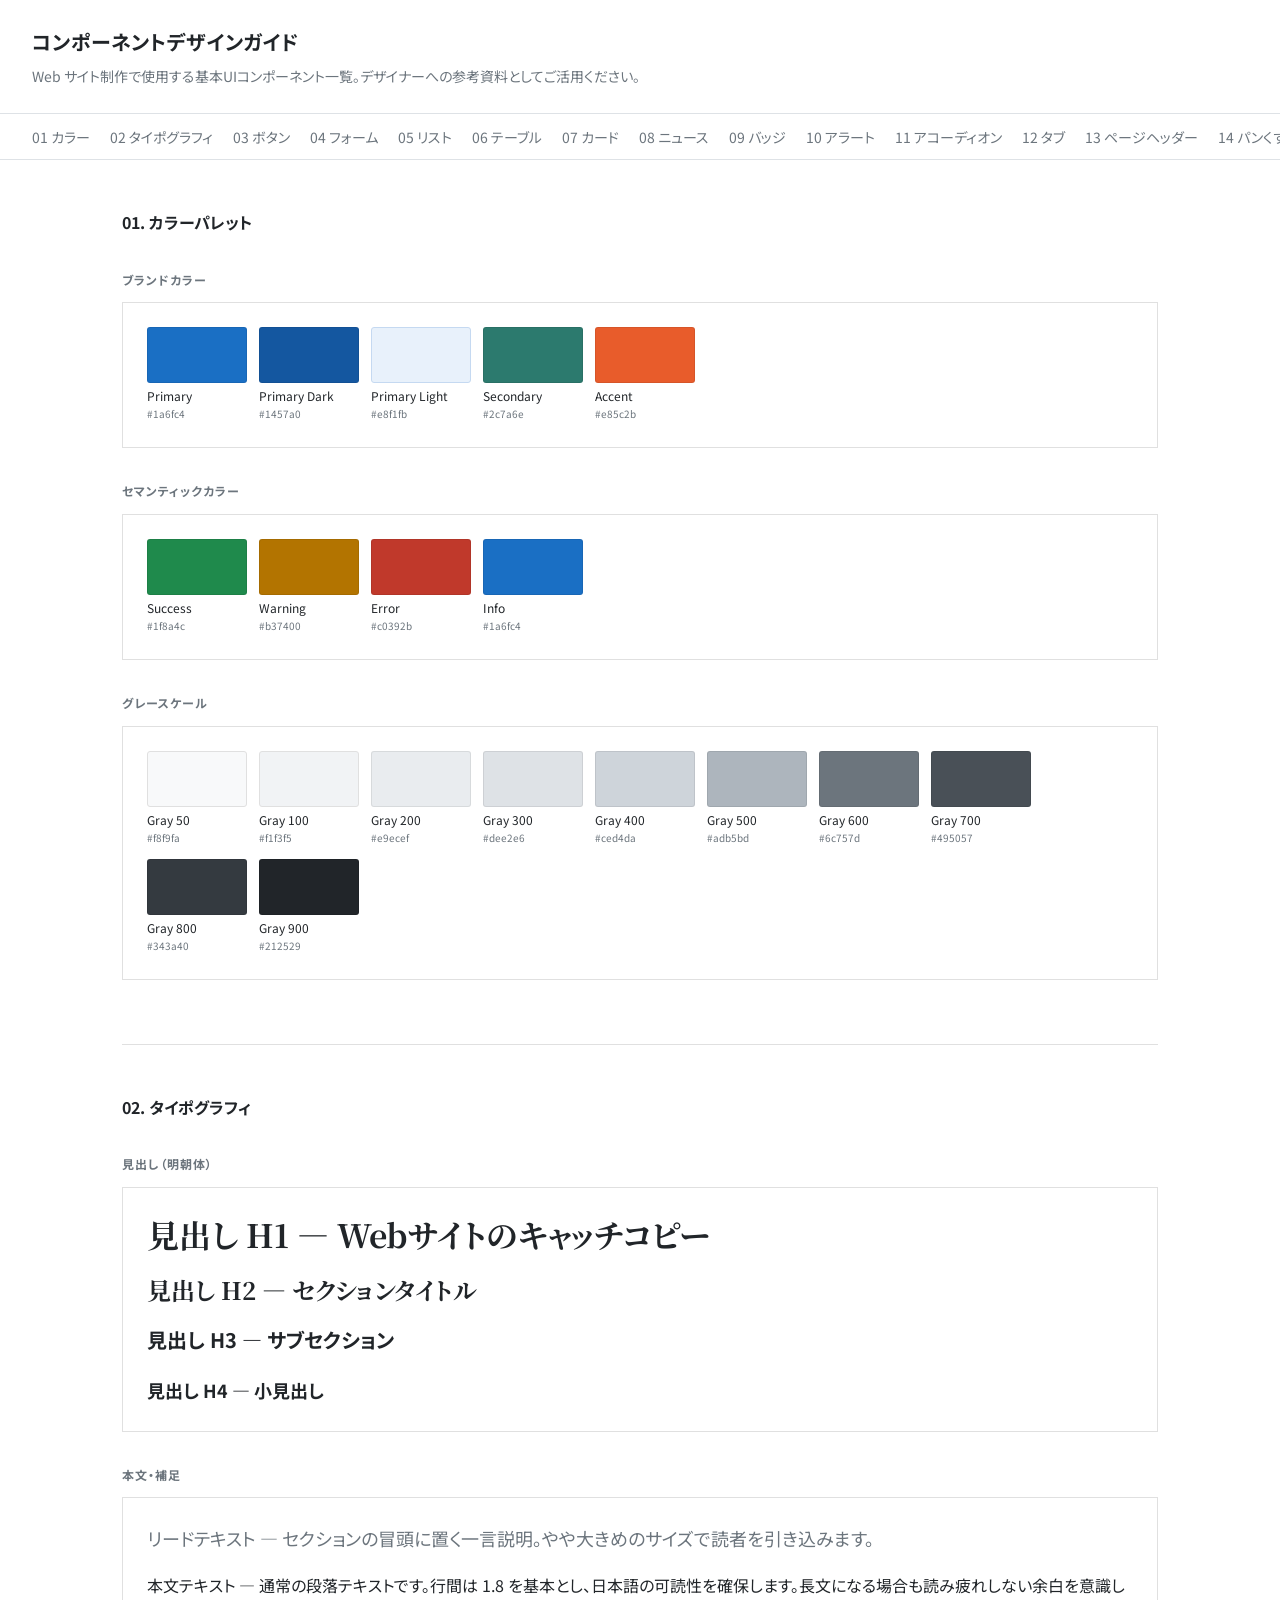
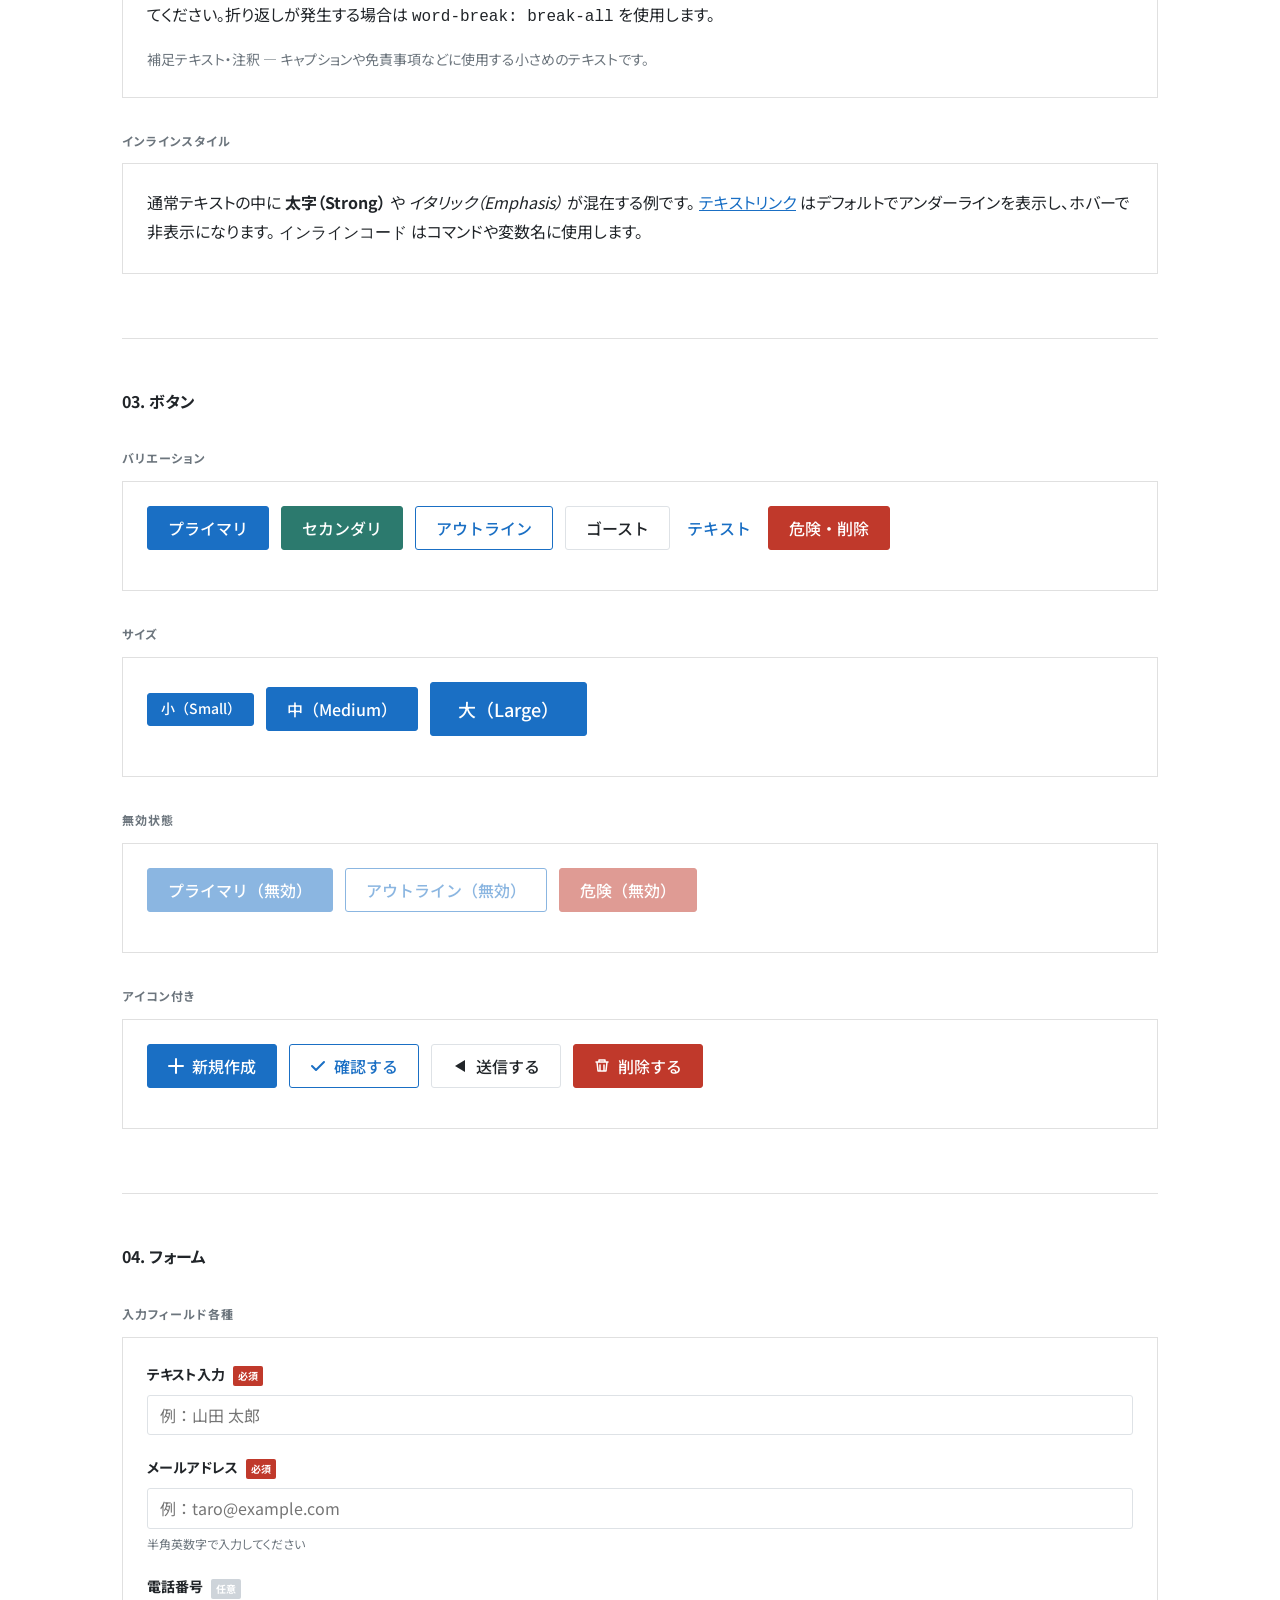
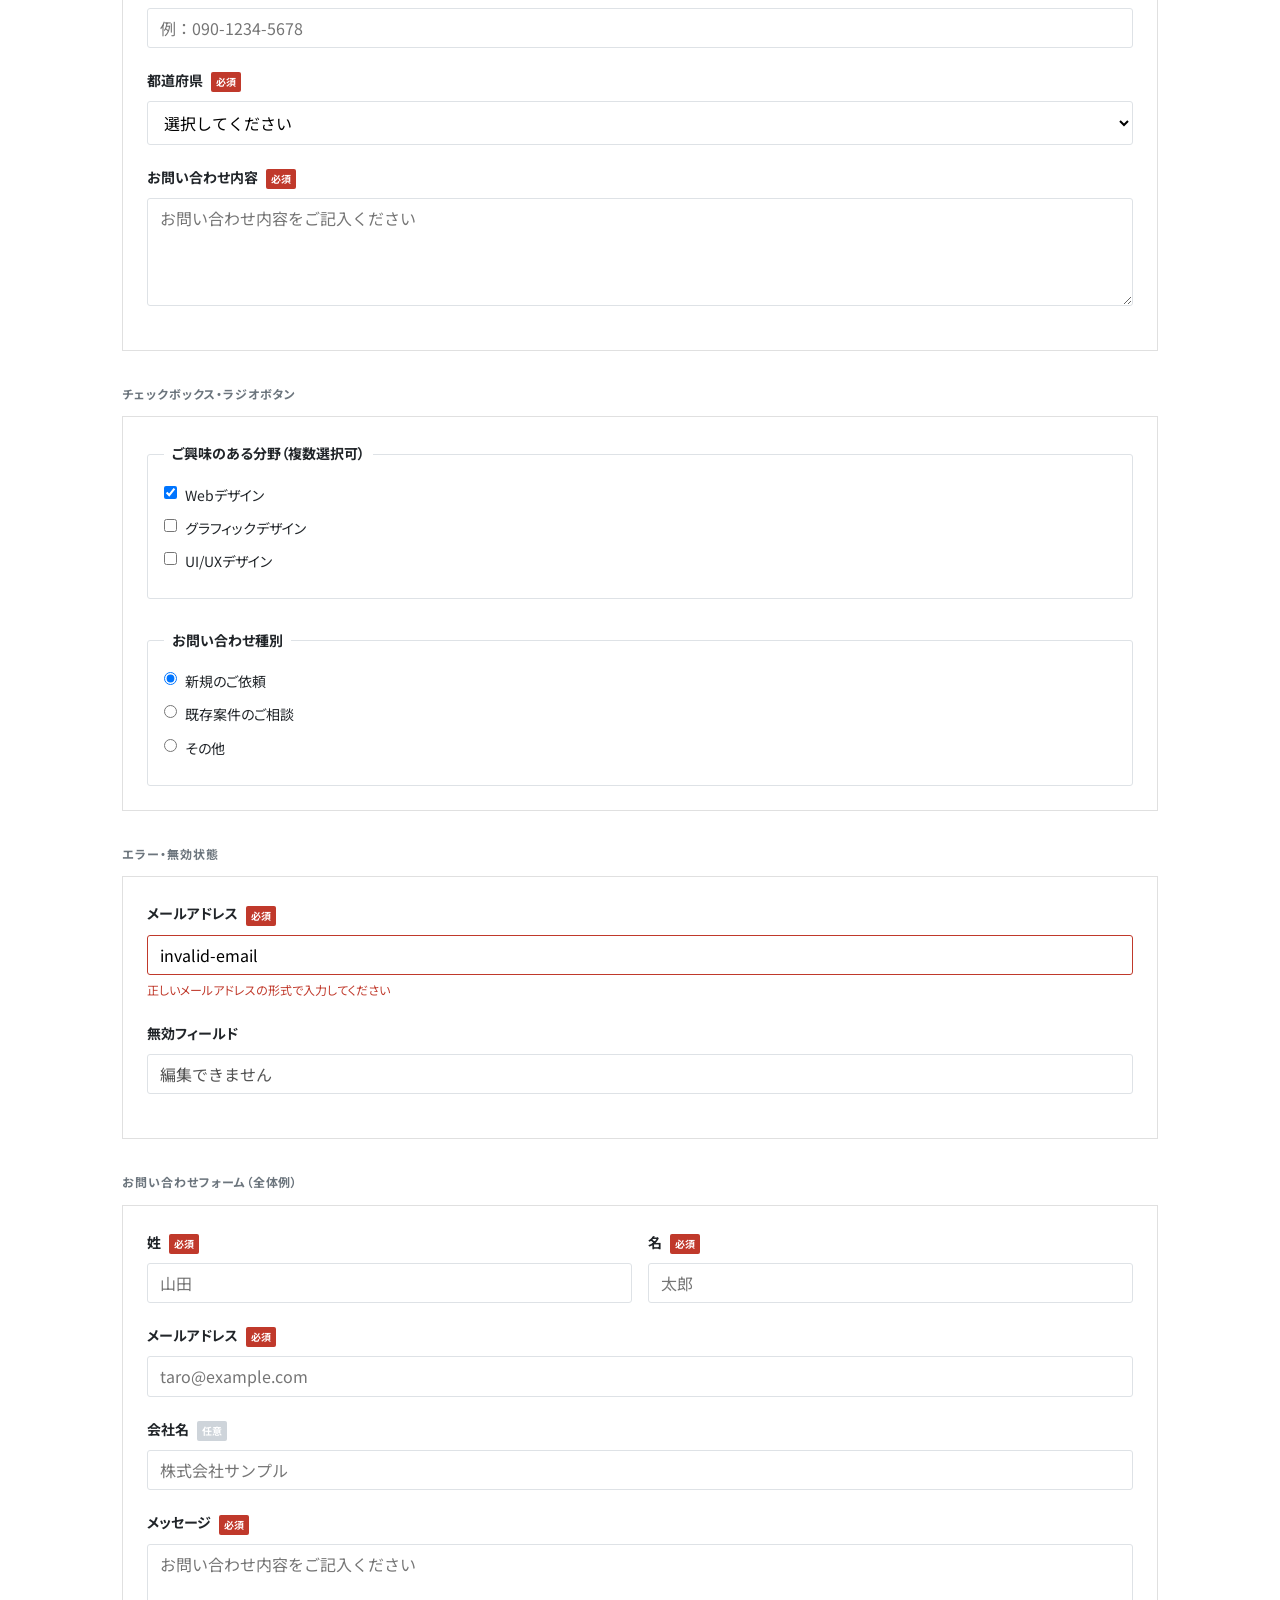
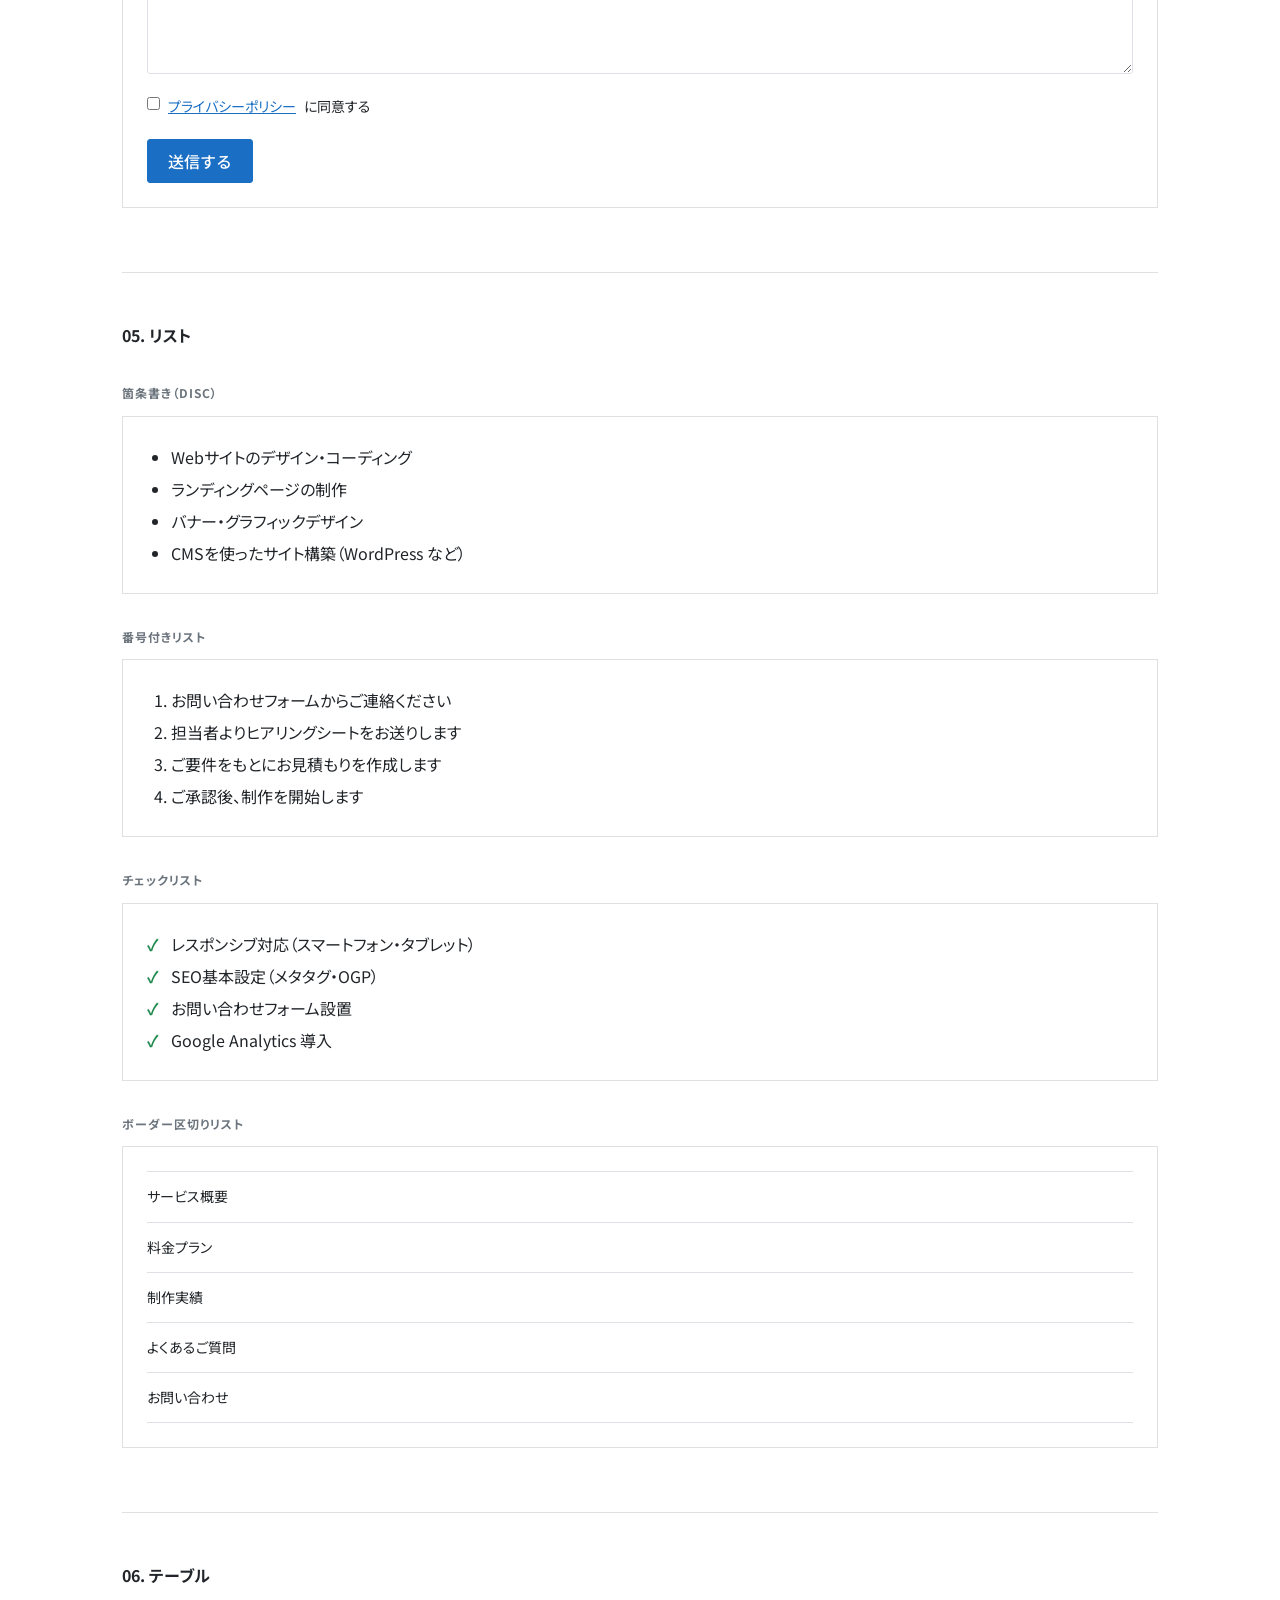
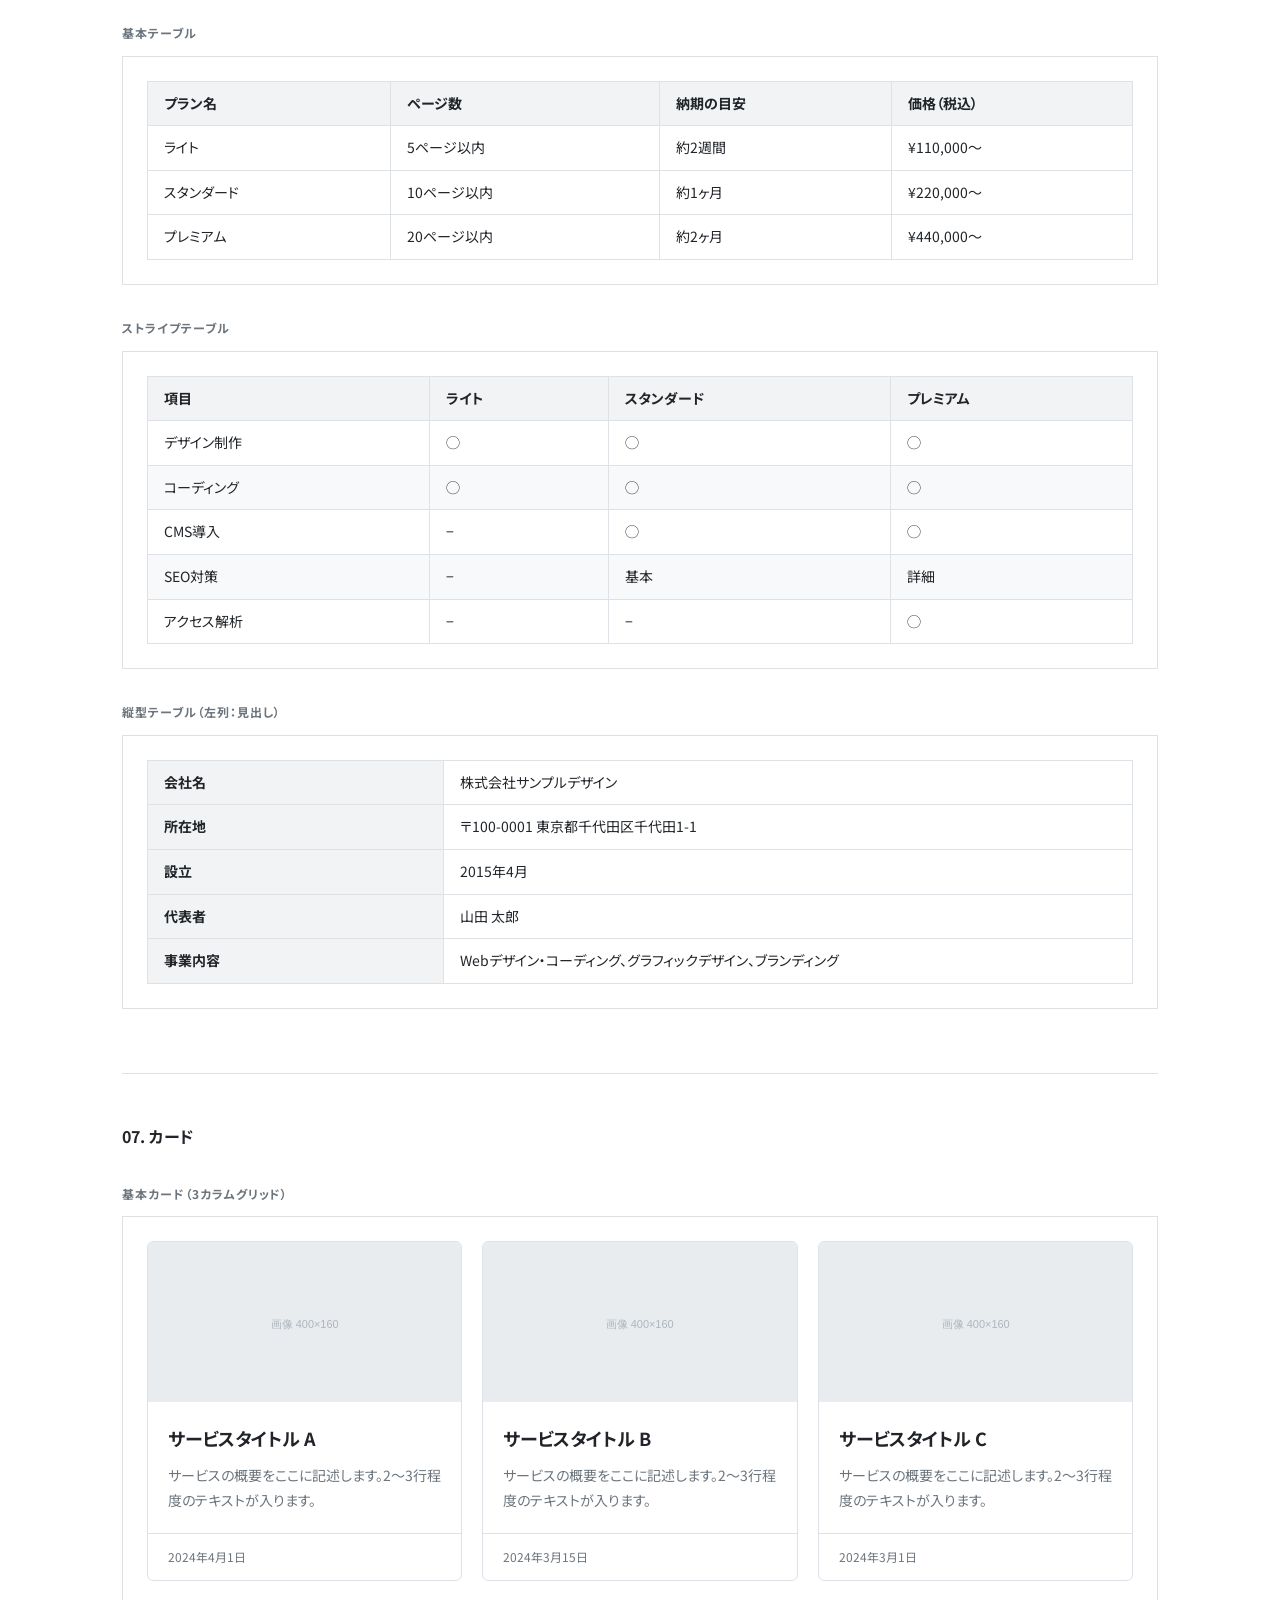
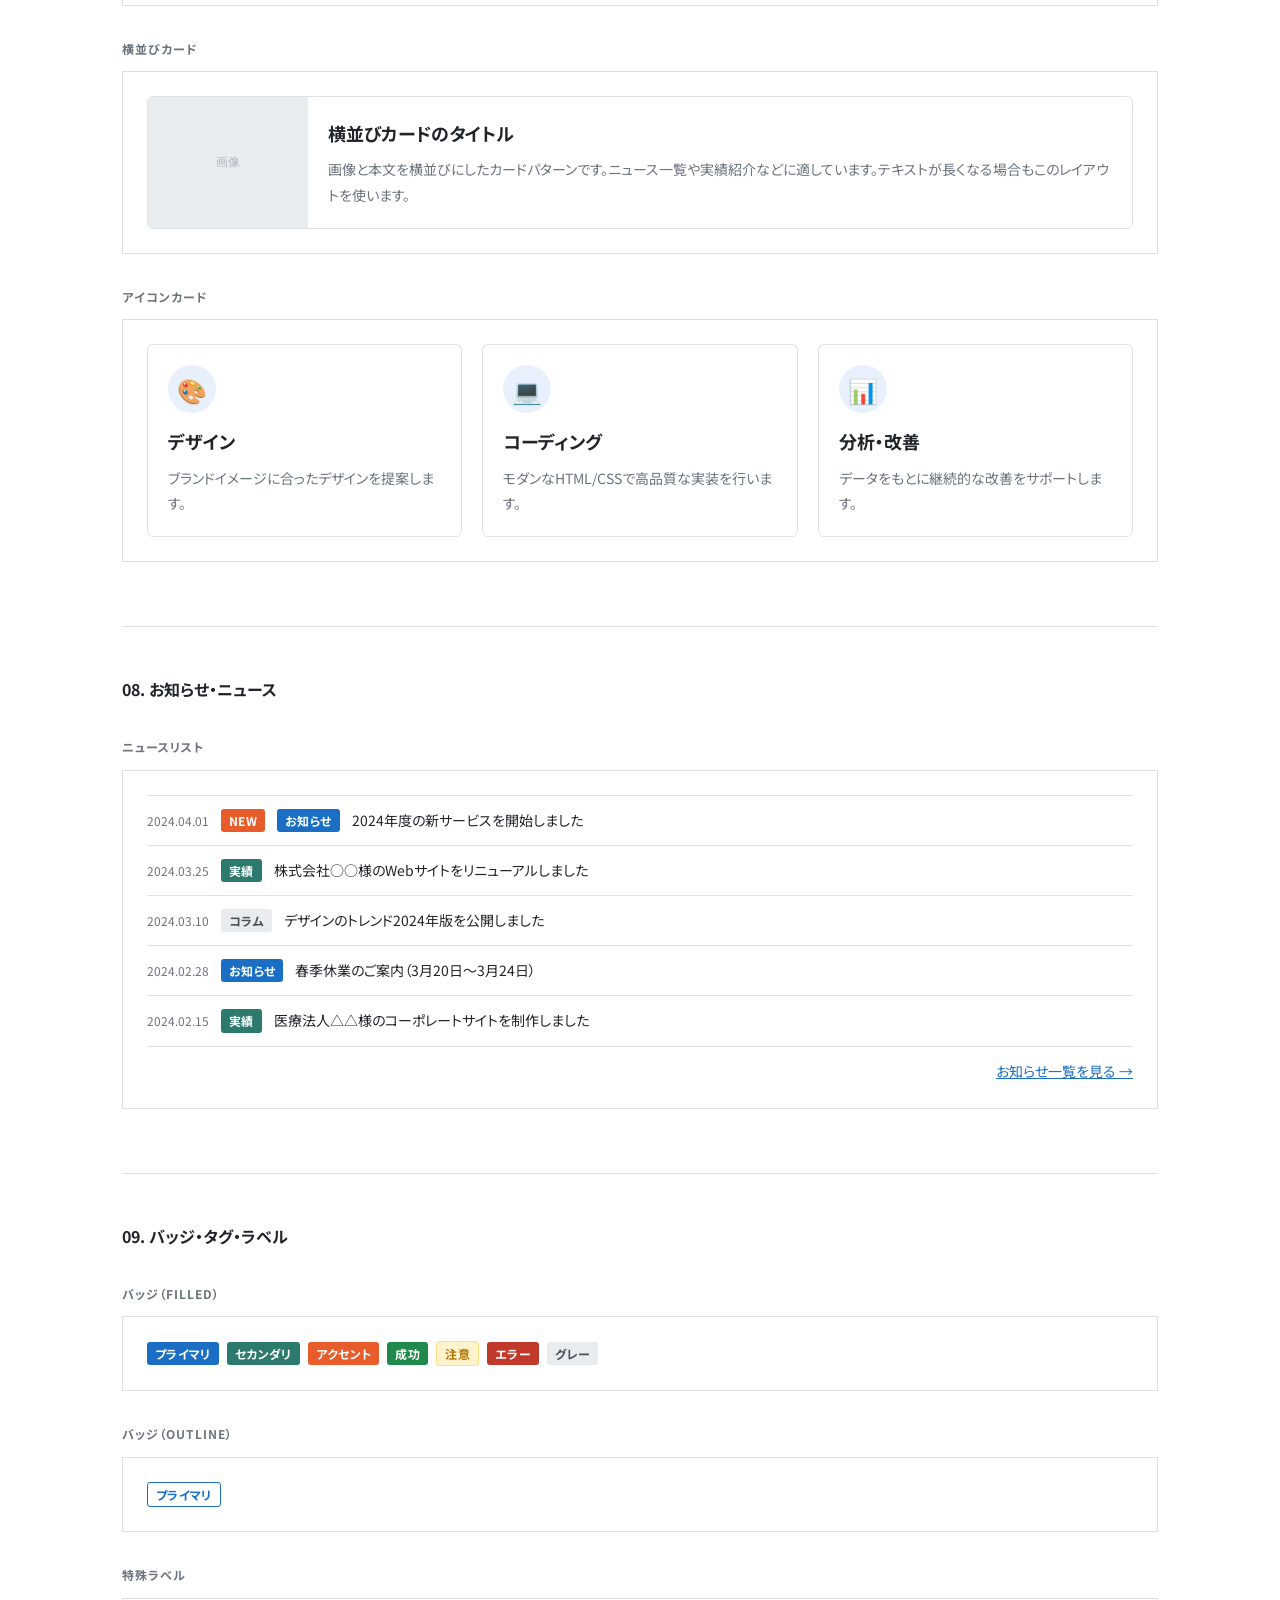
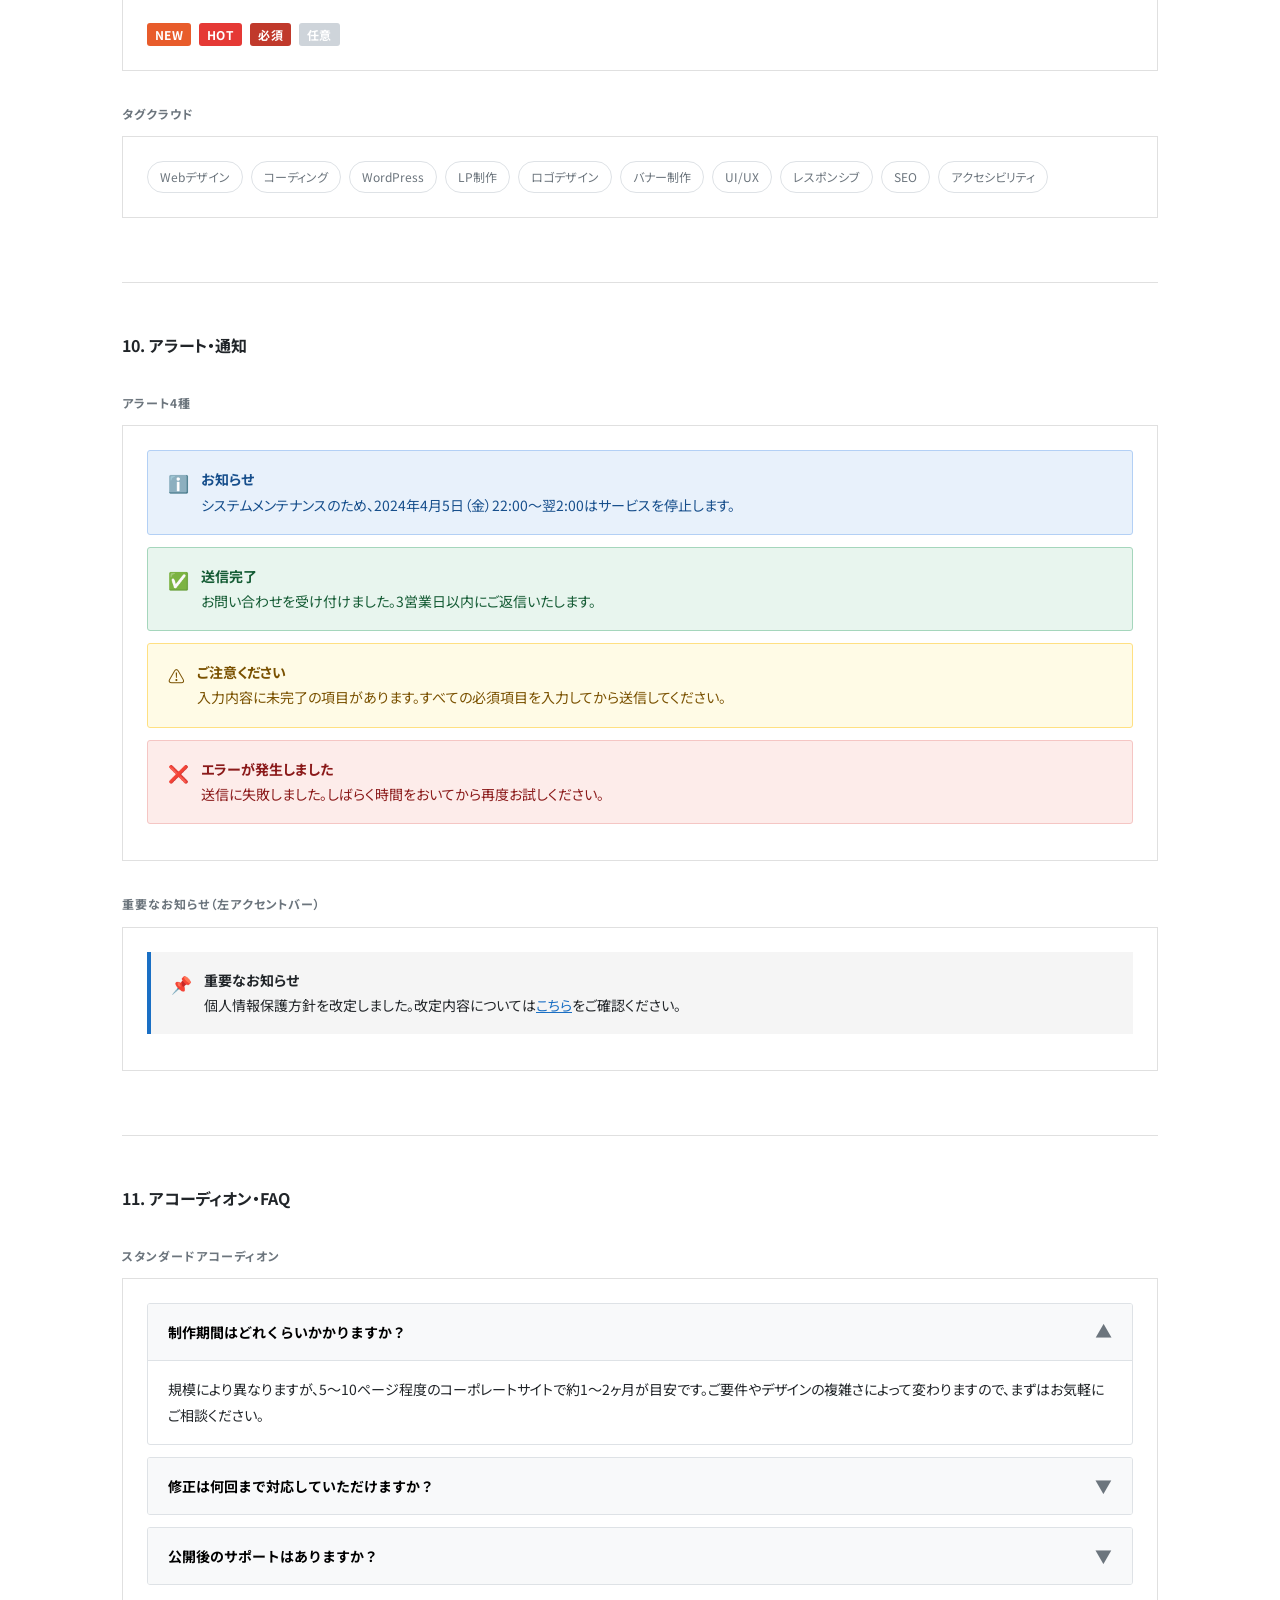
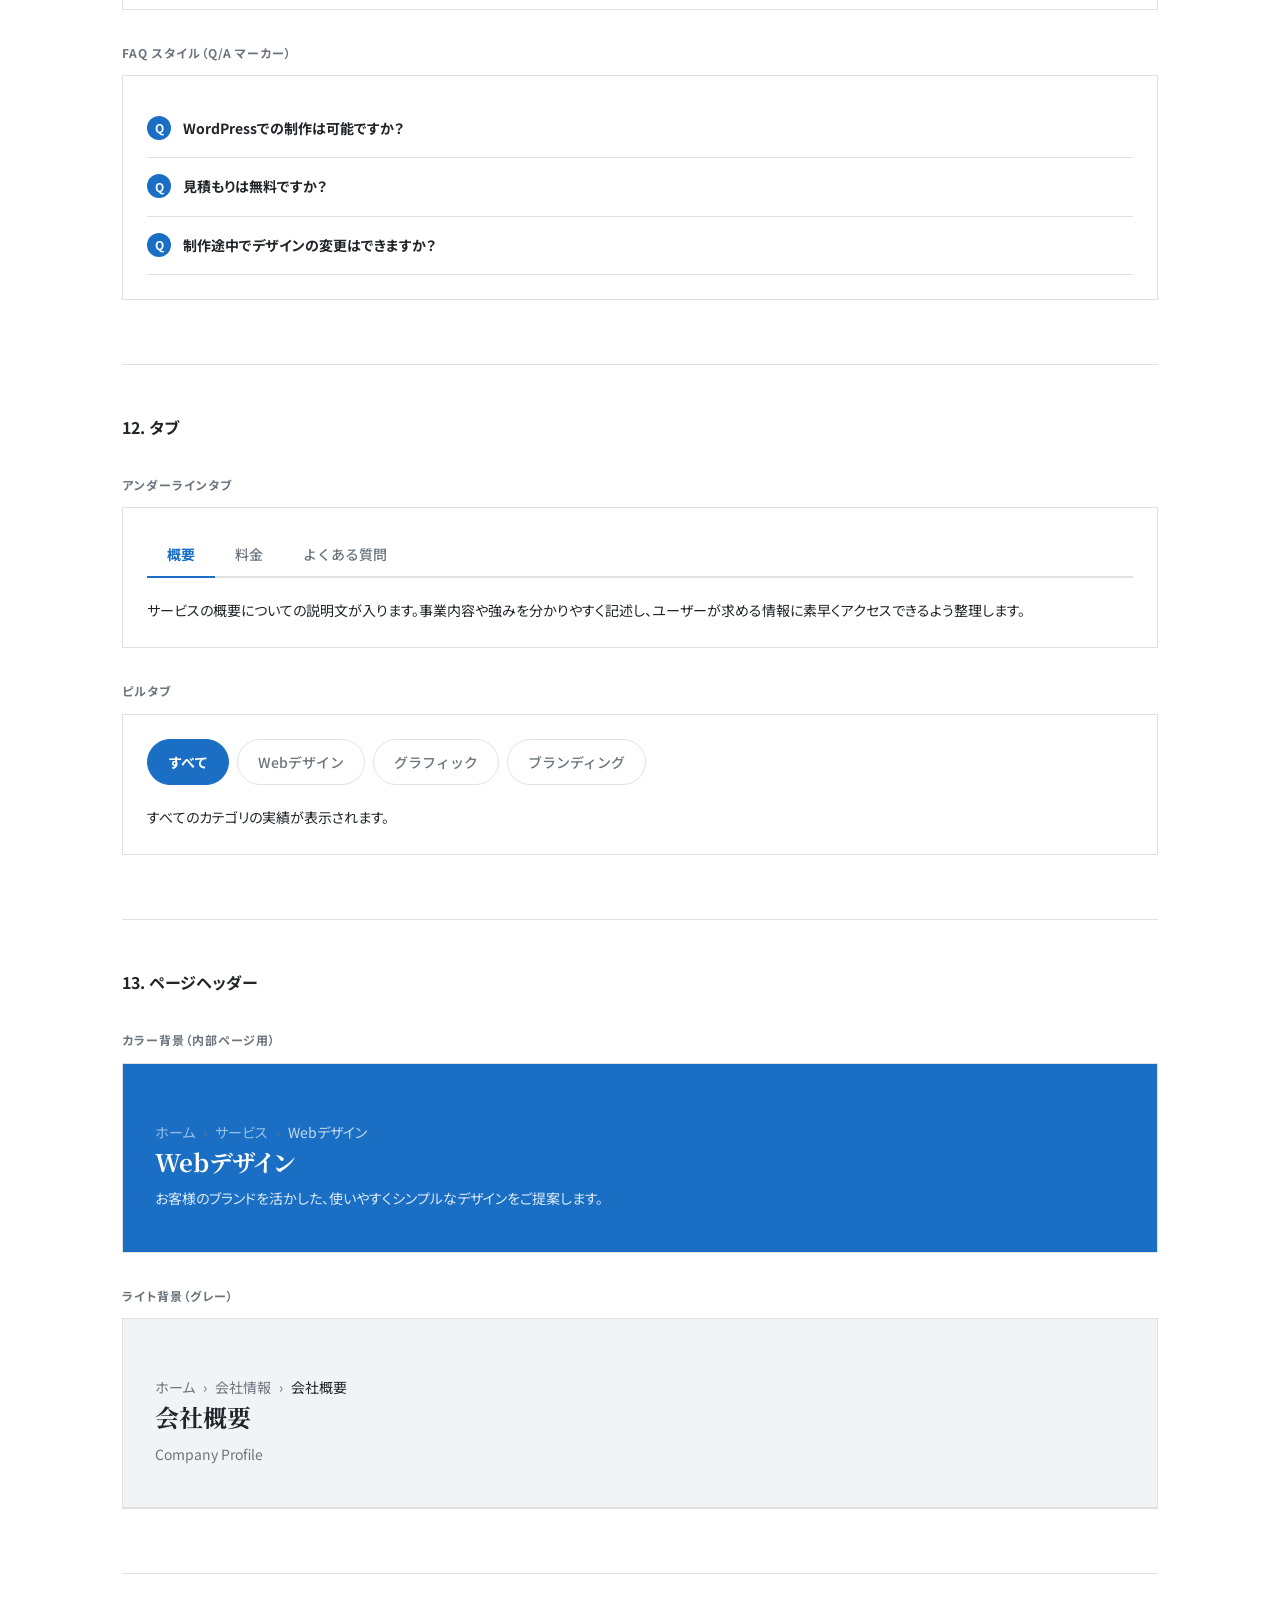
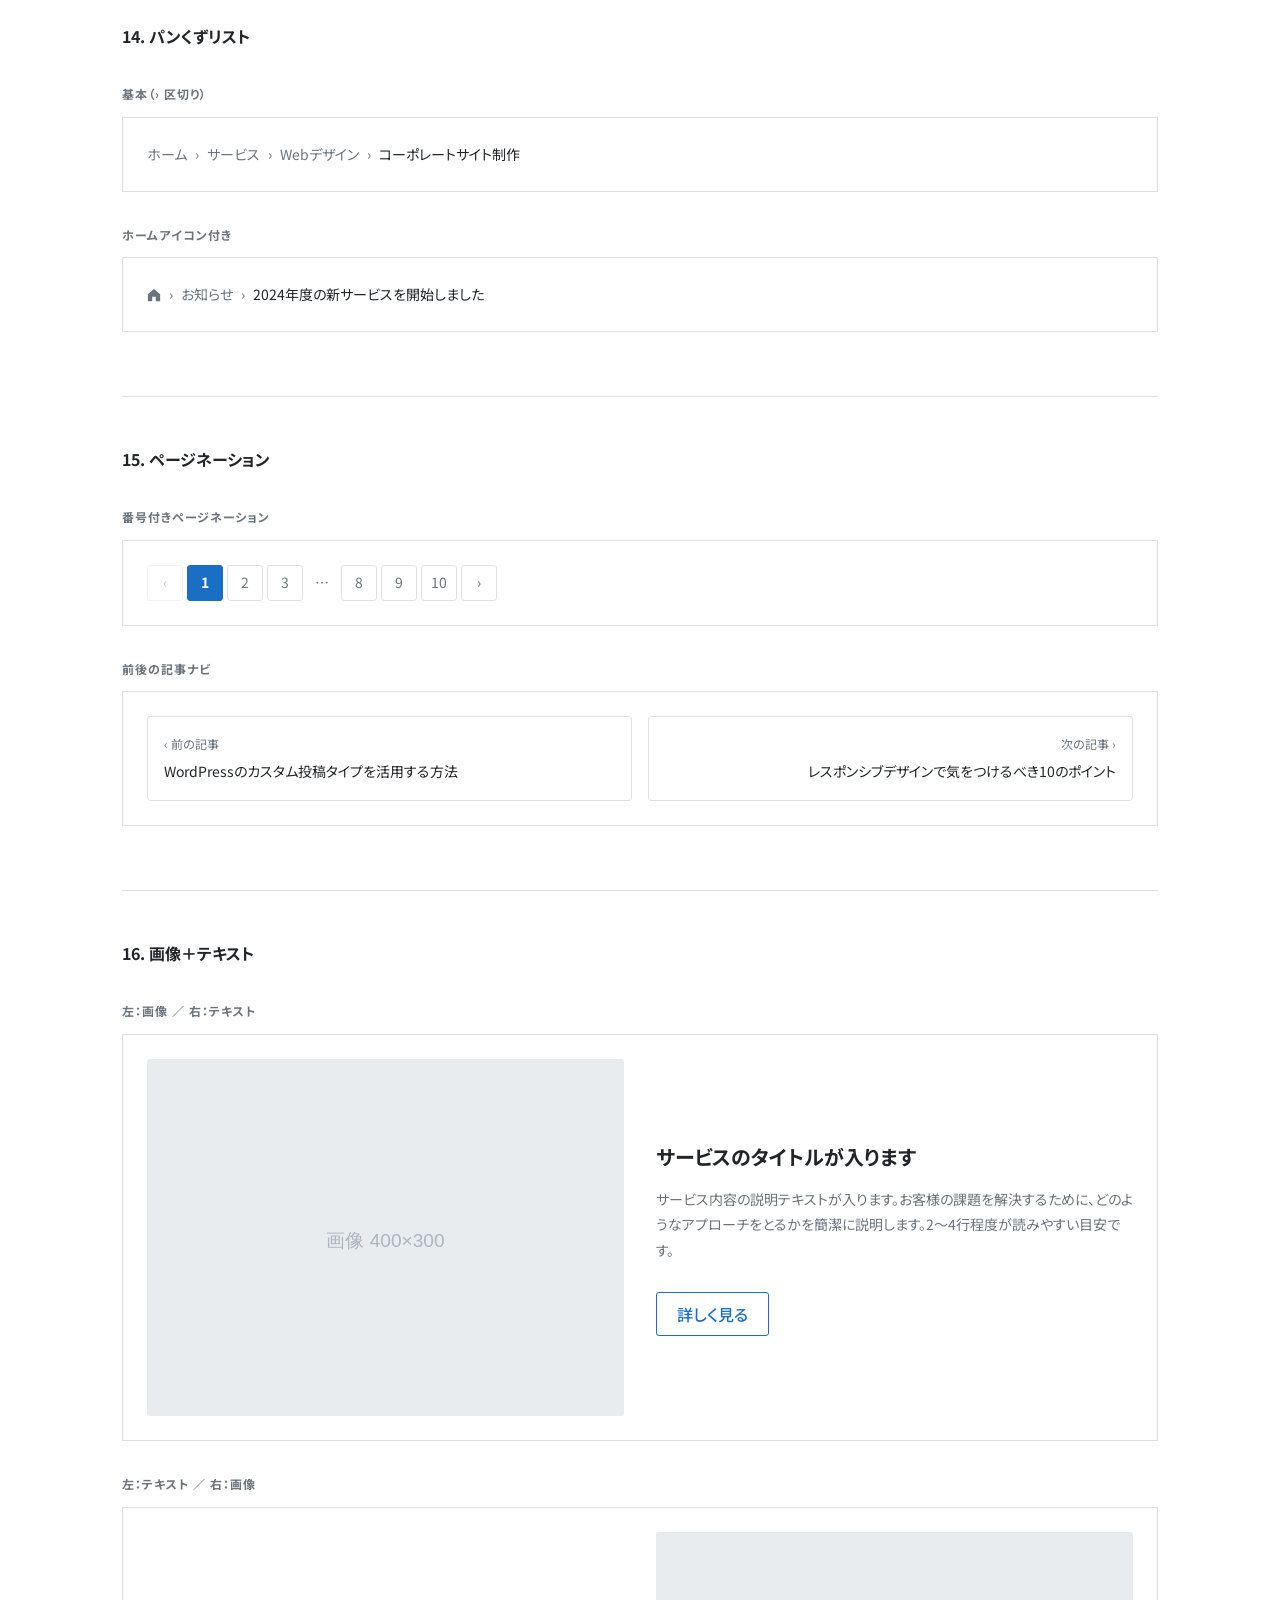
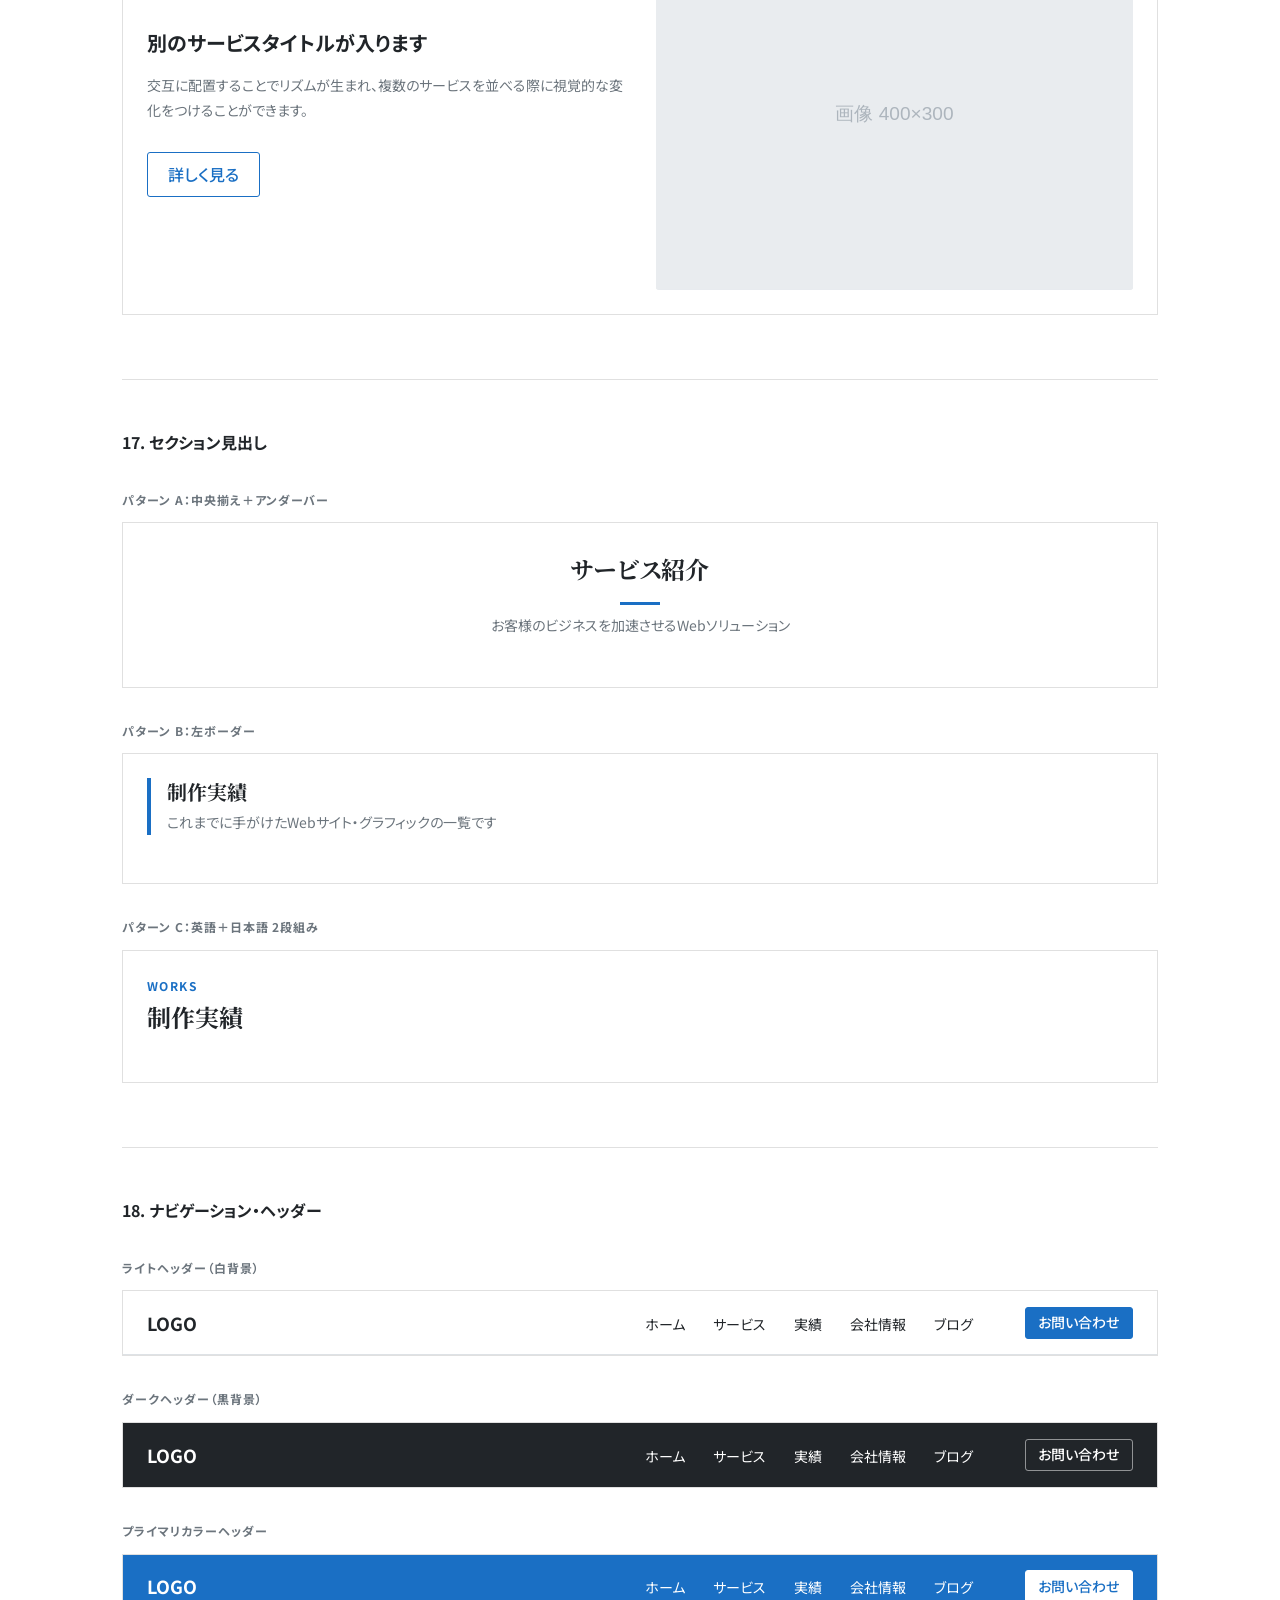
==== index.html @ d47353e1 "Add sections 16-19 and JS: 画像テキスト・見出し・ナビ・フッター Image+text left/right patterns with SVG placeholders. " ====
<!DOCTYPE html>
<html lang="ja">
<head>
  <meta charset="UTF-8">
  <meta name="viewport" content="width=device-width, initial-scale=1.0">
  <title>コンポーネントデザインガイド</title>
  <link rel="preconnect" href="https://fonts.googleapis.com">
  <link rel="preconnect" href="https://fonts.gstatic.com" crossorigin>
  <link href="https://fonts.googleapis.com/css2?family=Noto+Sans+JP:wght@400;500;700&family=Noto+Serif+JP:wght@400;700&display=swap" rel="stylesheet">
  <link rel="stylesheet" href="style.css">
</head>
<body>

<header class="guide-header">
  <h1>コンポーネントデザインガイド</h1>
  <p>Web サイト制作で使用する基本UIコンポーネント一覧。デザイナーへの参考資料としてご活用ください。</p>
</header>

<nav class="guide-toc" aria-label="目次">
  <a href="#colors">01 カラー</a>
  <a href="#typography">02 タイポグラフィ</a>
  <a href="#buttons">03 ボタン</a>
  <a href="#forms">04 フォーム</a>
  <a href="#lists">05 リスト</a>
  <a href="#tables">06 テーブル</a>
  <a href="#cards">07 カード</a>
  <a href="#news">08 ニュース</a>
  <a href="#badges">09 バッジ</a>
  <a href="#alerts">10 アラート</a>
  <a href="#accordion">11 アコーディオン</a>
  <a href="#tabs">12 タブ</a>
  <a href="#hero">13 ページヘッダー</a>
  <a href="#breadcrumbs">14 パンくず</a>
  <a href="#pagination">15 ページネーション</a>
  <a href="#image-text">16 画像＋テキスト</a>
  <a href="#section-headings">17 セクション見出し</a>
  <a href="#navigation">18 ナビゲーション</a>
  <a href="#footer">19 フッター</a>
</nav>

<main class="guide-main">

  <!-- ================================================
       01. カラーパレット
       ================================================ -->
  <section id="colors">
    <h2>01. カラーパレット</h2>

    <p class="demo-label">ブランドカラー</p>
    <div class="demo">
      <div class="color-grid">
        <div class="color-swatch">
          <div class="color-swatch__block" style="background:#1a6fc4;"></div>
          <div class="color-swatch__name">Primary</div>
          <div class="color-swatch__value">#1a6fc4</div>
        </div>
        <div class="color-swatch">
          <div class="color-swatch__block" style="background:#1457a0;"></div>
          <div class="color-swatch__name">Primary Dark</div>
          <div class="color-swatch__value">#1457a0</div>
        </div>
        <div class="color-swatch">
          <div class="color-swatch__block" style="background:#e8f1fb; border:1px solid #c5d9f1;"></div>
          <div class="color-swatch__name">Primary Light</div>
          <div class="color-swatch__value">#e8f1fb</div>
        </div>
        <div class="color-swatch">
          <div class="color-swatch__block" style="background:#2c7a6e;"></div>
          <div class="color-swatch__name">Secondary</div>
          <div class="color-swatch__value">#2c7a6e</div>
        </div>
        <div class="color-swatch">
          <div class="color-swatch__block" style="background:#e85c2b;"></div>
          <div class="color-swatch__name">Accent</div>
          <div class="color-swatch__value">#e85c2b</div>
        </div>
      </div>
    </div>

    <p class="demo-label">セマンティックカラー</p>
    <div class="demo">
      <div class="color-grid">
        <div class="color-swatch">
          <div class="color-swatch__block" style="background:#1f8a4c;"></div>
          <div class="color-swatch__name">Success</div>
          <div class="color-swatch__value">#1f8a4c</div>
        </div>
        <div class="color-swatch">
          <div class="color-swatch__block" style="background:#b37400;"></div>
          <div class="color-swatch__name">Warning</div>
          <div class="color-swatch__value">#b37400</div>
        </div>
        <div class="color-swatch">
          <div class="color-swatch__block" style="background:#c0392b;"></div>
          <div class="color-swatch__name">Error</div>
          <div class="color-swatch__value">#c0392b</div>
        </div>
        <div class="color-swatch">
          <div class="color-swatch__block" style="background:#1a6fc4;"></div>
          <div class="color-swatch__name">Info</div>
          <div class="color-swatch__value">#1a6fc4</div>
        </div>
      </div>
    </div>

    <p class="demo-label">グレースケール</p>
    <div class="demo">
      <div class="color-grid">
        <div class="color-swatch">
          <div class="color-swatch__block" style="background:#f8f9fa; border:1px solid #e0e0e0;"></div>
          <div class="color-swatch__name">Gray 50</div>
          <div class="color-swatch__value">#f8f9fa</div>
        </div>
        <div class="color-swatch">
          <div class="color-swatch__block" style="background:#f1f3f5; border:1px solid #e0e0e0;"></div>
          <div class="color-swatch__name">Gray 100</div>
          <div class="color-swatch__value">#f1f3f5</div>
        </div>
        <div class="color-swatch">
          <div class="color-swatch__block" style="background:#e9ecef;"></div>
          <div class="color-swatch__name">Gray 200</div>
          <div class="color-swatch__value">#e9ecef</div>
        </div>
        <div class="color-swatch">
          <div class="color-swatch__block" style="background:#dee2e6;"></div>
          <div class="color-swatch__name">Gray 300</div>
          <div class="color-swatch__value">#dee2e6</div>
        </div>
        <div class="color-swatch">
          <div class="color-swatch__block" style="background:#ced4da;"></div>
          <div class="color-swatch__name">Gray 400</div>
          <div class="color-swatch__value">#ced4da</div>
        </div>
        <div class="color-swatch">
          <div class="color-swatch__block" style="background:#adb5bd;"></div>
          <div class="color-swatch__name">Gray 500</div>
          <div class="color-swatch__value">#adb5bd</div>
        </div>
        <div class="color-swatch">
          <div class="color-swatch__block" style="background:#6c757d;"></div>
          <div class="color-swatch__name">Gray 600</div>
          <div class="color-swatch__value">#6c757d</div>
        </div>
        <div class="color-swatch">
          <div class="color-swatch__block" style="background:#495057;"></div>
          <div class="color-swatch__name">Gray 700</div>
          <div class="color-swatch__value">#495057</div>
        </div>
        <div class="color-swatch">
          <div class="color-swatch__block" style="background:#343a40;"></div>
          <div class="color-swatch__name">Gray 800</div>
          <div class="color-swatch__value">#343a40</div>
        </div>
        <div class="color-swatch">
          <div class="color-swatch__block" style="background:#212529;"></div>
          <div class="color-swatch__name">Gray 900</div>
          <div class="color-swatch__value">#212529</div>
        </div>
      </div>
    </div>
  </section>

  <!-- ================================================
       02. タイポグラフィ
       ================================================ -->
  <section id="typography">
    <h2>02. タイポグラフィ</h2>

    <p class="demo-label">見出し（明朝体）</p>
    <div class="demo">
      <div class="type-scale">
        <p class="type-h1">見出し H1 — Webサイトのキャッチコピー</p>
        <p class="type-h2">見出し H2 — セクションタイトル</p>
        <p class="type-h3">見出し H3 — サブセクション</p>
        <p class="type-h4">見出し H4 — 小見出し</p>
      </div>
    </div>

    <p class="demo-label">本文・補足</p>
    <div class="demo">
      <div class="type-scale">
        <p class="type-lead">リードテキスト — セクションの冒頭に置く一言説明。やや大きめのサイズで読者を引き込みます。</p>
        <p class="type-body">本文テキスト — 通常の段落テキストです。行間は 1.8 を基本とし、日本語の可読性を確保します。長文になる場合も読み疲れしない余白を意識してください。折り返しが発生する場合は <code>word-break: break-all</code> を使用します。</p>
        <p class="type-small">補足テキスト・注釈 — キャプションや免責事項などに使用する小さめのテキストです。</p>
      </div>
    </div>

    <p class="demo-label">インラインスタイル</p>
    <div class="demo">
      <p class="type-body">
        通常テキストの中に <strong>太字（Strong）</strong> や <em>イタリック（Emphasis）</em> が混在する例です。
        <a href="#">テキストリンク</a> はデフォルトでアンダーラインを表示し、ホバーで非表示になります。
        <code>インラインコード</code> はコマンドや変数名に使用します。
      </p>
    </div>
  </section>

  <!-- ================================================
       03. ボタン
       ================================================ -->
  <section id="buttons">
    <h2>03. ボタン</h2>

    <p class="demo-label">バリエーション</p>
    <div class="demo">
      <div class="btn-row">
        <button class="btn btn--primary btn--md">プライマリ</button>
        <button class="btn btn--secondary btn--md">セカンダリ</button>
        <button class="btn btn--outline btn--md">アウトライン</button>
        <button class="btn btn--ghost btn--md">ゴースト</button>
        <button class="btn btn--text btn--md">テキスト</button>
        <button class="btn btn--danger btn--md">危険・削除</button>
      </div>
    </div>

    <p class="demo-label">サイズ</p>
    <div class="demo">
      <div class="btn-row">
        <button class="btn btn--primary btn--sm">小（Small）</button>
        <button class="btn btn--primary btn--md">中（Medium）</button>
        <button class="btn btn--primary btn--lg">大（Large）</button>
      </div>
    </div>

    <p class="demo-label">無効状態</p>
    <div class="demo">
      <div class="btn-row">
        <button class="btn btn--primary btn--md" disabled>プライマリ（無効）</button>
        <button class="btn btn--outline btn--md" disabled>アウトライン（無効）</button>
        <button class="btn btn--danger btn--md" disabled>危険（無効）</button>
      </div>
    </div>

    <p class="demo-label">アイコン付き</p>
    <div class="demo">
      <div class="btn-row">
        <button class="btn btn--primary btn--md">
          <svg width="16" height="16" viewBox="0 0 16 16" fill="none" aria-hidden="true"><path d="M8 1v14M1 8h14" stroke="currentColor" stroke-width="2" stroke-linecap="round"/></svg>
          新規作成
        </button>
        <button class="btn btn--outline btn--md">
          <svg width="16" height="16" viewBox="0 0 16 16" fill="none" aria-hidden="true"><path d="M2 8l4 4 8-8" stroke="currentColor" stroke-width="2" stroke-linecap="round" stroke-linejoin="round"/></svg>
          確認する
        </button>
        <button class="btn btn--ghost btn--md">
          <svg width="16" height="16" viewBox="0 0 16 16" fill="none" aria-hidden="true"><path d="M13 2L3 8l10 6V2z" fill="currentColor"/></svg>
          送信する
        </button>
        <button class="btn btn--danger btn--md">
          <svg width="16" height="16" viewBox="0 0 16 16" fill="none" aria-hidden="true"><path d="M2 4h12M5 4V2h6v2M6 7v5M10 7v5M3 4l1 9h8l1-9" stroke="currentColor" stroke-width="1.5" stroke-linecap="round" stroke-linejoin="round"/></svg>
          削除する
        </button>
      </div>
    </div>
  </section>

  <!-- ================================================
       04. フォーム
       ================================================ -->
  <section id="forms">
    <h2>04. フォーム</h2>

    <p class="demo-label">入力フィールド各種</p>
    <div class="demo">
      <div class="form-field">
        <label class="form-label" for="f-text">テキスト入力<span class="form-label-required">必須</span></label>
        <input class="form-input" type="text" id="f-text" placeholder="例：山田 太郎">
      </div>
      <div class="form-field">
        <label class="form-label" for="f-email">メールアドレス<span class="form-label-required">必須</span></label>
        <input class="form-input" type="email" id="f-email" placeholder="例：taro@example.com">
        <p class="form-hint">半角英数字で入力してください</p>
      </div>
      <div class="form-field">
        <label class="form-label" for="f-tel">電話番号<span class="form-label-optional">任意</span></label>
        <input class="form-input" type="tel" id="f-tel" placeholder="例：090-1234-5678">
      </div>
      <div class="form-field">
        <label class="form-label" for="f-select">都道府県<span class="form-label-required">必須</span></label>
        <select class="form-select" id="f-select">
          <option value="">選択してください</option>
          <option>東京都</option>
          <option>大阪府</option>
          <option>愛知県</option>
          <option>福岡県</option>
        </select>
      </div>
      <div class="form-field">
        <label class="form-label" for="f-textarea">お問い合わせ内容<span class="form-label-required">必須</span></label>
        <textarea class="form-textarea" id="f-textarea" rows="4" placeholder="お問い合わせ内容をご記入ください"></textarea>
      </div>
    </div>

    <p class="demo-label">チェックボックス・ラジオボタン</p>
    <div class="demo">
      <fieldset class="form-fieldset">
        <legend class="form-legend">ご興味のある分野（複数選択可）</legend>
        <label class="form-check"><input type="checkbox" checked> Webデザイン</label>
        <label class="form-check"><input type="checkbox"> グラフィックデザイン</label>
        <label class="form-check"><input type="checkbox"> UI/UXデザイン</label>
      </fieldset>
      <br>
      <fieldset class="form-fieldset">
        <legend class="form-legend">お問い合わせ種別</legend>
        <label class="form-check"><input type="radio" name="inquiry" checked> 新規のご依頼</label>
        <label class="form-check"><input type="radio" name="inquiry"> 既存案件のご相談</label>
        <label class="form-check"><input type="radio" name="inquiry"> その他</label>
      </fieldset>
    </div>

    <p class="demo-label">エラー・無効状態</p>
    <div class="demo">
      <div class="form-field">
        <label class="form-label" for="f-error">メールアドレス<span class="form-label-required">必須</span></label>
        <input class="form-input form-input--error" type="email" id="f-error" value="invalid-email">
        <p class="form-error-msg">正しいメールアドレスの形式で入力してください</p>
      </div>
      <div class="form-field">
        <label class="form-label" for="f-disabled">無効フィールド</label>
        <input class="form-input" type="text" id="f-disabled" value="編集できません" disabled>
      </div>
    </div>

    <p class="demo-label">お問い合わせフォーム（全体例）</p>
    <div class="demo">
      <form>
        <div class="form-row">
          <div class="form-field">
            <label class="form-label" for="fc-sei">姓<span class="form-label-required">必須</span></label>
            <input class="form-input" type="text" id="fc-sei" placeholder="山田">
          </div>
          <div class="form-field">
            <label class="form-label" for="fc-mei">名<span class="form-label-required">必須</span></label>
            <input class="form-input" type="text" id="fc-mei" placeholder="太郎">
          </div>
        </div>
        <div class="form-field">
          <label class="form-label" for="fc-email">メールアドレス<span class="form-label-required">必須</span></label>
          <input class="form-input" type="email" id="fc-email" placeholder="taro@example.com">
        </div>
        <div class="form-field">
          <label class="form-label" for="fc-company">会社名<span class="form-label-optional">任意</span></label>
          <input class="form-input" type="text" id="fc-company" placeholder="株式会社サンプル">
        </div>
        <div class="form-field">
          <label class="form-label" for="fc-message">メッセージ<span class="form-label-required">必須</span></label>
          <textarea class="form-textarea" id="fc-message" rows="5" placeholder="お問い合わせ内容をご記入ください"></textarea>
        </div>
        <div class="form-field">
          <label class="form-check"><input type="checkbox"> <a href="#">プライバシーポリシー</a>に同意する</label>
        </div>
        <button type="submit" class="btn btn--primary btn--md">送信する</button>
      </form>
    </div>
  </section>

  <!-- ================================================
       05. リスト
       ================================================ -->
  <section id="lists">
    <h2>05. リスト</h2>

    <p class="demo-label">箇条書き（disc）</p>
    <div class="demo">
      <ul class="list-disc">
        <li>Webサイトのデザイン・コーディング</li>
        <li>ランディングページの制作</li>
        <li>バナー・グラフィックデザイン</li>
        <li>CMSを使ったサイト構築（WordPress など）</li>
      </ul>
    </div>

    <p class="demo-label">番号付きリスト</p>
    <div class="demo">
      <ol class="list-ordered">
        <li>お問い合わせフォームからご連絡ください</li>
        <li>担当者よりヒアリングシートをお送りします</li>
        <li>ご要件をもとにお見積もりを作成します</li>
        <li>ご承認後、制作を開始します</li>
      </ol>
    </div>

    <p class="demo-label">チェックリスト</p>
    <div class="demo">
      <ul class="list-check">
        <li>レスポンシブ対応（スマートフォン・タブレット）</li>
        <li>SEO基本設定（メタタグ・OGP）</li>
        <li>お問い合わせフォーム設置</li>
        <li>Google Analytics 導入</li>
      </ul>
    </div>

    <p class="demo-label">ボーダー区切りリスト</p>
    <div class="demo">
      <ul class="list-border">
        <li>サービス概要</li>
        <li>料金プラン</li>
        <li>制作実績</li>
        <li>よくあるご質問</li>
        <li>お問い合わせ</li>
      </ul>
    </div>
  </section>

  <!-- ================================================
       06. テーブル
       ================================================ -->
  <section id="tables">
    <h2>06. テーブル</h2>

    <p class="demo-label">基本テーブル</p>
    <div class="demo">
      <div class="table-wrap">
        <table class="table">
          <thead>
            <tr>
              <th>プラン名</th>
              <th>ページ数</th>
              <th>納期の目安</th>
              <th>価格（税込）</th>
            </tr>
          </thead>
          <tbody>
            <tr>
              <td>ライト</td>
              <td>5ページ以内</td>
              <td>約2週間</td>
              <td>¥110,000〜</td>
            </tr>
            <tr>
              <td>スタンダード</td>
              <td>10ページ以内</td>
              <td>約1ヶ月</td>
              <td>¥220,000〜</td>
            </tr>
            <tr>
              <td>プレミアム</td>
              <td>20ページ以内</td>
              <td>約2ヶ月</td>
              <td>¥440,000〜</td>
            </tr>
          </tbody>
        </table>
      </div>
    </div>

    <p class="demo-label">ストライプテーブル</p>
    <div class="demo">
      <div class="table-wrap">
        <table class="table table--striped">
          <thead>
            <tr>
              <th>項目</th>
              <th>ライト</th>
              <th>スタンダード</th>
              <th>プレミアム</th>
            </tr>
          </thead>
          <tbody>
            <tr><td>デザイン制作</td><td>◯</td><td>◯</td><td>◯</td></tr>
            <tr><td>コーディング</td><td>◯</td><td>◯</td><td>◯</td></tr>
            <tr><td>CMS導入</td><td>−</td><td>◯</td><td>◯</td></tr>
            <tr><td>SEO対策</td><td>−</td><td>基本</td><td>詳細</td></tr>
            <tr><td>アクセス解析</td><td>−</td><td>−</td><td>◯</td></tr>
          </tbody>
        </table>
      </div>
    </div>

    <p class="demo-label">縦型テーブル（左列：見出し）</p>
    <div class="demo">
      <div class="table-wrap">
        <table class="table table--vertical">
          <tbody>
            <tr><th>会社名</th><td>株式会社サンプルデザイン</td></tr>
            <tr><th>所在地</th><td>〒100-0001 東京都千代田区千代田1-1</td></tr>
            <tr><th>設立</th><td>2015年4月</td></tr>
            <tr><th>代表者</th><td>山田 太郎</td></tr>
            <tr><th>事業内容</th><td>Webデザイン・コーディング、グラフィックデザイン、ブランディング</td></tr>
          </tbody>
        </table>
      </div>
    </div>
  </section>

  <!-- ================================================
       07. カード
       ================================================ -->
  <section id="cards">
    <h2>07. カード</h2>

    <p class="demo-label">基本カード（3カラムグリッド）</p>
    <div class="demo">
      <div class="card-grid">
        <div class="card">
          <svg class="card__img" viewBox="0 0 400 160" xmlns="http://www.w3.org/2000/svg"><rect width="400" height="160" fill="#e9ecef"/><text x="200" y="88" text-anchor="middle" fill="#adb5bd" font-size="14" font-family="sans-serif">画像 400×160</text></svg>
          <div class="card__body">
            <p class="card__title">サービスタイトル A</p>
            <p class="card__text">サービスの概要をここに記述します。2〜3行程度のテキストが入ります。</p>
          </div>
          <div class="card__footer">2024年4月1日</div>
        </div>
        <div class="card">
          <svg class="card__img" viewBox="0 0 400 160" xmlns="http://www.w3.org/2000/svg"><rect width="400" height="160" fill="#e9ecef"/><text x="200" y="88" text-anchor="middle" fill="#adb5bd" font-size="14" font-family="sans-serif">画像 400×160</text></svg>
          <div class="card__body">
            <p class="card__title">サービスタイトル B</p>
            <p class="card__text">サービスの概要をここに記述します。2〜3行程度のテキストが入ります。</p>
          </div>
          <div class="card__footer">2024年3月15日</div>
        </div>
        <div class="card">
          <svg class="card__img" viewBox="0 0 400 160" xmlns="http://www.w3.org/2000/svg"><rect width="400" height="160" fill="#e9ecef"/><text x="200" y="88" text-anchor="middle" fill="#adb5bd" font-size="14" font-family="sans-serif">画像 400×160</text></svg>
          <div class="card__body">
            <p class="card__title">サービスタイトル C</p>
            <p class="card__text">サービスの概要をここに記述します。2〜3行程度のテキストが入ります。</p>
          </div>
          <div class="card__footer">2024年3月1日</div>
        </div>
      </div>
    </div>

    <p class="demo-label">横並びカード</p>
    <div class="demo">
      <div class="card card--horizontal">
        <svg class="card__img" viewBox="0 0 160 120" xmlns="http://www.w3.org/2000/svg" style="width:160px;height:auto;flex-shrink:0;"><rect width="160" height="120" fill="#e9ecef"/><text x="80" y="64" text-anchor="middle" fill="#adb5bd" font-size="12" font-family="sans-serif">画像</text></svg>
        <div class="card__body">
          <p class="card__title">横並びカードのタイトル</p>
          <p class="card__text">画像と本文を横並びにしたカードパターンです。ニュース一覧や実績紹介などに適しています。テキストが長くなる場合もこのレイアウトを使います。</p>
        </div>
      </div>
    </div>

    <p class="demo-label">アイコンカード</p>
    <div class="demo">
      <div class="card-grid">
        <div class="card card--icon">
          <div class="card__body">
            <div class="card__icon">🎨</div>
            <p class="card__title">デザイン</p>
            <p class="card__text">ブランドイメージに合ったデザインを提案します。</p>
          </div>
        </div>
        <div class="card card--icon">
          <div class="card__body">
            <div class="card__icon">💻</div>
            <p class="card__title">コーディング</p>
            <p class="card__text">モダンなHTML/CSSで高品質な実装を行います。</p>
          </div>
        </div>
        <div class="card card--icon">
          <div class="card__body">
            <div class="card__icon">📊</div>
            <p class="card__title">分析・改善</p>
            <p class="card__text">データをもとに継続的な改善をサポートします。</p>
          </div>
        </div>
      </div>
    </div>
  </section>

  <!-- ================================================
       08. お知らせ・ニュース
       ================================================ -->
  <section id="news">
    <h2>08. お知らせ・ニュース</h2>

    <p class="demo-label">ニュースリスト</p>
    <div class="demo">
      <ul class="news-list">
        <li class="news-item">
          <span class="news-date">2024.04.01</span>
          <span class="badge badge--new">NEW</span>
          <span class="badge badge--primary">お知らせ</span>
          <span class="news-title"><a href="#">2024年度の新サービスを開始しました</a></span>
        </li>
        <li class="news-item">
          <span class="news-date">2024.03.25</span>
          <span class="badge badge--secondary">実績</span>
          <span class="news-title"><a href="#">株式会社○○様のWebサイトをリニューアルしました</a></span>
        </li>
        <li class="news-item">
          <span class="news-date">2024.03.10</span>
          <span class="badge badge--gray">コラム</span>
          <span class="news-title"><a href="#">デザインのトレンド2024年版を公開しました</a></span>
        </li>
        <li class="news-item">
          <span class="news-date">2024.02.28</span>
          <span class="badge badge--primary">お知らせ</span>
          <span class="news-title"><a href="#">春季休業のご案内（3月20日〜3月24日）</a></span>
        </li>
        <li class="news-item">
          <span class="news-date">2024.02.15</span>
          <span class="badge badge--secondary">実績</span>
          <span class="news-title"><a href="#">医療法人△△様のコーポレートサイトを制作しました</a></span>
        </li>
      </ul>
      <a class="news-more" href="#">お知らせ一覧を見る →</a>
    </div>
  </section>

  <!-- ================================================
       09. バッジ・タグ・ラベル
       ================================================ -->
  <section id="badges">
    <h2>09. バッジ・タグ・ラベル</h2>

    <p class="demo-label">バッジ（filled）</p>
    <div class="demo">
      <div style="display:flex;flex-wrap:wrap;gap:8px;align-items:center;">
        <span class="badge badge--primary">プライマリ</span>
        <span class="badge badge--secondary">セカンダリ</span>
        <span class="badge badge--accent">アクセント</span>
        <span class="badge badge--success">成功</span>
        <span class="badge badge--warning">注意</span>
        <span class="badge badge--error">エラー</span>
        <span class="badge badge--gray">グレー</span>
      </div>
    </div>

    <p class="demo-label">バッジ（outline）</p>
    <div class="demo">
      <div style="display:flex;flex-wrap:wrap;gap:8px;align-items:center;">
        <span class="badge badge--outline-primary">プライマリ</span>
      </div>
    </div>

    <p class="demo-label">特殊ラベル</p>
    <div class="demo">
      <div style="display:flex;flex-wrap:wrap;gap:8px;align-items:center;">
        <span class="badge badge--new">NEW</span>
        <span class="badge badge--hot">HOT</span>
        <span class="badge badge--required">必須</span>
        <span class="badge badge--optional">任意</span>
      </div>
    </div>

    <p class="demo-label">タグクラウド</p>
    <div class="demo">
      <div class="tag-cloud">
        <a href="#" class="tag">Webデザイン</a>
        <a href="#" class="tag">コーディング</a>
        <a href="#" class="tag">WordPress</a>
        <a href="#" class="tag">LP制作</a>
        <a href="#" class="tag">ロゴデザイン</a>
        <a href="#" class="tag">バナー制作</a>
        <a href="#" class="tag">UI/UX</a>
        <a href="#" class="tag">レスポンシブ</a>
        <a href="#" class="tag">SEO</a>
        <a href="#" class="tag">アクセシビリティ</a>
      </div>
    </div>
  </section>

  <!-- ================================================
       10. アラート・通知
       ================================================ -->
  <section id="alerts">
    <h2>10. アラート・通知</h2>

    <p class="demo-label">アラート4種</p>
    <div class="demo">
      <div class="alert alert--info">
        <span class="alert__icon">ℹ️</span>
        <div class="alert__body">
          <strong>お知らせ</strong>
          <p>システムメンテナンスのため、2024年4月5日（金）22:00〜翌2:00はサービスを停止します。</p>
        </div>
      </div>
      <div class="alert alert--success">
        <span class="alert__icon">✅</span>
        <div class="alert__body">
          <strong>送信完了</strong>
          <p>お問い合わせを受け付けました。3営業日以内にご返信いたします。</p>
        </div>
      </div>
      <div class="alert alert--warning">
        <span class="alert__icon">⚠️</span>
        <div class="alert__body">
          <strong>ご注意ください</strong>
          <p>入力内容に未完了の項目があります。すべての必須項目を入力してから送信してください。</p>
        </div>
      </div>
      <div class="alert alert--error">
        <span class="alert__icon">❌</span>
        <div class="alert__body">
          <strong>エラーが発生しました</strong>
          <p>送信に失敗しました。しばらく時間をおいてから再度お試しください。</p>
        </div>
      </div>
    </div>

    <p class="demo-label">重要なお知らせ（左アクセントバー）</p>
    <div class="demo">
      <div class="alert alert--notice">
        <span class="alert__icon">📌</span>
        <div class="alert__body">
          <strong>重要なお知らせ</strong>
          <p>個人情報保護方針を改定しました。改定内容については<a href="#">こちら</a>をご確認ください。</p>
        </div>
      </div>
    </div>
  </section>

  <!-- ================================================
       11. アコーディオン・FAQ
       ================================================ -->
  <section id="accordion">
    <h2>11. アコーディオン・FAQ</h2>

    <p class="demo-label">スタンダードアコーディオン</p>
    <div class="demo">
      <div class="accordion">
        <button class="accordion__trigger" aria-expanded="true" aria-controls="acc-panel-1">
          制作期間はどれくらいかかりますか？
          <span class="accordion__icon" aria-hidden="true">▼</span>
        </button>
        <div class="accordion__panel" id="acc-panel-1">
          規模により異なりますが、5〜10ページ程度のコーポレートサイトで約1〜2ヶ月が目安です。ご要件やデザインの複雑さによって変わりますので、まずはお気軽にご相談ください。
        </div>
      </div>
      <div class="accordion">
        <button class="accordion__trigger" aria-expanded="false" aria-controls="acc-panel-2">
          修正は何回まで対応していただけますか？
          <span class="accordion__icon" aria-hidden="true">▼</span>
        </button>
        <div class="accordion__panel" id="acc-panel-2" hidden>
          プランにより異なりますが、スタンダードプランでは各工程2回まで修正対応しております。それ以上の修正はオプション対応（別途お見積もり）となります。
        </div>
      </div>
      <div class="accordion">
        <button class="accordion__trigger" aria-expanded="false" aria-controls="acc-panel-3">
          公開後のサポートはありますか？
          <span class="accordion__icon" aria-hidden="true">▼</span>
        </button>
        <div class="accordion__panel" id="acc-panel-3" hidden>
          公開後1ヶ月間は無償サポートをご提供しています。その後は月額保守契約をご締結いただくことで、継続的なサポートが可能です。
        </div>
      </div>
    </div>

    <p class="demo-label">FAQ スタイル（Q/A マーカー）</p>
    <div class="demo">
      <div class="faq">
        <details class="faq__item">
          <summary class="faq__q">
            <span class="faq__marker-q">Q</span>
            WordPressでの制作は可能ですか？
          </summary>
          <div class="faq__a">
            <span class="faq__marker-a">A</span>
            <p>はい、WordPressを使ったWebサイト制作に対応しております。オリジナルテーマの開発から、既存テーマのカスタマイズまで幅広く承っております。</p>
          </div>
        </details>
        <details class="faq__item">
          <summary class="faq__q">
            <span class="faq__marker-q">Q</span>
            見積もりは無料ですか？
          </summary>
          <div class="faq__a">
            <span class="faq__marker-a">A</span>
            <p>はい、お見積もりは無料です。お問い合わせフォームよりご要件をお知らせください。通常3営業日以内にご連絡いたします。</p>
          </div>
        </details>
        <details class="faq__item">
          <summary class="faq__q">
            <span class="faq__marker-q">Q</span>
            制作途中でデザインの変更はできますか？
          </summary>
          <div class="faq__a">
            <span class="faq__marker-a">A</span>
            <p>工程によっては対応可能ですが、追加費用が発生する場合があります。変更のご要望はできるだけ早い段階でお申し付けください。</p>
          </div>
        </details>
      </div>
    </div>
  </section>

  <!-- ================================================
       12. タブ
       ================================================ -->
  <section id="tabs">
    <h2>12. タブ</h2>

    <p class="demo-label">アンダーラインタブ</p>
    <div class="demo">
      <div class="tabs" data-tabs>
        <div class="tabs__nav" role="tablist">
          <button class="tabs__btn" role="tab" aria-selected="true" aria-controls="tab1-panel1">概要</button>
          <button class="tabs__btn" role="tab" aria-selected="false" aria-controls="tab1-panel2">料金</button>
          <button class="tabs__btn" role="tab" aria-selected="false" aria-controls="tab1-panel3">よくある質問</button>
        </div>
        <div class="tabs__panel" id="tab1-panel1" role="tabpanel">
          <p>サービスの概要についての説明文が入ります。事業内容や強みを分かりやすく記述し、ユーザーが求める情報に素早くアクセスできるよう整理します。</p>
        </div>
        <div class="tabs__panel" id="tab1-panel2" role="tabpanel" hidden>
          <p>料金プランについての説明文が入ります。各プランの特徴と価格を明確に示し、ユーザーが自分に合ったプランを選びやすくします。</p>
        </div>
        <div class="tabs__panel" id="tab1-panel3" role="tabpanel" hidden>
          <p>よくある質問と回答が入ります。ユーザーが疑問に感じやすい点をまとめ、問い合わせの手間を省きます。</p>
        </div>
      </div>
    </div>

    <p class="demo-label">ピルタブ</p>
    <div class="demo">
      <div class="tabs tabs--pill" data-tabs>
        <div class="tabs__nav" role="tablist">
          <button class="tabs__btn" role="tab" aria-selected="true" aria-controls="tab2-panel1">すべて</button>
          <button class="tabs__btn" role="tab" aria-selected="false" aria-controls="tab2-panel2">Webデザイン</button>
          <button class="tabs__btn" role="tab" aria-selected="false" aria-controls="tab2-panel3">グラフィック</button>
          <button class="tabs__btn" role="tab" aria-selected="false" aria-controls="tab2-panel4">ブランディング</button>
        </div>
        <div class="tabs__panel" id="tab2-panel1" role="tabpanel">
          <p>すべてのカテゴリの実績が表示されます。</p>
        </div>
        <div class="tabs__panel" id="tab2-panel2" role="tabpanel" hidden>
          <p>Webデザインカテゴリの実績が表示されます。</p>
        </div>
        <div class="tabs__panel" id="tab2-panel3" role="tabpanel" hidden>
          <p>グラフィックデザインカテゴリの実績が表示されます。</p>
        </div>
        <div class="tabs__panel" id="tab2-panel4" role="tabpanel" hidden>
          <p>ブランディングカテゴリの実績が表示されます。</p>
        </div>
      </div>
    </div>
  </section>

  <!-- ================================================
       13. ページヘッダー
       ================================================ -->
  <section id="hero">
    <h2>13. ページヘッダー</h2>

    <p class="demo-label">カラー背景（内部ページ用）</p>
    <div class="demo" style="padding:0;overflow:hidden;">
      <div class="page-hero">
        <nav aria-label="パンくずリスト">
          <ol class="breadcrumb page-hero__breadcrumb" style="color:rgba(255,255,255,.75);">
            <li class="breadcrumb__item"><a href="#" style="color:rgba(255,255,255,.75);">ホーム</a></li>
            <li class="breadcrumb__item"><a href="#" style="color:rgba(255,255,255,.75);">サービス</a></li>
            <li class="breadcrumb__item" aria-current="page" style="color:#fff;">Webデザイン</li>
          </ol>
        </nav>
        <h1 class="page-hero__title">Webデザイン</h1>
        <p class="page-hero__sub">お客様のブランドを活かした、使いやすくシンプルなデザインをご提案します。</p>
      </div>
    </div>

    <p class="demo-label">ライト背景（グレー）</p>
    <div class="demo" style="padding:0;overflow:hidden;">
      <div class="page-hero page-hero--light">
        <nav aria-label="パンくずリスト">
          <ol class="breadcrumb page-hero__breadcrumb">
            <li class="breadcrumb__item"><a href="#">ホーム</a></li>
            <li class="breadcrumb__item"><a href="#">会社情報</a></li>
            <li class="breadcrumb__item" aria-current="page">会社概要</li>
          </ol>
        </nav>
        <h1 class="page-hero__title">会社概要</h1>
        <p class="page-hero__sub">Company Profile</p>
      </div>
    </div>
  </section>

  <!-- ================================================
       14. パンくずリスト
       ================================================ -->
  <section id="breadcrumbs">
    <h2>14. パンくずリスト</h2>

    <p class="demo-label">基本（› 区切り）</p>
    <div class="demo">
      <nav aria-label="パンくずリスト">
        <ol class="breadcrumb">
          <li class="breadcrumb__item"><a href="#">ホーム</a></li>
          <li class="breadcrumb__item"><a href="#">サービス</a></li>
          <li class="breadcrumb__item"><a href="#">Webデザイン</a></li>
          <li class="breadcrumb__item" aria-current="page">コーポレートサイト制作</li>
        </ol>
      </nav>
    </div>

    <p class="demo-label">ホームアイコン付き</p>
    <div class="demo">
      <nav aria-label="パンくずリスト">
        <ol class="breadcrumb">
          <li class="breadcrumb__item">
            <a href="#" aria-label="ホーム">
              <svg width="14" height="14" viewBox="0 0 16 16" fill="currentColor" aria-hidden="true" style="vertical-align:-2px"><path d="M8 1L1 7v8h5v-5h4v5h5V7z"/></svg>
            </a>
          </li>
          <li class="breadcrumb__item"><a href="#">お知らせ</a></li>
          <li class="breadcrumb__item" aria-current="page">2024年度の新サービスを開始しました</li>
        </ol>
      </nav>
    </div>
  </section>

  <!-- ================================================
       15. ページネーション
       ================================================ -->
  <section id="pagination">
    <h2>15. ページネーション</h2>

    <p class="demo-label">番号付きページネーション</p>
    <div class="demo">
      <nav aria-label="ページネーション">
        <div class="pagination">
          <a href="#" class="pagination__btn pagination__btn--disabled" aria-disabled="true" aria-label="前のページ">‹</a>
          <a href="#" class="pagination__btn pagination__btn--active" aria-current="page">1</a>
          <a href="#" class="pagination__btn">2</a>
          <a href="#" class="pagination__btn">3</a>
          <span class="pagination__dots">…</span>
          <a href="#" class="pagination__btn">8</a>
          <a href="#" class="pagination__btn">9</a>
          <a href="#" class="pagination__btn">10</a>
          <a href="#" class="pagination__btn" aria-label="次のページ">›</a>
        </div>
      </nav>
    </div>

    <p class="demo-label">前後の記事ナビ</p>
    <div class="demo">
      <nav class="article-pager" aria-label="前後の記事">
        <a href="#" class="article-pager__item article-pager__item--prev">
          <p class="article-pager__label">‹ 前の記事</p>
          <p>WordPressのカスタム投稿タイプを活用する方法</p>
        </a>
        <a href="#" class="article-pager__item article-pager__item--next">
          <p class="article-pager__label">次の記事 ›</p>
          <p>レスポンシブデザインで気をつけるべき10のポイント</p>
        </a>
      </nav>
    </div>
  </section>

  <!-- ================================================
       16. 画像＋テキスト
       ================================================ -->
  <section id="image-text">
    <h2>16. 画像＋テキスト</h2>

    <p class="demo-label">左：画像 ／ 右：テキスト</p>
    <div class="demo">
      <div class="image-text">
        <svg class="image-text__img" viewBox="0 0 400 300" xmlns="http://www.w3.org/2000/svg"><rect width="400" height="300" fill="#e9ecef"/><text x="200" y="158" text-anchor="middle" fill="#adb5bd" font-size="16" font-family="sans-serif">画像 400×300</text></svg>
        <div class="image-text__body">
          <h3>サービスのタイトルが入ります</h3>
          <p>サービス内容の説明テキストが入ります。お客様の課題を解決するために、どのようなアプローチをとるかを簡潔に説明します。2〜4行程度が読みやすい目安です。</p>
          <br>
          <a href="#" class="btn btn--outline btn--md">詳しく見る</a>
        </div>
      </div>
    </div>

    <p class="demo-label">左：テキスト ／ 右：画像</p>
    <div class="demo">
      <div class="image-text image-text--reverse">
        <svg class="image-text__img" viewBox="0 0 400 300" xmlns="http://www.w3.org/2000/svg"><rect width="400" height="300" fill="#e9ecef"/><text x="200" y="158" text-anchor="middle" fill="#adb5bd" font-size="16" font-family="sans-serif">画像 400×300</text></svg>
        <div class="image-text__body">
          <h3>別のサービスタイトルが入ります</h3>
          <p>交互に配置することでリズムが生まれ、複数のサービスを並べる際に視覚的な変化をつけることができます。</p>
          <br>
          <a href="#" class="btn btn--outline btn--md">詳しく見る</a>
        </div>
      </div>
    </div>
  </section>

  <!-- ================================================
       17. セクション見出し
       ================================================ -->
  <section id="section-headings">
    <h2>17. セクション見出し</h2>

    <p class="demo-label">パターン A：中央揃え＋アンダーバー</p>
    <div class="demo">
      <div class="sh-a">
        <h2 class="sh-a__title">サービス紹介</h2>
        <span class="sh-a__bar"></span>
        <p class="sh-a__sub">お客様のビジネスを加速させるWebソリューション</p>
      </div>
    </div>

    <p class="demo-label">パターン B：左ボーダー</p>
    <div class="demo">
      <div class="sh-b">
        <h2 class="sh-b__title">制作実績</h2>
        <p class="sh-b__sub">これまでに手がけたWebサイト・グラフィックの一覧です</p>
      </div>
    </div>

    <p class="demo-label">パターン C：英語＋日本語 2段組み</p>
    <div class="demo">
      <div class="sh-c">
        <span class="sh-c__en">Works</span>
        <h2 class="sh-c__jp">制作実績</h2>
      </div>
    </div>
  </section>

  <!-- ================================================
       18. ナビゲーション・ヘッダー
       ================================================ -->
  <section id="navigation">
    <h2>18. ナビゲーション・ヘッダー</h2>

    <p class="demo-label">ライトヘッダー（白背景）</p>
    <div class="demo" style="padding:0;overflow:hidden;">
      <nav class="site-nav site-nav--light" aria-label="メインナビゲーション">
        <a href="#" class="site-nav__logo">LOGO</a>
        <ul class="site-nav__links">
          <li><a href="#">ホーム</a></li>
          <li><a href="#">サービス</a></li>
          <li><a href="#">実績</a></li>
          <li><a href="#">会社情報</a></li>
          <li><a href="#">ブログ</a></li>
        </ul>
        <a href="#" class="btn btn--primary btn--sm site-nav__cta">お問い合わせ</a>
        <button class="site-nav__hamburger" aria-label="メニューを開く" aria-expanded="false">
          <span></span><span></span><span></span>
        </button>
      </nav>
    </div>

    <p class="demo-label">ダークヘッダー（黒背景）</p>
    <div class="demo" style="padding:0;overflow:hidden;">
      <nav class="site-nav site-nav--dark" aria-label="メインナビゲーション">
        <a href="#" class="site-nav__logo">LOGO</a>
        <ul class="site-nav__links">
          <li><a href="#">ホーム</a></li>
          <li><a href="#">サービス</a></li>
          <li><a href="#">実績</a></li>
          <li><a href="#">会社情報</a></li>
          <li><a href="#">ブログ</a></li>
        </ul>
        <a href="#" class="btn btn--outline btn--sm site-nav__cta" style="border-color:rgba(255,255,255,.5);color:#fff;">お問い合わせ</a>
        <button class="site-nav__hamburger" aria-label="メニューを開く" aria-expanded="false" style="color:#fff;">
          <span></span><span></span><span></span>
        </button>
      </nav>
    </div>

    <p class="demo-label">プライマリカラーヘッダー</p>
    <div class="demo" style="padding:0;overflow:hidden;">
      <nav class="site-nav site-nav--primary" aria-label="メインナビゲーション">
        <a href="#" class="site-nav__logo">LOGO</a>
        <ul class="site-nav__links">
          <li><a href="#">ホーム</a></li>
          <li><a href="#">サービス</a></li>
          <li><a href="#">実績</a></li>
          <li><a href="#">会社情報</a></li>
          <li><a href="#">ブログ</a></li>
        </ul>
        <a href="#" class="btn btn--sm site-nav__cta" style="background:#fff;color:var(--c-primary);border-color:#fff;">お問い合わせ</a>
        <button class="site-nav__hamburger" aria-label="メニューを開く" aria-expanded="false" style="color:#fff;">
          <span></span><span></span><span></span>
        </button>
      </nav>
    </div>
  </section>

  <!-- ================================================
       19. フッター
       ================================================ -->
  <section id="footer">
    <h2>19. フッター</h2>

    <p class="demo-label">フルフッター（3カラム＋著作権）</p>
    <div class="demo" style="padding:0;overflow:hidden;">
      <footer class="site-footer">
        <div class="site-footer__grid">
          <div class="site-footer__brand">
            <a href="#" class="site-footer__logo">LOGO</a>
            <p class="site-footer__tagline">お客様のビジネスを支えるWebデザインスタジオ。<br>東京を拠点に全国対応しています。</p>
          </div>
          <div class="site-footer__col">
            <h4>サービス</h4>
            <ul>
              <li><a href="#">Webデザイン</a></li>
              <li><a href="#">コーディング</a></li>
              <li><a href="#">LP制作</a></li>
              <li><a href="#">WordPress開発</a></li>
            </ul>
          </div>
          <div class="site-footer__col">
            <h4>会社情報</h4>
            <ul>
              <li><a href="#">会社概要</a></li>
              <li><a href="#">制作実績</a></li>
              <li><a href="#">採用情報</a></li>
              <li><a href="#">ブログ</a></li>
            </ul>
          </div>
          <div class="site-footer__col">
            <h4>サポート</h4>
            <ul>
              <li><a href="#">よくある質問</a></li>
              <li><a href="#">お問い合わせ</a></li>
              <li><a href="#">プライバシーポリシー</a></li>
              <li><a href="#">利用規約</a></li>
            </ul>
          </div>
        </div>
        <div class="site-footer__bottom">
          <p class="site-footer__copy">© 2024 Sample Design Studio. All rights reserved.</p>
          <nav class="site-footer__sns" aria-label="SNS">
            <a href="#">X（旧Twitter）</a>
            <a href="#">Instagram</a>
            <a href="#">Facebook</a>
          </nav>
        </div>
      </footer>
    </div>

    <p class="demo-label">シンプルフッター（1行）</p>
    <div class="demo" style="padding:0;overflow:hidden;">
      <footer class="site-footer--simple">
        <small>© 2024 Sample Design Studio.</small>
        <nav>
          <a href="#">プライバシーポリシー</a>
          <a href="#">利用規約</a>
          <a href="#">お問い合わせ</a>
        </nav>
      </footer>
    </div>
  </section>

</main>

<script>
// Accordion
document.querySelectorAll('.accordion__trigger').forEach(btn => {
  btn.addEventListener('click', () => {
    const expanded = btn.getAttribute('aria-expanded') === 'true';
    btn.setAttribute('aria-expanded', String(!expanded));
    const panel = document.getElementById(btn.getAttribute('aria-controls'));
    if (panel) panel.hidden = expanded;
  });
});

// Tabs
document.querySelectorAll('[data-tabs]').forEach(tabs => {
  const btns = tabs.querySelectorAll('.tabs__btn');
  btns.forEach(btn => {
    btn.addEventListener('click', () => {
      btns.forEach(b => {
        b.setAttribute('aria-selected', 'false');
        const p = document.getElementById(b.getAttribute('aria-controls'));
        if (p) p.hidden = true;
      });
      btn.setAttribute('aria-selected', 'true');
      const panel = document.getElementById(btn.getAttribute('aria-controls'));
      if (panel) panel.hidden = false;
    });
  });
});
</script>

</body>
</html>
---- style.css ----
/* ============================================================
   コンポーネントデザインガイド — style.css
   ============================================================ */

/* ------------------------------------------------------------
   1. Reset / Base
   ------------------------------------------------------------ */
*, *::before, *::after { box-sizing: border-box; margin: 0; padding: 0; }
html { font-size: 16px; scroll-behavior: smooth; }
body {
  font-family: var(--font-base);
  font-size: var(--fs-base);
  line-height: var(--lh-base);
  color: var(--c-text);
  background: #fff;
  font-feature-settings: "palt" 1;
  -webkit-text-size-adjust: 100%;
}
img, svg { display: block; max-width: 100%; }
a { color: var(--c-primary); text-decoration: underline; }
a:hover { text-decoration: none; }
button, input, select, textarea {
  font-family: inherit;
  font-size: inherit;
}

/* ------------------------------------------------------------
   2. Design Tokens
   ------------------------------------------------------------ */
:root {
  /* Brand colors */
  --c-primary:       #1a6fc4;
  --c-primary-dark:  #1457a0;
  --c-primary-light: #e8f1fb;
  --c-secondary:     #2c7a6e;
  --c-accent:        #e85c2b;

  /* Semantic */
  --c-success:  #1f8a4c;
  --c-warning:  #b37400;
  --c-error:    #c0392b;
  --c-info:     #1a6fc4;

  /* Grays */
  --c-gray-50:  #f8f9fa;
  --c-gray-100: #f1f3f5;
  --c-gray-200: #e9ecef;
  --c-gray-300: #dee2e6;
  --c-gray-400: #ced4da;
  --c-gray-500: #adb5bd;
  --c-gray-600: #6c757d;
  --c-gray-700: #495057;
  --c-gray-800: #343a40;
  --c-gray-900: #212529;

  /* Semantic aliases */
  --c-text:       var(--c-gray-900);
  --c-text-muted: var(--c-gray-600);
  --c-border:     var(--c-gray-300);
  --c-bg:         #fff;
  --c-bg-alt:     var(--c-gray-50);

  /* Typography */
  --font-base:    'Noto Sans JP', 'Hiragino Sans', 'Yu Gothic UI', sans-serif;
  --font-heading: 'Noto Serif JP', 'Hiragino Mincho ProN', 'Yu Mincho', serif;

  --fs-xs:   0.75rem;   /* 12px */
  --fs-sm:   0.875rem;  /* 14px */
  --fs-base: 1rem;      /* 16px */
  --fs-lg:   1.125rem;  /* 18px */
  --fs-xl:   1.25rem;   /* 20px */
  --fs-2xl:  1.5rem;    /* 24px */
  --fs-3xl:  2rem;      /* 32px */

  --lh-tight: 1.4;
  --lh-base:  1.8;
  --lh-loose: 2.0;

  /* Spacing */
  --sp-1:  0.25rem;
  --sp-2:  0.5rem;
  --sp-3:  0.75rem;
  --sp-4:  1rem;
  --sp-5:  1.25rem;
  --sp-6:  1.5rem;
  --sp-8:  2rem;
  --sp-10: 2.5rem;
  --sp-12: 3rem;
  --sp-16: 4rem;

  /* Radius */
  --r-sm: 3px;
  --r-md: 6px;
  --r-lg: 12px;

  /* Shadow */
  --sh-sm: 0 1px 3px rgba(0,0,0,.1);
  --sh-md: 0 3px 8px rgba(0,0,0,.12);
  --sh-lg: 0 6px 20px rgba(0,0,0,.14);

  /* Layout */
  --w-container: 1100px;
  --w-content:   720px;
}

/* ------------------------------------------------------------
   3. Guide Shell — minimal chrome
   ------------------------------------------------------------ */
.guide-header {
  padding: var(--sp-6) var(--sp-8);
  border-bottom: 1px solid var(--c-border);
}
.guide-header h1 {
  font-family: var(--font-base);
  font-size: var(--fs-xl);
  font-weight: 700;
  letter-spacing: .02em;
}
.guide-header p {
  margin-top: var(--sp-1);
  font-size: var(--fs-sm);
  color: var(--c-text-muted);
}

.guide-toc {
  position: sticky;
  top: 0;
  z-index: 10;
  background: #fff;
  border-bottom: 1px solid var(--c-border);
  padding: var(--sp-2) var(--sp-8);
  overflow-x: auto;
  white-space: nowrap;
}
.guide-toc a {
  display: inline-block;
  margin-right: var(--sp-4);
  font-size: var(--fs-sm);
  color: var(--c-text-muted);
  text-decoration: none;
}
.guide-toc a:hover { color: var(--c-primary); }

.guide-main {
  max-width: var(--w-container);
  margin: 0 auto;
  padding: var(--sp-12) var(--sp-8);
}

/* Section separators */
.guide-main section + section {
  margin-top: var(--sp-16);
  padding-top: var(--sp-12);
  border-top: 1px solid #e0e0e0;
}
.guide-main section > h2 {
  font-family: var(--font-base);
  font-size: var(--fs-base);
  font-weight: 700;
  margin-bottom: var(--sp-6);
  color: var(--c-text);
}

/* Subsection label inside demo areas */
.demo-label {
  font-size: var(--fs-xs);
  font-weight: 700;
  letter-spacing: .08em;
  text-transform: uppercase;
  color: var(--c-text-muted);
  margin: var(--sp-8) 0 var(--sp-3);
}
.demo-label:first-child { margin-top: 0; }

/* Demo wrapper — border + padding only */
.demo {
  border: 1px solid #e0e0e0;
  padding: var(--sp-6);
  margin-bottom: var(--sp-4);
}
.demo + .demo { margin-top: var(--sp-4); }


/* ------------------------------------------------------------
   5. Component Styles
   ------------------------------------------------------------ */

/* ---- 01. Color Palette ---- */
.color-grid {
  display: flex;
  flex-wrap: wrap;
  gap: var(--sp-3);
}
.color-swatch {
  width: 100px;
}
.color-swatch__block {
  height: 56px;
  border-radius: var(--r-sm);
  border: 1px solid rgba(0,0,0,.08);
}
.color-swatch__name {
  margin-top: var(--sp-1);
  font-size: var(--fs-xs);
  line-height: 1.5;
}
.color-swatch__value {
  font-size: 10px;
  color: var(--c-text-muted);
}

/* ---- 02. Typography ---- */
.type-scale > * + * { margin-top: var(--sp-4); }
.type-h1 { font-family: var(--font-heading); font-size: var(--fs-3xl); font-weight: 700; line-height: var(--lh-tight); }
.type-h2 { font-family: var(--font-heading); font-size: var(--fs-2xl); font-weight: 700; line-height: var(--lh-tight); }
.type-h3 { font-family: var(--font-base); font-size: var(--fs-xl); font-weight: 700; }
.type-h4 { font-family: var(--font-base); font-size: var(--fs-lg); font-weight: 700; }
.type-lead { font-size: var(--fs-lg); color: var(--c-text-muted); }
.type-body { font-size: var(--fs-base); line-height: var(--lh-base); }
.type-small { font-size: var(--fs-sm); color: var(--c-text-muted); }

/* ---- 03. Buttons ---- */
.btn-row {
  display: flex;
  flex-wrap: wrap;
  gap: var(--sp-3);
  align-items: center;
  margin-bottom: var(--sp-4);
}
.btn {
  display: inline-flex;
  align-items: center;
  gap: var(--sp-2);
  padding: 0.625em 1.25em;
  border-radius: var(--r-sm);
  font-weight: 500;
  cursor: pointer;
  border: 1px solid transparent;
  line-height: 1.4;
  text-decoration: none;
  transition: background .15s, color .15s, border-color .15s;
}
.btn:disabled, .btn[aria-disabled="true"] { opacity: .5; cursor: not-allowed; }

/* sizes */
.btn--sm  { font-size: var(--fs-sm);  padding: 0.4em 0.9em; }
.btn--md  { font-size: var(--fs-base); }
.btn--lg  { font-size: var(--fs-lg);  padding: 0.75em 1.5em; }

/* variants */
.btn--primary   { background: var(--c-primary);   color: #fff;  border-color: var(--c-primary); }
.btn--primary:hover   { background: var(--c-primary-dark); border-color: var(--c-primary-dark); }
.btn--secondary { background: var(--c-secondary); color: #fff;  border-color: var(--c-secondary); }
.btn--outline   { background: transparent; color: var(--c-primary); border-color: var(--c-primary); }
.btn--outline:hover   { background: var(--c-primary-light); }
.btn--text      { background: transparent; color: var(--c-primary); border-color: transparent; padding-left: .25em; padding-right: .25em; }
.btn--text:hover      { text-decoration: underline; }
.btn--danger    { background: var(--c-error); color: #fff; border-color: var(--c-error); }
.btn--ghost     { background: transparent; color: var(--c-text); border-color: var(--c-border); }
.btn--ghost:hover     { background: var(--c-gray-100); }

/* ---- 04. Forms ---- */
.form-field { margin-bottom: var(--sp-5); }
.form-label {
  display: block;
  font-size: var(--fs-sm);
  font-weight: 700;
  margin-bottom: var(--sp-2);
}
.form-label-required {
  display: inline-block;
  font-size: 10px;
  font-weight: 700;
  background: var(--c-error);
  color: #fff;
  padding: 1px 5px;
  border-radius: 2px;
  margin-left: var(--sp-2);
  vertical-align: middle;
}
.form-label-optional {
  display: inline-block;
  font-size: 10px;
  font-weight: 700;
  background: var(--c-gray-400);
  color: #fff;
  padding: 1px 5px;
  border-radius: 2px;
  margin-left: var(--sp-2);
  vertical-align: middle;
}
.form-input,
.form-select,
.form-textarea {
  display: block;
  width: 100%;
  padding: 0.5em 0.75em;
  border: 1px solid var(--c-border);
  border-radius: var(--r-sm);
  background: #fff;
  line-height: var(--lh-tight);
  transition: border-color .15s;
}
.form-input:focus,
.form-select:focus,
.form-textarea:focus {
  outline: none;
  border-color: var(--c-primary);
  box-shadow: 0 0 0 2px var(--c-primary-light);
}
.form-input--error,
.form-select--error,
.form-textarea--error { border-color: var(--c-error); }
.form-hint { font-size: var(--fs-xs); color: var(--c-text-muted); margin-top: var(--sp-1); }
.form-error-msg { font-size: var(--fs-xs); color: var(--c-error); margin-top: var(--sp-1); }
.form-textarea { resize: vertical; min-height: 100px; }
.form-check {
  display: flex;
  align-items: flex-start;
  gap: var(--sp-2);
  margin-bottom: var(--sp-2);
  cursor: pointer;
  font-size: var(--fs-sm);
}
.form-check input { margin-top: 3px; flex-shrink: 0; }
.form-fieldset { border: 1px solid var(--c-border); padding: var(--sp-4); border-radius: var(--r-sm); }
.form-legend { font-weight: 700; font-size: var(--fs-sm); padding: 0 var(--sp-2); }
.form-row {
  display: grid;
  grid-template-columns: 1fr 1fr;
  gap: var(--sp-4);
}

/* ---- 05. Lists ---- */
.list-disc { list-style: disc; padding-left: 1.5em; line-height: var(--lh-loose); }
.list-ordered { list-style: decimal; padding-left: 1.5em; line-height: var(--lh-loose); }
.list-check { list-style: none; padding-left: 0; }
.list-check li { padding-left: 1.5em; position: relative; line-height: var(--lh-loose); }
.list-check li::before { content: "✓"; position: absolute; left: 0; color: var(--c-success); font-weight: 700; }
.list-border { list-style: none; padding-left: 0; }
.list-border li {
  padding: var(--sp-3) 0;
  border-bottom: 1px solid var(--c-border);
  font-size: var(--fs-sm);
}
.list-border li:first-child { border-top: 1px solid var(--c-border); }

/* ---- 06. Tables ---- */
.table-wrap { overflow-x: auto; }
.table {
  width: 100%;
  border-collapse: collapse;
  font-size: var(--fs-sm);
  line-height: var(--lh-tight);
}
.table th, .table td {
  padding: var(--sp-3) var(--sp-4);
  border: 1px solid var(--c-border);
  text-align: left;
  vertical-align: top;
}
.table thead th {
  background: var(--c-gray-100);
  font-weight: 700;
}
.table--striped tbody tr:nth-child(even) td { background: var(--c-gray-50); }
/* vertical (th in left column) */
.table--vertical th {
  background: var(--c-gray-100);
  font-weight: 700;
  white-space: nowrap;
  width: 30%;
}

/* ---- 07. Cards ---- */
.card {
  border: 1px solid var(--c-border);
  border-radius: var(--r-md);
  overflow: hidden;
  background: #fff;
}
.card__img { width: 100%; height: 160px; object-fit: cover; background: var(--c-gray-200); }
.card__body { padding: var(--sp-5); }
.card__title { font-weight: 700; font-size: var(--fs-lg); margin-bottom: var(--sp-2); }
.card__text { font-size: var(--fs-sm); color: var(--c-text-muted); line-height: var(--lh-base); }
.card__footer {
  padding: var(--sp-3) var(--sp-5);
  border-top: 1px solid var(--c-border);
  font-size: var(--fs-xs);
  color: var(--c-text-muted);
}

.card--horizontal {
  display: flex;
  align-items: stretch;
}
.card--horizontal .card__img {
  width: 160px;
  height: auto;
  flex-shrink: 0;
}

.card-grid {
  display: grid;
  grid-template-columns: repeat(3, 1fr);
  gap: var(--sp-5);
}

.card--icon .card__icon {
  width: 48px; height: 48px;
  border-radius: 50%;
  background: var(--c-primary-light);
  display: flex; align-items: center; justify-content: center;
  font-size: 1.5rem;
  margin-bottom: var(--sp-3);
}

/* ---- 08. News ---- */
.news-list { list-style: none; padding: 0; }
.news-item {
  display: flex;
  align-items: baseline;
  gap: var(--sp-3);
  padding: var(--sp-3) 0;
  border-bottom: 1px solid var(--c-border);
  font-size: var(--fs-sm);
}
.news-item:first-child { border-top: 1px solid var(--c-border); }
.news-date { color: var(--c-text-muted); white-space: nowrap; font-size: var(--fs-xs); }
.news-title a { color: var(--c-text); text-decoration: none; }
.news-title a:hover { color: var(--c-primary); text-decoration: underline; }
.news-more { display: block; text-align: right; font-size: var(--fs-sm); margin-top: var(--sp-3); }

/* ---- 09. Badges ---- */
.badge {
  display: inline-block;
  font-size: var(--fs-xs);
  font-weight: 700;
  padding: 2px 8px;
  border-radius: var(--r-sm);
  letter-spacing: .03em;
  line-height: 1.6;
}
.badge--primary   { background: var(--c-primary);   color: #fff; }
.badge--secondary { background: var(--c-secondary); color: #fff; }
.badge--accent    { background: var(--c-accent);    color: #fff; }
.badge--success   { background: var(--c-success);   color: #fff; }
.badge--warning   { background: #fff3cd; color: var(--c-warning); border: 1px solid #ffe082; }
.badge--error     { background: var(--c-error);     color: #fff; }
.badge--gray      { background: var(--c-gray-200);  color: var(--c-gray-700); }
.badge--outline-primary { background: transparent; color: var(--c-primary); border: 1px solid var(--c-primary); }
.badge--new { background: var(--c-accent); color: #fff; }
.badge--hot { background: #e53935; color: #fff; }
.badge--required { background: var(--c-error); color: #fff; }
.badge--optional  { background: var(--c-gray-400); color: #fff; }

.tag-cloud { display: flex; flex-wrap: wrap; gap: var(--sp-2); }
.tag {
  display: inline-block;
  font-size: var(--fs-xs);
  padding: var(--sp-1) var(--sp-3);
  border: 1px solid var(--c-border);
  border-radius: 100px;
  color: var(--c-text-muted);
  text-decoration: none;
}
.tag:hover { border-color: var(--c-primary); color: var(--c-primary); }

/* ---- 10. Alerts ---- */
.alert {
  display: flex;
  gap: var(--sp-3);
  padding: var(--sp-4) var(--sp-5);
  border-radius: var(--r-sm);
  border: 1px solid transparent;
  font-size: var(--fs-sm);
  line-height: var(--lh-base);
  margin-bottom: var(--sp-3);
}
.alert__icon { font-size: 1.2em; flex-shrink: 0; margin-top: 1px; }
.alert__body p + p { margin-top: var(--sp-2); }
.alert--info    { background: #e8f1fb; border-color: #b3d0f5; color: #174f8c; }
.alert--success { background: #e8f5ee; border-color: #a5d6bc; color: #155c35; }
.alert--warning { background: #fffbe6; border-color: #ffe082; color: #7a5100; }
.alert--error   { background: #fdecea; border-color: #f5c6c4; color: #8b1a1a; }
.alert--notice {
  background: #f5f5f5;
  border: none;
  border-left: 4px solid var(--c-primary);
  border-radius: 0;
  color: var(--c-text);
}

/* ---- 11. Accordion ---- */
.accordion { border: 1px solid var(--c-border); border-radius: var(--r-sm); overflow: hidden; }
.accordion + .accordion { margin-top: var(--sp-3); }
.accordion__trigger {
  width: 100%;
  text-align: left;
  padding: var(--sp-4) var(--sp-5);
  background: var(--c-gray-50);
  border: none;
  cursor: pointer;
  font-size: var(--fs-sm);
  font-weight: 700;
  display: flex;
  justify-content: space-between;
  align-items: center;
  gap: var(--sp-4);
}
.accordion__trigger:hover { background: var(--c-gray-100); }
.accordion__icon {
  flex-shrink: 0;
  font-size: 1.2em;
  transition: transform .2s;
  color: var(--c-text-muted);
}
.accordion__trigger[aria-expanded="true"] .accordion__icon { transform: rotate(180deg); }
.accordion__panel {
  padding: var(--sp-4) var(--sp-5);
  border-top: 1px solid var(--c-border);
  font-size: var(--fs-sm);
  line-height: var(--lh-base);
}
.accordion__panel[hidden] { display: none; }

/* FAQ variant */
.faq { }
.faq__item { border-bottom: 1px solid var(--c-border); }
.faq__q {
  display: flex;
  align-items: flex-start;
  gap: var(--sp-3);
  padding: var(--sp-4) 0;
  cursor: pointer;
  font-size: var(--fs-sm);
  font-weight: 700;
  list-style: none;
  width: 100%;
  text-align: left;
  background: none;
  border: none;
}
.faq__q::marker, .faq__q::-webkit-details-marker { display: none; }
details[open] .faq__q { }
.faq__marker-q {
  display: inline-flex; align-items: center; justify-content: center;
  width: 24px; height: 24px; border-radius: 50%;
  background: var(--c-primary); color: #fff;
  font-size: var(--fs-xs); font-weight: 700; flex-shrink: 0;
}
.faq__marker-a {
  display: inline-flex; align-items: center; justify-content: center;
  width: 24px; height: 24px; border-radius: 50%;
  background: var(--c-accent); color: #fff;
  font-size: var(--fs-xs); font-weight: 700; flex-shrink: 0;
}
.faq__a {
  display: flex;
  align-items: flex-start;
  gap: var(--sp-3);
  padding: 0 0 var(--sp-4);
  font-size: var(--fs-sm);
  line-height: var(--lh-base);
}

/* ---- 12. Tabs ---- */
.tabs { }
.tabs__nav {
  display: flex;
  gap: 0;
  border-bottom: 2px solid var(--c-border);
  margin-bottom: var(--sp-5);
}
.tabs__btn {
  padding: var(--sp-3) var(--sp-5);
  border: none;
  background: none;
  cursor: pointer;
  font-size: var(--fs-sm);
  font-weight: 500;
  color: var(--c-text-muted);
  border-bottom: 2px solid transparent;
  margin-bottom: -2px;
  transition: color .15s, border-color .15s;
}
.tabs__btn:hover { color: var(--c-primary); }
.tabs__btn[aria-selected="true"] {
  color: var(--c-primary);
  border-bottom-color: var(--c-primary);
  font-weight: 700;
}
.tabs__panel { font-size: var(--fs-sm); line-height: var(--lh-base); }
.tabs__panel[hidden] { display: none; }

/* Pill tabs */
.tabs--pill .tabs__nav {
  border-bottom: none;
  gap: var(--sp-2);
  margin-bottom: var(--sp-5);
}
.tabs--pill .tabs__btn {
  border: 1px solid var(--c-border);
  border-radius: 100px;
  margin-bottom: 0;
  background: #fff;
  color: var(--c-text-muted);
}
.tabs--pill .tabs__btn:hover { border-color: var(--c-primary); color: var(--c-primary); }
.tabs--pill .tabs__btn[aria-selected="true"] {
  background: var(--c-primary);
  border-color: var(--c-primary);
  color: #fff;
}

/* ---- 13. Page Header / Hero ---- */
.page-hero {
  background: var(--c-primary);
  color: #fff;
  padding: var(--sp-10) var(--sp-8);
}
.page-hero__title {
  font-size: var(--fs-2xl);
  font-weight: 700;
  line-height: var(--lh-tight);
  font-family: var(--font-heading);
}
.page-hero__sub {
  margin-top: var(--sp-2);
  font-size: var(--fs-sm);
  opacity: .85;
}
.page-hero__breadcrumb {
  margin-top: var(--sp-4);
  font-size: var(--fs-xs);
  opacity: .75;
}

.page-hero--light {
  background: var(--c-gray-100);
  color: var(--c-text);
  border-bottom: 1px solid var(--c-border);
}
.page-hero--light .page-hero__sub,
.page-hero--light .page-hero__breadcrumb { opacity: 1; color: var(--c-text-muted); }

/* ---- 14. Breadcrumbs ---- */
.breadcrumb {
  display: flex;
  flex-wrap: wrap;
  align-items: center;
  gap: 0;
  list-style: none;
  padding: 0;
  font-size: var(--fs-sm);
}
.breadcrumb__item { display: flex; align-items: center; }
.breadcrumb__item + .breadcrumb__item::before {
  content: "›";
  margin: 0 var(--sp-2);
  color: var(--c-text-muted);
}
.breadcrumb__item a { color: var(--c-text-muted); text-decoration: none; }
.breadcrumb__item a:hover { color: var(--c-primary); text-decoration: underline; }
.breadcrumb__item[aria-current="page"] { color: var(--c-text); }

/* ---- 15. Pagination ---- */
.pagination {
  display: flex;
  align-items: center;
  gap: var(--sp-1);
  flex-wrap: wrap;
}
.pagination__btn {
  display: inline-flex;
  align-items: center;
  justify-content: center;
  min-width: 36px;
  height: 36px;
  padding: 0 var(--sp-2);
  border: 1px solid var(--c-border);
  border-radius: var(--r-sm);
  font-size: var(--fs-sm);
  text-decoration: none;
  color: var(--c-text-muted);
  background: #fff;
  cursor: pointer;
  transition: background .15s, color .15s;
}
.pagination__btn:hover { background: var(--c-gray-100); color: var(--c-text); }
.pagination__btn--active {
  background: var(--c-primary);
  border-color: var(--c-primary);
  color: #fff;
  font-weight: 700;
}
.pagination__btn--disabled { opacity: .4; pointer-events: none; }
.pagination__dots { padding: 0 var(--sp-2); color: var(--c-text-muted); font-size: var(--fs-sm); }

/* Article prev/next */
.article-pager {
  display: grid;
  grid-template-columns: 1fr 1fr;
  gap: var(--sp-4);
}
.article-pager__item {
  border: 1px solid var(--c-border);
  border-radius: var(--r-sm);
  padding: var(--sp-4);
  text-decoration: none;
  color: var(--c-text);
  font-size: var(--fs-sm);
  display: block;
}
.article-pager__item:hover { border-color: var(--c-primary); }
.article-pager__label { font-size: var(--fs-xs); color: var(--c-text-muted); margin-bottom: var(--sp-1); }
.article-pager__item--next { text-align: right; }

/* ---- 16. Image + Text ---- */
.image-text {
  display: grid;
  grid-template-columns: 1fr 1fr;
  gap: var(--sp-8);
  align-items: center;
}
.image-text--reverse { direction: rtl; }
.image-text--reverse > * { direction: ltr; }
.image-text__img {
  width: 100%;
  aspect-ratio: 4/3;
  object-fit: cover;
  background: var(--c-gray-200);
  border-radius: var(--r-sm);
  display: flex; align-items: center; justify-content: center;
  color: var(--c-gray-500); font-size: var(--fs-sm);
}
.image-text__body h3 {
  font-size: var(--fs-xl);
  font-weight: 700;
  margin-bottom: var(--sp-3);
}
.image-text__body p {
  font-size: var(--fs-sm);
  line-height: var(--lh-base);
  color: var(--c-text-muted);
}

/* ---- 17. Section Headings ---- */
/* Pattern A: center + bar */
.sh-a {
  text-align: center;
  margin-bottom: var(--sp-6);
}
.sh-a__title {
  font-family: var(--font-heading);
  font-size: var(--fs-2xl);
  font-weight: 700;
}
.sh-a__bar {
  display: block;
  width: 40px;
  height: 3px;
  background: var(--c-primary);
  margin: var(--sp-3) auto 0;
}
.sh-a__sub {
  margin-top: var(--sp-2);
  font-size: var(--fs-sm);
  color: var(--c-text-muted);
}

/* Pattern B: left border */
.sh-b {
  border-left: 4px solid var(--c-primary);
  padding-left: var(--sp-4);
  margin-bottom: var(--sp-6);
}
.sh-b__title {
  font-family: var(--font-heading);
  font-size: var(--fs-xl);
  font-weight: 700;
  line-height: var(--lh-tight);
}
.sh-b__sub { font-size: var(--fs-sm); color: var(--c-text-muted); margin-top: var(--sp-1); }

/* Pattern C: EN/JP bilingual */
.sh-c { margin-bottom: var(--sp-6); }
.sh-c__en {
  display: block;
  font-size: var(--fs-xs);
  letter-spacing: .12em;
  text-transform: uppercase;
  color: var(--c-primary);
  font-weight: 700;
  margin-bottom: var(--sp-1);
}
.sh-c__jp {
  font-family: var(--font-heading);
  font-size: var(--fs-2xl);
  font-weight: 700;
  line-height: var(--lh-tight);
}

/* ---- 18. Navigation / Header ---- */
.site-nav {
  display: flex;
  align-items: center;
  padding: 0 var(--sp-6);
  height: 64px;
  gap: var(--sp-6);
}
.site-nav__logo {
  font-weight: 700;
  font-size: var(--fs-lg);
  text-decoration: none;
  color: inherit;
  flex-shrink: 0;
}
.site-nav__links {
  display: flex;
  align-items: center;
  gap: var(--sp-1);
  margin-left: auto;
  list-style: none;
}
.site-nav__links a {
  padding: var(--sp-2) var(--sp-3);
  font-size: var(--fs-sm);
  text-decoration: none;
  color: inherit;
  border-radius: var(--r-sm);
}
.site-nav__links a:hover { background: rgba(255,255,255,.15); }
.site-nav__cta {
  margin-left: var(--sp-4);
  white-space: nowrap;
}

/* Light header */
.site-nav--light {
  background: #fff;
  border-bottom: 1px solid var(--c-border);
  color: var(--c-text);
}
.site-nav--light .site-nav__links a:hover { background: var(--c-gray-100); }

/* Dark header */
.site-nav--dark {
  background: var(--c-gray-900);
  color: #fff;
}

/* Primary color header */
.site-nav--primary {
  background: var(--c-primary);
  color: #fff;
}

/* Hamburger (static) */
.site-nav__hamburger {
  display: none;
  flex-direction: column;
  gap: 5px;
  cursor: pointer;
  border: none;
  background: none;
  padding: var(--sp-2);
}
.site-nav__hamburger span {
  display: block;
  width: 22px;
  height: 2px;
  background: currentColor;
  border-radius: 2px;
}

/* ---- 19. Footer ---- */
.site-footer {
  background: var(--c-gray-900);
  color: var(--c-gray-300);
  padding: var(--sp-12) var(--sp-8) var(--sp-6);
}
.site-footer__grid {
  max-width: var(--w-container);
  margin: 0 auto;
  display: grid;
  grid-template-columns: 2fr 1fr 1fr 1fr;
  gap: var(--sp-8);
  margin-bottom: var(--sp-10);
}
.site-footer__brand { }
.site-footer__logo {
  font-size: var(--fs-lg);
  font-weight: 700;
  color: #fff;
  text-decoration: none;
  display: block;
  margin-bottom: var(--sp-3);
}
.site-footer__tagline { font-size: var(--fs-sm); line-height: var(--lh-base); }
.site-footer__col h4 {
  font-size: var(--fs-sm);
  font-weight: 700;
  color: #fff;
  margin-bottom: var(--sp-4);
}
.site-footer__col ul { list-style: none; padding: 0; }
.site-footer__col li { margin-bottom: var(--sp-2); }
.site-footer__col a {
  font-size: var(--fs-sm);
  color: var(--c-gray-400);
  text-decoration: none;
}
.site-footer__col a:hover { color: #fff; }
.site-footer__bottom {
  max-width: var(--w-container);
  margin: 0 auto;
  padding-top: var(--sp-6);
  border-top: 1px solid var(--c-gray-700);
  display: flex;
  align-items: center;
  justify-content: space-between;
  flex-wrap: wrap;
  gap: var(--sp-4);
}
.site-footer__copy { font-size: var(--fs-xs); }
.site-footer__sns { display: flex; gap: var(--sp-4); }
.site-footer__sns a {
  font-size: var(--fs-sm);
  color: var(--c-gray-400);
  text-decoration: none;
}
.site-footer__sns a:hover { color: #fff; }

/* Simple footer */
.site-footer--simple {
  background: var(--c-gray-100);
  border-top: 1px solid var(--c-border);
  padding: var(--sp-5) var(--sp-8);
  display: flex;
  align-items: center;
  justify-content: space-between;
  flex-wrap: wrap;
  gap: var(--sp-3);
  color: var(--c-text-muted);
}
.site-footer--simple nav { display: flex; gap: var(--sp-4); }
.site-footer--simple nav a {
  font-size: var(--fs-sm);
  color: var(--c-text-muted);
  text-decoration: none;
}
.site-footer--simple nav a:hover { color: var(--c-primary); }
.site-footer--simple small { font-size: var(--fs-xs); }

/* ============================================================
   6. Responsive
   ============================================================ */
@media (max-width: 768px) {
  .guide-header { padding: var(--sp-4); }
  .guide-toc { padding: var(--sp-2) var(--sp-4); }
  .guide-main { padding: var(--sp-8) var(--sp-4); }

  .card-grid { grid-template-columns: 1fr; }
  .card--horizontal { flex-direction: column; }
  .card--horizontal .card__img { width: 100%; height: 160px; }
  .form-row { grid-template-columns: 1fr; }
  .image-text { grid-template-columns: 1fr; }
  .image-text--reverse { direction: ltr; }
  .article-pager { grid-template-columns: 1fr; }
  .site-footer__grid { grid-template-columns: 1fr 1fr; }
  .site-nav__links { display: none; }
  .site-nav__hamburger { display: flex; margin-left: auto; }
  .site-nav__cta { display: none; }
}

@media (max-width: 480px) {
  .color-grid { gap: var(--sp-2); }
  .color-swatch { width: 80px; }
  .site-footer__grid { grid-template-columns: 1fr; }
  .site-footer__bottom { flex-direction: column; align-items: flex-start; }
}

/* ============================================================
   7. Print
   ============================================================ */
@media print {
  .guide-toc { display: none; }
  .accordion__panel[hidden] { display: block !important; }
  .tabs__panel[hidden]      { display: block !important; }
  .site-nav { break-inside: avoid; }
  .page-hero { background: var(--c-gray-100) !important; color: var(--c-text) !important; }
  .site-footer { background: var(--c-gray-100) !important; color: var(--c-text) !important; }
}
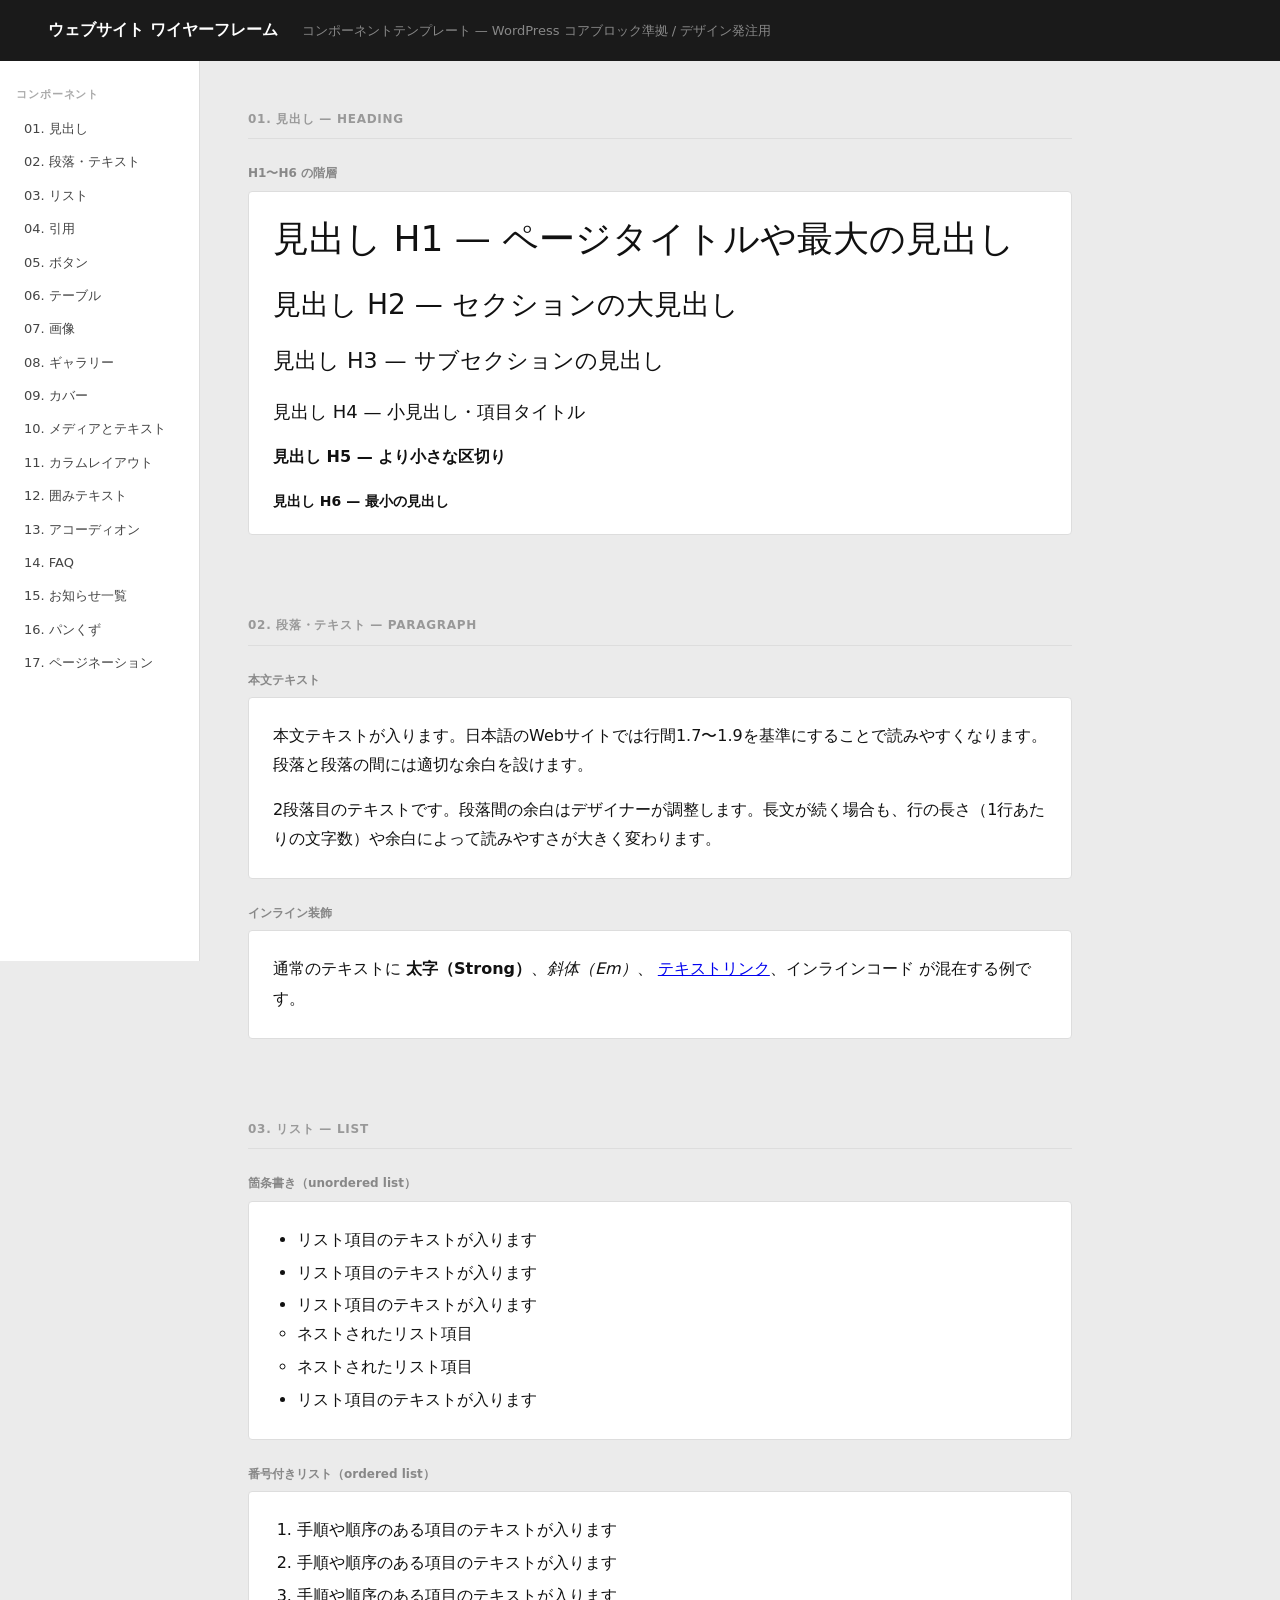
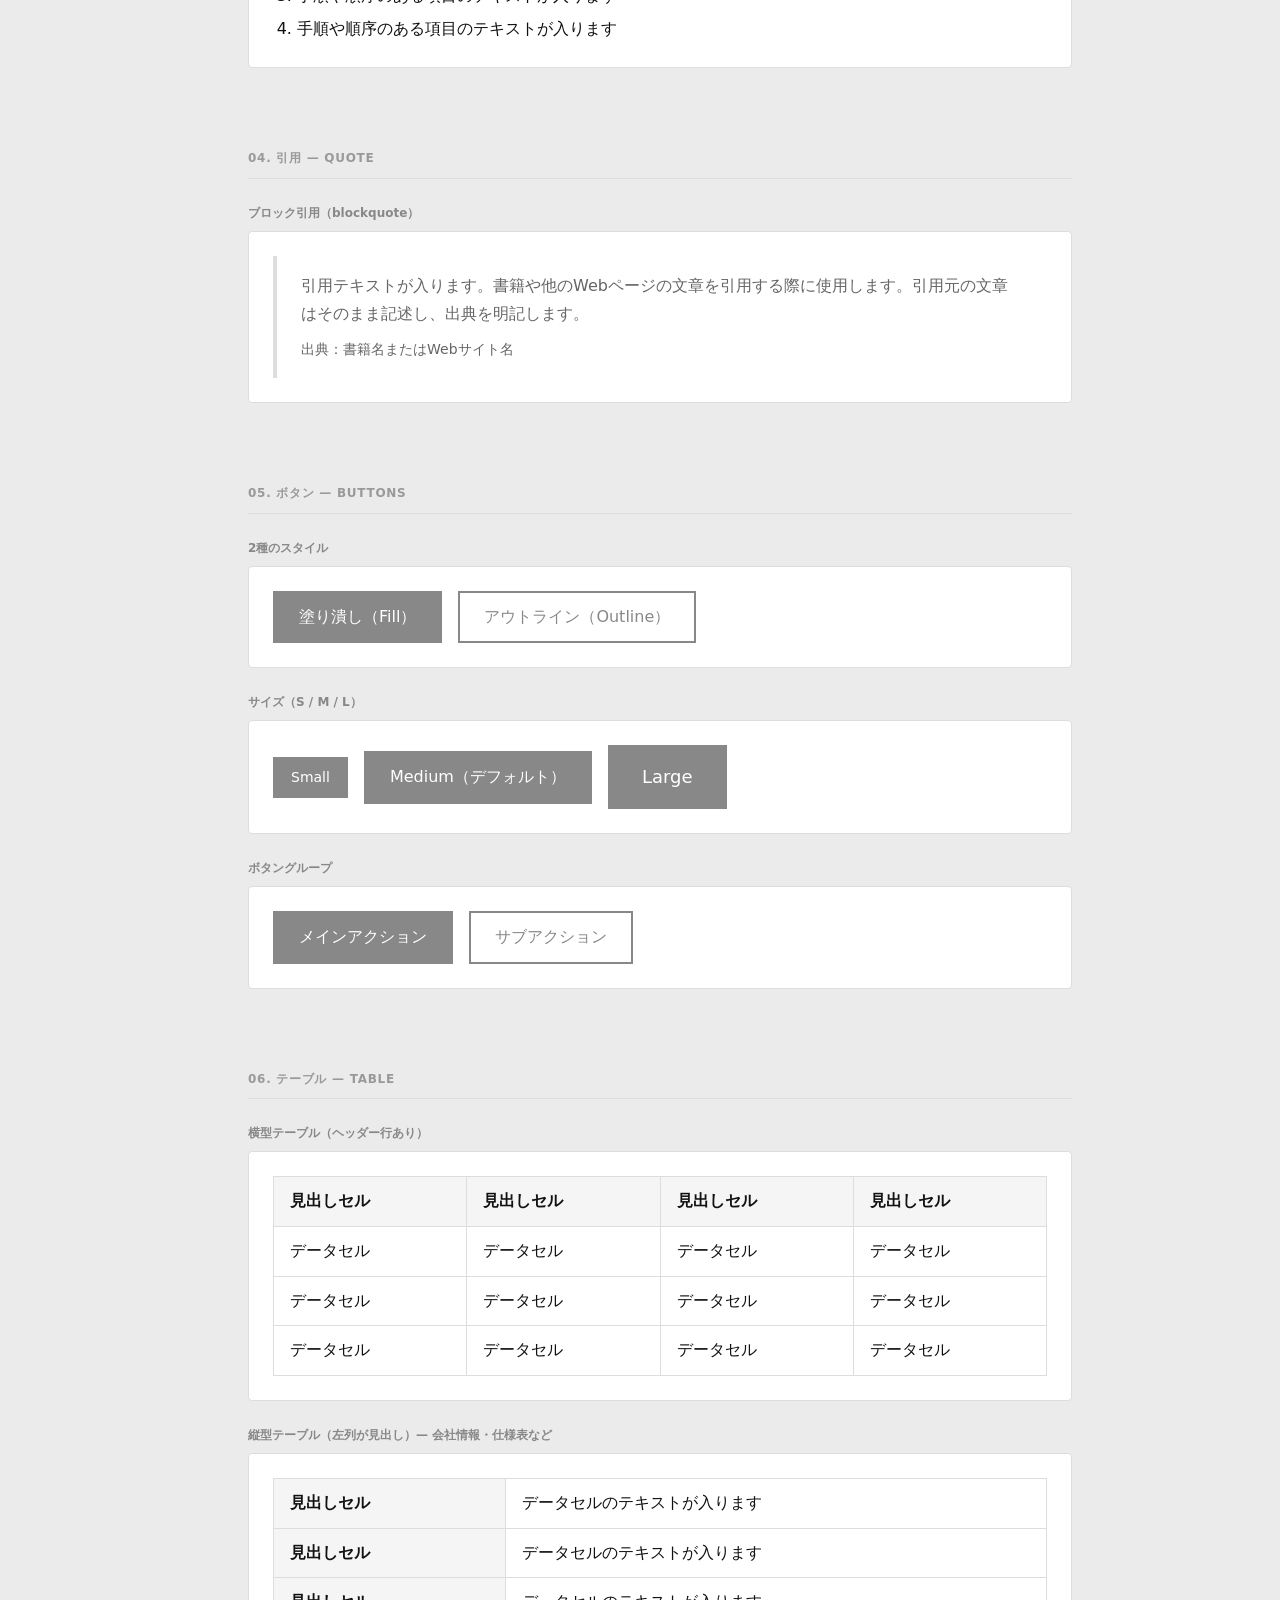
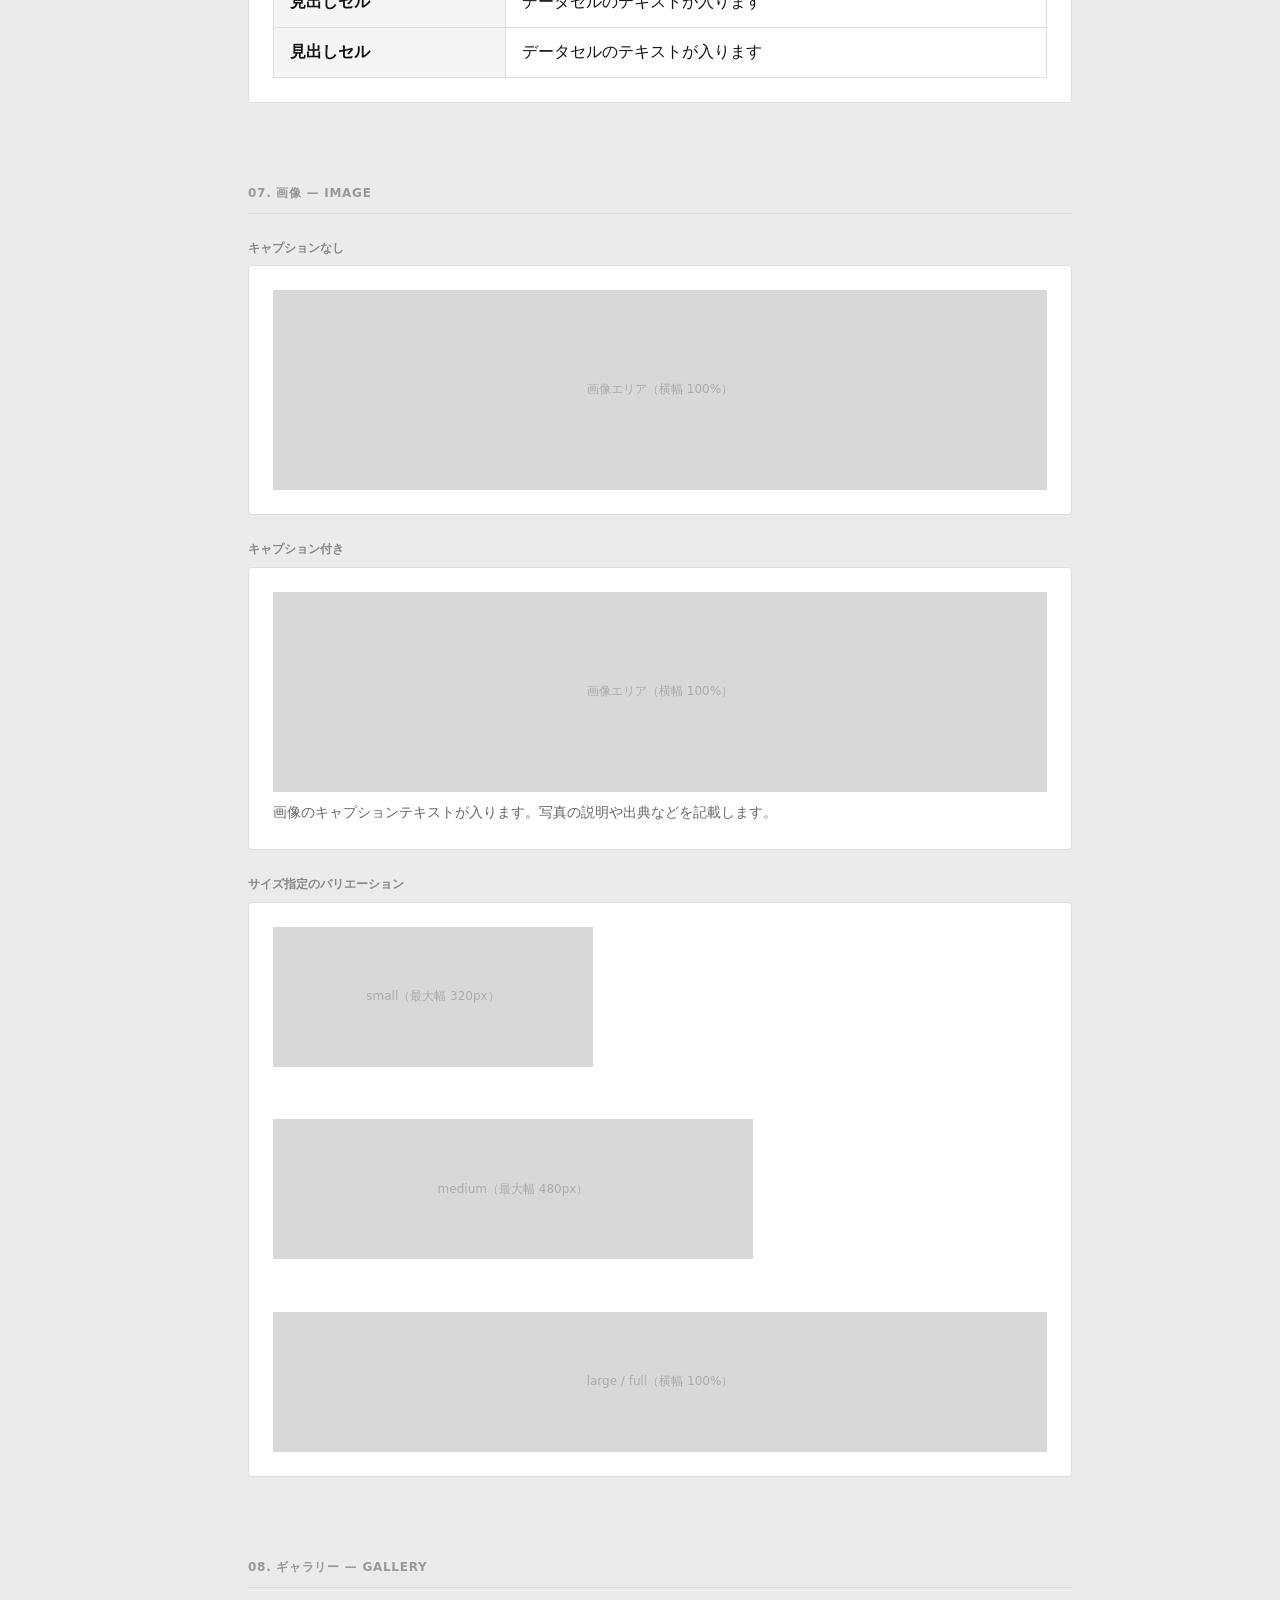
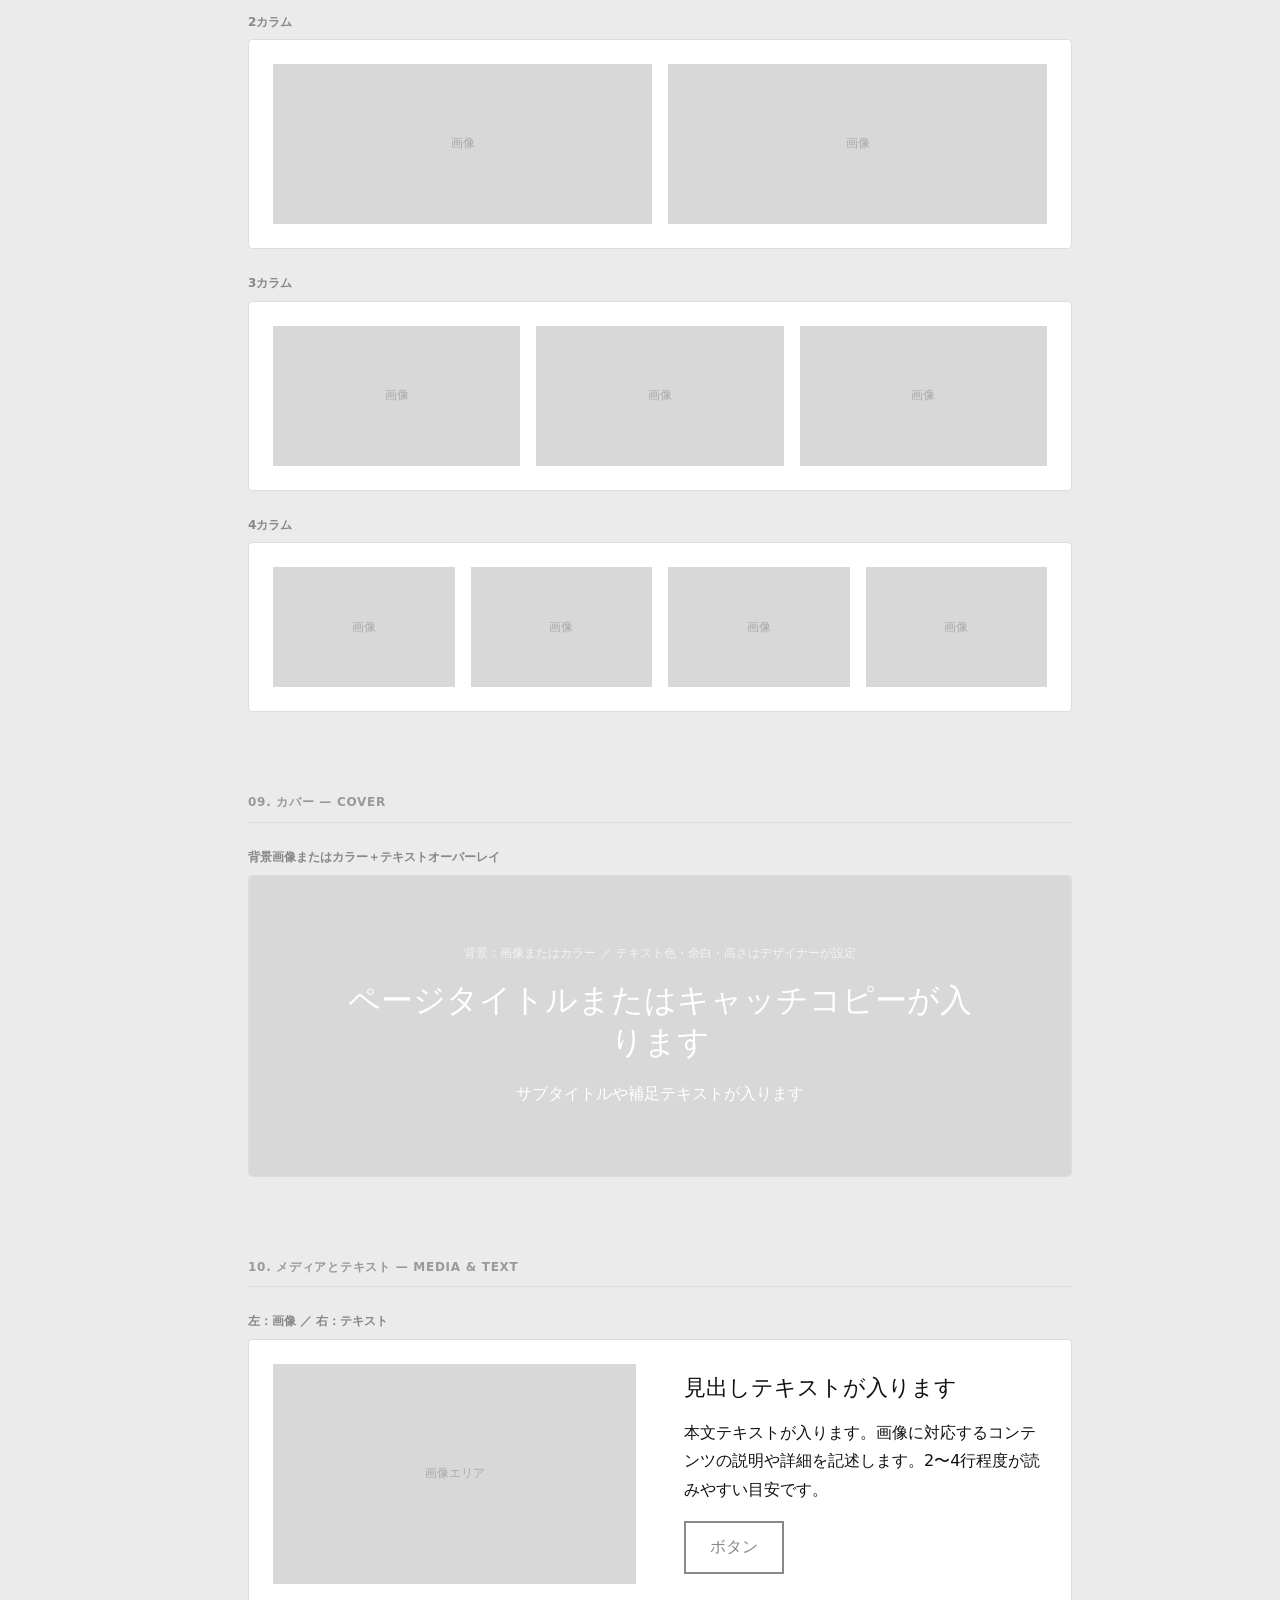
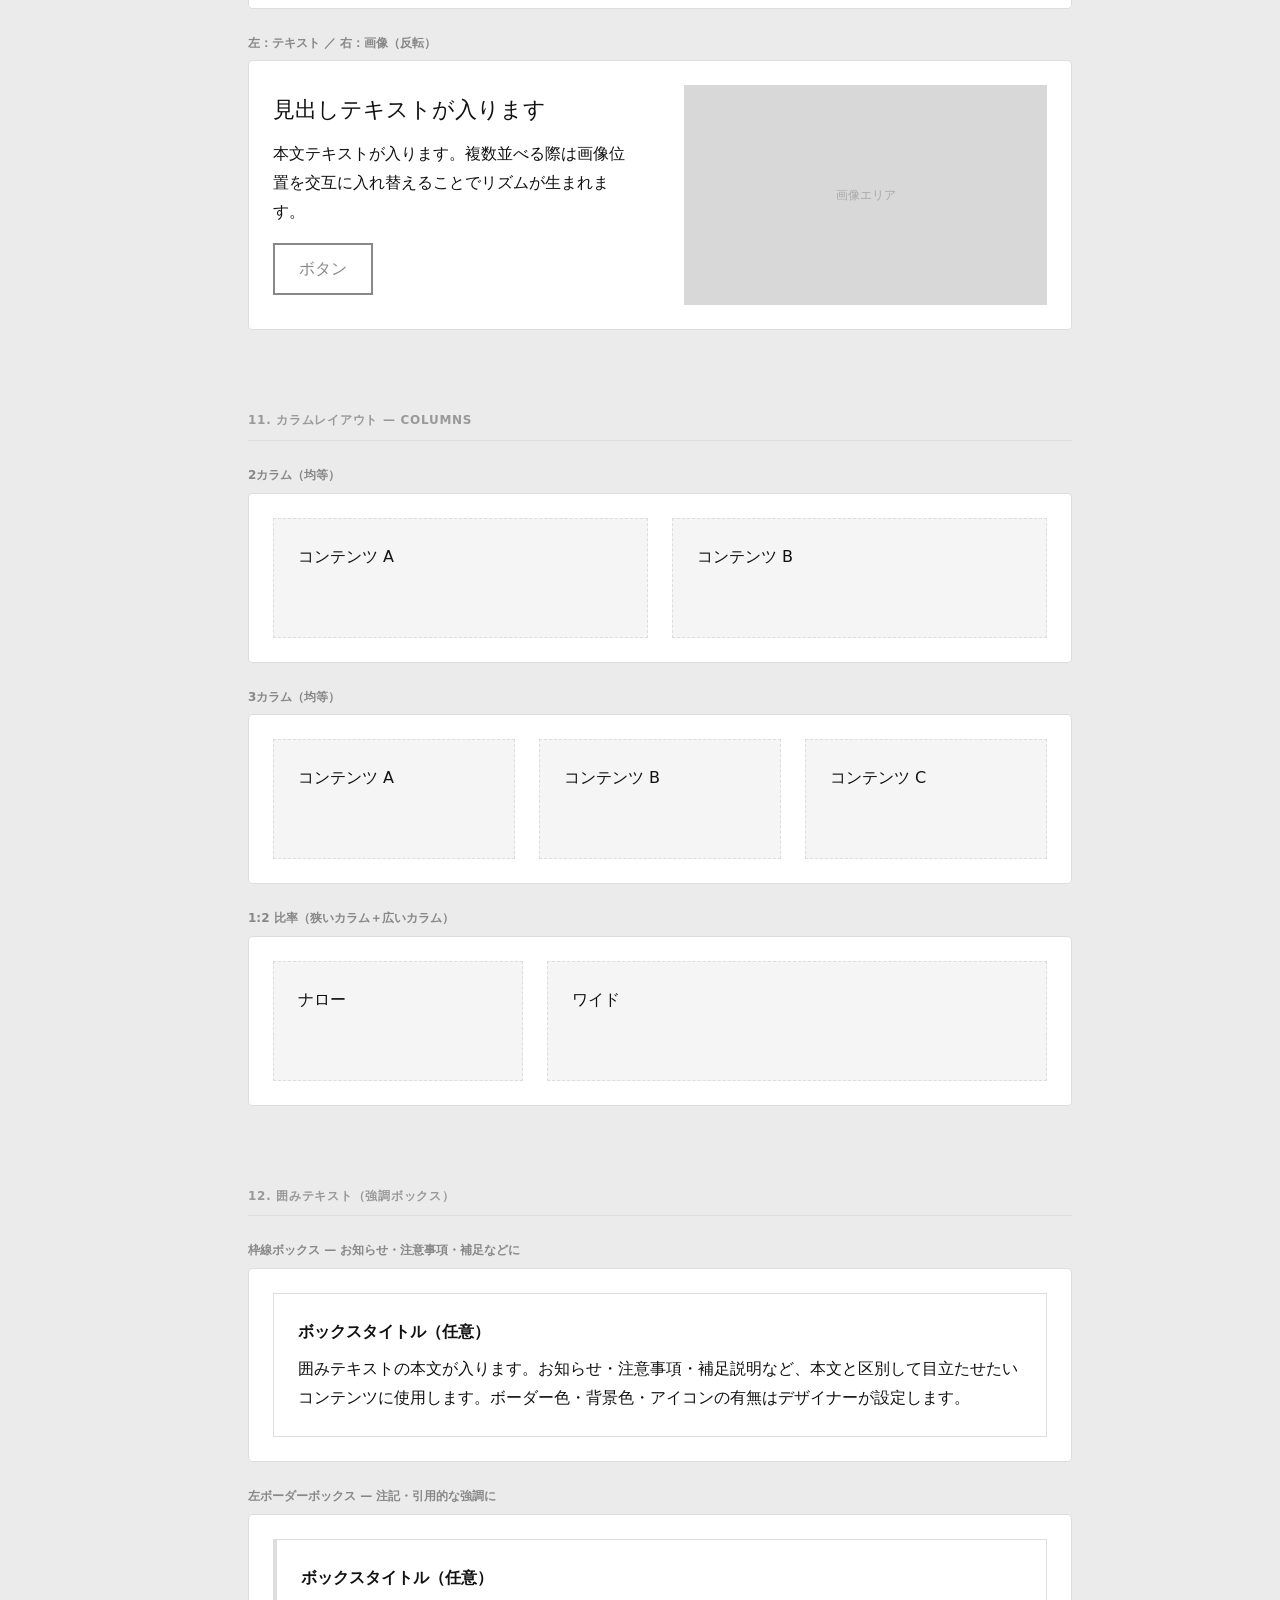
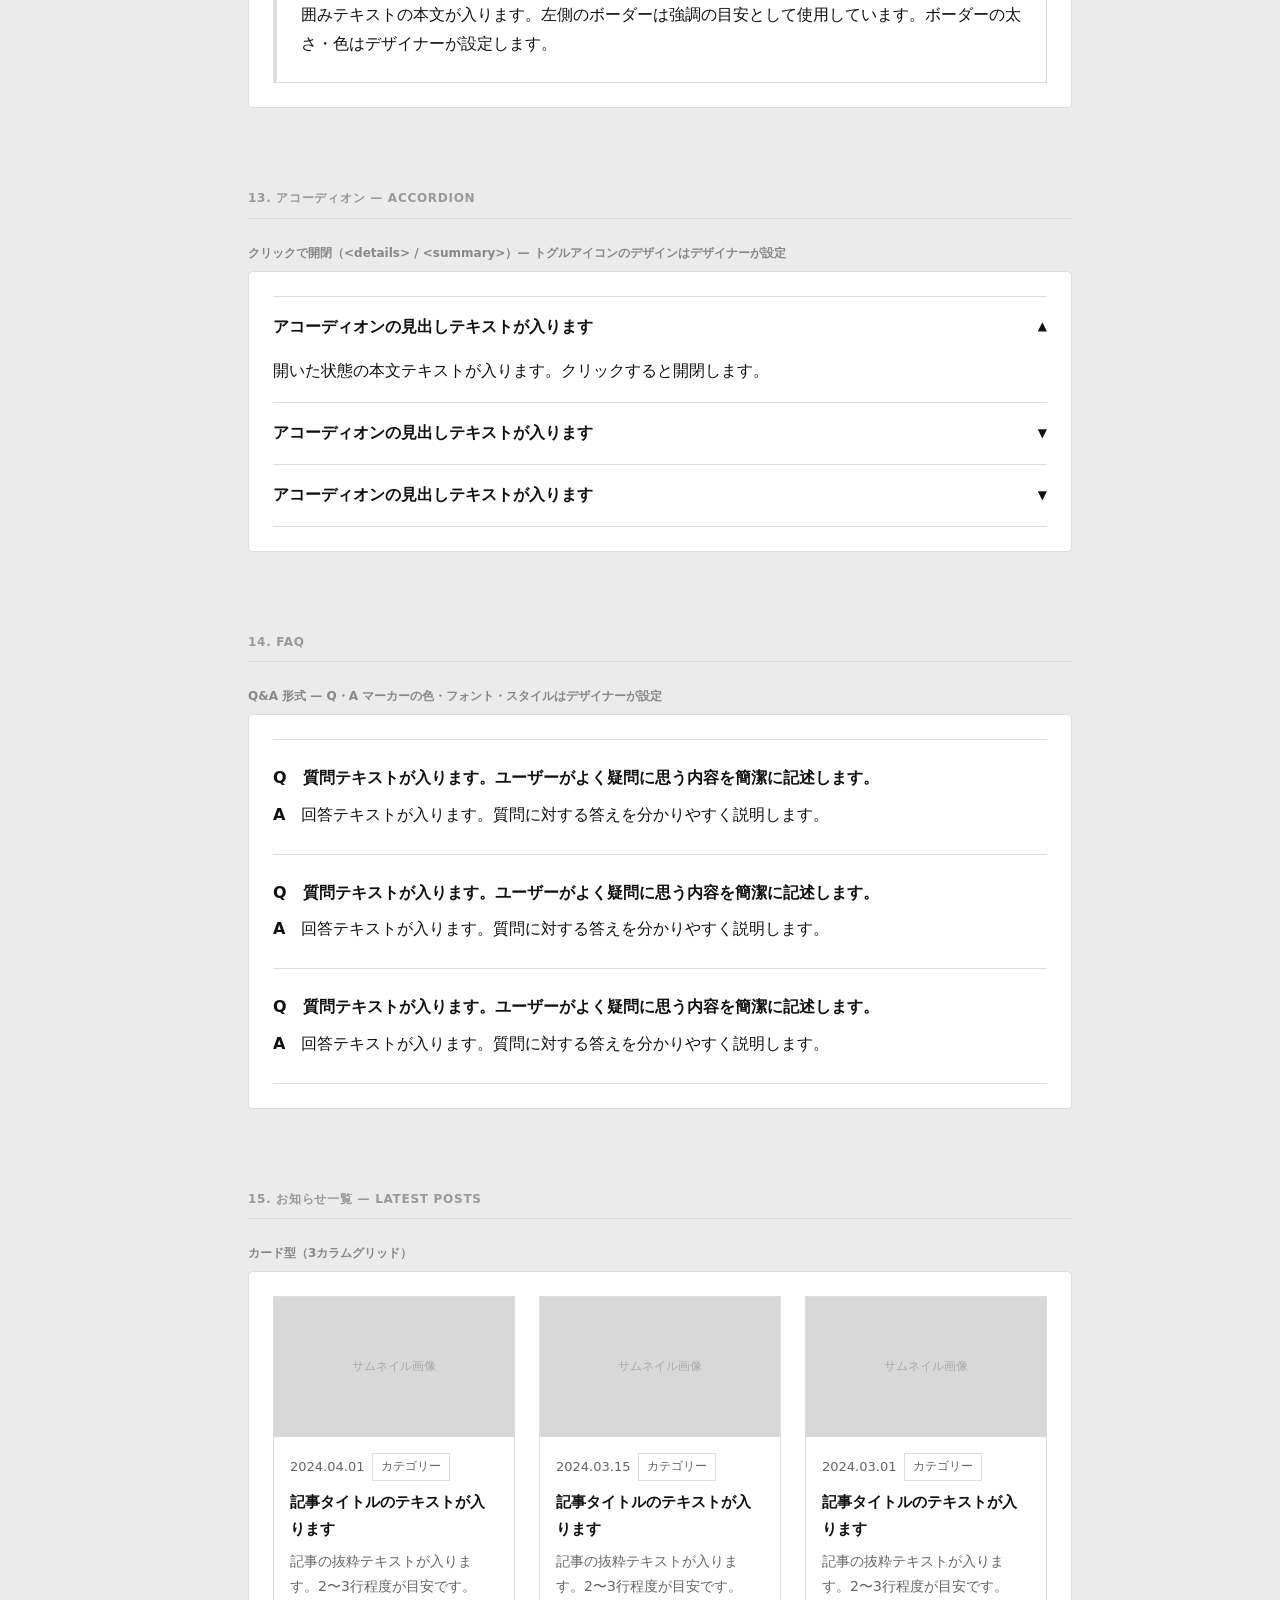
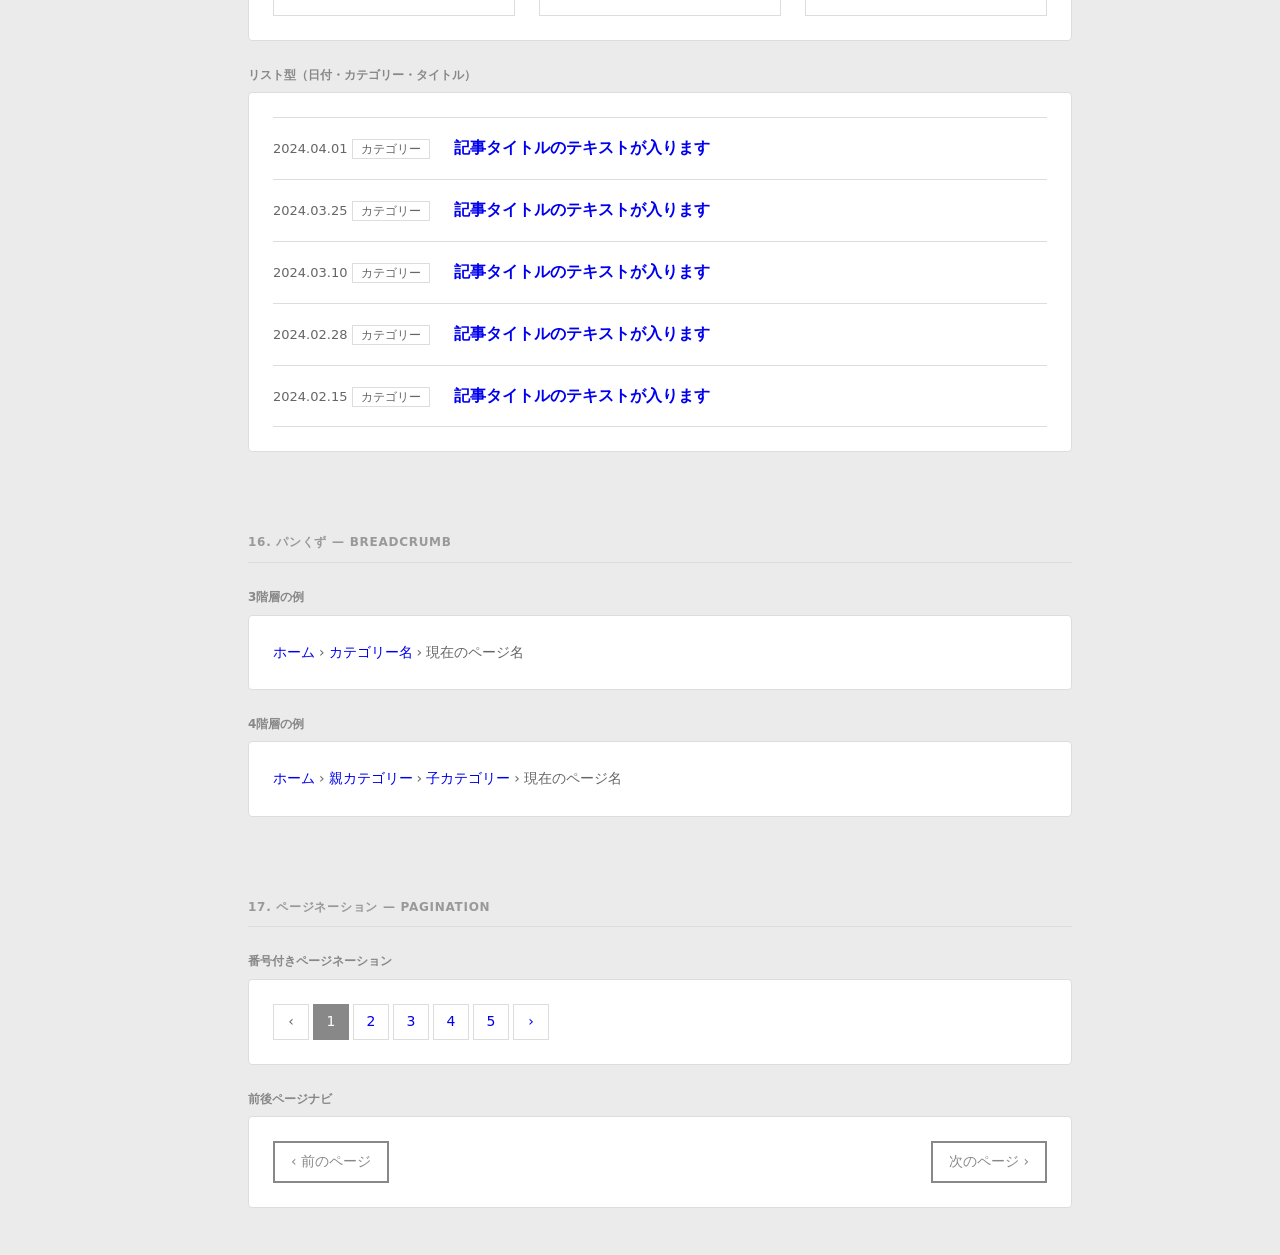
==== commit 783c8885: "Rewrite index.html: ワイヤーフレームとして全面再構成（17セクション） 削除: カラーパレット・フォーム・バッジ/タグ・ヘッダーナビ・フッター       セクション見出しパターン" ====
--- a/index.html
+++ b/index.html
@@ -3,1160 +3,623 @@
 <head>
   <meta charset="UTF-8">
   <meta name="viewport" content="width=device-width, initial-scale=1.0">
-  <title>コンポーネントデザインガイド</title>
-  <link rel="preconnect" href="https://fonts.googleapis.com">
-  <link rel="preconnect" href="https://fonts.gstatic.com" crossorigin>
-  <link href="https://fonts.googleapis.com/css2?family=Noto+Sans+JP:wght@400;500;700&family=Noto+Serif+JP:wght@400;700&display=swap" rel="stylesheet">
+  <title>ウェブサイト ワイヤーフレーム コンポーネントテンプレート</title>
   <link rel="stylesheet" href="style.css">
 </head>
 <body>
 
-<header class="guide-header">
-  <h1>コンポーネントデザインガイド</h1>
-  <p>Web サイト制作で使用する基本UIコンポーネント一覧。デザイナーへの参考資料としてご活用ください。</p>
+<header class="t-header">
+  <h1>ウェブサイト ワイヤーフレーム</h1>
+  <p>コンポーネントテンプレート — WordPress コアブロック準拠 / デザイン発注用</p>
 </header>
 
-<nav class="guide-toc" aria-label="目次">
-  <a href="#colors">01 カラー</a>
-  <a href="#typography">02 タイポグラフィ</a>
-  <a href="#buttons">03 ボタン</a>
-  <a href="#forms">04 フォーム</a>
-  <a href="#lists">05 リスト</a>
-  <a href="#tables">06 テーブル</a>
-  <a href="#cards">07 カード</a>
-  <a href="#news">08 ニュース</a>
-  <a href="#badges">09 バッジ</a>
-  <a href="#alerts">10 アラート</a>
-  <a href="#accordion">11 アコーディオン</a>
-  <a href="#tabs">12 タブ</a>
-  <a href="#hero">13 ページヘッダー</a>
-  <a href="#breadcrumbs">14 パンくず</a>
-  <a href="#pagination">15 ページネーション</a>
-  <a href="#image-text">16 画像＋テキスト</a>
-  <a href="#section-headings">17 セクション見出し</a>
-  <a href="#navigation">18 ナビゲーション</a>
-  <a href="#footer">19 フッター</a>
-</nav>
-
-<main class="guide-main">
-
-  <!-- ================================================
-       01. カラーパレット
-       ================================================ -->
-  <section id="colors">
-    <h2>01. カラーパレット</h2>
-
-    <p class="demo-label">ブランドカラー</p>
-    <div class="demo">
-      <div class="color-grid">
-        <div class="color-swatch">
-          <div class="color-swatch__block" style="background:#1a6fc4;"></div>
-          <div class="color-swatch__name">Primary</div>
-          <div class="color-swatch__value">#1a6fc4</div>
-        </div>
-        <div class="color-swatch">
-          <div class="color-swatch__block" style="background:#1457a0;"></div>
-          <div class="color-swatch__name">Primary Dark</div>
-          <div class="color-swatch__value">#1457a0</div>
-        </div>
-        <div class="color-swatch">
-          <div class="color-swatch__block" style="background:#e8f1fb; border:1px solid #c5d9f1;"></div>
-          <div class="color-swatch__name">Primary Light</div>
-          <div class="color-swatch__value">#e8f1fb</div>
-        </div>
-        <div class="color-swatch">
-          <div class="color-swatch__block" style="background:#2c7a6e;"></div>
-          <div class="color-swatch__name">Secondary</div>
-          <div class="color-swatch__value">#2c7a6e</div>
-        </div>
-        <div class="color-swatch">
-          <div class="color-swatch__block" style="background:#e85c2b;"></div>
-          <div class="color-swatch__name">Accent</div>
-          <div class="color-swatch__value">#e85c2b</div>
-        </div>
-      </div>
-    </div>
-
-    <p class="demo-label">セマンティックカラー</p>
-    <div class="demo">
-      <div class="color-grid">
-        <div class="color-swatch">
-          <div class="color-swatch__block" style="background:#1f8a4c;"></div>
-          <div class="color-swatch__name">Success</div>
-          <div class="color-swatch__value">#1f8a4c</div>
-        </div>
-        <div class="color-swatch">
-          <div class="color-swatch__block" style="background:#b37400;"></div>
-          <div class="color-swatch__name">Warning</div>
-          <div class="color-swatch__value">#b37400</div>
-        </div>
-        <div class="color-swatch">
-          <div class="color-swatch__block" style="background:#c0392b;"></div>
-          <div class="color-swatch__name">Error</div>
-          <div class="color-swatch__value">#c0392b</div>
-        </div>
-        <div class="color-swatch">
-          <div class="color-swatch__block" style="background:#1a6fc4;"></div>
-          <div class="color-swatch__name">Info</div>
-          <div class="color-swatch__value">#1a6fc4</div>
-        </div>
-      </div>
-    </div>
-
-    <p class="demo-label">グレースケール</p>
-    <div class="demo">
-      <div class="color-grid">
-        <div class="color-swatch">
-          <div class="color-swatch__block" style="background:#f8f9fa; border:1px solid #e0e0e0;"></div>
-          <div class="color-swatch__name">Gray 50</div>
-          <div class="color-swatch__value">#f8f9fa</div>
-        </div>
-        <div class="color-swatch">
-          <div class="color-swatch__block" style="background:#f1f3f5; border:1px solid #e0e0e0;"></div>
-          <div class="color-swatch__name">Gray 100</div>
-          <div class="color-swatch__value">#f1f3f5</div>
-        </div>
-        <div class="color-swatch">
-          <div class="color-swatch__block" style="background:#e9ecef;"></div>
-          <div class="color-swatch__name">Gray 200</div>
-          <div class="color-swatch__value">#e9ecef</div>
-        </div>
-        <div class="color-swatch">
-          <div class="color-swatch__block" style="background:#dee2e6;"></div>
-          <div class="color-swatch__name">Gray 300</div>
-          <div class="color-swatch__value">#dee2e6</div>
-        </div>
-        <div class="color-swatch">
-          <div class="color-swatch__block" style="background:#ced4da;"></div>
-          <div class="color-swatch__name">Gray 400</div>
-          <div class="color-swatch__value">#ced4da</div>
-        </div>
-        <div class="color-swatch">
-          <div class="color-swatch__block" style="background:#adb5bd;"></div>
-          <div class="color-swatch__name">Gray 500</div>
-          <div class="color-swatch__value">#adb5bd</div>
-        </div>
-        <div class="color-swatch">
-          <div class="color-swatch__block" style="background:#6c757d;"></div>
-          <div class="color-swatch__name">Gray 600</div>
-          <div class="color-swatch__value">#6c757d</div>
-        </div>
-        <div class="color-swatch">
-          <div class="color-swatch__block" style="background:#495057;"></div>
-          <div class="color-swatch__name">Gray 700</div>
-          <div class="color-swatch__value">#495057</div>
-        </div>
-        <div class="color-swatch">
-          <div class="color-swatch__block" style="background:#343a40;"></div>
-          <div class="color-swatch__name">Gray 800</div>
-          <div class="color-swatch__value">#343a40</div>
-        </div>
-        <div class="color-swatch">
-          <div class="color-swatch__block" style="background:#212529;"></div>
-          <div class="color-swatch__name">Gray 900</div>
-          <div class="color-swatch__value">#212529</div>
-        </div>
-      </div>
-    </div>
-  </section>
-
-  <!-- ================================================
-       02. タイポグラフィ
-       ================================================ -->
-  <section id="typography">
-    <h2>02. タイポグラフィ</h2>
-
-    <p class="demo-label">見出し（明朝体）</p>
-    <div class="demo">
-      <div class="type-scale">
-        <p class="type-h1">見出し H1 — Webサイトのキャッチコピー</p>
-        <p class="type-h2">見出し H2 — セクションタイトル</p>
-        <p class="type-h3">見出し H3 — サブセクション</p>
-        <p class="type-h4">見出し H4 — 小見出し</p>
-      </div>
-    </div>
-
-    <p class="demo-label">本文・補足</p>
-    <div class="demo">
-      <div class="type-scale">
-        <p class="type-lead">リードテキスト — セクションの冒頭に置く一言説明。やや大きめのサイズで読者を引き込みます。</p>
-        <p class="type-body">本文テキスト — 通常の段落テキストです。行間は 1.8 を基本とし、日本語の可読性を確保します。長文になる場合も読み疲れしない余白を意識してください。折り返しが発生する場合は <code>word-break: break-all</code> を使用します。</p>
-        <p class="type-small">補足テキスト・注釈 — キャプションや免責事項などに使用する小さめのテキストです。</p>
-      </div>
-    </div>
-
-    <p class="demo-label">インラインスタイル</p>
-    <div class="demo">
-      <p class="type-body">
-        通常テキストの中に <strong>太字（Strong）</strong> や <em>イタリック（Emphasis）</em> が混在する例です。
-        <a href="#">テキストリンク</a> はデフォルトでアンダーラインを表示し、ホバーで非表示になります。
-        <code>インラインコード</code> はコマンドや変数名に使用します。
-      </p>
-    </div>
-  </section>
-
-  <!-- ================================================
-       03. ボタン
-       ================================================ -->
-  <section id="buttons">
-    <h2>03. ボタン</h2>
-
-    <p class="demo-label">バリエーション</p>
-    <div class="demo">
-      <div class="btn-row">
-        <button class="btn btn--primary btn--md">プライマリ</button>
-        <button class="btn btn--secondary btn--md">セカンダリ</button>
-        <button class="btn btn--outline btn--md">アウトライン</button>
-        <button class="btn btn--ghost btn--md">ゴースト</button>
-        <button class="btn btn--text btn--md">テキスト</button>
-        <button class="btn btn--danger btn--md">危険・削除</button>
-      </div>
-    </div>
-
-    <p class="demo-label">サイズ</p>
-    <div class="demo">
-      <div class="btn-row">
-        <button class="btn btn--primary btn--sm">小（Small）</button>
-        <button class="btn btn--primary btn--md">中（Medium）</button>
-        <button class="btn btn--primary btn--lg">大（Large）</button>
-      </div>
-    </div>
-
-    <p class="demo-label">無効状態</p>
-    <div class="demo">
-      <div class="btn-row">
-        <button class="btn btn--primary btn--md" disabled>プライマリ（無効）</button>
-        <button class="btn btn--outline btn--md" disabled>アウトライン（無効）</button>
-        <button class="btn btn--danger btn--md" disabled>危険（無効）</button>
-      </div>
-    </div>
-
-    <p class="demo-label">アイコン付き</p>
-    <div class="demo">
-      <div class="btn-row">
-        <button class="btn btn--primary btn--md">
-          <svg width="16" height="16" viewBox="0 0 16 16" fill="none" aria-hidden="true"><path d="M8 1v14M1 8h14" stroke="currentColor" stroke-width="2" stroke-linecap="round"/></svg>
-          新規作成
-        </button>
-        <button class="btn btn--outline btn--md">
-          <svg width="16" height="16" viewBox="0 0 16 16" fill="none" aria-hidden="true"><path d="M2 8l4 4 8-8" stroke="currentColor" stroke-width="2" stroke-linecap="round" stroke-linejoin="round"/></svg>
-          確認する
-        </button>
-        <button class="btn btn--ghost btn--md">
-          <svg width="16" height="16" viewBox="0 0 16 16" fill="none" aria-hidden="true"><path d="M13 2L3 8l10 6V2z" fill="currentColor"/></svg>
-          送信する
-        </button>
-        <button class="btn btn--danger btn--md">
-          <svg width="16" height="16" viewBox="0 0 16 16" fill="none" aria-hidden="true"><path d="M2 4h12M5 4V2h6v2M6 7v5M10 7v5M3 4l1 9h8l1-9" stroke="currentColor" stroke-width="1.5" stroke-linecap="round" stroke-linejoin="round"/></svg>
-          削除する
-        </button>
-      </div>
-    </div>
-  </section>
-
-  <!-- ================================================
-       04. フォーム
-       ================================================ -->
-  <section id="forms">
-    <h2>04. フォーム</h2>
-
-    <p class="demo-label">入力フィールド各種</p>
-    <div class="demo">
-      <div class="form-field">
-        <label class="form-label" for="f-text">テキスト入力<span class="form-label-required">必須</span></label>
-        <input class="form-input" type="text" id="f-text" placeholder="例：山田 太郎">
-      </div>
-      <div class="form-field">
-        <label class="form-label" for="f-email">メールアドレス<span class="form-label-required">必須</span></label>
-        <input class="form-input" type="email" id="f-email" placeholder="例：taro@example.com">
-        <p class="form-hint">半角英数字で入力してください</p>
-      </div>
-      <div class="form-field">
-        <label class="form-label" for="f-tel">電話番号<span class="form-label-optional">任意</span></label>
-        <input class="form-input" type="tel" id="f-tel" placeholder="例：090-1234-5678">
-      </div>
-      <div class="form-field">
-        <label class="form-label" for="f-select">都道府県<span class="form-label-required">必須</span></label>
-        <select class="form-select" id="f-select">
-          <option value="">選択してください</option>
-          <option>東京都</option>
-          <option>大阪府</option>
-          <option>愛知県</option>
-          <option>福岡県</option>
-        </select>
-      </div>
-      <div class="form-field">
-        <label class="form-label" for="f-textarea">お問い合わせ内容<span class="form-label-required">必須</span></label>
-        <textarea class="form-textarea" id="f-textarea" rows="4" placeholder="お問い合わせ内容をご記入ください"></textarea>
-      </div>
-    </div>
-
-    <p class="demo-label">チェックボックス・ラジオボタン</p>
-    <div class="demo">
-      <fieldset class="form-fieldset">
-        <legend class="form-legend">ご興味のある分野（複数選択可）</legend>
-        <label class="form-check"><input type="checkbox" checked> Webデザイン</label>
-        <label class="form-check"><input type="checkbox"> グラフィックデザイン</label>
-        <label class="form-check"><input type="checkbox"> UI/UXデザイン</label>
-      </fieldset>
-      <br>
-      <fieldset class="form-fieldset">
-        <legend class="form-legend">お問い合わせ種別</legend>
-        <label class="form-check"><input type="radio" name="inquiry" checked> 新規のご依頼</label>
-        <label class="form-check"><input type="radio" name="inquiry"> 既存案件のご相談</label>
-        <label class="form-check"><input type="radio" name="inquiry"> その他</label>
-      </fieldset>
-    </div>
-
-    <p class="demo-label">エラー・無効状態</p>
-    <div class="demo">
-      <div class="form-field">
-        <label class="form-label" for="f-error">メールアドレス<span class="form-label-required">必須</span></label>
-        <input class="form-input form-input--error" type="email" id="f-error" value="invalid-email">
-        <p class="form-error-msg">正しいメールアドレスの形式で入力してください</p>
-      </div>
-      <div class="form-field">
-        <label class="form-label" for="f-disabled">無効フィールド</label>
-        <input class="form-input" type="text" id="f-disabled" value="編集できません" disabled>
-      </div>
-    </div>
-
-    <p class="demo-label">お問い合わせフォーム（全体例）</p>
-    <div class="demo">
-      <form>
-        <div class="form-row">
-          <div class="form-field">
-            <label class="form-label" for="fc-sei">姓<span class="form-label-required">必須</span></label>
-            <input class="form-input" type="text" id="fc-sei" placeholder="山田">
-          </div>
-          <div class="form-field">
-            <label class="form-label" for="fc-mei">名<span class="form-label-required">必須</span></label>
-            <input class="form-input" type="text" id="fc-mei" placeholder="太郎">
-          </div>
-        </div>
-        <div class="form-field">
-          <label class="form-label" for="fc-email">メールアドレス<span class="form-label-required">必須</span></label>
-          <input class="form-input" type="email" id="fc-email" placeholder="taro@example.com">
-        </div>
-        <div class="form-field">
-          <label class="form-label" for="fc-company">会社名<span class="form-label-optional">任意</span></label>
-          <input class="form-input" type="text" id="fc-company" placeholder="株式会社サンプル">
-        </div>
-        <div class="form-field">
-          <label class="form-label" for="fc-message">メッセージ<span class="form-label-required">必須</span></label>
-          <textarea class="form-textarea" id="fc-message" rows="5" placeholder="お問い合わせ内容をご記入ください"></textarea>
-        </div>
-        <div class="form-field">
-          <label class="form-check"><input type="checkbox"> <a href="#">プライバシーポリシー</a>に同意する</label>
-        </div>
-        <button type="submit" class="btn btn--primary btn--md">送信する</button>
-      </form>
-    </div>
-  </section>
-
-  <!-- ================================================
-       05. リスト
-       ================================================ -->
-  <section id="lists">
-    <h2>05. リスト</h2>
-
-    <p class="demo-label">箇条書き（disc）</p>
-    <div class="demo">
-      <ul class="list-disc">
-        <li>Webサイトのデザイン・コーディング</li>
-        <li>ランディングページの制作</li>
-        <li>バナー・グラフィックデザイン</li>
-        <li>CMSを使ったサイト構築（WordPress など）</li>
-      </ul>
-    </div>
-
-    <p class="demo-label">番号付きリスト</p>
-    <div class="demo">
-      <ol class="list-ordered">
-        <li>お問い合わせフォームからご連絡ください</li>
-        <li>担当者よりヒアリングシートをお送りします</li>
-        <li>ご要件をもとにお見積もりを作成します</li>
-        <li>ご承認後、制作を開始します</li>
-      </ol>
-    </div>
-
-    <p class="demo-label">チェックリスト</p>
-    <div class="demo">
-      <ul class="list-check">
-        <li>レスポンシブ対応（スマートフォン・タブレット）</li>
-        <li>SEO基本設定（メタタグ・OGP）</li>
-        <li>お問い合わせフォーム設置</li>
-        <li>Google Analytics 導入</li>
-      </ul>
-    </div>
-
-    <p class="demo-label">ボーダー区切りリスト</p>
-    <div class="demo">
-      <ul class="list-border">
-        <li>サービス概要</li>
-        <li>料金プラン</li>
-        <li>制作実績</li>
-        <li>よくあるご質問</li>
-        <li>お問い合わせ</li>
-      </ul>
-    </div>
-  </section>
-
-  <!-- ================================================
-       06. テーブル
-       ================================================ -->
-  <section id="tables">
-    <h2>06. テーブル</h2>
-
-    <p class="demo-label">基本テーブル</p>
-    <div class="demo">
-      <div class="table-wrap">
-        <table class="table">
-          <thead>
-            <tr>
-              <th>プラン名</th>
-              <th>ページ数</th>
-              <th>納期の目安</th>
-              <th>価格（税込）</th>
-            </tr>
-          </thead>
-          <tbody>
-            <tr>
-              <td>ライト</td>
-              <td>5ページ以内</td>
-              <td>約2週間</td>
-              <td>¥110,000〜</td>
-            </tr>
-            <tr>
-              <td>スタンダード</td>
-              <td>10ページ以内</td>
-              <td>約1ヶ月</td>
-              <td>¥220,000〜</td>
-            </tr>
-            <tr>
-              <td>プレミアム</td>
-              <td>20ページ以内</td>
-              <td>約2ヶ月</td>
-              <td>¥440,000〜</td>
-            </tr>
-          </tbody>
-        </table>
-      </div>
-    </div>
-
-    <p class="demo-label">ストライプテーブル</p>
-    <div class="demo">
-      <div class="table-wrap">
-        <table class="table table--striped">
-          <thead>
-            <tr>
-              <th>項目</th>
-              <th>ライト</th>
-              <th>スタンダード</th>
-              <th>プレミアム</th>
-            </tr>
-          </thead>
-          <tbody>
-            <tr><td>デザイン制作</td><td>◯</td><td>◯</td><td>◯</td></tr>
-            <tr><td>コーディング</td><td>◯</td><td>◯</td><td>◯</td></tr>
-            <tr><td>CMS導入</td><td>−</td><td>◯</td><td>◯</td></tr>
-            <tr><td>SEO対策</td><td>−</td><td>基本</td><td>詳細</td></tr>
-            <tr><td>アクセス解析</td><td>−</td><td>−</td><td>◯</td></tr>
-          </tbody>
-        </table>
-      </div>
-    </div>
-
-    <p class="demo-label">縦型テーブル（左列：見出し）</p>
-    <div class="demo">
-      <div class="table-wrap">
-        <table class="table table--vertical">
-          <tbody>
-            <tr><th>会社名</th><td>株式会社サンプルデザイン</td></tr>
-            <tr><th>所在地</th><td>〒100-0001 東京都千代田区千代田1-1</td></tr>
-            <tr><th>設立</th><td>2015年4月</td></tr>
-            <tr><th>代表者</th><td>山田 太郎</td></tr>
-            <tr><th>事業内容</th><td>Webデザイン・コーディング、グラフィックデザイン、ブランディング</td></tr>
-          </tbody>
-        </table>
-      </div>
-    </div>
-  </section>
-
-  <!-- ================================================
-       07. カード
-       ================================================ -->
-  <section id="cards">
-    <h2>07. カード</h2>
-
-    <p class="demo-label">基本カード（3カラムグリッド）</p>
-    <div class="demo">
-      <div class="card-grid">
-        <div class="card">
-          <svg class="card__img" viewBox="0 0 400 160" xmlns="http://www.w3.org/2000/svg"><rect width="400" height="160" fill="#e9ecef"/><text x="200" y="88" text-anchor="middle" fill="#adb5bd" font-size="14" font-family="sans-serif">画像 400×160</text></svg>
-          <div class="card__body">
-            <p class="card__title">サービスタイトル A</p>
-            <p class="card__text">サービスの概要をここに記述します。2〜3行程度のテキストが入ります。</p>
-          </div>
-          <div class="card__footer">2024年4月1日</div>
-        </div>
-        <div class="card">
-          <svg class="card__img" viewBox="0 0 400 160" xmlns="http://www.w3.org/2000/svg"><rect width="400" height="160" fill="#e9ecef"/><text x="200" y="88" text-anchor="middle" fill="#adb5bd" font-size="14" font-family="sans-serif">画像 400×160</text></svg>
-          <div class="card__body">
-            <p class="card__title">サービスタイトル B</p>
-            <p class="card__text">サービスの概要をここに記述します。2〜3行程度のテキストが入ります。</p>
-          </div>
-          <div class="card__footer">2024年3月15日</div>
-        </div>
-        <div class="card">
-          <svg class="card__img" viewBox="0 0 400 160" xmlns="http://www.w3.org/2000/svg"><rect width="400" height="160" fill="#e9ecef"/><text x="200" y="88" text-anchor="middle" fill="#adb5bd" font-size="14" font-family="sans-serif">画像 400×160</text></svg>
-          <div class="card__body">
-            <p class="card__title">サービスタイトル C</p>
-            <p class="card__text">サービスの概要をここに記述します。2〜3行程度のテキストが入ります。</p>
-          </div>
-          <div class="card__footer">2024年3月1日</div>
-        </div>
-      </div>
-    </div>
-
-    <p class="demo-label">横並びカード</p>
-    <div class="demo">
-      <div class="card card--horizontal">
-        <svg class="card__img" viewBox="0 0 160 120" xmlns="http://www.w3.org/2000/svg" style="width:160px;height:auto;flex-shrink:0;"><rect width="160" height="120" fill="#e9ecef"/><text x="80" y="64" text-anchor="middle" fill="#adb5bd" font-size="12" font-family="sans-serif">画像</text></svg>
-        <div class="card__body">
-          <p class="card__title">横並びカードのタイトル</p>
-          <p class="card__text">画像と本文を横並びにしたカードパターンです。ニュース一覧や実績紹介などに適しています。テキストが長くなる場合もこのレイアウトを使います。</p>
-        </div>
-      </div>
-    </div>
-
-    <p class="demo-label">アイコンカード</p>
-    <div class="demo">
-      <div class="card-grid">
-        <div class="card card--icon">
-          <div class="card__body">
-            <div class="card__icon">🎨</div>
-            <p class="card__title">デザイン</p>
-            <p class="card__text">ブランドイメージに合ったデザインを提案します。</p>
-          </div>
-        </div>
-        <div class="card card--icon">
-          <div class="card__body">
-            <div class="card__icon">💻</div>
-            <p class="card__title">コーディング</p>
-            <p class="card__text">モダンなHTML/CSSで高品質な実装を行います。</p>
-          </div>
-        </div>
-        <div class="card card--icon">
-          <div class="card__body">
-            <div class="card__icon">📊</div>
-            <p class="card__title">分析・改善</p>
-            <p class="card__text">データをもとに継続的な改善をサポートします。</p>
-          </div>
-        </div>
-      </div>
-    </div>
-  </section>
-
-  <!-- ================================================
-       08. お知らせ・ニュース
-       ================================================ -->
-  <section id="news">
-    <h2>08. お知らせ・ニュース</h2>
-
-    <p class="demo-label">ニュースリスト</p>
-    <div class="demo">
-      <ul class="news-list">
-        <li class="news-item">
-          <span class="news-date">2024.04.01</span>
-          <span class="badge badge--new">NEW</span>
-          <span class="badge badge--primary">お知らせ</span>
-          <span class="news-title"><a href="#">2024年度の新サービスを開始しました</a></span>
-        </li>
-        <li class="news-item">
-          <span class="news-date">2024.03.25</span>
-          <span class="badge badge--secondary">実績</span>
-          <span class="news-title"><a href="#">株式会社○○様のWebサイトをリニューアルしました</a></span>
-        </li>
-        <li class="news-item">
-          <span class="news-date">2024.03.10</span>
-          <span class="badge badge--gray">コラム</span>
-          <span class="news-title"><a href="#">デザインのトレンド2024年版を公開しました</a></span>
-        </li>
-        <li class="news-item">
-          <span class="news-date">2024.02.28</span>
-          <span class="badge badge--primary">お知らせ</span>
-          <span class="news-title"><a href="#">春季休業のご案内（3月20日〜3月24日）</a></span>
-        </li>
-        <li class="news-item">
-          <span class="news-date">2024.02.15</span>
-          <span class="badge badge--secondary">実績</span>
-          <span class="news-title"><a href="#">医療法人△△様のコーポレートサイトを制作しました</a></span>
-        </li>
-      </ul>
-      <a class="news-more" href="#">お知らせ一覧を見る →</a>
-    </div>
-  </section>
-
-  <!-- ================================================
-       09. バッジ・タグ・ラベル
-       ================================================ -->
-  <section id="badges">
-    <h2>09. バッジ・タグ・ラベル</h2>
-
-    <p class="demo-label">バッジ（filled）</p>
-    <div class="demo">
-      <div style="display:flex;flex-wrap:wrap;gap:8px;align-items:center;">
-        <span class="badge badge--primary">プライマリ</span>
-        <span class="badge badge--secondary">セカンダリ</span>
-        <span class="badge badge--accent">アクセント</span>
-        <span class="badge badge--success">成功</span>
-        <span class="badge badge--warning">注意</span>
-        <span class="badge badge--error">エラー</span>
-        <span class="badge badge--gray">グレー</span>
-      </div>
-    </div>
-
-    <p class="demo-label">バッジ（outline）</p>
-    <div class="demo">
-      <div style="display:flex;flex-wrap:wrap;gap:8px;align-items:center;">
-        <span class="badge badge--outline-primary">プライマリ</span>
-      </div>
-    </div>
-
-    <p class="demo-label">特殊ラベル</p>
-    <div class="demo">
-      <div style="display:flex;flex-wrap:wrap;gap:8px;align-items:center;">
-        <span class="badge badge--new">NEW</span>
-        <span class="badge badge--hot">HOT</span>
-        <span class="badge badge--required">必須</span>
-        <span class="badge badge--optional">任意</span>
-      </div>
-    </div>
-
-    <p class="demo-label">タグクラウド</p>
-    <div class="demo">
-      <div class="tag-cloud">
-        <a href="#" class="tag">Webデザイン</a>
-        <a href="#" class="tag">コーディング</a>
-        <a href="#" class="tag">WordPress</a>
-        <a href="#" class="tag">LP制作</a>
-        <a href="#" class="tag">ロゴデザイン</a>
-        <a href="#" class="tag">バナー制作</a>
-        <a href="#" class="tag">UI/UX</a>
-        <a href="#" class="tag">レスポンシブ</a>
-        <a href="#" class="tag">SEO</a>
-        <a href="#" class="tag">アクセシビリティ</a>
-      </div>
-    </div>
-  </section>
-
-  <!-- ================================================
-       10. アラート・通知
-       ================================================ -->
-  <section id="alerts">
-    <h2>10. アラート・通知</h2>
-
-    <p class="demo-label">アラート4種</p>
-    <div class="demo">
-      <div class="alert alert--info">
-        <span class="alert__icon">ℹ️</span>
-        <div class="alert__body">
-          <strong>お知らせ</strong>
-          <p>システムメンテナンスのため、2024年4月5日（金）22:00〜翌2:00はサービスを停止します。</p>
-        </div>
-      </div>
-      <div class="alert alert--success">
-        <span class="alert__icon">✅</span>
-        <div class="alert__body">
-          <strong>送信完了</strong>
-          <p>お問い合わせを受け付けました。3営業日以内にご返信いたします。</p>
-        </div>
-      </div>
-      <div class="alert alert--warning">
-        <span class="alert__icon">⚠️</span>
-        <div class="alert__body">
-          <strong>ご注意ください</strong>
-          <p>入力内容に未完了の項目があります。すべての必須項目を入力してから送信してください。</p>
-        </div>
-      </div>
-      <div class="alert alert--error">
-        <span class="alert__icon">❌</span>
-        <div class="alert__body">
-          <strong>エラーが発生しました</strong>
-          <p>送信に失敗しました。しばらく時間をおいてから再度お試しください。</p>
-        </div>
-      </div>
-    </div>
-
-    <p class="demo-label">重要なお知らせ（左アクセントバー）</p>
-    <div class="demo">
-      <div class="alert alert--notice">
-        <span class="alert__icon">📌</span>
-        <div class="alert__body">
-          <strong>重要なお知らせ</strong>
-          <p>個人情報保護方針を改定しました。改定内容については<a href="#">こちら</a>をご確認ください。</p>
-        </div>
-      </div>
-    </div>
-  </section>
-
-  <!-- ================================================
-       11. アコーディオン・FAQ
-       ================================================ -->
-  <section id="accordion">
-    <h2>11. アコーディオン・FAQ</h2>
-
-    <p class="demo-label">スタンダードアコーディオン</p>
-    <div class="demo">
-      <div class="accordion">
-        <button class="accordion__trigger" aria-expanded="true" aria-controls="acc-panel-1">
-          制作期間はどれくらいかかりますか？
-          <span class="accordion__icon" aria-hidden="true">▼</span>
-        </button>
-        <div class="accordion__panel" id="acc-panel-1">
-          規模により異なりますが、5〜10ページ程度のコーポレートサイトで約1〜2ヶ月が目安です。ご要件やデザインの複雑さによって変わりますので、まずはお気軽にご相談ください。
-        </div>
-      </div>
-      <div class="accordion">
-        <button class="accordion__trigger" aria-expanded="false" aria-controls="acc-panel-2">
-          修正は何回まで対応していただけますか？
-          <span class="accordion__icon" aria-hidden="true">▼</span>
-        </button>
-        <div class="accordion__panel" id="acc-panel-2" hidden>
-          プランにより異なりますが、スタンダードプランでは各工程2回まで修正対応しております。それ以上の修正はオプション対応（別途お見積もり）となります。
-        </div>
-      </div>
-      <div class="accordion">
-        <button class="accordion__trigger" aria-expanded="false" aria-controls="acc-panel-3">
-          公開後のサポートはありますか？
-          <span class="accordion__icon" aria-hidden="true">▼</span>
-        </button>
-        <div class="accordion__panel" id="acc-panel-3" hidden>
-          公開後1ヶ月間は無償サポートをご提供しています。その後は月額保守契約をご締結いただくことで、継続的なサポートが可能です。
-        </div>
-      </div>
-    </div>
-
-    <p class="demo-label">FAQ スタイル（Q/A マーカー）</p>
-    <div class="demo">
-      <div class="faq">
-        <details class="faq__item">
-          <summary class="faq__q">
-            <span class="faq__marker-q">Q</span>
-            WordPressでの制作は可能ですか？
-          </summary>
-          <div class="faq__a">
-            <span class="faq__marker-a">A</span>
-            <p>はい、WordPressを使ったWebサイト制作に対応しております。オリジナルテーマの開発から、既存テーマのカスタマイズまで幅広く承っております。</p>
-          </div>
-        </details>
-        <details class="faq__item">
-          <summary class="faq__q">
-            <span class="faq__marker-q">Q</span>
-            見積もりは無料ですか？
-          </summary>
-          <div class="faq__a">
-            <span class="faq__marker-a">A</span>
-            <p>はい、お見積もりは無料です。お問い合わせフォームよりご要件をお知らせください。通常3営業日以内にご連絡いたします。</p>
-          </div>
-        </details>
-        <details class="faq__item">
-          <summary class="faq__q">
-            <span class="faq__marker-q">Q</span>
-            制作途中でデザインの変更はできますか？
-          </summary>
-          <div class="faq__a">
-            <span class="faq__marker-a">A</span>
-            <p>工程によっては対応可能ですが、追加費用が発生する場合があります。変更のご要望はできるだけ早い段階でお申し付けください。</p>
-          </div>
-        </details>
-      </div>
-    </div>
-  </section>
-
-  <!-- ================================================
-       12. タブ
-       ================================================ -->
-  <section id="tabs">
-    <h2>12. タブ</h2>
-
-    <p class="demo-label">アンダーラインタブ</p>
-    <div class="demo">
-      <div class="tabs" data-tabs>
-        <div class="tabs__nav" role="tablist">
-          <button class="tabs__btn" role="tab" aria-selected="true" aria-controls="tab1-panel1">概要</button>
-          <button class="tabs__btn" role="tab" aria-selected="false" aria-controls="tab1-panel2">料金</button>
-          <button class="tabs__btn" role="tab" aria-selected="false" aria-controls="tab1-panel3">よくある質問</button>
-        </div>
-        <div class="tabs__panel" id="tab1-panel1" role="tabpanel">
-          <p>サービスの概要についての説明文が入ります。事業内容や強みを分かりやすく記述し、ユーザーが求める情報に素早くアクセスできるよう整理します。</p>
-        </div>
-        <div class="tabs__panel" id="tab1-panel2" role="tabpanel" hidden>
-          <p>料金プランについての説明文が入ります。各プランの特徴と価格を明確に示し、ユーザーが自分に合ったプランを選びやすくします。</p>
-        </div>
-        <div class="tabs__panel" id="tab1-panel3" role="tabpanel" hidden>
-          <p>よくある質問と回答が入ります。ユーザーが疑問に感じやすい点をまとめ、問い合わせの手間を省きます。</p>
-        </div>
-      </div>
-    </div>
-
-    <p class="demo-label">ピルタブ</p>
-    <div class="demo">
-      <div class="tabs tabs--pill" data-tabs>
-        <div class="tabs__nav" role="tablist">
-          <button class="tabs__btn" role="tab" aria-selected="true" aria-controls="tab2-panel1">すべて</button>
-          <button class="tabs__btn" role="tab" aria-selected="false" aria-controls="tab2-panel2">Webデザイン</button>
-          <button class="tabs__btn" role="tab" aria-selected="false" aria-controls="tab2-panel3">グラフィック</button>
-          <button class="tabs__btn" role="tab" aria-selected="false" aria-controls="tab2-panel4">ブランディング</button>
-        </div>
-        <div class="tabs__panel" id="tab2-panel1" role="tabpanel">
-          <p>すべてのカテゴリの実績が表示されます。</p>
-        </div>
-        <div class="tabs__panel" id="tab2-panel2" role="tabpanel" hidden>
-          <p>Webデザインカテゴリの実績が表示されます。</p>
-        </div>
-        <div class="tabs__panel" id="tab2-panel3" role="tabpanel" hidden>
-          <p>グラフィックデザインカテゴリの実績が表示されます。</p>
-        </div>
-        <div class="tabs__panel" id="tab2-panel4" role="tabpanel" hidden>
-          <p>ブランディングカテゴリの実績が表示されます。</p>
-        </div>
-      </div>
-    </div>
-  </section>
-
-  <!-- ================================================
-       13. ページヘッダー
-       ================================================ -->
-  <section id="hero">
-    <h2>13. ページヘッダー</h2>
-
-    <p class="demo-label">カラー背景（内部ページ用）</p>
-    <div class="demo" style="padding:0;overflow:hidden;">
-      <div class="page-hero">
+<div class="t-wrap">
+
+  <nav class="t-nav" aria-label="目次">
+    <p class="t-nav__label">コンポーネント</p>
+    <ol>
+      <li><a href="#heading">01. 見出し</a></li>
+      <li><a href="#paragraph">02. 段落・テキスト</a></li>
+      <li><a href="#list">03. リスト</a></li>
+      <li><a href="#quote">04. 引用</a></li>
+      <li><a href="#buttons">05. ボタン</a></li>
+      <li><a href="#table">06. テーブル</a></li>
+      <li><a href="#image">07. 画像</a></li>
+      <li><a href="#gallery">08. ギャラリー</a></li>
+      <li><a href="#cover">09. カバー</a></li>
+      <li><a href="#media-text">10. メディアとテキスト</a></li>
+      <li><a href="#columns">11. カラムレイアウト</a></li>
+      <li><a href="#box">12. 囲みテキスト</a></li>
+      <li><a href="#accordion">13. アコーディオン</a></li>
+      <li><a href="#faq">14. FAQ</a></li>
+      <li><a href="#posts">15. お知らせ一覧</a></li>
+      <li><a href="#breadcrumb">16. パンくず</a></li>
+      <li><a href="#pagination">17. ページネーション</a></li>
+    </ol>
+  </nav>
+
+  <main class="t-main">
+
+    <!-- ================================================
+         01. 見出し（Heading ブロック）
+         ================================================ -->
+    <section id="heading">
+      <p class="s-heading">01. 見出し — Heading</p>
+
+      <p class="demo-label">H1〜H6 の階層</p>
+      <div class="demo">
+        <p class="wf-h1">見出し H1 — ページタイトルや最大の見出し</p>
+        <p class="wf-h2">見出し H2 — セクションの大見出し</p>
+        <p class="wf-h3">見出し H3 — サブセクションの見出し</p>
+        <p class="wf-h4">見出し H4 — 小見出し・項目タイトル</p>
+        <p class="wf-h5">見出し H5 — より小さな区切り</p>
+        <p class="wf-h6">見出し H6 — 最小の見出し</p>
+      </div>
+    </section>
+
+    <!-- ================================================
+         02. 段落・テキスト（Paragraph ブロック）
+         ================================================ -->
+    <section id="paragraph">
+      <p class="s-heading">02. 段落・テキスト — Paragraph</p>
+
+      <p class="demo-label">本文テキスト</p>
+      <div class="demo">
+        <p class="wf-p">本文テキストが入ります。日本語のWebサイトでは行間1.7〜1.9を基準にすることで読みやすくなります。段落と段落の間には適切な余白を設けます。</p>
+        <p class="wf-p">2段落目のテキストです。段落間の余白はデザイナーが調整します。長文が続く場合も、行の長さ（1行あたりの文字数）や余白によって読みやすさが大きく変わります。</p>
+      </div>
+
+      <p class="demo-label">インライン装飾</p>
+      <div class="demo">
+        <p class="wf-p">
+          通常のテキストに <strong>太字（Strong）</strong>、<em>斜体（Em）</em>、
+          <a href="#">テキストリンク</a>、<code>インラインコード</code> が混在する例です。
+        </p>
+      </div>
+    </section>
+
+    <!-- ================================================
+         03. リスト（List ブロック）
+         ================================================ -->
+    <section id="list">
+      <p class="s-heading">03. リスト — List</p>
+
+      <p class="demo-label">箇条書き（unordered list）</p>
+      <div class="demo">
+        <ul class="wf-ul">
+          <li>リスト項目のテキストが入ります</li>
+          <li>リスト項目のテキストが入ります</li>
+          <li>リスト項目のテキストが入ります
+            <ul>
+              <li>ネストされたリスト項目</li>
+              <li>ネストされたリスト項目</li>
+            </ul>
+          </li>
+          <li>リスト項目のテキストが入ります</li>
+        </ul>
+      </div>
+
+      <p class="demo-label">番号付きリスト（ordered list）</p>
+      <div class="demo">
+        <ol class="wf-ol">
+          <li>手順や順序のある項目のテキストが入ります</li>
+          <li>手順や順序のある項目のテキストが入ります</li>
+          <li>手順や順序のある項目のテキストが入ります</li>
+          <li>手順や順序のある項目のテキストが入ります</li>
+        </ol>
+      </div>
+    </section>
+
+    <!-- ================================================
+         04. 引用（Quote ブロック）
+         ================================================ -->
+    <section id="quote">
+      <p class="s-heading">04. 引用 — Quote</p>
+
+      <p class="demo-label">ブロック引用（blockquote）</p>
+      <div class="demo">
+        <blockquote class="wf-blockquote">
+          <p>引用テキストが入ります。書籍や他のWebページの文章を引用する際に使用します。引用元の文章はそのまま記述し、出典を明記します。</p>
+          <cite>出典：書籍名またはWebサイト名</cite>
+        </blockquote>
+      </div>
+    </section>
+
+    <!-- ================================================
+         05. ボタン（Buttons ブロック）
+         ================================================ -->
+    <section id="buttons">
+      <p class="s-heading">05. ボタン — Buttons</p>
+
+      <p class="demo-label">2種のスタイル</p>
+      <div class="demo">
+        <div class="btn-group">
+          <a href="#" class="wf-btn wf-btn--fill">塗り潰し（Fill）</a>
+          <a href="#" class="wf-btn wf-btn--outline">アウトライン（Outline）</a>
+        </div>
+      </div>
+
+      <p class="demo-label">サイズ（S / M / L）</p>
+      <div class="demo">
+        <div class="btn-group">
+          <a href="#" class="wf-btn wf-btn--fill wf-btn--sm">Small</a>
+          <a href="#" class="wf-btn wf-btn--fill">Medium（デフォルト）</a>
+          <a href="#" class="wf-btn wf-btn--fill wf-btn--lg">Large</a>
+        </div>
+      </div>
+
+      <p class="demo-label">ボタングループ</p>
+      <div class="demo">
+        <div class="btn-group">
+          <a href="#" class="wf-btn wf-btn--fill">メインアクション</a>
+          <a href="#" class="wf-btn wf-btn--outline">サブアクション</a>
+        </div>
+      </div>
+    </section>
+
+    <!-- ================================================
+         06. テーブル（Table ブロック）
+         ================================================ -->
+    <section id="table">
+      <p class="s-heading">06. テーブル — Table</p>
+
+      <p class="demo-label">横型テーブル（ヘッダー行あり）</p>
+      <div class="demo">
+        <div class="table-scroll">
+          <table class="wf-table">
+            <thead>
+              <tr>
+                <th>見出しセル</th>
+                <th>見出しセル</th>
+                <th>見出しセル</th>
+                <th>見出しセル</th>
+              </tr>
+            </thead>
+            <tbody>
+              <tr>
+                <td>データセル</td>
+                <td>データセル</td>
+                <td>データセル</td>
+                <td>データセル</td>
+              </tr>
+              <tr>
+                <td>データセル</td>
+                <td>データセル</td>
+                <td>データセル</td>
+                <td>データセル</td>
+              </tr>
+              <tr>
+                <td>データセル</td>
+                <td>データセル</td>
+                <td>データセル</td>
+                <td>データセル</td>
+              </tr>
+            </tbody>
+          </table>
+        </div>
+      </div>
+
+      <p class="demo-label">縦型テーブル（左列が見出し）— 会社情報・仕様表など</p>
+      <div class="demo">
+        <div class="table-scroll">
+          <table class="wf-table wf-table--vertical">
+            <tbody>
+              <tr>
+                <th>見出しセル</th>
+                <td>データセルのテキストが入ります</td>
+              </tr>
+              <tr>
+                <th>見出しセル</th>
+                <td>データセルのテキストが入ります</td>
+              </tr>
+              <tr>
+                <th>見出しセル</th>
+                <td>データセルのテキストが入ります</td>
+              </tr>
+              <tr>
+                <th>見出しセル</th>
+                <td>データセルのテキストが入ります</td>
+              </tr>
+            </tbody>
+          </table>
+        </div>
+      </div>
+    </section>
+
+    <!-- ================================================
+         07. 画像（Image ブロック）
+         ================================================ -->
+    <section id="image">
+      <p class="s-heading">07. 画像 — Image</p>
+
+      <p class="demo-label">キャプションなし</p>
+      <div class="demo">
+        <div class="ph" style="height:200px;">画像エリア（横幅 100%）</div>
+      </div>
+
+      <p class="demo-label">キャプション付き</p>
+      <div class="demo">
+        <figure class="wf-figure">
+          <div class="ph" style="height:200px;">画像エリア（横幅 100%）</div>
+          <figcaption>画像のキャプションテキストが入ります。写真の説明や出典などを記載します。</figcaption>
+        </figure>
+      </div>
+
+      <p class="demo-label">サイズ指定のバリエーション</p>
+      <div class="demo">
+        <div class="ph" style="height:140px; max-width:320px;">small（最大幅 320px）</div>
+        <br>
+        <div class="ph" style="height:140px; max-width:480px;">medium（最大幅 480px）</div>
+        <br>
+        <div class="ph" style="height:140px;">large / full（横幅 100%）</div>
+      </div>
+    </section>
+
+    <!-- ================================================
+         08. ギャラリー（Gallery ブロック）
+         ================================================ -->
+    <section id="gallery">
+      <p class="s-heading">08. ギャラリー — Gallery</p>
+
+      <p class="demo-label">2カラム</p>
+      <div class="demo">
+        <div class="wf-gallery wf-gallery--2">
+          <div class="ph" style="height:160px;">画像</div>
+          <div class="ph" style="height:160px;">画像</div>
+        </div>
+      </div>
+
+      <p class="demo-label">3カラム</p>
+      <div class="demo">
+        <div class="wf-gallery wf-gallery--3">
+          <div class="ph" style="height:140px;">画像</div>
+          <div class="ph" style="height:140px;">画像</div>
+          <div class="ph" style="height:140px;">画像</div>
+        </div>
+      </div>
+
+      <p class="demo-label">4カラム</p>
+      <div class="demo">
+        <div class="wf-gallery wf-gallery--4">
+          <div class="ph" style="height:120px;">画像</div>
+          <div class="ph" style="height:120px;">画像</div>
+          <div class="ph" style="height:120px;">画像</div>
+          <div class="ph" style="height:120px;">画像</div>
+        </div>
+      </div>
+    </section>
+
+    <!-- ================================================
+         09. カバー（Cover ブロック）
+         ================================================ -->
+    <section id="cover">
+      <p class="s-heading">09. カバー — Cover</p>
+
+      <p class="demo-label">背景画像またはカラー＋テキストオーバーレイ</p>
+      <div class="demo" style="padding:0; overflow:hidden;">
+        <div class="wf-cover">
+          <div class="wf-cover__inner">
+            <p class="wf-cover__note">背景：画像またはカラー ／ テキスト色・余白・高さはデザイナーが設定</p>
+            <p class="wf-cover__title">ページタイトルまたはキャッチコピーが入ります</p>
+            <p class="wf-cover__sub">サブタイトルや補足テキストが入ります</p>
+          </div>
+        </div>
+      </div>
+    </section>
+
+    <!-- ================================================
+         10. メディアとテキスト（Media & Text ブロック）
+         ================================================ -->
+    <section id="media-text">
+      <p class="s-heading">10. メディアとテキスト — Media &amp; Text</p>
+
+      <p class="demo-label">左：画像 ／ 右：テキスト</p>
+      <div class="demo">
+        <div class="wf-media-text">
+          <div class="wf-media-text__media">
+            <div class="ph" style="height:220px;">画像エリア</div>
+          </div>
+          <div class="wf-media-text__body">
+            <p class="wf-h3">見出しテキストが入ります</p>
+            <p class="wf-p">本文テキストが入ります。画像に対応するコンテンツの説明や詳細を記述します。2〜4行程度が読みやすい目安です。</p>
+            <a href="#" class="wf-btn wf-btn--outline" style="margin-top:1rem; display:inline-flex;">ボタン</a>
+          </div>
+        </div>
+      </div>
+
+      <p class="demo-label">左：テキスト ／ 右：画像（反転）</p>
+      <div class="demo">
+        <div class="wf-media-text wf-media-text--reverse">
+          <div class="wf-media-text__media">
+            <div class="ph" style="height:220px;">画像エリア</div>
+          </div>
+          <div class="wf-media-text__body">
+            <p class="wf-h3">見出しテキストが入ります</p>
+            <p class="wf-p">本文テキストが入ります。複数並べる際は画像位置を交互に入れ替えることでリズムが生まれます。</p>
+            <a href="#" class="wf-btn wf-btn--outline" style="margin-top:1rem; display:inline-flex;">ボタン</a>
+          </div>
+        </div>
+      </div>
+    </section>
+
+    <!-- ================================================
+         11. カラムレイアウト（Columns ブロック）
+         ================================================ -->
+    <section id="columns">
+      <p class="s-heading">11. カラムレイアウト — Columns</p>
+
+      <p class="demo-label">2カラム（均等）</p>
+      <div class="demo">
+        <div class="wf-columns wf-columns--2">
+          <div class="wf-col">コンテンツ A</div>
+          <div class="wf-col">コンテンツ B</div>
+        </div>
+      </div>
+
+      <p class="demo-label">3カラム（均等）</p>
+      <div class="demo">
+        <div class="wf-columns wf-columns--3">
+          <div class="wf-col">コンテンツ A</div>
+          <div class="wf-col">コンテンツ B</div>
+          <div class="wf-col">コンテンツ C</div>
+        </div>
+      </div>
+
+      <p class="demo-label">1:2 比率（狭いカラム＋広いカラム）</p>
+      <div class="demo">
+        <div class="wf-columns wf-columns--1-2">
+          <div class="wf-col">ナロー</div>
+          <div class="wf-col">ワイド</div>
+        </div>
+      </div>
+    </section>
+
+    <!-- ================================================
+         12. 囲みテキスト（強調ボックス）
+         ================================================ -->
+    <section id="box">
+      <p class="s-heading">12. 囲みテキスト（強調ボックス）</p>
+
+      <p class="demo-label">枠線ボックス — お知らせ・注意事項・補足などに</p>
+      <div class="demo">
+        <div class="wf-box">
+          <p class="wf-box__title">ボックスタイトル（任意）</p>
+          <p>囲みテキストの本文が入ります。お知らせ・注意事項・補足説明など、本文と区別して目立たせたいコンテンツに使用します。ボーダー色・背景色・アイコンの有無はデザイナーが設定します。</p>
+        </div>
+      </div>
+
+      <p class="demo-label">左ボーダーボックス — 注記・引用的な強調に</p>
+      <div class="demo">
+        <div class="wf-box wf-box--note">
+          <p class="wf-box__title">ボックスタイトル（任意）</p>
+          <p>囲みテキストの本文が入ります。左側のボーダーは強調の目安として使用しています。ボーダーの太さ・色はデザイナーが設定します。</p>
+        </div>
+      </div>
+    </section>
+
+    <!-- ================================================
+         13. アコーディオン（Accordion ブロック）
+         ================================================ -->
+    <section id="accordion">
+      <p class="s-heading">13. アコーディオン — Accordion</p>
+
+      <p class="demo-label">クリックで開閉（&lt;details&gt; / &lt;summary&gt;）— トグルアイコンのデザインはデザイナーが設定</p>
+      <div class="demo">
+        <div class="wf-accordion-wrap">
+          <details class="wf-accordion" open>
+            <summary>アコーディオンの見出しテキストが入ります <span class="wf-accordion__icon">▲</span></summary>
+            <div class="wf-accordion__body">
+              <p>開いた状態の本文テキストが入ります。クリックすると開閉します。</p>
+            </div>
+          </details>
+          <details class="wf-accordion">
+            <summary>アコーディオンの見出しテキストが入ります <span class="wf-accordion__icon">▼</span></summary>
+            <div class="wf-accordion__body">
+              <p>開いた状態の本文テキストが入ります。</p>
+            </div>
+          </details>
+          <details class="wf-accordion">
+            <summary>アコーディオンの見出しテキストが入ります <span class="wf-accordion__icon">▼</span></summary>
+            <div class="wf-accordion__body">
+              <p>開いた状態の本文テキストが入ります。</p>
+            </div>
+          </details>
+        </div>
+      </div>
+    </section>
+
+    <!-- ================================================
+         14. FAQ
+         ================================================ -->
+    <section id="faq">
+      <p class="s-heading">14. FAQ</p>
+
+      <p class="demo-label">Q&amp;A 形式 — Q・A マーカーの色・フォント・スタイルはデザイナーが設定</p>
+      <div class="demo">
+        <div class="wf-faq">
+          <div class="wf-faq__item">
+            <div class="wf-faq__q">
+              <span class="wf-faq__q-mark">Q</span>
+              <span>質問テキストが入ります。ユーザーがよく疑問に思う内容を簡潔に記述します。</span>
+            </div>
+            <div class="wf-faq__a">
+              <span class="wf-faq__a-mark">A</span>
+              <span>回答テキストが入ります。質問に対する答えを分かりやすく説明します。</span>
+            </div>
+          </div>
+          <div class="wf-faq__item">
+            <div class="wf-faq__q">
+              <span class="wf-faq__q-mark">Q</span>
+              <span>質問テキストが入ります。ユーザーがよく疑問に思う内容を簡潔に記述します。</span>
+            </div>
+            <div class="wf-faq__a">
+              <span class="wf-faq__a-mark">A</span>
+              <span>回答テキストが入ります。質問に対する答えを分かりやすく説明します。</span>
+            </div>
+          </div>
+          <div class="wf-faq__item">
+            <div class="wf-faq__q">
+              <span class="wf-faq__q-mark">Q</span>
+              <span>質問テキストが入ります。ユーザーがよく疑問に思う内容を簡潔に記述します。</span>
+            </div>
+            <div class="wf-faq__a">
+              <span class="wf-faq__a-mark">A</span>
+              <span>回答テキストが入ります。質問に対する答えを分かりやすく説明します。</span>
+            </div>
+          </div>
+        </div>
+      </div>
+    </section>
+
+    <!-- ================================================
+         15. お知らせ一覧（Latest Posts ブロック）
+         ================================================ -->
+    <section id="posts">
+      <p class="s-heading">15. お知らせ一覧 — Latest Posts</p>
+
+      <p class="demo-label">カード型（3カラムグリッド）</p>
+      <div class="demo">
+        <div class="wf-posts-grid">
+          <div class="wf-card">
+            <div class="ph" style="height:140px;">サムネイル画像</div>
+            <div class="wf-card__body">
+              <div class="wf-card__meta">
+                <span>2024.04.01</span>
+                <span class="wf-card__cat">カテゴリー</span>
+              </div>
+              <p class="wf-card__title">記事タイトルのテキストが入ります</p>
+              <p class="wf-card__excerpt">記事の抜粋テキストが入ります。2〜3行程度が目安です。</p>
+            </div>
+          </div>
+          <div class="wf-card">
+            <div class="ph" style="height:140px;">サムネイル画像</div>
+            <div class="wf-card__body">
+              <div class="wf-card__meta">
+                <span>2024.03.15</span>
+                <span class="wf-card__cat">カテゴリー</span>
+              </div>
+              <p class="wf-card__title">記事タイトルのテキストが入ります</p>
+              <p class="wf-card__excerpt">記事の抜粋テキストが入ります。2〜3行程度が目安です。</p>
+            </div>
+          </div>
+          <div class="wf-card">
+            <div class="ph" style="height:140px;">サムネイル画像</div>
+            <div class="wf-card__body">
+              <div class="wf-card__meta">
+                <span>2024.03.01</span>
+                <span class="wf-card__cat">カテゴリー</span>
+              </div>
+              <p class="wf-card__title">記事タイトルのテキストが入ります</p>
+              <p class="wf-card__excerpt">記事の抜粋テキストが入ります。2〜3行程度が目安です。</p>
+            </div>
+          </div>
+        </div>
+      </div>
+
+      <p class="demo-label">リスト型（日付・カテゴリー・タイトル）</p>
+      <div class="demo">
+        <ul class="wf-posts-list" style="list-style:none;">
+          <li class="wf-post-item">
+            <div class="wf-post-item__meta">
+              <span>2024.04.01</span>
+              <span class="wf-post-item__cat">カテゴリー</span>
+            </div>
+            <p class="wf-post-item__title"><a href="#">記事タイトルのテキストが入ります</a></p>
+          </li>
+          <li class="wf-post-item">
+            <div class="wf-post-item__meta">
+              <span>2024.03.25</span>
+              <span class="wf-post-item__cat">カテゴリー</span>
+            </div>
+            <p class="wf-post-item__title"><a href="#">記事タイトルのテキストが入ります</a></p>
+          </li>
+          <li class="wf-post-item">
+            <div class="wf-post-item__meta">
+              <span>2024.03.10</span>
+              <span class="wf-post-item__cat">カテゴリー</span>
+            </div>
+            <p class="wf-post-item__title"><a href="#">記事タイトルのテキストが入ります</a></p>
+          </li>
+          <li class="wf-post-item">
+            <div class="wf-post-item__meta">
+              <span>2024.02.28</span>
+              <span class="wf-post-item__cat">カテゴリー</span>
+            </div>
+            <p class="wf-post-item__title"><a href="#">記事タイトルのテキストが入ります</a></p>
+          </li>
+          <li class="wf-post-item">
+            <div class="wf-post-item__meta">
+              <span>2024.02.15</span>
+              <span class="wf-post-item__cat">カテゴリー</span>
+            </div>
+            <p class="wf-post-item__title"><a href="#">記事タイトルのテキストが入ります</a></p>
+          </li>
+        </ul>
+      </div>
+    </section>
+
+    <!-- ================================================
+         16. パンくず
+         ================================================ -->
+    <section id="breadcrumb">
+      <p class="s-heading">16. パンくず — Breadcrumb</p>
+
+      <p class="demo-label">3階層の例</p>
+      <div class="demo">
         <nav aria-label="パンくずリスト">
-          <ol class="breadcrumb page-hero__breadcrumb" style="color:rgba(255,255,255,.75);">
-            <li class="breadcrumb__item"><a href="#" style="color:rgba(255,255,255,.75);">ホーム</a></li>
-            <li class="breadcrumb__item"><a href="#" style="color:rgba(255,255,255,.75);">サービス</a></li>
-            <li class="breadcrumb__item" aria-current="page" style="color:#fff;">Webデザイン</li>
+          <ol class="wf-breadcrumb">
+            <li class="wf-breadcrumb__item"><a href="#">ホーム</a></li>
+            <li class="wf-breadcrumb__item"><a href="#">カテゴリー名</a></li>
+            <li class="wf-breadcrumb__item" aria-current="page">現在のページ名</li>
           </ol>
         </nav>
-        <h1 class="page-hero__title">Webデザイン</h1>
-        <p class="page-hero__sub">お客様のブランドを活かした、使いやすくシンプルなデザインをご提案します。</p>
-      </div>
-    </div>
-
-    <p class="demo-label">ライト背景（グレー）</p>
-    <div class="demo" style="padding:0;overflow:hidden;">
-      <div class="page-hero page-hero--light">
+      </div>
+
+      <p class="demo-label">4階層の例</p>
+      <div class="demo">
         <nav aria-label="パンくずリスト">
-          <ol class="breadcrumb page-hero__breadcrumb">
-            <li class="breadcrumb__item"><a href="#">ホーム</a></li>
-            <li class="breadcrumb__item"><a href="#">会社情報</a></li>
-            <li class="breadcrumb__item" aria-current="page">会社概要</li>
+          <ol class="wf-breadcrumb">
+            <li class="wf-breadcrumb__item"><a href="#">ホーム</a></li>
+            <li class="wf-breadcrumb__item"><a href="#">親カテゴリー</a></li>
+            <li class="wf-breadcrumb__item"><a href="#">子カテゴリー</a></li>
+            <li class="wf-breadcrumb__item" aria-current="page">現在のページ名</li>
           </ol>
         </nav>
-        <h1 class="page-hero__title">会社概要</h1>
-        <p class="page-hero__sub">Company Profile</p>
-      </div>
-    </div>
-  </section>
-
-  <!-- ================================================
-       14. パンくずリスト
-       ================================================ -->
-  <section id="breadcrumbs">
-    <h2>14. パンくずリスト</h2>
-
-    <p class="demo-label">基本（› 区切り）</p>
-    <div class="demo">
-      <nav aria-label="パンくずリスト">
-        <ol class="breadcrumb">
-          <li class="breadcrumb__item"><a href="#">ホーム</a></li>
-          <li class="breadcrumb__item"><a href="#">サービス</a></li>
-          <li class="breadcrumb__item"><a href="#">Webデザイン</a></li>
-          <li class="breadcrumb__item" aria-current="page">コーポレートサイト制作</li>
-        </ol>
-      </nav>
-    </div>
-
-    <p class="demo-label">ホームアイコン付き</p>
-    <div class="demo">
-      <nav aria-label="パンくずリスト">
-        <ol class="breadcrumb">
-          <li class="breadcrumb__item">
-            <a href="#" aria-label="ホーム">
-              <svg width="14" height="14" viewBox="0 0 16 16" fill="currentColor" aria-hidden="true" style="vertical-align:-2px"><path d="M8 1L1 7v8h5v-5h4v5h5V7z"/></svg>
-            </a>
-          </li>
-          <li class="breadcrumb__item"><a href="#">お知らせ</a></li>
-          <li class="breadcrumb__item" aria-current="page">2024年度の新サービスを開始しました</li>
-        </ol>
-      </nav>
-    </div>
-  </section>
-
-  <!-- ================================================
-       15. ページネーション
-       ================================================ -->
-  <section id="pagination">
-    <h2>15. ページネーション</h2>
-
-    <p class="demo-label">番号付きページネーション</p>
-    <div class="demo">
-      <nav aria-label="ページネーション">
-        <div class="pagination">
-          <a href="#" class="pagination__btn pagination__btn--disabled" aria-disabled="true" aria-label="前のページ">‹</a>
-          <a href="#" class="pagination__btn pagination__btn--active" aria-current="page">1</a>
-          <a href="#" class="pagination__btn">2</a>
-          <a href="#" class="pagination__btn">3</a>
-          <span class="pagination__dots">…</span>
-          <a href="#" class="pagination__btn">8</a>
-          <a href="#" class="pagination__btn">9</a>
-          <a href="#" class="pagination__btn">10</a>
-          <a href="#" class="pagination__btn" aria-label="次のページ">›</a>
-        </div>
-      </nav>
-    </div>
-
-    <p class="demo-label">前後の記事ナビ</p>
-    <div class="demo">
-      <nav class="article-pager" aria-label="前後の記事">
-        <a href="#" class="article-pager__item article-pager__item--prev">
-          <p class="article-pager__label">‹ 前の記事</p>
-          <p>WordPressのカスタム投稿タイプを活用する方法</p>
-        </a>
-        <a href="#" class="article-pager__item article-pager__item--next">
-          <p class="article-pager__label">次の記事 ›</p>
-          <p>レスポンシブデザインで気をつけるべき10のポイント</p>
-        </a>
-      </nav>
-    </div>
-  </section>
-
-  <!-- ================================================
-       16. 画像＋テキスト
-       ================================================ -->
-  <section id="image-text">
-    <h2>16. 画像＋テキスト</h2>
-
-    <p class="demo-label">左：画像 ／ 右：テキスト</p>
-    <div class="demo">
-      <div class="image-text">
-        <svg class="image-text__img" viewBox="0 0 400 300" xmlns="http://www.w3.org/2000/svg"><rect width="400" height="300" fill="#e9ecef"/><text x="200" y="158" text-anchor="middle" fill="#adb5bd" font-size="16" font-family="sans-serif">画像 400×300</text></svg>
-        <div class="image-text__body">
-          <h3>サービスのタイトルが入ります</h3>
-          <p>サービス内容の説明テキストが入ります。お客様の課題を解決するために、どのようなアプローチをとるかを簡潔に説明します。2〜4行程度が読みやすい目安です。</p>
-          <br>
-          <a href="#" class="btn btn--outline btn--md">詳しく見る</a>
-        </div>
-      </div>
-    </div>
-
-    <p class="demo-label">左：テキスト ／ 右：画像</p>
-    <div class="demo">
-      <div class="image-text image-text--reverse">
-        <svg class="image-text__img" viewBox="0 0 400 300" xmlns="http://www.w3.org/2000/svg"><rect width="400" height="300" fill="#e9ecef"/><text x="200" y="158" text-anchor="middle" fill="#adb5bd" font-size="16" font-family="sans-serif">画像 400×300</text></svg>
-        <div class="image-text__body">
-          <h3>別のサービスタイトルが入ります</h3>
-          <p>交互に配置することでリズムが生まれ、複数のサービスを並べる際に視覚的な変化をつけることができます。</p>
-          <br>
-          <a href="#" class="btn btn--outline btn--md">詳しく見る</a>
-        </div>
-      </div>
-    </div>
-  </section>
-
-  <!-- ================================================
-       17. セクション見出し
-       ================================================ -->
-  <section id="section-headings">
-    <h2>17. セクション見出し</h2>
-
-    <p class="demo-label">パターン A：中央揃え＋アンダーバー</p>
-    <div class="demo">
-      <div class="sh-a">
-        <h2 class="sh-a__title">サービス紹介</h2>
-        <span class="sh-a__bar"></span>
-        <p class="sh-a__sub">お客様のビジネスを加速させるWebソリューション</p>
-      </div>
-    </div>
-
-    <p class="demo-label">パターン B：左ボーダー</p>
-    <div class="demo">
-      <div class="sh-b">
-        <h2 class="sh-b__title">制作実績</h2>
-        <p class="sh-b__sub">これまでに手がけたWebサイト・グラフィックの一覧です</p>
-      </div>
-    </div>
-
-    <p class="demo-label">パターン C：英語＋日本語 2段組み</p>
-    <div class="demo">
-      <div class="sh-c">
-        <span class="sh-c__en">Works</span>
-        <h2 class="sh-c__jp">制作実績</h2>
-      </div>
-    </div>
-  </section>
-
-  <!-- ================================================
-       18. ナビゲーション・ヘッダー
-       ================================================ -->
-  <section id="navigation">
-    <h2>18. ナビゲーション・ヘッダー</h2>
-
-    <p class="demo-label">ライトヘッダー（白背景）</p>
-    <div class="demo" style="padding:0;overflow:hidden;">
-      <nav class="site-nav site-nav--light" aria-label="メインナビゲーション">
-        <a href="#" class="site-nav__logo">LOGO</a>
-        <ul class="site-nav__links">
-          <li><a href="#">ホーム</a></li>
-          <li><a href="#">サービス</a></li>
-          <li><a href="#">実績</a></li>
-          <li><a href="#">会社情報</a></li>
-          <li><a href="#">ブログ</a></li>
-        </ul>
-        <a href="#" class="btn btn--primary btn--sm site-nav__cta">お問い合わせ</a>
-        <button class="site-nav__hamburger" aria-label="メニューを開く" aria-expanded="false">
-          <span></span><span></span><span></span>
-        </button>
-      </nav>
-    </div>
-
-    <p class="demo-label">ダークヘッダー（黒背景）</p>
-    <div class="demo" style="padding:0;overflow:hidden;">
-      <nav class="site-nav site-nav--dark" aria-label="メインナビゲーション">
-        <a href="#" class="site-nav__logo">LOGO</a>
-        <ul class="site-nav__links">
-          <li><a href="#">ホーム</a></li>
-          <li><a href="#">サービス</a></li>
-          <li><a href="#">実績</a></li>
-          <li><a href="#">会社情報</a></li>
-          <li><a href="#">ブログ</a></li>
-        </ul>
-        <a href="#" class="btn btn--outline btn--sm site-nav__cta" style="border-color:rgba(255,255,255,.5);color:#fff;">お問い合わせ</a>
-        <button class="site-nav__hamburger" aria-label="メニューを開く" aria-expanded="false" style="color:#fff;">
-          <span></span><span></span><span></span>
-        </button>
-      </nav>
-    </div>
-
-    <p class="demo-label">プライマリカラーヘッダー</p>
-    <div class="demo" style="padding:0;overflow:hidden;">
-      <nav class="site-nav site-nav--primary" aria-label="メインナビゲーション">
-        <a href="#" class="site-nav__logo">LOGO</a>
-        <ul class="site-nav__links">
-          <li><a href="#">ホーム</a></li>
-          <li><a href="#">サービス</a></li>
-          <li><a href="#">実績</a></li>
-          <li><a href="#">会社情報</a></li>
-          <li><a href="#">ブログ</a></li>
-        </ul>
-        <a href="#" class="btn btn--sm site-nav__cta" style="background:#fff;color:var(--c-primary);border-color:#fff;">お問い合わせ</a>
-        <button class="site-nav__hamburger" aria-label="メニューを開く" aria-expanded="false" style="color:#fff;">
-          <span></span><span></span><span></span>
-        </button>
-      </nav>
-    </div>
-  </section>
-
-  <!-- ================================================
-       19. フッター
-       ================================================ -->
-  <section id="footer">
-    <h2>19. フッター</h2>
-
-    <p class="demo-label">フルフッター（3カラム＋著作権）</p>
-    <div class="demo" style="padding:0;overflow:hidden;">
-      <footer class="site-footer">
-        <div class="site-footer__grid">
-          <div class="site-footer__brand">
-            <a href="#" class="site-footer__logo">LOGO</a>
-            <p class="site-footer__tagline">お客様のビジネスを支えるWebデザインスタジオ。<br>東京を拠点に全国対応しています。</p>
-          </div>
-          <div class="site-footer__col">
-            <h4>サービス</h4>
-            <ul>
-              <li><a href="#">Webデザイン</a></li>
-              <li><a href="#">コーディング</a></li>
-              <li><a href="#">LP制作</a></li>
-              <li><a href="#">WordPress開発</a></li>
-            </ul>
-          </div>
-          <div class="site-footer__col">
-            <h4>会社情報</h4>
-            <ul>
-              <li><a href="#">会社概要</a></li>
-              <li><a href="#">制作実績</a></li>
-              <li><a href="#">採用情報</a></li>
-              <li><a href="#">ブログ</a></li>
-            </ul>
-          </div>
-          <div class="site-footer__col">
-            <h4>サポート</h4>
-            <ul>
-              <li><a href="#">よくある質問</a></li>
-              <li><a href="#">お問い合わせ</a></li>
-              <li><a href="#">プライバシーポリシー</a></li>
-              <li><a href="#">利用規約</a></li>
-            </ul>
-          </div>
-        </div>
-        <div class="site-footer__bottom">
-          <p class="site-footer__copy">© 2024 Sample Design Studio. All rights reserved.</p>
-          <nav class="site-footer__sns" aria-label="SNS">
-            <a href="#">X（旧Twitter）</a>
-            <a href="#">Instagram</a>
-            <a href="#">Facebook</a>
-          </nav>
-        </div>
-      </footer>
-    </div>
-
-    <p class="demo-label">シンプルフッター（1行）</p>
-    <div class="demo" style="padding:0;overflow:hidden;">
-      <footer class="site-footer--simple">
-        <small>© 2024 Sample Design Studio.</small>
-        <nav>
-          <a href="#">プライバシーポリシー</a>
-          <a href="#">利用規約</a>
-          <a href="#">お問い合わせ</a>
+      </div>
+    </section>
+
+    <!-- ================================================
+         17. ページネーション
+         ================================================ -->
+    <section id="pagination">
+      <p class="s-heading">17. ページネーション — Pagination</p>
+
+      <p class="demo-label">番号付きページネーション</p>
+      <div class="demo">
+        <nav aria-label="ページネーション">
+          <ul class="wf-pagination">
+            <li class="wf-pagination__item wf-pagination__item--disabled"><span>‹</span></li>
+            <li class="wf-pagination__item wf-pagination__item--current"><span>1</span></li>
+            <li class="wf-pagination__item"><a href="#">2</a></li>
+            <li class="wf-pagination__item"><a href="#">3</a></li>
+            <li class="wf-pagination__item"><a href="#">4</a></li>
+            <li class="wf-pagination__item"><a href="#">5</a></li>
+            <li class="wf-pagination__item"><a href="#">›</a></li>
+          </ul>
         </nav>
-      </footer>
-    </div>
-  </section>
-
-</main>
-
-<script>
-// Accordion
-document.querySelectorAll('.accordion__trigger').forEach(btn => {
-  btn.addEventListener('click', () => {
-    const expanded = btn.getAttribute('aria-expanded') === 'true';
-    btn.setAttribute('aria-expanded', String(!expanded));
-    const panel = document.getElementById(btn.getAttribute('aria-controls'));
-    if (panel) panel.hidden = expanded;
-  });
-});
-
-// Tabs
-document.querySelectorAll('[data-tabs]').forEach(tabs => {
-  const btns = tabs.querySelectorAll('.tabs__btn');
-  btns.forEach(btn => {
-    btn.addEventListener('click', () => {
-      btns.forEach(b => {
-        b.setAttribute('aria-selected', 'false');
-        const p = document.getElementById(b.getAttribute('aria-controls'));
-        if (p) p.hidden = true;
-      });
-      btn.setAttribute('aria-selected', 'true');
-      const panel = document.getElementById(btn.getAttribute('aria-controls'));
-      if (panel) panel.hidden = false;
-    });
-  });
-});
-</script>
+      </div>
+
+      <p class="demo-label">前後ページナビ</p>
+      <div class="demo">
+        <nav aria-label="ページナビ" style="display:flex; justify-content:space-between;">
+          <a href="#" class="wf-btn wf-btn--outline wf-btn--sm">‹ 前のページ</a>
+          <a href="#" class="wf-btn wf-btn--outline wf-btn--sm">次のページ ›</a>
+        </nav>
+      </div>
+    </section>
+
+  </main>
+</div>
 
 </body>
 </html>
--- a/style.css
+++ b/style.css
@@ -1,994 +1,435 @@
 /* ============================================================
-   コンポーネントデザインガイド — style.css
-   ============================================================ */
-
-/* ------------------------------------------------------------
-   1. Reset / Base
-   ------------------------------------------------------------ */
+   ウェブサイト ワイヤーフレーム コンポーネントテンプレート
+   WordPress コアブロック準拠 / デザイン発注用
+
+   ★ のついたプロパティはデザイン確定後にデザイナーが更新してください。
+   ============================================================ */
+
+/* ── CSS カスタムプロパティ ── */
+:root {
+  /* カラー ★ */
+  --color-primary:      #888888;   /* ★ ブランドカラー（メイン） */
+  --color-primary-text: #ffffff;   /* ★ ブランドカラー上のテキスト色 */
+  --color-text:         #111111;
+  --color-text-sub:     #666666;
+  --color-bg:           #ffffff;
+  --color-bg-sub:       #f5f5f5;
+  --color-border:       #dddddd;
+
+  /* タイポグラフィ ★ */
+  --font-base:    system-ui, -apple-system, sans-serif;  /* ★ 本文フォント */
+  --font-heading: system-ui, -apple-system, sans-serif;  /* ★ 見出しフォント */
+  --leading-base:  1.8;
+  --leading-tight: 1.3;
+
+  /* 形状 ★ */
+  --radius: 0px;   /* ★ ボーダー半径（例: 4px, 8px） */
+  --shadow: none;  /* ★ ボックスシャドウ */
+
+  /* スペーシング */
+  --sp-xs: 0.5rem;
+  --sp-sm: 1rem;
+  --sp-md: 1.5rem;
+  --sp-lg: 3rem;
+  --sp-xl: 5rem;
+
+  /* ── ワイヤーフレーム専用（デザイン制作後に不要） ── */
+  --wf-ph-bg:   #d8d8d8;   /* 画像プレースホルダー背景 */
+  --wf-ph-text: #aaaaaa;   /* 画像プレースホルダーテキスト */
+}
+
+/* ── リセット ── */
 *, *::before, *::after { box-sizing: border-box; margin: 0; padding: 0; }
-html { font-size: 16px; scroll-behavior: smooth; }
+
 body {
   font-family: var(--font-base);
-  font-size: var(--fs-base);
-  line-height: var(--lh-base);
-  color: var(--c-text);
+  font-size: 1rem;
+  line-height: var(--leading-base);
+  color: var(--color-text);
+  background: #ebebeb;
+}
+
+img { max-width: 100%; height: auto; display: block; }
+
+/* ============================================================
+   テンプレートページ レイアウト（このデモ画面専用）
+   ============================================================ */
+.t-header {
+  background: #1a1a1a;
+  color: #fff;
+  padding: var(--sp-sm) var(--sp-lg);
+  display: flex;
+  align-items: baseline;
+  gap: var(--sp-md);
+}
+.t-header h1 { font-size: 1rem; font-weight: 700; }
+.t-header p  { font-size: .8125rem; color: #888; }
+
+.t-wrap { display: flex; min-height: 100vh; }
+
+.t-nav {
+  width: 200px;
+  flex-shrink: 0;
   background: #fff;
-  font-feature-settings: "palt" 1;
-  -webkit-text-size-adjust: 100%;
-}
-img, svg { display: block; max-width: 100%; }
-a { color: var(--c-primary); text-decoration: underline; }
-a:hover { text-decoration: none; }
-button, input, select, textarea {
-  font-family: inherit;
-  font-size: inherit;
-}
-
-/* ------------------------------------------------------------
-   2. Design Tokens
-   ------------------------------------------------------------ */
-:root {
-  /* Brand colors */
-  --c-primary:       #1a6fc4;
-  --c-primary-dark:  #1457a0;
-  --c-primary-light: #e8f1fb;
-  --c-secondary:     #2c7a6e;
-  --c-accent:        #e85c2b;
-
-  /* Semantic */
-  --c-success:  #1f8a4c;
-  --c-warning:  #b37400;
-  --c-error:    #c0392b;
-  --c-info:     #1a6fc4;
-
-  /* Grays */
-  --c-gray-50:  #f8f9fa;
-  --c-gray-100: #f1f3f5;
-  --c-gray-200: #e9ecef;
-  --c-gray-300: #dee2e6;
-  --c-gray-400: #ced4da;
-  --c-gray-500: #adb5bd;
-  --c-gray-600: #6c757d;
-  --c-gray-700: #495057;
-  --c-gray-800: #343a40;
-  --c-gray-900: #212529;
-
-  /* Semantic aliases */
-  --c-text:       var(--c-gray-900);
-  --c-text-muted: var(--c-gray-600);
-  --c-border:     var(--c-gray-300);
-  --c-bg:         #fff;
-  --c-bg-alt:     var(--c-gray-50);
-
-  /* Typography */
-  --font-base:    'Noto Sans JP', 'Hiragino Sans', 'Yu Gothic UI', sans-serif;
-  --font-heading: 'Noto Serif JP', 'Hiragino Mincho ProN', 'Yu Mincho', serif;
-
-  --fs-xs:   0.75rem;   /* 12px */
-  --fs-sm:   0.875rem;  /* 14px */
-  --fs-base: 1rem;      /* 16px */
-  --fs-lg:   1.125rem;  /* 18px */
-  --fs-xl:   1.25rem;   /* 20px */
-  --fs-2xl:  1.5rem;    /* 24px */
-  --fs-3xl:  2rem;      /* 32px */
-
-  --lh-tight: 1.4;
-  --lh-base:  1.8;
-  --lh-loose: 2.0;
-
-  /* Spacing */
-  --sp-1:  0.25rem;
-  --sp-2:  0.5rem;
-  --sp-3:  0.75rem;
-  --sp-4:  1rem;
-  --sp-5:  1.25rem;
-  --sp-6:  1.5rem;
-  --sp-8:  2rem;
-  --sp-10: 2.5rem;
-  --sp-12: 3rem;
-  --sp-16: 4rem;
-
-  /* Radius */
-  --r-sm: 3px;
-  --r-md: 6px;
-  --r-lg: 12px;
-
-  /* Shadow */
-  --sh-sm: 0 1px 3px rgba(0,0,0,.1);
-  --sh-md: 0 3px 8px rgba(0,0,0,.12);
-  --sh-lg: 0 6px 20px rgba(0,0,0,.14);
-
-  /* Layout */
-  --w-container: 1100px;
-  --w-content:   720px;
-}
-
-/* ------------------------------------------------------------
-   3. Guide Shell — minimal chrome
-   ------------------------------------------------------------ */
-.guide-header {
-  padding: var(--sp-6) var(--sp-8);
-  border-bottom: 1px solid var(--c-border);
-}
-.guide-header h1 {
-  font-family: var(--font-base);
-  font-size: var(--fs-xl);
-  font-weight: 700;
-  letter-spacing: .02em;
-}
-.guide-header p {
-  margin-top: var(--sp-1);
-  font-size: var(--fs-sm);
-  color: var(--c-text-muted);
-}
-
-.guide-toc {
+  border-right: 1px solid #ddd;
+  padding: var(--sp-md) var(--sp-sm);
   position: sticky;
   top: 0;
-  z-index: 10;
+  height: 100vh;
+  overflow-y: auto;
+}
+.t-nav__label {
+  font-size: .6875rem;
+  font-weight: 700;
+  text-transform: uppercase;
+  letter-spacing: .08em;
+  color: #aaa;
+  margin-bottom: .5rem;
+}
+.t-nav ol { list-style: none; }
+.t-nav li + li { margin-top: 2px; }
+.t-nav a {
+  display: block;
+  font-size: .8125rem;
+  color: #444;
+  text-decoration: none;
+  padding: .25rem .5rem;
+  border-radius: 3px;
+}
+.t-nav a:hover { background: #f0f0f0; }
+
+.t-main { flex: 1; padding: var(--sp-lg); max-width: 920px; }
+
+/* セクション */
+section + section { margin-top: var(--sp-xl); }
+
+.s-heading {
+  font-size: .75rem;
+  font-weight: 700;
+  letter-spacing: .06em;
+  text-transform: uppercase;
+  color: #999;
+  padding-bottom: .5rem;
+  border-bottom: 1px solid #ddd;
+  margin-bottom: var(--sp-md);
+}
+
+.demo-label {
+  font-size: .75rem;
+  color: #888;
+  font-weight: 600;
+  margin-top: var(--sp-md);
+  margin-bottom: .375rem;
+}
+.demo-label:first-of-type { margin-top: 0; }
+
+.demo {
   background: #fff;
-  border-bottom: 1px solid var(--c-border);
-  padding: var(--sp-2) var(--sp-8);
-  overflow-x: auto;
-  white-space: nowrap;
-}
-.guide-toc a {
-  display: inline-block;
-  margin-right: var(--sp-4);
-  font-size: var(--fs-sm);
-  color: var(--c-text-muted);
+  border: 1px solid #ddd;
+  border-radius: 4px;
+  padding: var(--sp-md);
+}
+.demo > * + * { margin-top: var(--sp-md); }
+
+/* 画像プレースホルダー */
+.ph {
+  background: var(--wf-ph-bg);
+  display: flex;
+  align-items: center;
+  justify-content: center;
+  color: var(--wf-ph-text);
+  font-size: .75rem;
+}
+
+/* ============================================================
+   01. 見出し（Heading ブロック）
+   ============================================================ */
+.wf-h1 { font-family: var(--font-heading); font-size: 2.25rem;  line-height: var(--leading-tight); }
+.wf-h2 { font-family: var(--font-heading); font-size: 1.75rem;  line-height: var(--leading-tight); }
+.wf-h3 { font-family: var(--font-heading); font-size: 1.375rem; line-height: var(--leading-tight); }
+.wf-h4 { font-family: var(--font-heading); font-size: 1.125rem; line-height: var(--leading-tight); }
+.wf-h5 { font-family: var(--font-heading); font-size: 1rem;     line-height: var(--leading-tight); font-weight: 700; }
+.wf-h6 { font-family: var(--font-heading); font-size: .875rem;  line-height: var(--leading-tight); font-weight: 700; }
+
+/* ============================================================
+   02. 段落・テキスト（Paragraph ブロック）
+   ============================================================ */
+.wf-p { line-height: var(--leading-base); }
+.wf-p + .wf-p { margin-top: var(--sp-sm); }
+
+/* ============================================================
+   03. リスト（List ブロック）
+   ============================================================ */
+.wf-ul,
+.wf-ol {
+  padding-left: 1.5rem;
+  line-height: var(--leading-base);
+}
+.wf-ul li + li,
+.wf-ol li + li { margin-top: .25rem; }
+
+/* ============================================================
+   04. 引用（Quote ブロック）
+   ============================================================ */
+.wf-blockquote {
+  border-left: 4px solid var(--color-border);
+  padding: var(--sp-sm) var(--sp-md);
+  color: var(--color-text-sub);
+}
+.wf-blockquote cite {
+  display: block;
+  font-size: .875rem;
+  font-style: normal;
+  margin-top: .5rem;
+}
+
+/* ============================================================
+   05. ボタン（Buttons ブロック）
+   ============================================================ */
+.wf-btn {
+  display: inline-flex;
+  align-items: center;
+  gap: .5rem;
+  padding: .625rem 1.5rem;
+  font-size: 1rem;
+  font-family: var(--font-base);
+  border-radius: var(--radius);
+  cursor: pointer;
   text-decoration: none;
-}
-.guide-toc a:hover { color: var(--c-primary); }
-
-.guide-main {
-  max-width: var(--w-container);
-  margin: 0 auto;
-  padding: var(--sp-12) var(--sp-8);
-}
-
-/* Section separators */
-.guide-main section + section {
-  margin-top: var(--sp-16);
-  padding-top: var(--sp-12);
-  border-top: 1px solid #e0e0e0;
-}
-.guide-main section > h2 {
-  font-family: var(--font-base);
-  font-size: var(--fs-base);
-  font-weight: 700;
-  margin-bottom: var(--sp-6);
-  color: var(--c-text);
-}
-
-/* Subsection label inside demo areas */
-.demo-label {
-  font-size: var(--fs-xs);
-  font-weight: 700;
-  letter-spacing: .08em;
-  text-transform: uppercase;
-  color: var(--c-text-muted);
-  margin: var(--sp-8) 0 var(--sp-3);
-}
-.demo-label:first-child { margin-top: 0; }
-
-/* Demo wrapper — border + padding only */
-.demo {
-  border: 1px solid #e0e0e0;
-  padding: var(--sp-6);
-  margin-bottom: var(--sp-4);
-}
-.demo + .demo { margin-top: var(--sp-4); }
-
-
-/* ------------------------------------------------------------
-   5. Component Styles
-   ------------------------------------------------------------ */
-
-/* ---- 01. Color Palette ---- */
-.color-grid {
-  display: flex;
-  flex-wrap: wrap;
-  gap: var(--sp-3);
-}
-.color-swatch {
-  width: 100px;
-}
-.color-swatch__block {
-  height: 56px;
-  border-radius: var(--r-sm);
-  border: 1px solid rgba(0,0,0,.08);
-}
-.color-swatch__name {
-  margin-top: var(--sp-1);
-  font-size: var(--fs-xs);
-  line-height: 1.5;
-}
-.color-swatch__value {
-  font-size: 10px;
-  color: var(--c-text-muted);
-}
-
-/* ---- 02. Typography ---- */
-.type-scale > * + * { margin-top: var(--sp-4); }
-.type-h1 { font-family: var(--font-heading); font-size: var(--fs-3xl); font-weight: 700; line-height: var(--lh-tight); }
-.type-h2 { font-family: var(--font-heading); font-size: var(--fs-2xl); font-weight: 700; line-height: var(--lh-tight); }
-.type-h3 { font-family: var(--font-base); font-size: var(--fs-xl); font-weight: 700; }
-.type-h4 { font-family: var(--font-base); font-size: var(--fs-lg); font-weight: 700; }
-.type-lead { font-size: var(--fs-lg); color: var(--c-text-muted); }
-.type-body { font-size: var(--fs-base); line-height: var(--lh-base); }
-.type-small { font-size: var(--fs-sm); color: var(--c-text-muted); }
-
-/* ---- 03. Buttons ---- */
-.btn-row {
-  display: flex;
-  flex-wrap: wrap;
-  gap: var(--sp-3);
-  align-items: center;
-  margin-bottom: var(--sp-4);
-}
-.btn {
-  display: inline-flex;
-  align-items: center;
-  gap: var(--sp-2);
-  padding: 0.625em 1.25em;
-  border-radius: var(--r-sm);
-  font-weight: 500;
-  cursor: pointer;
-  border: 1px solid transparent;
-  line-height: 1.4;
-  text-decoration: none;
-  transition: background .15s, color .15s, border-color .15s;
-}
-.btn:disabled, .btn[aria-disabled="true"] { opacity: .5; cursor: not-allowed; }
-
-/* sizes */
-.btn--sm  { font-size: var(--fs-sm);  padding: 0.4em 0.9em; }
-.btn--md  { font-size: var(--fs-base); }
-.btn--lg  { font-size: var(--fs-lg);  padding: 0.75em 1.5em; }
-
-/* variants */
-.btn--primary   { background: var(--c-primary);   color: #fff;  border-color: var(--c-primary); }
-.btn--primary:hover   { background: var(--c-primary-dark); border-color: var(--c-primary-dark); }
-.btn--secondary { background: var(--c-secondary); color: #fff;  border-color: var(--c-secondary); }
-.btn--outline   { background: transparent; color: var(--c-primary); border-color: var(--c-primary); }
-.btn--outline:hover   { background: var(--c-primary-light); }
-.btn--text      { background: transparent; color: var(--c-primary); border-color: transparent; padding-left: .25em; padding-right: .25em; }
-.btn--text:hover      { text-decoration: underline; }
-.btn--danger    { background: var(--c-error); color: #fff; border-color: var(--c-error); }
-.btn--ghost     { background: transparent; color: var(--c-text); border-color: var(--c-border); }
-.btn--ghost:hover     { background: var(--c-gray-100); }
-
-/* ---- 04. Forms ---- */
-.form-field { margin-bottom: var(--sp-5); }
-.form-label {
-  display: block;
-  font-size: var(--fs-sm);
-  font-weight: 700;
-  margin-bottom: var(--sp-2);
-}
-.form-label-required {
-  display: inline-block;
-  font-size: 10px;
-  font-weight: 700;
-  background: var(--c-error);
+  box-shadow: var(--shadow);
+}
+.wf-btn--fill {
+  background: var(--color-primary);
+  color: var(--color-primary-text);
+  border: 2px solid var(--color-primary);
+}
+.wf-btn--outline {
+  background: transparent;
+  color: var(--color-primary);
+  border: 2px solid var(--color-primary);
+}
+.wf-btn--sm { padding: .375rem 1rem; font-size: .875rem; }
+.wf-btn--lg { padding: .875rem 2rem; font-size: 1.125rem; }
+
+.btn-group { display: flex; flex-wrap: wrap; gap: var(--sp-sm); align-items: center; }
+
+/* ============================================================
+   06. テーブル（Table ブロック）
+   ============================================================ */
+.table-scroll { overflow-x: auto; }
+.wf-table { width: 100%; border-collapse: collapse; }
+.wf-table th,
+.wf-table td {
+  border: 1px solid var(--color-border);
+  padding: .625rem 1rem;
+  text-align: left;
+  vertical-align: top;
+}
+.wf-table thead th { background: var(--color-bg-sub); font-weight: 700; }
+.wf-table--vertical th { width: 30%; background: var(--color-bg-sub); font-weight: 700; }
+
+/* ============================================================
+   07. 画像（Image ブロック）
+   ============================================================ */
+.wf-figure { }
+.wf-figure figcaption {
+  font-size: .875rem;
+  color: var(--color-text-sub);
+  margin-top: .5rem;
+}
+
+/* ============================================================
+   08. ギャラリー（Gallery ブロック）
+   ============================================================ */
+.wf-gallery { display: grid; gap: var(--sp-sm); }
+.wf-gallery--2 { grid-template-columns: repeat(2, 1fr); }
+.wf-gallery--3 { grid-template-columns: repeat(3, 1fr); }
+.wf-gallery--4 { grid-template-columns: repeat(4, 1fr); }
+
+/* ============================================================
+   09. カバー（Cover ブロック）
+   ============================================================ */
+.wf-cover {
+  position: relative;
+  min-height: 300px;
+  display: flex;
+  flex-direction: column;
+  align-items: center;
+  justify-content: center;
+  text-align: center;
+  padding: var(--sp-lg);
+  background: var(--wf-ph-bg);
   color: #fff;
-  padding: 1px 5px;
-  border-radius: 2px;
-  margin-left: var(--sp-2);
-  vertical-align: middle;
-}
-.form-label-optional {
-  display: inline-block;
-  font-size: 10px;
-  font-weight: 700;
-  background: var(--c-gray-400);
-  color: #fff;
-  padding: 1px 5px;
-  border-radius: 2px;
-  margin-left: var(--sp-2);
-  vertical-align: middle;
-}
-.form-input,
-.form-select,
-.form-textarea {
-  display: block;
-  width: 100%;
-  padding: 0.5em 0.75em;
-  border: 1px solid var(--c-border);
-  border-radius: var(--r-sm);
-  background: #fff;
-  line-height: var(--lh-tight);
-  transition: border-color .15s;
-}
-.form-input:focus,
-.form-select:focus,
-.form-textarea:focus {
-  outline: none;
-  border-color: var(--c-primary);
-  box-shadow: 0 0 0 2px var(--c-primary-light);
-}
-.form-input--error,
-.form-select--error,
-.form-textarea--error { border-color: var(--c-error); }
-.form-hint { font-size: var(--fs-xs); color: var(--c-text-muted); margin-top: var(--sp-1); }
-.form-error-msg { font-size: var(--fs-xs); color: var(--c-error); margin-top: var(--sp-1); }
-.form-textarea { resize: vertical; min-height: 100px; }
-.form-check {
-  display: flex;
-  align-items: flex-start;
-  gap: var(--sp-2);
-  margin-bottom: var(--sp-2);
-  cursor: pointer;
-  font-size: var(--fs-sm);
-}
-.form-check input { margin-top: 3px; flex-shrink: 0; }
-.form-fieldset { border: 1px solid var(--c-border); padding: var(--sp-4); border-radius: var(--r-sm); }
-.form-legend { font-weight: 700; font-size: var(--fs-sm); padding: 0 var(--sp-2); }
-.form-row {
+}
+.wf-cover__inner { max-width: 640px; }
+.wf-cover__note {
+  font-size: .75rem;
+  color: rgba(255,255,255,.7);
+  margin-bottom: var(--sp-sm);
+}
+.wf-cover__title { font-family: var(--font-heading); font-size: 2rem; line-height: var(--leading-tight); }
+.wf-cover__sub { margin-top: var(--sp-sm); }
+
+/* ============================================================
+   10. メディアとテキスト（Media & Text ブロック）
+   ============================================================ */
+.wf-media-text {
   display: grid;
   grid-template-columns: 1fr 1fr;
-  gap: var(--sp-4);
-}
-
-/* ---- 05. Lists ---- */
-.list-disc { list-style: disc; padding-left: 1.5em; line-height: var(--lh-loose); }
-.list-ordered { list-style: decimal; padding-left: 1.5em; line-height: var(--lh-loose); }
-.list-check { list-style: none; padding-left: 0; }
-.list-check li { padding-left: 1.5em; position: relative; line-height: var(--lh-loose); }
-.list-check li::before { content: "✓"; position: absolute; left: 0; color: var(--c-success); font-weight: 700; }
-.list-border { list-style: none; padding-left: 0; }
-.list-border li {
-  padding: var(--sp-3) 0;
-  border-bottom: 1px solid var(--c-border);
-  font-size: var(--fs-sm);
-}
-.list-border li:first-child { border-top: 1px solid var(--c-border); }
-
-/* ---- 06. Tables ---- */
-.table-wrap { overflow-x: auto; }
-.table {
-  width: 100%;
-  border-collapse: collapse;
-  font-size: var(--fs-sm);
-  line-height: var(--lh-tight);
-}
-.table th, .table td {
-  padding: var(--sp-3) var(--sp-4);
-  border: 1px solid var(--c-border);
-  text-align: left;
-  vertical-align: top;
-}
-.table thead th {
-  background: var(--c-gray-100);
+  gap: var(--sp-lg);
+  align-items: center;
+}
+.wf-media-text--reverse .wf-media-text__media { order: 2; }
+.wf-media-text--reverse .wf-media-text__body  { order: 1; }
+.wf-media-text__body > * + * { margin-top: var(--sp-sm); }
+
+/* ============================================================
+   11. カラムレイアウト（Columns ブロック）
+   ============================================================ */
+.wf-columns { display: grid; gap: var(--sp-md); }
+.wf-columns--2   { grid-template-columns: repeat(2, 1fr); }
+.wf-columns--3   { grid-template-columns: repeat(3, 1fr); }
+.wf-columns--1-2 { grid-template-columns: 1fr 2fr; }
+
+.wf-col {
+  background: var(--color-bg-sub);
+  border: 1px dashed var(--color-border);
+  padding: var(--sp-md);
+  min-height: 120px;
+}
+
+/* ============================================================
+   12. 囲みテキスト（強調ボックス）
+   ============================================================ */
+.wf-box {
+  border: 1px solid var(--color-border);
+  padding: var(--sp-md);
+  border-radius: var(--radius);
+}
+.wf-box__title {
   font-weight: 700;
-}
-.table--striped tbody tr:nth-child(even) td { background: var(--c-gray-50); }
-/* vertical (th in left column) */
-.table--vertical th {
-  background: var(--c-gray-100);
+  margin-bottom: .5rem;
+}
+.wf-box--note { border-left: 4px solid var(--color-border); }
+
+/* ============================================================
+   13. アコーディオン（Accordion ブロック）
+   ============================================================ */
+.wf-accordion-wrap { border-top: 1px solid var(--color-border); }
+.wf-accordion {
+  border-bottom: 1px solid var(--color-border);
+}
+.wf-accordion summary {
+  padding: var(--sp-sm) 0;
+  cursor: pointer;
+  font-weight: 600;
+  list-style: none;
+  display: flex;
+  justify-content: space-between;
+  align-items: center;
+  user-select: none;
+}
+.wf-accordion summary::-webkit-details-marker { display: none; }
+.wf-accordion__icon { font-size: .75rem; flex-shrink: 0; margin-left: var(--sp-sm); }
+.wf-accordion__body { padding: 0 0 var(--sp-sm); }
+
+/* ============================================================
+   14. FAQ
+   ============================================================ */
+.wf-faq { }
+.wf-faq__item {
+  padding: var(--sp-md) 0;
+  border-bottom: 1px solid var(--color-border);
+}
+.wf-faq__item:first-child { border-top: 1px solid var(--color-border); }
+.wf-faq__q {
+  display: flex;
+  gap: var(--sp-sm);
   font-weight: 700;
-  white-space: nowrap;
-  width: 30%;
-}
-
-/* ---- 07. Cards ---- */
-.card {
-  border: 1px solid var(--c-border);
-  border-radius: var(--r-md);
-  overflow: hidden;
-  background: #fff;
-}
-.card__img { width: 100%; height: 160px; object-fit: cover; background: var(--c-gray-200); }
-.card__body { padding: var(--sp-5); }
-.card__title { font-weight: 700; font-size: var(--fs-lg); margin-bottom: var(--sp-2); }
-.card__text { font-size: var(--fs-sm); color: var(--c-text-muted); line-height: var(--lh-base); }
-.card__footer {
-  padding: var(--sp-3) var(--sp-5);
-  border-top: 1px solid var(--c-border);
-  font-size: var(--fs-xs);
-  color: var(--c-text-muted);
-}
-
-.card--horizontal {
-  display: flex;
-  align-items: stretch;
-}
-.card--horizontal .card__img {
-  width: 160px;
-  height: auto;
+  margin-bottom: .5rem;
+  align-items: baseline;
+}
+.wf-faq__a {
+  display: flex;
+  gap: var(--sp-sm);
+  align-items: baseline;
+}
+.wf-faq__q-mark,
+.wf-faq__a-mark {
   flex-shrink: 0;
-}
-
-.card-grid {
-  display: grid;
-  grid-template-columns: repeat(3, 1fr);
-  gap: var(--sp-5);
-}
-
-.card--icon .card__icon {
-  width: 48px; height: 48px;
-  border-radius: 50%;
-  background: var(--c-primary-light);
-  display: flex; align-items: center; justify-content: center;
-  font-size: 1.5rem;
-  margin-bottom: var(--sp-3);
-}
-
-/* ---- 08. News ---- */
-.news-list { list-style: none; padding: 0; }
-.news-item {
-  display: flex;
+  font-weight: 700;
+  /* ★ 色・フォント・サイズはデザイナーが設定 */
+}
+
+/* ============================================================
+   15. お知らせ一覧（Latest Posts ブロック）
+   ============================================================ */
+
+/* カード型 */
+.wf-posts-grid { display: grid; grid-template-columns: repeat(3, 1fr); gap: var(--sp-md); }
+.wf-card { border: 1px solid var(--color-border); border-radius: var(--radius); overflow: hidden; }
+.wf-card__body { padding: var(--sp-sm); }
+.wf-card__meta { display: flex; align-items: center; gap: .5rem; font-size: .8125rem; color: var(--color-text-sub); margin-bottom: .5rem; }
+.wf-card__cat { border: 1px solid var(--color-border); padding: .125rem .5rem; font-size: .75rem; }
+.wf-card__title { font-weight: 700; font-size: .9375rem; }
+.wf-card__excerpt { font-size: .875rem; color: var(--color-text-sub); margin-top: .375rem; }
+
+/* リスト型 */
+.wf-posts-list { }
+.wf-post-item {
+  display: flex;
+  gap: var(--sp-md);
   align-items: baseline;
-  gap: var(--sp-3);
-  padding: var(--sp-3) 0;
-  border-bottom: 1px solid var(--c-border);
-  font-size: var(--fs-sm);
-}
-.news-item:first-child { border-top: 1px solid var(--c-border); }
-.news-date { color: var(--c-text-muted); white-space: nowrap; font-size: var(--fs-xs); }
-.news-title a { color: var(--c-text); text-decoration: none; }
-.news-title a:hover { color: var(--c-primary); text-decoration: underline; }
-.news-more { display: block; text-align: right; font-size: var(--fs-sm); margin-top: var(--sp-3); }
-
-/* ---- 09. Badges ---- */
-.badge {
-  display: inline-block;
-  font-size: var(--fs-xs);
-  font-weight: 700;
-  padding: 2px 8px;
-  border-radius: var(--r-sm);
-  letter-spacing: .03em;
-  line-height: 1.6;
-}
-.badge--primary   { background: var(--c-primary);   color: #fff; }
-.badge--secondary { background: var(--c-secondary); color: #fff; }
-.badge--accent    { background: var(--c-accent);    color: #fff; }
-.badge--success   { background: var(--c-success);   color: #fff; }
-.badge--warning   { background: #fff3cd; color: var(--c-warning); border: 1px solid #ffe082; }
-.badge--error     { background: var(--c-error);     color: #fff; }
-.badge--gray      { background: var(--c-gray-200);  color: var(--c-gray-700); }
-.badge--outline-primary { background: transparent; color: var(--c-primary); border: 1px solid var(--c-primary); }
-.badge--new { background: var(--c-accent); color: #fff; }
-.badge--hot { background: #e53935; color: #fff; }
-.badge--required { background: var(--c-error); color: #fff; }
-.badge--optional  { background: var(--c-gray-400); color: #fff; }
-
-.tag-cloud { display: flex; flex-wrap: wrap; gap: var(--sp-2); }
-.tag {
-  display: inline-block;
-  font-size: var(--fs-xs);
-  padding: var(--sp-1) var(--sp-3);
-  border: 1px solid var(--c-border);
-  border-radius: 100px;
-  color: var(--c-text-muted);
+  padding: var(--sp-sm) 0;
+  border-bottom: 1px solid var(--color-border);
+}
+.wf-post-item:first-child { border-top: 1px solid var(--color-border); }
+.wf-post-item__meta { flex-shrink: 0; font-size: .8125rem; color: var(--color-text-sub); }
+.wf-post-item__cat { border: 1px solid var(--color-border); padding: .125rem .5rem; font-size: .75rem; }
+.wf-post-item__title { font-weight: 600; }
+.wf-post-item__title a { text-decoration: none; }
+.wf-post-item__title a:hover { text-decoration: underline; }
+
+/* ============================================================
+   16. パンくず
+   ============================================================ */
+.wf-breadcrumb {
+  display: flex;
+  flex-wrap: wrap;
+  gap: .25rem;
+  align-items: center;
+  font-size: .875rem;
+  list-style: none;
+}
+.wf-breadcrumb__item + .wf-breadcrumb__item::before {
+  content: "›";
+  margin-right: .25rem;
+  color: var(--color-text-sub);
+}
+.wf-breadcrumb__item a { text-decoration: none; }
+.wf-breadcrumb__item a:hover { text-decoration: underline; }
+.wf-breadcrumb__item[aria-current="page"] { color: var(--color-text-sub); }
+
+/* ============================================================
+   17. ページネーション
+   ============================================================ */
+.wf-pagination { display: flex; flex-wrap: wrap; gap: .25rem; list-style: none; }
+.wf-pagination__item a,
+.wf-pagination__item span {
+  display: flex;
+  align-items: center;
+  justify-content: center;
+  min-width: 2.25rem;
+  height: 2.25rem;
+  padding: 0 .5rem;
+  border: 1px solid var(--color-border);
   text-decoration: none;
-}
-.tag:hover { border-color: var(--c-primary); color: var(--c-primary); }
-
-/* ---- 10. Alerts ---- */
-.alert {
-  display: flex;
-  gap: var(--sp-3);
-  padding: var(--sp-4) var(--sp-5);
-  border-radius: var(--r-sm);
-  border: 1px solid transparent;
-  font-size: var(--fs-sm);
-  line-height: var(--lh-base);
-  margin-bottom: var(--sp-3);
-}
-.alert__icon { font-size: 1.2em; flex-shrink: 0; margin-top: 1px; }
-.alert__body p + p { margin-top: var(--sp-2); }
-.alert--info    { background: #e8f1fb; border-color: #b3d0f5; color: #174f8c; }
-.alert--success { background: #e8f5ee; border-color: #a5d6bc; color: #155c35; }
-.alert--warning { background: #fffbe6; border-color: #ffe082; color: #7a5100; }
-.alert--error   { background: #fdecea; border-color: #f5c6c4; color: #8b1a1a; }
-.alert--notice {
-  background: #f5f5f5;
-  border: none;
-  border-left: 4px solid var(--c-primary);
-  border-radius: 0;
-  color: var(--c-text);
-}
-
-/* ---- 11. Accordion ---- */
-.accordion { border: 1px solid var(--c-border); border-radius: var(--r-sm); overflow: hidden; }
-.accordion + .accordion { margin-top: var(--sp-3); }
-.accordion__trigger {
-  width: 100%;
-  text-align: left;
-  padding: var(--sp-4) var(--sp-5);
-  background: var(--c-gray-50);
-  border: none;
-  cursor: pointer;
-  font-size: var(--fs-sm);
-  font-weight: 700;
-  display: flex;
-  justify-content: space-between;
-  align-items: center;
-  gap: var(--sp-4);
-}
-.accordion__trigger:hover { background: var(--c-gray-100); }
-.accordion__icon {
-  flex-shrink: 0;
-  font-size: 1.2em;
-  transition: transform .2s;
-  color: var(--c-text-muted);
-}
-.accordion__trigger[aria-expanded="true"] .accordion__icon { transform: rotate(180deg); }
-.accordion__panel {
-  padding: var(--sp-4) var(--sp-5);
-  border-top: 1px solid var(--c-border);
-  font-size: var(--fs-sm);
-  line-height: var(--lh-base);
-}
-.accordion__panel[hidden] { display: none; }
-
-/* FAQ variant */
-.faq { }
-.faq__item { border-bottom: 1px solid var(--c-border); }
-.faq__q {
-  display: flex;
-  align-items: flex-start;
-  gap: var(--sp-3);
-  padding: var(--sp-4) 0;
-  cursor: pointer;
-  font-size: var(--fs-sm);
-  font-weight: 700;
-  list-style: none;
-  width: 100%;
-  text-align: left;
-  background: none;
-  border: none;
-}
-.faq__q::marker, .faq__q::-webkit-details-marker { display: none; }
-details[open] .faq__q { }
-.faq__marker-q {
-  display: inline-flex; align-items: center; justify-content: center;
-  width: 24px; height: 24px; border-radius: 50%;
-  background: var(--c-primary); color: #fff;
-  font-size: var(--fs-xs); font-weight: 700; flex-shrink: 0;
-}
-.faq__marker-a {
-  display: inline-flex; align-items: center; justify-content: center;
-  width: 24px; height: 24px; border-radius: 50%;
-  background: var(--c-accent); color: #fff;
-  font-size: var(--fs-xs); font-weight: 700; flex-shrink: 0;
-}
-.faq__a {
-  display: flex;
-  align-items: flex-start;
-  gap: var(--sp-3);
-  padding: 0 0 var(--sp-4);
-  font-size: var(--fs-sm);
-  line-height: var(--lh-base);
-}
-
-/* ---- 12. Tabs ---- */
-.tabs { }
-.tabs__nav {
-  display: flex;
-  gap: 0;
-  border-bottom: 2px solid var(--c-border);
-  margin-bottom: var(--sp-5);
-}
-.tabs__btn {
-  padding: var(--sp-3) var(--sp-5);
-  border: none;
-  background: none;
-  cursor: pointer;
-  font-size: var(--fs-sm);
-  font-weight: 500;
-  color: var(--c-text-muted);
-  border-bottom: 2px solid transparent;
-  margin-bottom: -2px;
-  transition: color .15s, border-color .15s;
-}
-.tabs__btn:hover { color: var(--c-primary); }
-.tabs__btn[aria-selected="true"] {
-  color: var(--c-primary);
-  border-bottom-color: var(--c-primary);
-  font-weight: 700;
-}
-.tabs__panel { font-size: var(--fs-sm); line-height: var(--lh-base); }
-.tabs__panel[hidden] { display: none; }
-
-/* Pill tabs */
-.tabs--pill .tabs__nav {
-  border-bottom: none;
-  gap: var(--sp-2);
-  margin-bottom: var(--sp-5);
-}
-.tabs--pill .tabs__btn {
-  border: 1px solid var(--c-border);
-  border-radius: 100px;
-  margin-bottom: 0;
-  background: #fff;
-  color: var(--c-text-muted);
-}
-.tabs--pill .tabs__btn:hover { border-color: var(--c-primary); color: var(--c-primary); }
-.tabs--pill .tabs__btn[aria-selected="true"] {
-  background: var(--c-primary);
-  border-color: var(--c-primary);
-  color: #fff;
-}
-
-/* ---- 13. Page Header / Hero ---- */
-.page-hero {
-  background: var(--c-primary);
-  color: #fff;
-  padding: var(--sp-10) var(--sp-8);
-}
-.page-hero__title {
-  font-size: var(--fs-2xl);
-  font-weight: 700;
-  line-height: var(--lh-tight);
-  font-family: var(--font-heading);
-}
-.page-hero__sub {
-  margin-top: var(--sp-2);
-  font-size: var(--fs-sm);
-  opacity: .85;
-}
-.page-hero__breadcrumb {
-  margin-top: var(--sp-4);
-  font-size: var(--fs-xs);
-  opacity: .75;
-}
-
-.page-hero--light {
-  background: var(--c-gray-100);
-  color: var(--c-text);
-  border-bottom: 1px solid var(--c-border);
-}
-.page-hero--light .page-hero__sub,
-.page-hero--light .page-hero__breadcrumb { opacity: 1; color: var(--c-text-muted); }
-
-/* ---- 14. Breadcrumbs ---- */
-.breadcrumb {
-  display: flex;
-  flex-wrap: wrap;
-  align-items: center;
-  gap: 0;
-  list-style: none;
-  padding: 0;
-  font-size: var(--fs-sm);
-}
-.breadcrumb__item { display: flex; align-items: center; }
-.breadcrumb__item + .breadcrumb__item::before {
-  content: "›";
-  margin: 0 var(--sp-2);
-  color: var(--c-text-muted);
-}
-.breadcrumb__item a { color: var(--c-text-muted); text-decoration: none; }
-.breadcrumb__item a:hover { color: var(--c-primary); text-decoration: underline; }
-.breadcrumb__item[aria-current="page"] { color: var(--c-text); }
-
-/* ---- 15. Pagination ---- */
-.pagination {
-  display: flex;
-  align-items: center;
-  gap: var(--sp-1);
-  flex-wrap: wrap;
-}
-.pagination__btn {
-  display: inline-flex;
-  align-items: center;
-  justify-content: center;
-  min-width: 36px;
-  height: 36px;
-  padding: 0 var(--sp-2);
-  border: 1px solid var(--c-border);
-  border-radius: var(--r-sm);
-  font-size: var(--fs-sm);
-  text-decoration: none;
-  color: var(--c-text-muted);
-  background: #fff;
-  cursor: pointer;
-  transition: background .15s, color .15s;
-}
-.pagination__btn:hover { background: var(--c-gray-100); color: var(--c-text); }
-.pagination__btn--active {
-  background: var(--c-primary);
-  border-color: var(--c-primary);
-  color: #fff;
-  font-weight: 700;
-}
-.pagination__btn--disabled { opacity: .4; pointer-events: none; }
-.pagination__dots { padding: 0 var(--sp-2); color: var(--c-text-muted); font-size: var(--fs-sm); }
-
-/* Article prev/next */
-.article-pager {
-  display: grid;
-  grid-template-columns: 1fr 1fr;
-  gap: var(--sp-4);
-}
-.article-pager__item {
-  border: 1px solid var(--c-border);
-  border-radius: var(--r-sm);
-  padding: var(--sp-4);
-  text-decoration: none;
-  color: var(--c-text);
-  font-size: var(--fs-sm);
-  display: block;
-}
-.article-pager__item:hover { border-color: var(--c-primary); }
-.article-pager__label { font-size: var(--fs-xs); color: var(--c-text-muted); margin-bottom: var(--sp-1); }
-.article-pager__item--next { text-align: right; }
-
-/* ---- 16. Image + Text ---- */
-.image-text {
-  display: grid;
-  grid-template-columns: 1fr 1fr;
-  gap: var(--sp-8);
-  align-items: center;
-}
-.image-text--reverse { direction: rtl; }
-.image-text--reverse > * { direction: ltr; }
-.image-text__img {
-  width: 100%;
-  aspect-ratio: 4/3;
-  object-fit: cover;
-  background: var(--c-gray-200);
-  border-radius: var(--r-sm);
-  display: flex; align-items: center; justify-content: center;
-  color: var(--c-gray-500); font-size: var(--fs-sm);
-}
-.image-text__body h3 {
-  font-size: var(--fs-xl);
-  font-weight: 700;
-  margin-bottom: var(--sp-3);
-}
-.image-text__body p {
-  font-size: var(--fs-sm);
-  line-height: var(--lh-base);
-  color: var(--c-text-muted);
-}
-
-/* ---- 17. Section Headings ---- */
-/* Pattern A: center + bar */
-.sh-a {
-  text-align: center;
-  margin-bottom: var(--sp-6);
-}
-.sh-a__title {
-  font-family: var(--font-heading);
-  font-size: var(--fs-2xl);
-  font-weight: 700;
-}
-.sh-a__bar {
-  display: block;
-  width: 40px;
-  height: 3px;
-  background: var(--c-primary);
-  margin: var(--sp-3) auto 0;
-}
-.sh-a__sub {
-  margin-top: var(--sp-2);
-  font-size: var(--fs-sm);
-  color: var(--c-text-muted);
-}
-
-/* Pattern B: left border */
-.sh-b {
-  border-left: 4px solid var(--c-primary);
-  padding-left: var(--sp-4);
-  margin-bottom: var(--sp-6);
-}
-.sh-b__title {
-  font-family: var(--font-heading);
-  font-size: var(--fs-xl);
-  font-weight: 700;
-  line-height: var(--lh-tight);
-}
-.sh-b__sub { font-size: var(--fs-sm); color: var(--c-text-muted); margin-top: var(--sp-1); }
-
-/* Pattern C: EN/JP bilingual */
-.sh-c { margin-bottom: var(--sp-6); }
-.sh-c__en {
-  display: block;
-  font-size: var(--fs-xs);
-  letter-spacing: .12em;
-  text-transform: uppercase;
-  color: var(--c-primary);
-  font-weight: 700;
-  margin-bottom: var(--sp-1);
-}
-.sh-c__jp {
-  font-family: var(--font-heading);
-  font-size: var(--fs-2xl);
-  font-weight: 700;
-  line-height: var(--lh-tight);
-}
-
-/* ---- 18. Navigation / Header ---- */
-.site-nav {
-  display: flex;
-  align-items: center;
-  padding: 0 var(--sp-6);
-  height: 64px;
-  gap: var(--sp-6);
-}
-.site-nav__logo {
-  font-weight: 700;
-  font-size: var(--fs-lg);
-  text-decoration: none;
-  color: inherit;
-  flex-shrink: 0;
-}
-.site-nav__links {
-  display: flex;
-  align-items: center;
-  gap: var(--sp-1);
-  margin-left: auto;
-  list-style: none;
-}
-.site-nav__links a {
-  padding: var(--sp-2) var(--sp-3);
-  font-size: var(--fs-sm);
-  text-decoration: none;
-  color: inherit;
-  border-radius: var(--r-sm);
-}
-.site-nav__links a:hover { background: rgba(255,255,255,.15); }
-.site-nav__cta {
-  margin-left: var(--sp-4);
-  white-space: nowrap;
-}
-
-/* Light header */
-.site-nav--light {
-  background: #fff;
-  border-bottom: 1px solid var(--c-border);
-  color: var(--c-text);
-}
-.site-nav--light .site-nav__links a:hover { background: var(--c-gray-100); }
-
-/* Dark header */
-.site-nav--dark {
-  background: var(--c-gray-900);
-  color: #fff;
-}
-
-/* Primary color header */
-.site-nav--primary {
-  background: var(--c-primary);
-  color: #fff;
-}
-
-/* Hamburger (static) */
-.site-nav__hamburger {
-  display: none;
-  flex-direction: column;
-  gap: 5px;
-  cursor: pointer;
-  border: none;
-  background: none;
-  padding: var(--sp-2);
-}
-.site-nav__hamburger span {
-  display: block;
-  width: 22px;
-  height: 2px;
-  background: currentColor;
-  border-radius: 2px;
-}
-
-/* ---- 19. Footer ---- */
-.site-footer {
-  background: var(--c-gray-900);
-  color: var(--c-gray-300);
-  padding: var(--sp-12) var(--sp-8) var(--sp-6);
-}
-.site-footer__grid {
-  max-width: var(--w-container);
-  margin: 0 auto;
-  display: grid;
-  grid-template-columns: 2fr 1fr 1fr 1fr;
-  gap: var(--sp-8);
-  margin-bottom: var(--sp-10);
-}
-.site-footer__brand { }
-.site-footer__logo {
-  font-size: var(--fs-lg);
-  font-weight: 700;
-  color: #fff;
-  text-decoration: none;
-  display: block;
-  margin-bottom: var(--sp-3);
-}
-.site-footer__tagline { font-size: var(--fs-sm); line-height: var(--lh-base); }
-.site-footer__col h4 {
-  font-size: var(--fs-sm);
-  font-weight: 700;
-  color: #fff;
-  margin-bottom: var(--sp-4);
-}
-.site-footer__col ul { list-style: none; padding: 0; }
-.site-footer__col li { margin-bottom: var(--sp-2); }
-.site-footer__col a {
-  font-size: var(--fs-sm);
-  color: var(--c-gray-400);
-  text-decoration: none;
-}
-.site-footer__col a:hover { color: #fff; }
-.site-footer__bottom {
-  max-width: var(--w-container);
-  margin: 0 auto;
-  padding-top: var(--sp-6);
-  border-top: 1px solid var(--c-gray-700);
-  display: flex;
-  align-items: center;
-  justify-content: space-between;
-  flex-wrap: wrap;
-  gap: var(--sp-4);
-}
-.site-footer__copy { font-size: var(--fs-xs); }
-.site-footer__sns { display: flex; gap: var(--sp-4); }
-.site-footer__sns a {
-  font-size: var(--fs-sm);
-  color: var(--c-gray-400);
-  text-decoration: none;
-}
-.site-footer__sns a:hover { color: #fff; }
-
-/* Simple footer */
-.site-footer--simple {
-  background: var(--c-gray-100);
-  border-top: 1px solid var(--c-border);
-  padding: var(--sp-5) var(--sp-8);
-  display: flex;
-  align-items: center;
-  justify-content: space-between;
-  flex-wrap: wrap;
-  gap: var(--sp-3);
-  color: var(--c-text-muted);
-}
-.site-footer--simple nav { display: flex; gap: var(--sp-4); }
-.site-footer--simple nav a {
-  font-size: var(--fs-sm);
-  color: var(--c-text-muted);
-  text-decoration: none;
-}
-.site-footer--simple nav a:hover { color: var(--c-primary); }
-.site-footer--simple small { font-size: var(--fs-xs); }
-
-/* ============================================================
-   6. Responsive
-   ============================================================ */
-@media (max-width: 768px) {
-  .guide-header { padding: var(--sp-4); }
-  .guide-toc { padding: var(--sp-2) var(--sp-4); }
-  .guide-main { padding: var(--sp-8) var(--sp-4); }
-
-  .card-grid { grid-template-columns: 1fr; }
-  .card--horizontal { flex-direction: column; }
-  .card--horizontal .card__img { width: 100%; height: 160px; }
-  .form-row { grid-template-columns: 1fr; }
-  .image-text { grid-template-columns: 1fr; }
-  .image-text--reverse { direction: ltr; }
-  .article-pager { grid-template-columns: 1fr; }
-  .site-footer__grid { grid-template-columns: 1fr 1fr; }
-  .site-nav__links { display: none; }
-  .site-nav__hamburger { display: flex; margin-left: auto; }
-  .site-nav__cta { display: none; }
-}
-
-@media (max-width: 480px) {
-  .color-grid { gap: var(--sp-2); }
-  .color-swatch { width: 80px; }
-  .site-footer__grid { grid-template-columns: 1fr; }
-  .site-footer__bottom { flex-direction: column; align-items: flex-start; }
-}
-
-/* ============================================================
-   7. Print
-   ============================================================ */
-@media print {
-  .guide-toc { display: none; }
-  .accordion__panel[hidden] { display: block !important; }
-  .tabs__panel[hidden]      { display: block !important; }
-  .site-nav { break-inside: avoid; }
-  .page-hero { background: var(--c-gray-100) !important; color: var(--c-text) !important; }
-  .site-footer { background: var(--c-gray-100) !important; color: var(--c-text) !important; }
-}
+  font-size: .875rem;
+  border-radius: var(--radius);
+}
+.wf-pagination__item--current span {
+  background: var(--color-primary);
+  color: var(--color-primary-text);
+  border-color: var(--color-primary);
+}
+.wf-pagination__item--disabled span { color: var(--color-text-sub); }
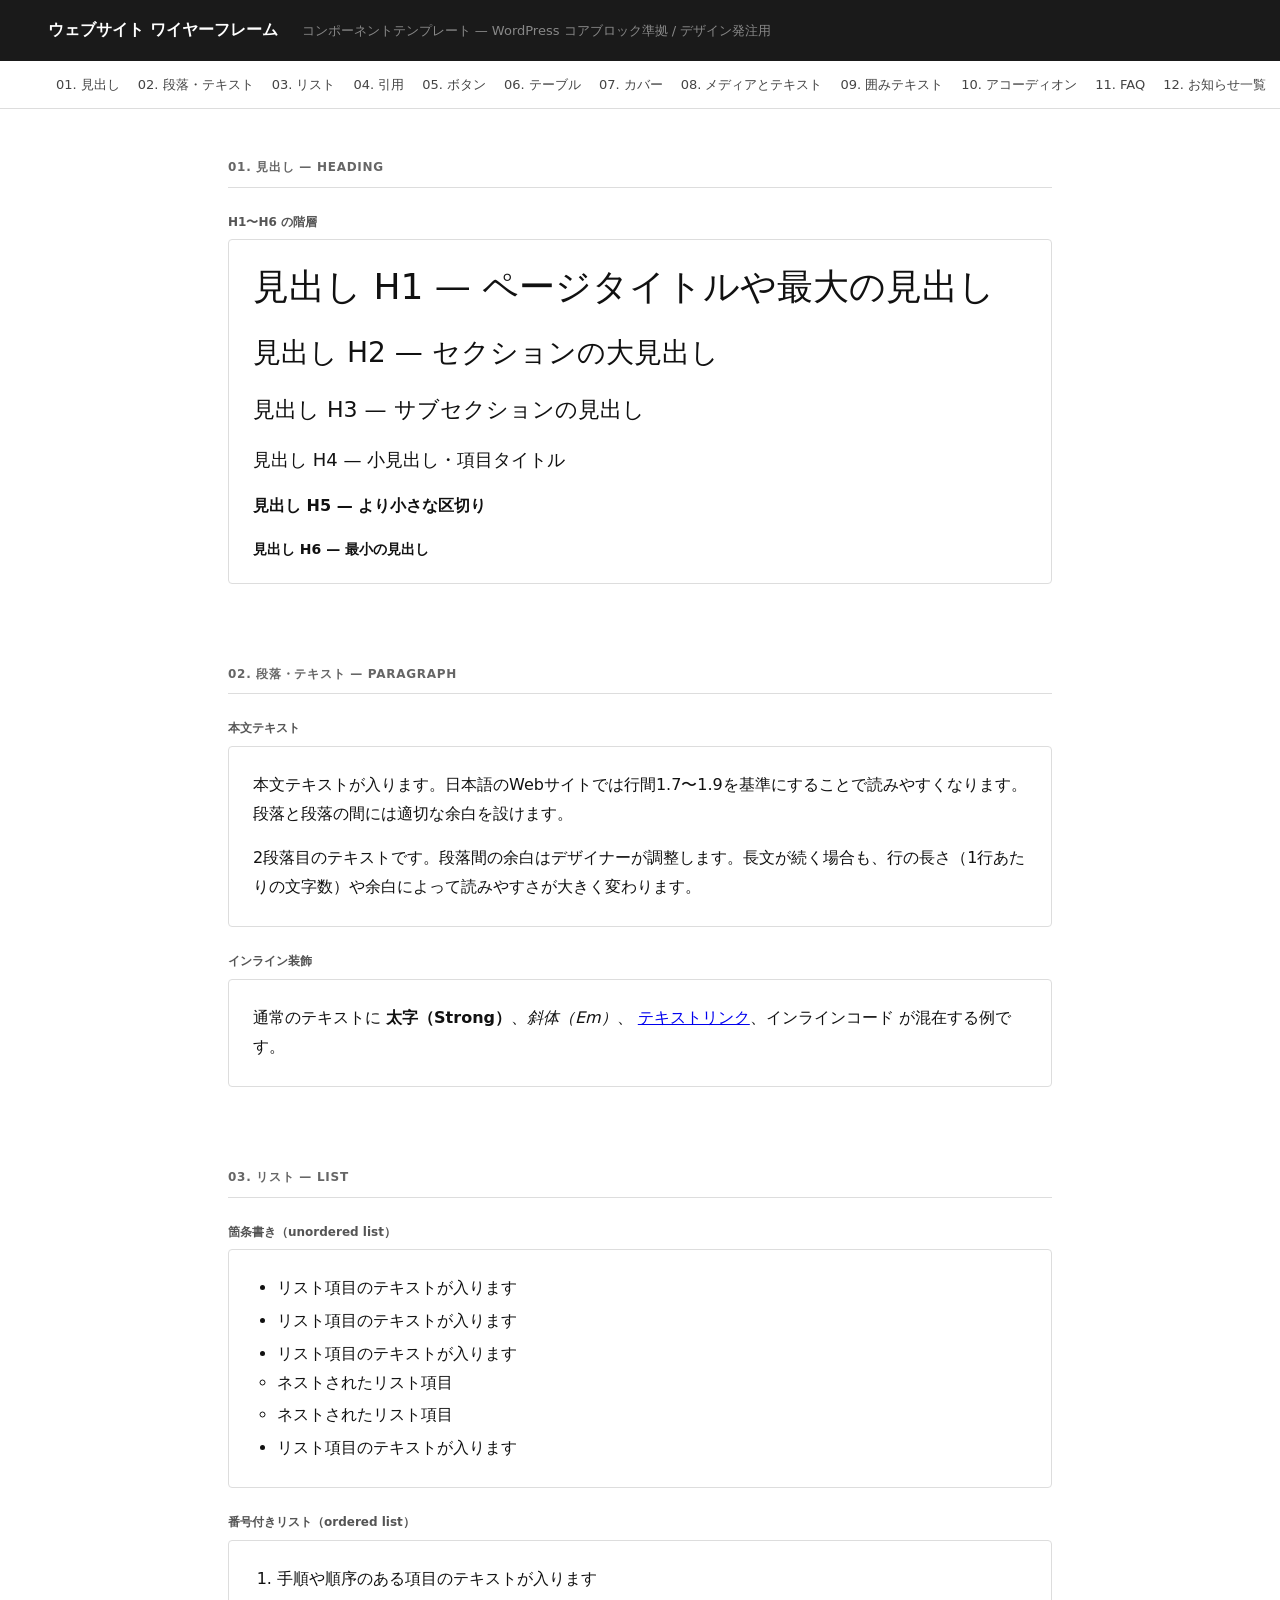
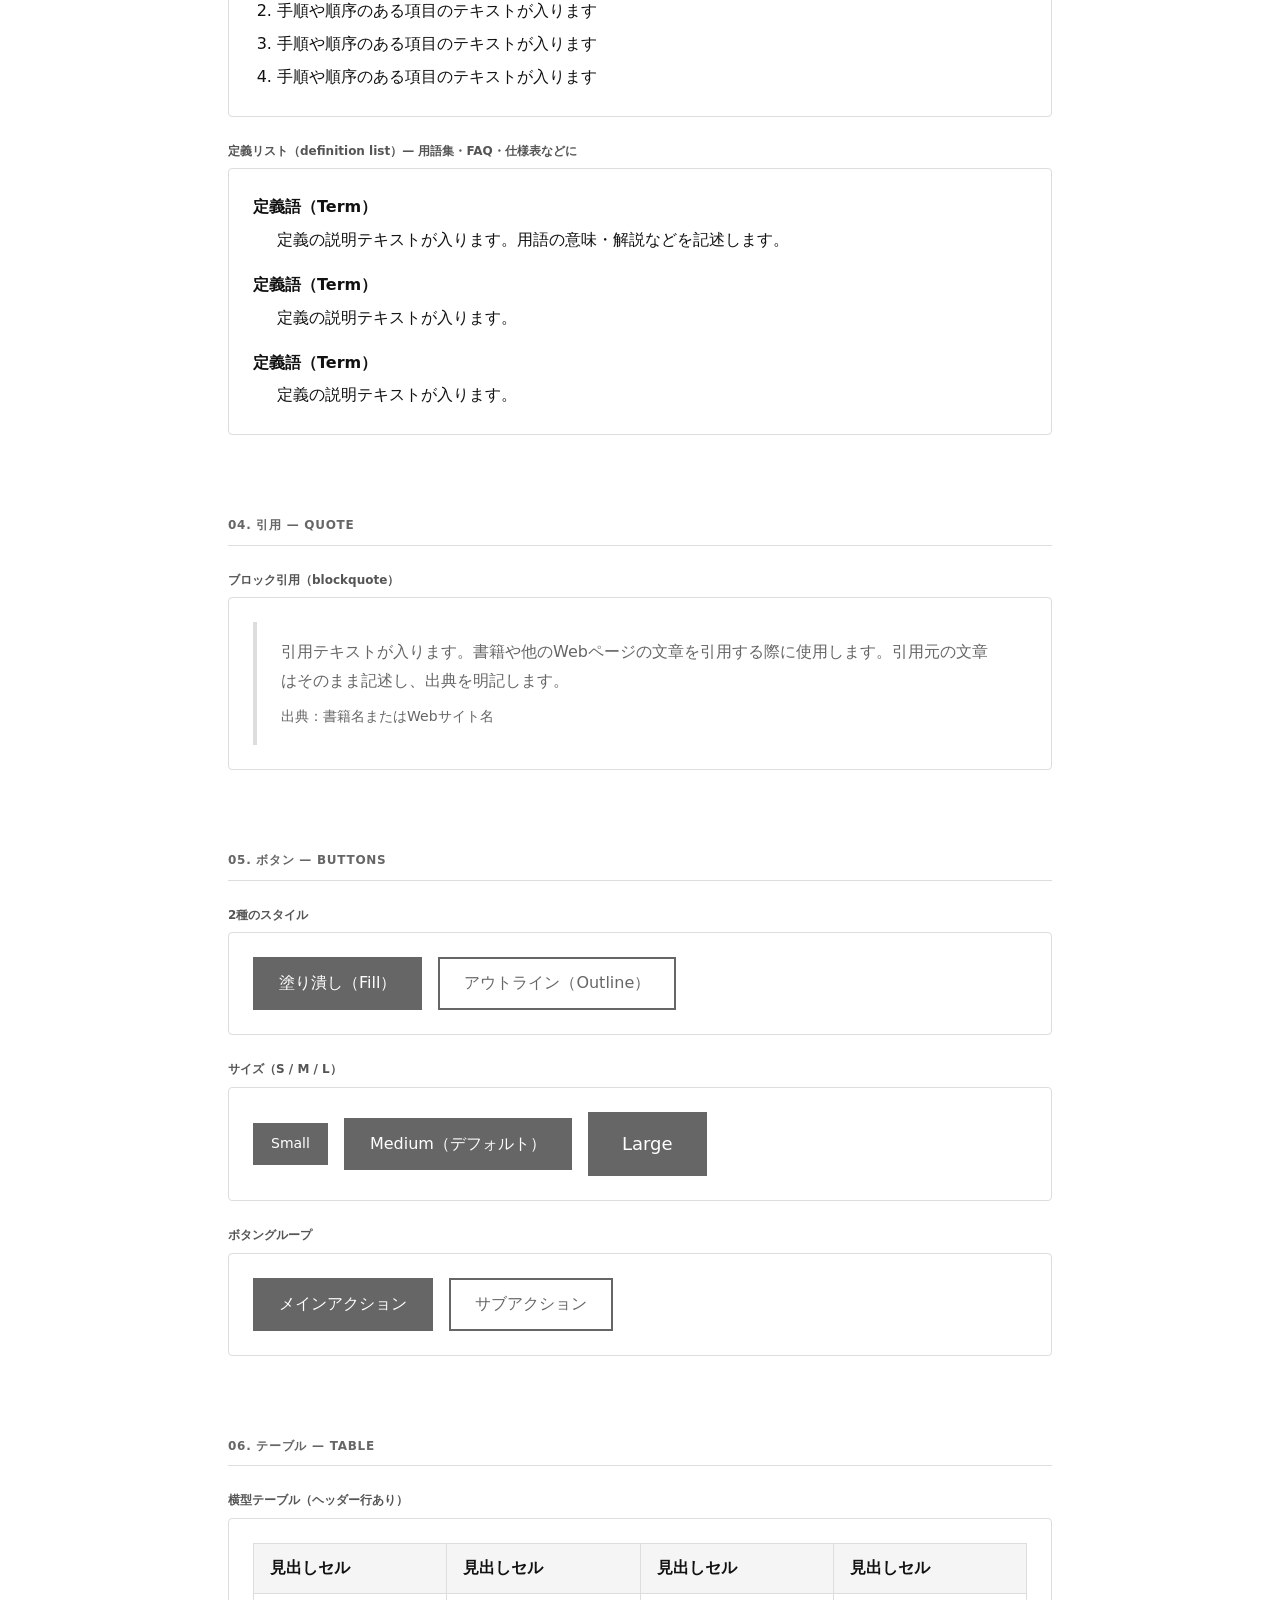
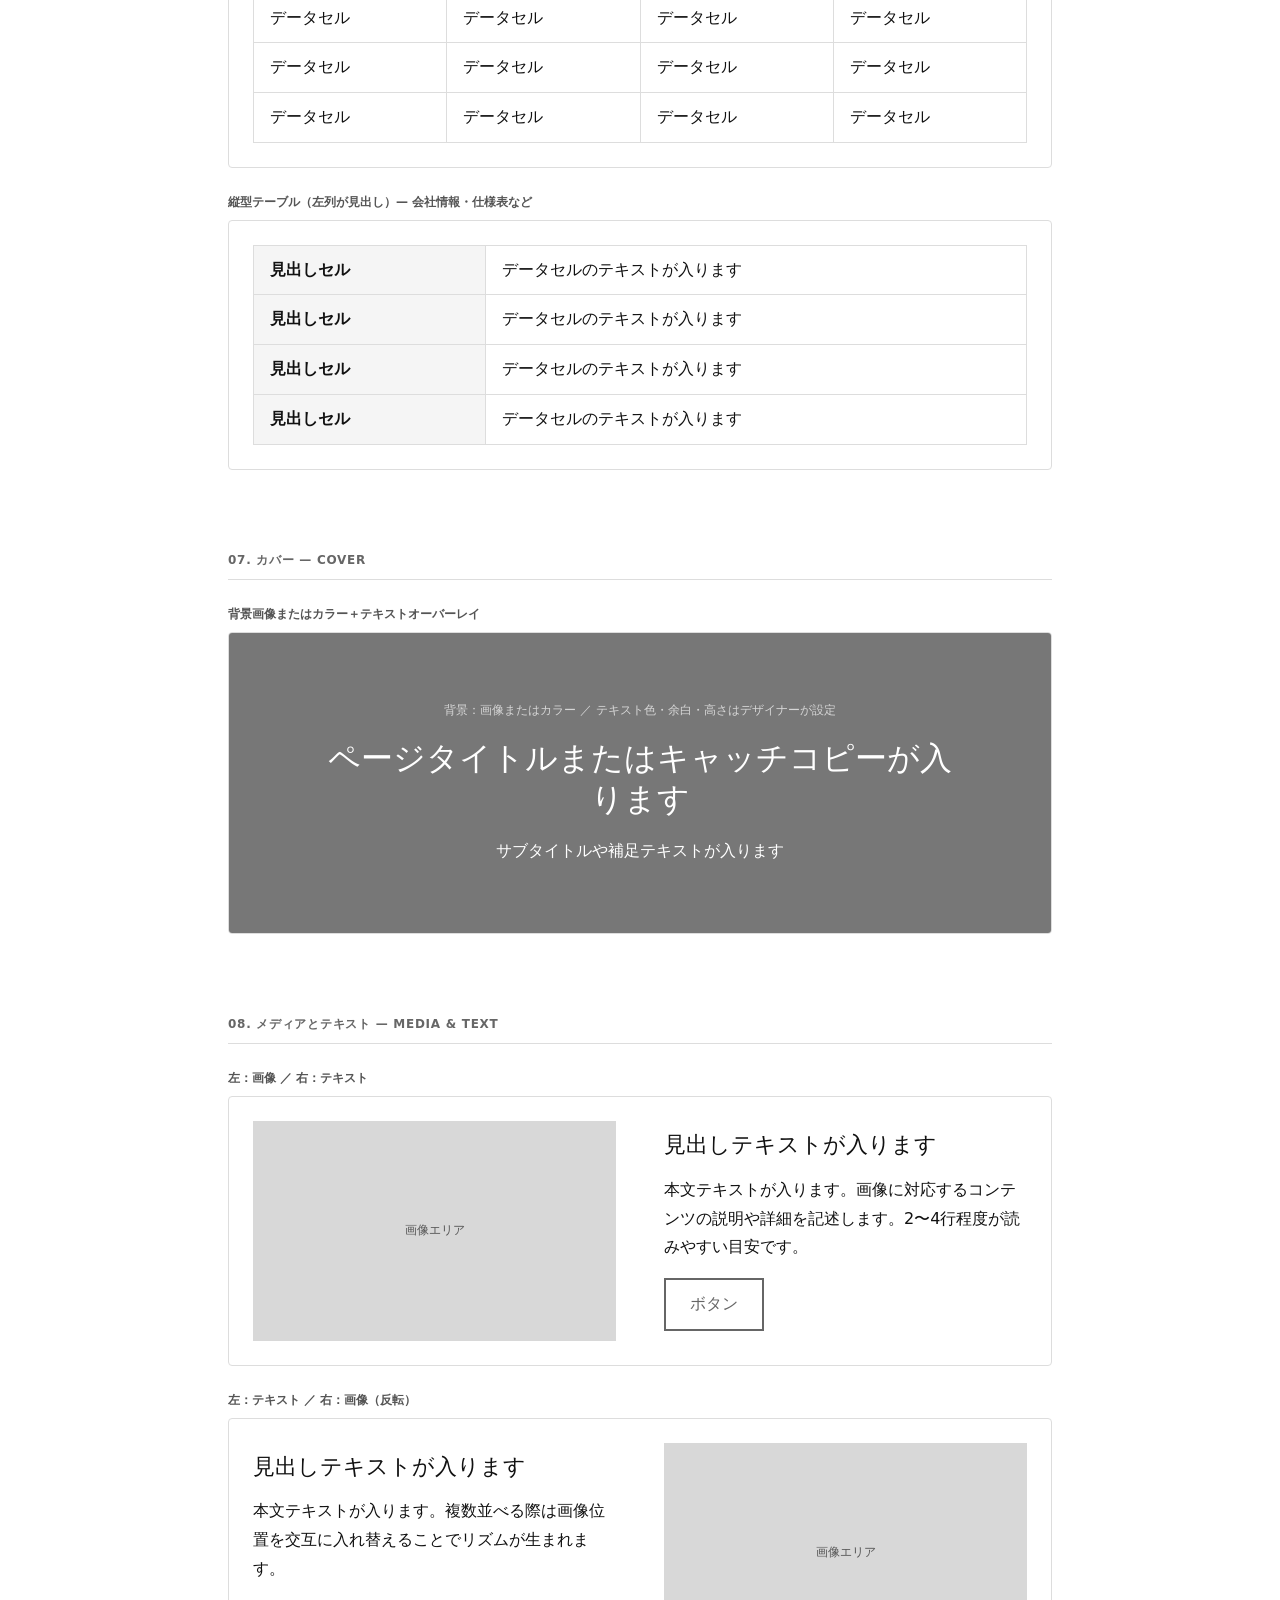
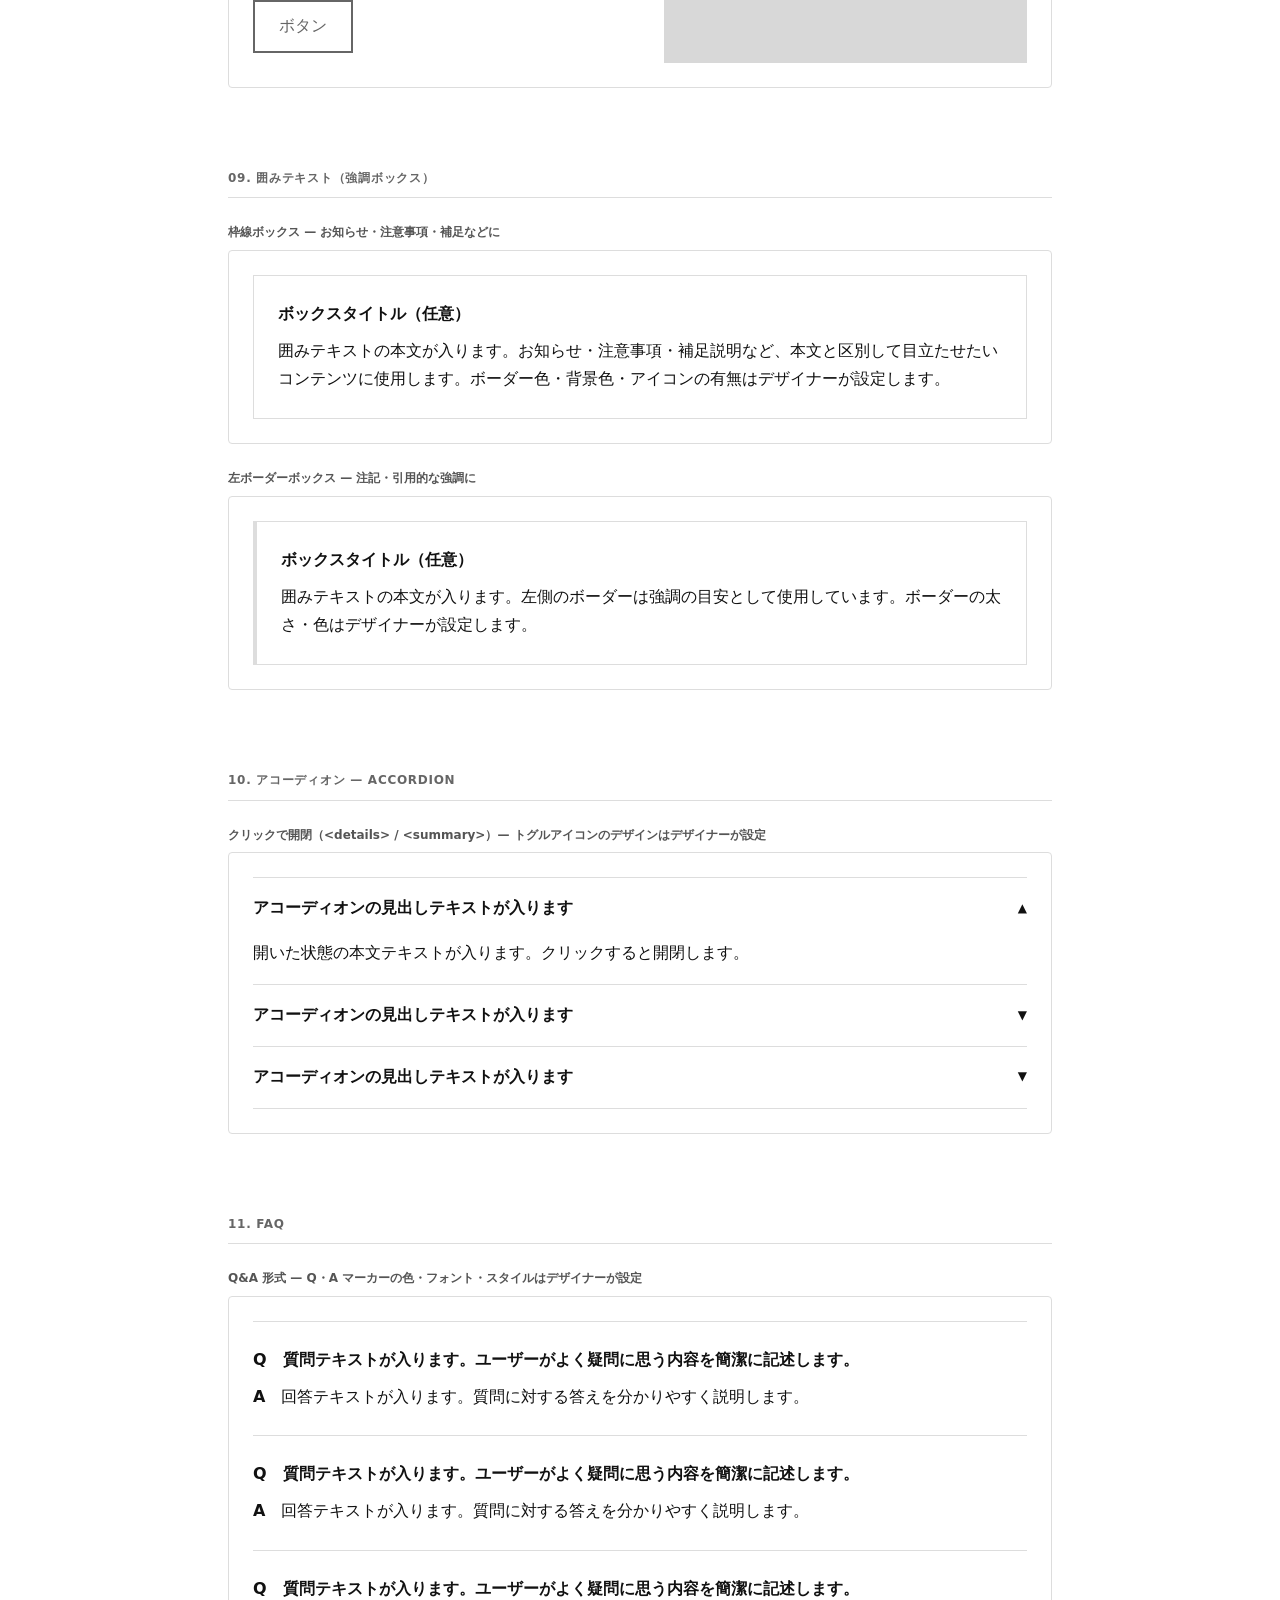
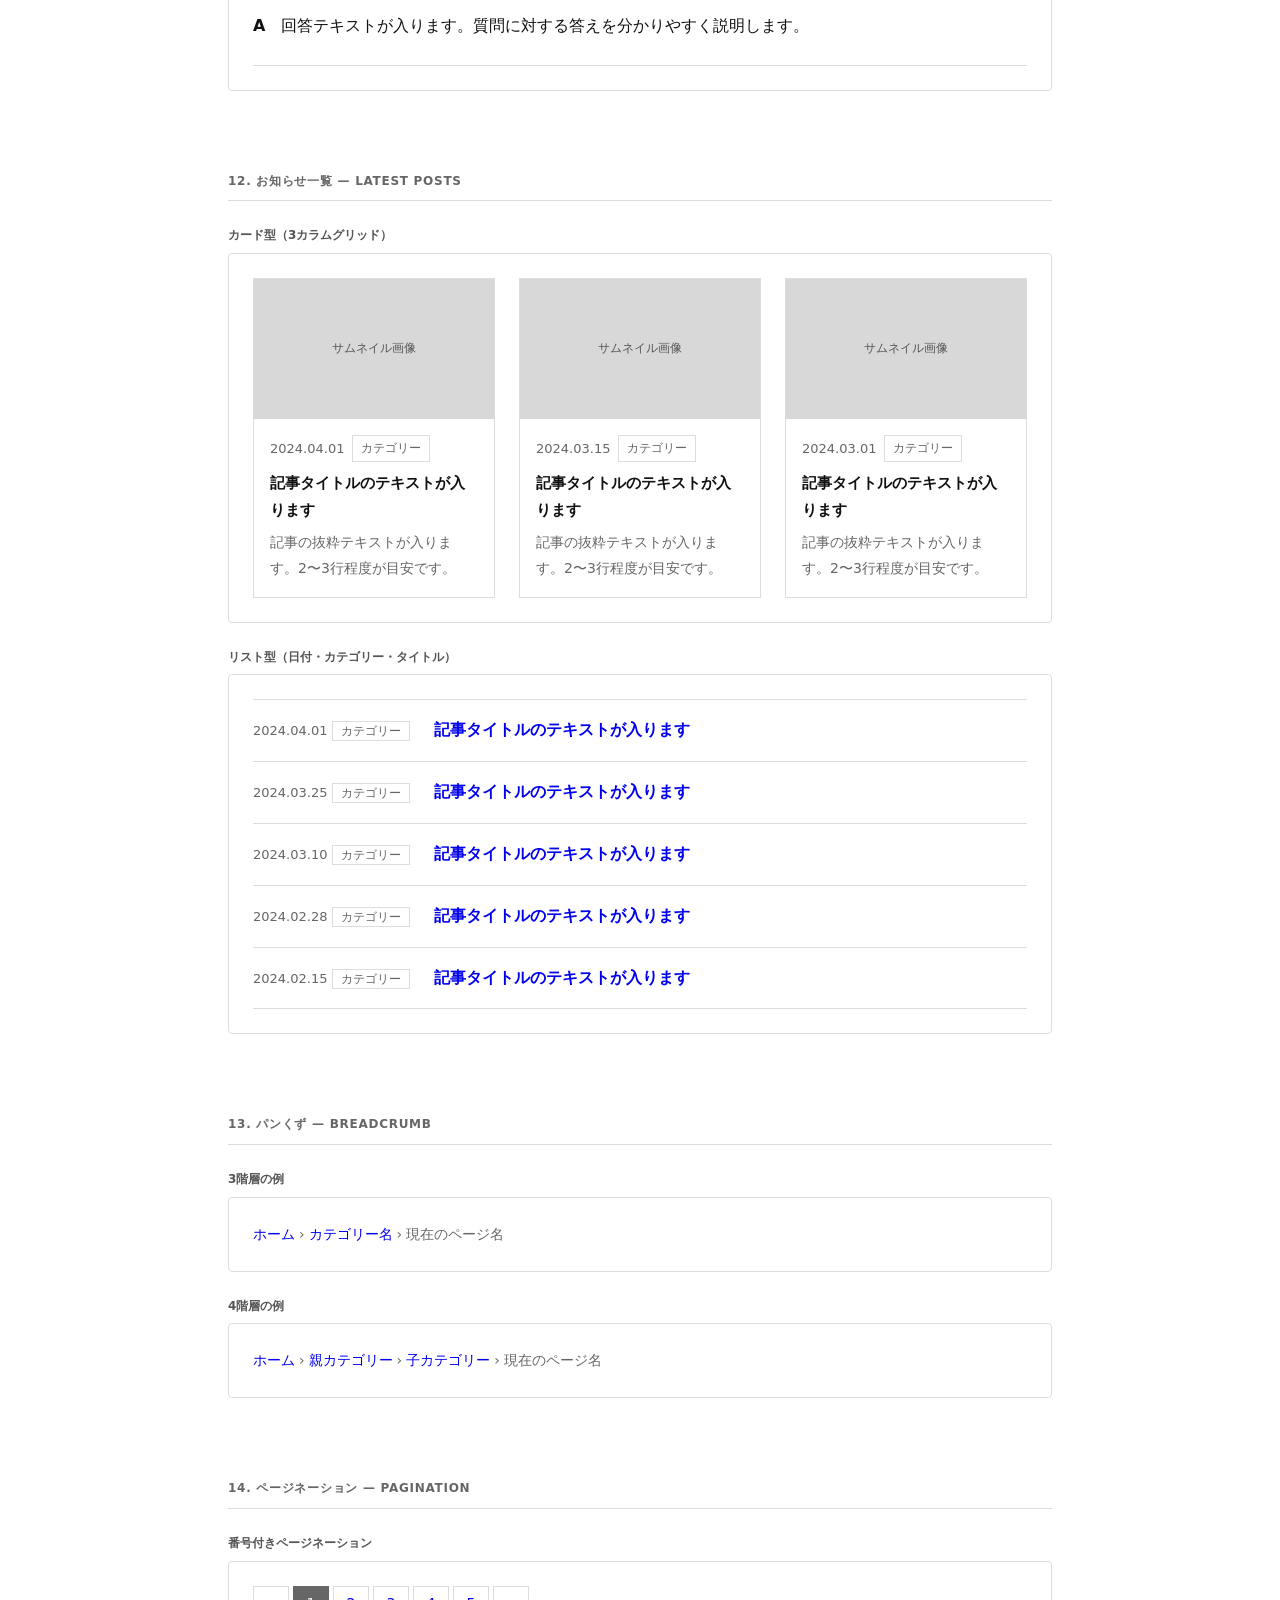
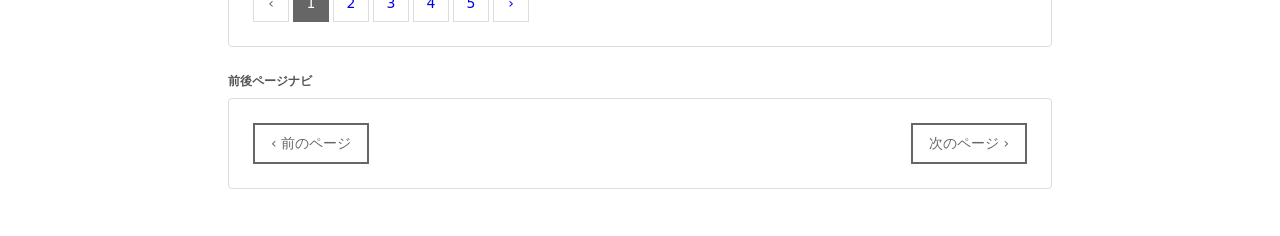
==== commit 31b3bfbd: "ワイヤーフレームレイアウト改善 - サイドバーナビをヘッダー直下の水平トップナビに変更（PC・モバイル共通） - ページ背景色を白（#fff）に変更してデザイナーの誤認を防止 - カラーコントラスト改" ====
--- a/index.html
+++ b/index.html
@@ -13,30 +13,26 @@
   <p>コンポーネントテンプレート — WordPress コアブロック準拠 / デザイン発注用</p>
 </header>
 
+<nav class="t-nav" aria-label="目次">
+  <ol>
+    <li><a href="#heading">01. 見出し</a></li>
+    <li><a href="#paragraph">02. 段落・テキスト</a></li>
+    <li><a href="#list">03. リスト</a></li>
+    <li><a href="#quote">04. 引用</a></li>
+    <li><a href="#buttons">05. ボタン</a></li>
+    <li><a href="#table">06. テーブル</a></li>
+    <li><a href="#cover">07. カバー</a></li>
+    <li><a href="#media-text">08. メディアとテキスト</a></li>
+    <li><a href="#box">09. 囲みテキスト</a></li>
+    <li><a href="#accordion">10. アコーディオン</a></li>
+    <li><a href="#faq">11. FAQ</a></li>
+    <li><a href="#posts">12. お知らせ一覧</a></li>
+    <li><a href="#breadcrumb">13. パンくず</a></li>
+    <li><a href="#pagination">14. ページネーション</a></li>
+  </ol>
+</nav>
+
 <div class="t-wrap">
-
-  <nav class="t-nav" aria-label="目次">
-    <p class="t-nav__label">コンポーネント</p>
-    <ol>
-      <li><a href="#heading">01. 見出し</a></li>
-      <li><a href="#paragraph">02. 段落・テキスト</a></li>
-      <li><a href="#list">03. リスト</a></li>
-      <li><a href="#quote">04. 引用</a></li>
-      <li><a href="#buttons">05. ボタン</a></li>
-      <li><a href="#table">06. テーブル</a></li>
-      <li><a href="#image">07. 画像</a></li>
-      <li><a href="#gallery">08. ギャラリー</a></li>
-      <li><a href="#cover">09. カバー</a></li>
-      <li><a href="#media-text">10. メディアとテキスト</a></li>
-      <li><a href="#columns">11. カラムレイアウト</a></li>
-      <li><a href="#box">12. 囲みテキスト</a></li>
-      <li><a href="#accordion">13. アコーディオン</a></li>
-      <li><a href="#faq">14. FAQ</a></li>
-      <li><a href="#posts">15. お知らせ一覧</a></li>
-      <li><a href="#breadcrumb">16. パンくず</a></li>
-      <li><a href="#pagination">17. ページネーション</a></li>
-    </ol>
-  </nav>
 
   <main class="t-main">
 
@@ -108,6 +104,18 @@
           <li>手順や順序のある項目のテキストが入ります</li>
         </ol>
       </div>
+
+      <p class="demo-label">定義リスト（definition list）— 用語集・FAQ・仕様表などに</p>
+      <div class="demo">
+        <dl class="wf-dl">
+          <dt>定義語（Term）</dt>
+          <dd>定義の説明テキストが入ります。用語の意味・解説などを記述します。</dd>
+          <dt>定義語（Term）</dt>
+          <dd>定義の説明テキストが入ります。</dd>
+          <dt>定義語（Term）</dt>
+          <dd>定義の説明テキストが入ります。</dd>
+        </dl>
+      </div>
     </section>
 
     <!-- ================================================
@@ -227,73 +235,10 @@
     </section>
 
     <!-- ================================================
-         07. 画像（Image ブロック）
-         ================================================ -->
-    <section id="image">
-      <p class="s-heading">07. 画像 — Image</p>
-
-      <p class="demo-label">キャプションなし</p>
-      <div class="demo">
-        <div class="ph" style="height:200px;">画像エリア（横幅 100%）</div>
-      </div>
-
-      <p class="demo-label">キャプション付き</p>
-      <div class="demo">
-        <figure class="wf-figure">
-          <div class="ph" style="height:200px;">画像エリア（横幅 100%）</div>
-          <figcaption>画像のキャプションテキストが入ります。写真の説明や出典などを記載します。</figcaption>
-        </figure>
-      </div>
-
-      <p class="demo-label">サイズ指定のバリエーション</p>
-      <div class="demo">
-        <div class="ph" style="height:140px; max-width:320px;">small（最大幅 320px）</div>
-        <br>
-        <div class="ph" style="height:140px; max-width:480px;">medium（最大幅 480px）</div>
-        <br>
-        <div class="ph" style="height:140px;">large / full（横幅 100%）</div>
-      </div>
-    </section>
-
-    <!-- ================================================
-         08. ギャラリー（Gallery ブロック）
-         ================================================ -->
-    <section id="gallery">
-      <p class="s-heading">08. ギャラリー — Gallery</p>
-
-      <p class="demo-label">2カラム</p>
-      <div class="demo">
-        <div class="wf-gallery wf-gallery--2">
-          <div class="ph" style="height:160px;">画像</div>
-          <div class="ph" style="height:160px;">画像</div>
-        </div>
-      </div>
-
-      <p class="demo-label">3カラム</p>
-      <div class="demo">
-        <div class="wf-gallery wf-gallery--3">
-          <div class="ph" style="height:140px;">画像</div>
-          <div class="ph" style="height:140px;">画像</div>
-          <div class="ph" style="height:140px;">画像</div>
-        </div>
-      </div>
-
-      <p class="demo-label">4カラム</p>
-      <div class="demo">
-        <div class="wf-gallery wf-gallery--4">
-          <div class="ph" style="height:120px;">画像</div>
-          <div class="ph" style="height:120px;">画像</div>
-          <div class="ph" style="height:120px;">画像</div>
-          <div class="ph" style="height:120px;">画像</div>
-        </div>
-      </div>
-    </section>
-
-    <!-- ================================================
-         09. カバー（Cover ブロック）
+         07. カバー（Cover ブロック）
          ================================================ -->
     <section id="cover">
-      <p class="s-heading">09. カバー — Cover</p>
+      <p class="s-heading">07. カバー — Cover</p>
 
       <p class="demo-label">背景画像またはカラー＋テキストオーバーレイ</p>
       <div class="demo" style="padding:0; overflow:hidden;">
@@ -308,10 +253,10 @@
     </section>
 
     <!-- ================================================
-         10. メディアとテキスト（Media & Text ブロック）
+         08. メディアとテキスト（Media & Text ブロック）
          ================================================ -->
     <section id="media-text">
-      <p class="s-heading">10. メディアとテキスト — Media &amp; Text</p>
+      <p class="s-heading">08. メディアとテキスト — Media &amp; Text</p>
 
       <p class="demo-label">左：画像 ／ 右：テキスト</p>
       <div class="demo">
@@ -343,42 +288,10 @@
     </section>
 
     <!-- ================================================
-         11. カラムレイアウト（Columns ブロック）
-         ================================================ -->
-    <section id="columns">
-      <p class="s-heading">11. カラムレイアウト — Columns</p>
-
-      <p class="demo-label">2カラム（均等）</p>
-      <div class="demo">
-        <div class="wf-columns wf-columns--2">
-          <div class="wf-col">コンテンツ A</div>
-          <div class="wf-col">コンテンツ B</div>
-        </div>
-      </div>
-
-      <p class="demo-label">3カラム（均等）</p>
-      <div class="demo">
-        <div class="wf-columns wf-columns--3">
-          <div class="wf-col">コンテンツ A</div>
-          <div class="wf-col">コンテンツ B</div>
-          <div class="wf-col">コンテンツ C</div>
-        </div>
-      </div>
-
-      <p class="demo-label">1:2 比率（狭いカラム＋広いカラム）</p>
-      <div class="demo">
-        <div class="wf-columns wf-columns--1-2">
-          <div class="wf-col">ナロー</div>
-          <div class="wf-col">ワイド</div>
-        </div>
-      </div>
-    </section>
-
-    <!-- ================================================
-         12. 囲みテキスト（強調ボックス）
+         09. 囲みテキスト（強調ボックス）
          ================================================ -->
     <section id="box">
-      <p class="s-heading">12. 囲みテキスト（強調ボックス）</p>
+      <p class="s-heading">09. 囲みテキスト（強調ボックス）</p>
 
       <p class="demo-label">枠線ボックス — お知らせ・注意事項・補足などに</p>
       <div class="demo">
@@ -398,10 +311,10 @@
     </section>
 
     <!-- ================================================
-         13. アコーディオン（Accordion ブロック）
+         10. アコーディオン（Accordion ブロック）
          ================================================ -->
     <section id="accordion">
-      <p class="s-heading">13. アコーディオン — Accordion</p>
+      <p class="s-heading">10. アコーディオン — Accordion</p>
 
       <p class="demo-label">クリックで開閉（&lt;details&gt; / &lt;summary&gt;）— トグルアイコンのデザインはデザイナーが設定</p>
       <div class="demo">
@@ -429,10 +342,10 @@
     </section>
 
     <!-- ================================================
-         14. FAQ
+         11. FAQ
          ================================================ -->
     <section id="faq">
-      <p class="s-heading">14. FAQ</p>
+      <p class="s-heading">11. FAQ</p>
 
       <p class="demo-label">Q&amp;A 形式 — Q・A マーカーの色・フォント・スタイルはデザイナーが設定</p>
       <div class="demo">
@@ -472,10 +385,10 @@
     </section>
 
     <!-- ================================================
-         15. お知らせ一覧（Latest Posts ブロック）
+         12. お知らせ一覧（Latest Posts ブロック）
          ================================================ -->
     <section id="posts">
-      <p class="s-heading">15. お知らせ一覧 — Latest Posts</p>
+      <p class="s-heading">12. お知らせ一覧 — Latest Posts</p>
 
       <p class="demo-label">カード型（3カラムグリッド）</p>
       <div class="demo">
@@ -559,10 +472,10 @@
     </section>
 
     <!-- ================================================
-         16. パンくず
+         13. パンくず
          ================================================ -->
     <section id="breadcrumb">
-      <p class="s-heading">16. パンくず — Breadcrumb</p>
+      <p class="s-heading">13. パンくず — Breadcrumb</p>
 
       <p class="demo-label">3階層の例</p>
       <div class="demo">
@@ -589,10 +502,10 @@
     </section>
 
     <!-- ================================================
-         17. ページネーション
+         14. ページネーション
          ================================================ -->
     <section id="pagination">
-      <p class="s-heading">17. ページネーション — Pagination</p>
+      <p class="s-heading">14. ページネーション — Pagination</p>
 
       <p class="demo-label">番号付きページネーション</p>
       <div class="demo">
--- a/style.css
+++ b/style.css
@@ -8,7 +8,7 @@
 /* ── CSS カスタムプロパティ ── */
 :root {
   /* カラー ★ */
-  --color-primary:      #888888;   /* ★ ブランドカラー（メイン） */
+  --color-primary:      #666666;   /* ★ ブランドカラー（メイン） */
   --color-primary-text: #ffffff;   /* ★ ブランドカラー上のテキスト色 */
   --color-text:         #111111;
   --color-text-sub:     #666666;
@@ -35,7 +35,7 @@
 
   /* ── ワイヤーフレーム専用（デザイン制作後に不要） ── */
   --wf-ph-bg:   #d8d8d8;   /* 画像プレースホルダー背景 */
-  --wf-ph-text: #aaaaaa;   /* 画像プレースホルダーテキスト */
+  --wf-ph-text: #555555;   /* 画像プレースホルダーテキスト */
 }
 
 /* ── リセット ── */
@@ -46,7 +46,7 @@
   font-size: 1rem;
   line-height: var(--leading-base);
   color: var(--color-text);
-  background: #ebebeb;
+  background: #ffffff;
 }
 
 img { max-width: 100%; height: auto; display: block; }
@@ -65,29 +65,22 @@
 .t-header h1 { font-size: 1rem; font-weight: 700; }
 .t-header p  { font-size: .8125rem; color: #888; }
 
-.t-wrap { display: flex; min-height: 100vh; }
-
 .t-nav {
-  width: 200px;
-  flex-shrink: 0;
   background: #fff;
-  border-right: 1px solid #ddd;
-  padding: var(--sp-md) var(--sp-sm);
+  border-bottom: 1px solid #ddd;
+  padding: var(--sp-xs) var(--sp-lg);
   position: sticky;
   top: 0;
-  height: 100vh;
-  overflow-y: auto;
-}
-.t-nav__label {
-  font-size: .6875rem;
-  font-weight: 700;
-  text-transform: uppercase;
-  letter-spacing: .08em;
-  color: #aaa;
-  margin-bottom: .5rem;
-}
-.t-nav ol { list-style: none; }
-.t-nav li + li { margin-top: 2px; }
+  z-index: 100;
+  overflow-x: auto;
+}
+.t-nav ol {
+  display: flex;
+  flex-wrap: nowrap;
+  gap: 2px;
+  list-style: none;
+  white-space: nowrap;
+}
 .t-nav a {
   display: block;
   font-size: .8125rem;
@@ -98,7 +91,9 @@
 }
 .t-nav a:hover { background: #f0f0f0; }
 
-.t-main { flex: 1; padding: var(--sp-lg); max-width: 920px; }
+.t-wrap { }
+
+.t-main { padding: var(--sp-lg); max-width: 920px; margin: 0 auto; }
 
 /* セクション */
 section + section { margin-top: var(--sp-xl); }
@@ -108,7 +103,7 @@
   font-weight: 700;
   letter-spacing: .06em;
   text-transform: uppercase;
-  color: #999;
+  color: #666;
   padding-bottom: .5rem;
   border-bottom: 1px solid #ddd;
   margin-bottom: var(--sp-md);
@@ -116,7 +111,7 @@
 
 .demo-label {
   font-size: .75rem;
-  color: #888;
+  color: #555;
   font-weight: 600;
   margin-top: var(--sp-md);
   margin-bottom: .375rem;
@@ -167,6 +162,10 @@
 }
 .wf-ul li + li,
 .wf-ol li + li { margin-top: .25rem; }
+
+.wf-dl dt { font-weight: 700; margin-top: var(--sp-sm); }
+.wf-dl dt:first-child { margin-top: 0; }
+.wf-dl dd { padding-left: 1.5rem; margin-top: .25rem; }
 
 /* ============================================================
    04. 引用（Quote ブロック）
@@ -229,25 +228,7 @@
 .wf-table--vertical th { width: 30%; background: var(--color-bg-sub); font-weight: 700; }
 
 /* ============================================================
-   07. 画像（Image ブロック）
-   ============================================================ */
-.wf-figure { }
-.wf-figure figcaption {
-  font-size: .875rem;
-  color: var(--color-text-sub);
-  margin-top: .5rem;
-}
-
-/* ============================================================
-   08. ギャラリー（Gallery ブロック）
-   ============================================================ */
-.wf-gallery { display: grid; gap: var(--sp-sm); }
-.wf-gallery--2 { grid-template-columns: repeat(2, 1fr); }
-.wf-gallery--3 { grid-template-columns: repeat(3, 1fr); }
-.wf-gallery--4 { grid-template-columns: repeat(4, 1fr); }
-
-/* ============================================================
-   09. カバー（Cover ブロック）
+   07. カバー（Cover ブロック）
    ============================================================ */
 .wf-cover {
   position: relative;
@@ -258,7 +239,7 @@
   justify-content: center;
   text-align: center;
   padding: var(--sp-lg);
-  background: var(--wf-ph-bg);
+  background: #777777;
   color: #fff;
 }
 .wf-cover__inner { max-width: 640px; }
@@ -271,7 +252,7 @@
 .wf-cover__sub { margin-top: var(--sp-sm); }
 
 /* ============================================================
-   10. メディアとテキスト（Media & Text ブロック）
+   08. メディアとテキスト（Media & Text ブロック）
    ============================================================ */
 .wf-media-text {
   display: grid;
@@ -284,22 +265,7 @@
 .wf-media-text__body > * + * { margin-top: var(--sp-sm); }
 
 /* ============================================================
-   11. カラムレイアウト（Columns ブロック）
-   ============================================================ */
-.wf-columns { display: grid; gap: var(--sp-md); }
-.wf-columns--2   { grid-template-columns: repeat(2, 1fr); }
-.wf-columns--3   { grid-template-columns: repeat(3, 1fr); }
-.wf-columns--1-2 { grid-template-columns: 1fr 2fr; }
-
-.wf-col {
-  background: var(--color-bg-sub);
-  border: 1px dashed var(--color-border);
-  padding: var(--sp-md);
-  min-height: 120px;
-}
-
-/* ============================================================
-   12. 囲みテキスト（強調ボックス）
+   09. 囲みテキスト（強調ボックス）
    ============================================================ */
 .wf-box {
   border: 1px solid var(--color-border);
@@ -313,7 +279,7 @@
 .wf-box--note { border-left: 4px solid var(--color-border); }
 
 /* ============================================================
-   13. アコーディオン（Accordion ブロック）
+   10. アコーディオン（Accordion ブロック）
    ============================================================ */
 .wf-accordion-wrap { border-top: 1px solid var(--color-border); }
 .wf-accordion {
@@ -334,7 +300,7 @@
 .wf-accordion__body { padding: 0 0 var(--sp-sm); }
 
 /* ============================================================
-   14. FAQ
+   11. FAQ
    ============================================================ */
 .wf-faq { }
 .wf-faq__item {
@@ -362,7 +328,7 @@
 }
 
 /* ============================================================
-   15. お知らせ一覧（Latest Posts ブロック）
+   12. お知らせ一覧（Latest Posts ブロック）
    ============================================================ */
 
 /* カード型 */
@@ -391,7 +357,7 @@
 .wf-post-item__title a:hover { text-decoration: underline; }
 
 /* ============================================================
-   16. パンくず
+   13. パンくず
    ============================================================ */
 .wf-breadcrumb {
   display: flex;
@@ -411,7 +377,7 @@
 .wf-breadcrumb__item[aria-current="page"] { color: var(--color-text-sub); }
 
 /* ============================================================
-   17. ページネーション
+   14. ページネーション
    ============================================================ */
 .wf-pagination { display: flex; flex-wrap: wrap; gap: .25rem; list-style: none; }
 .wf-pagination__item a,
@@ -433,3 +399,19 @@
   border-color: var(--color-primary);
 }
 .wf-pagination__item--disabled span { color: var(--color-text-sub); }
+
+/* ============================================================
+   レスポンシブ（モバイル対応）
+   ============================================================ */
+@media (max-width: 640px) {
+  .t-nav { padding: var(--sp-xs) var(--sp-sm); }
+  .t-main { padding: var(--sp-md); }
+
+  .wf-media-text {
+    grid-template-columns: 1fr;
+  }
+  .wf-media-text--reverse .wf-media-text__media { order: unset; }
+  .wf-media-text--reverse .wf-media-text__body  { order: unset; }
+
+  .wf-posts-grid { grid-template-columns: 1fr; }
+}
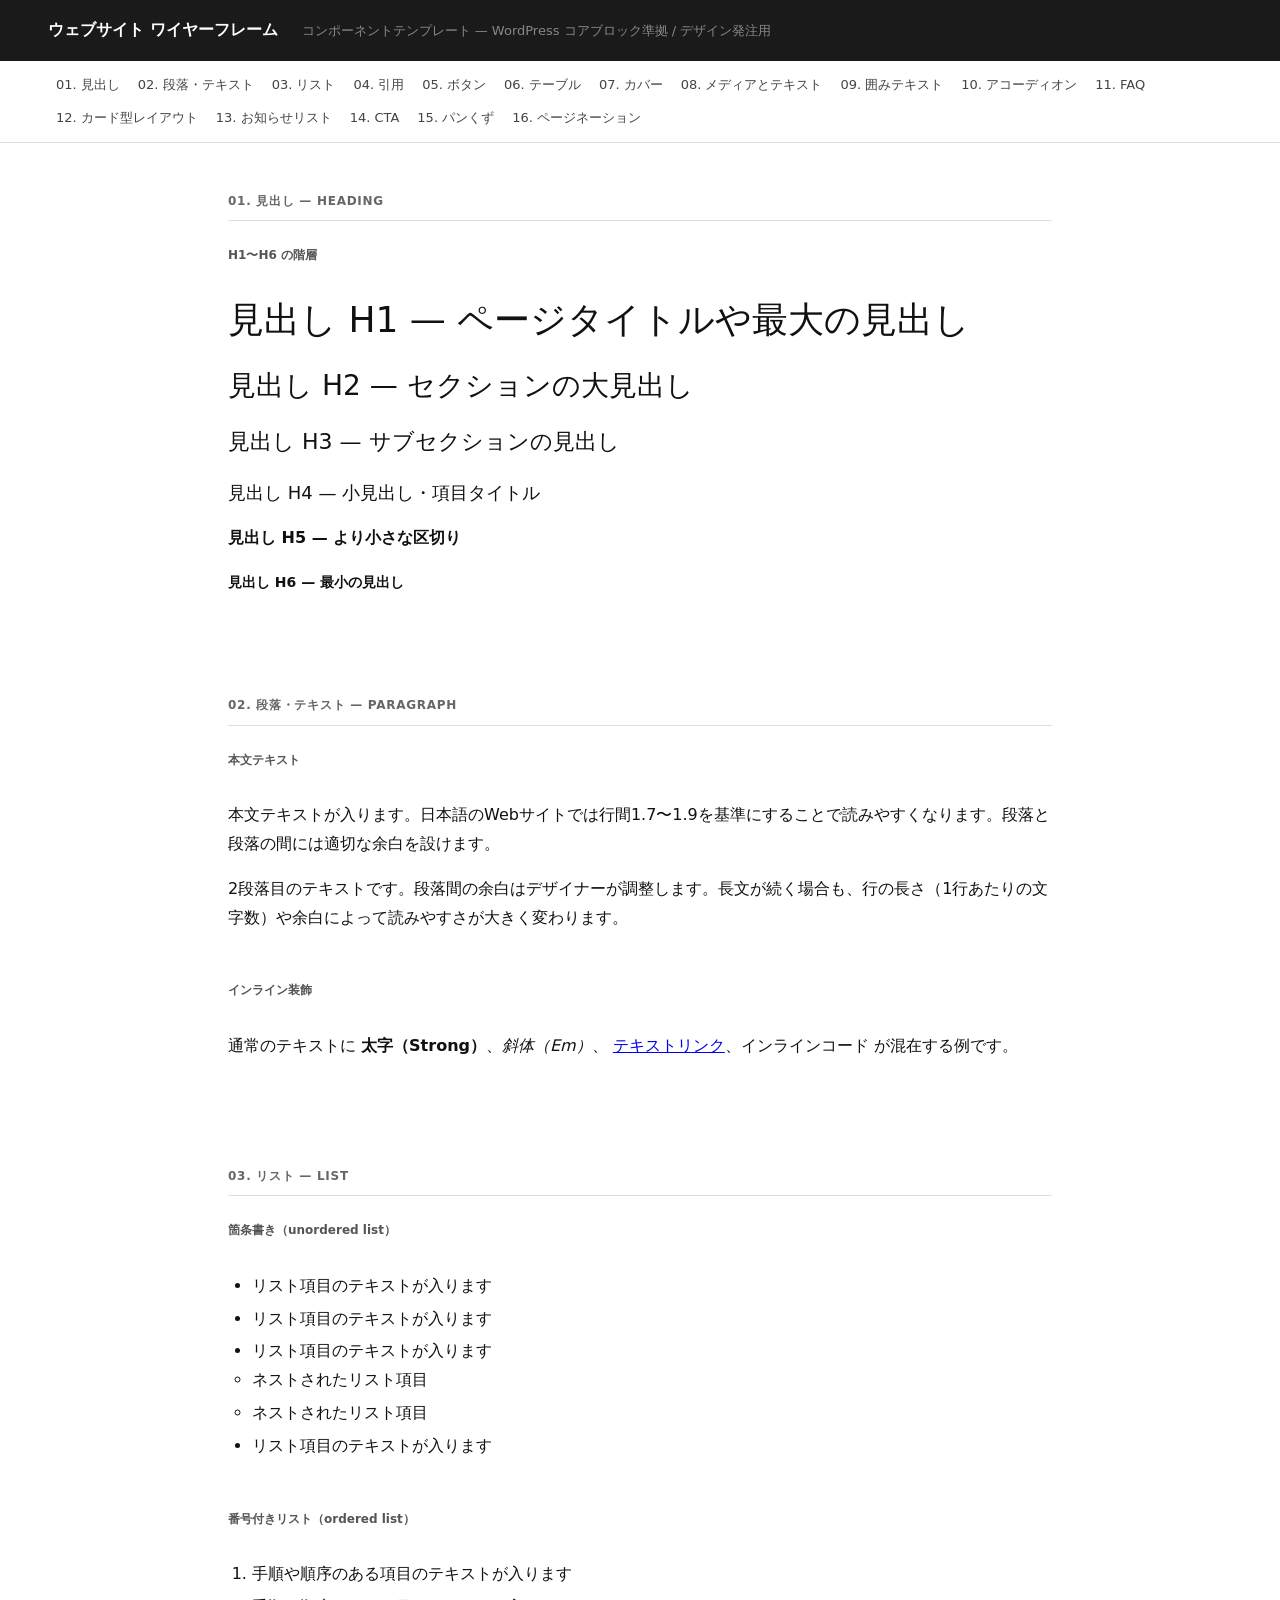
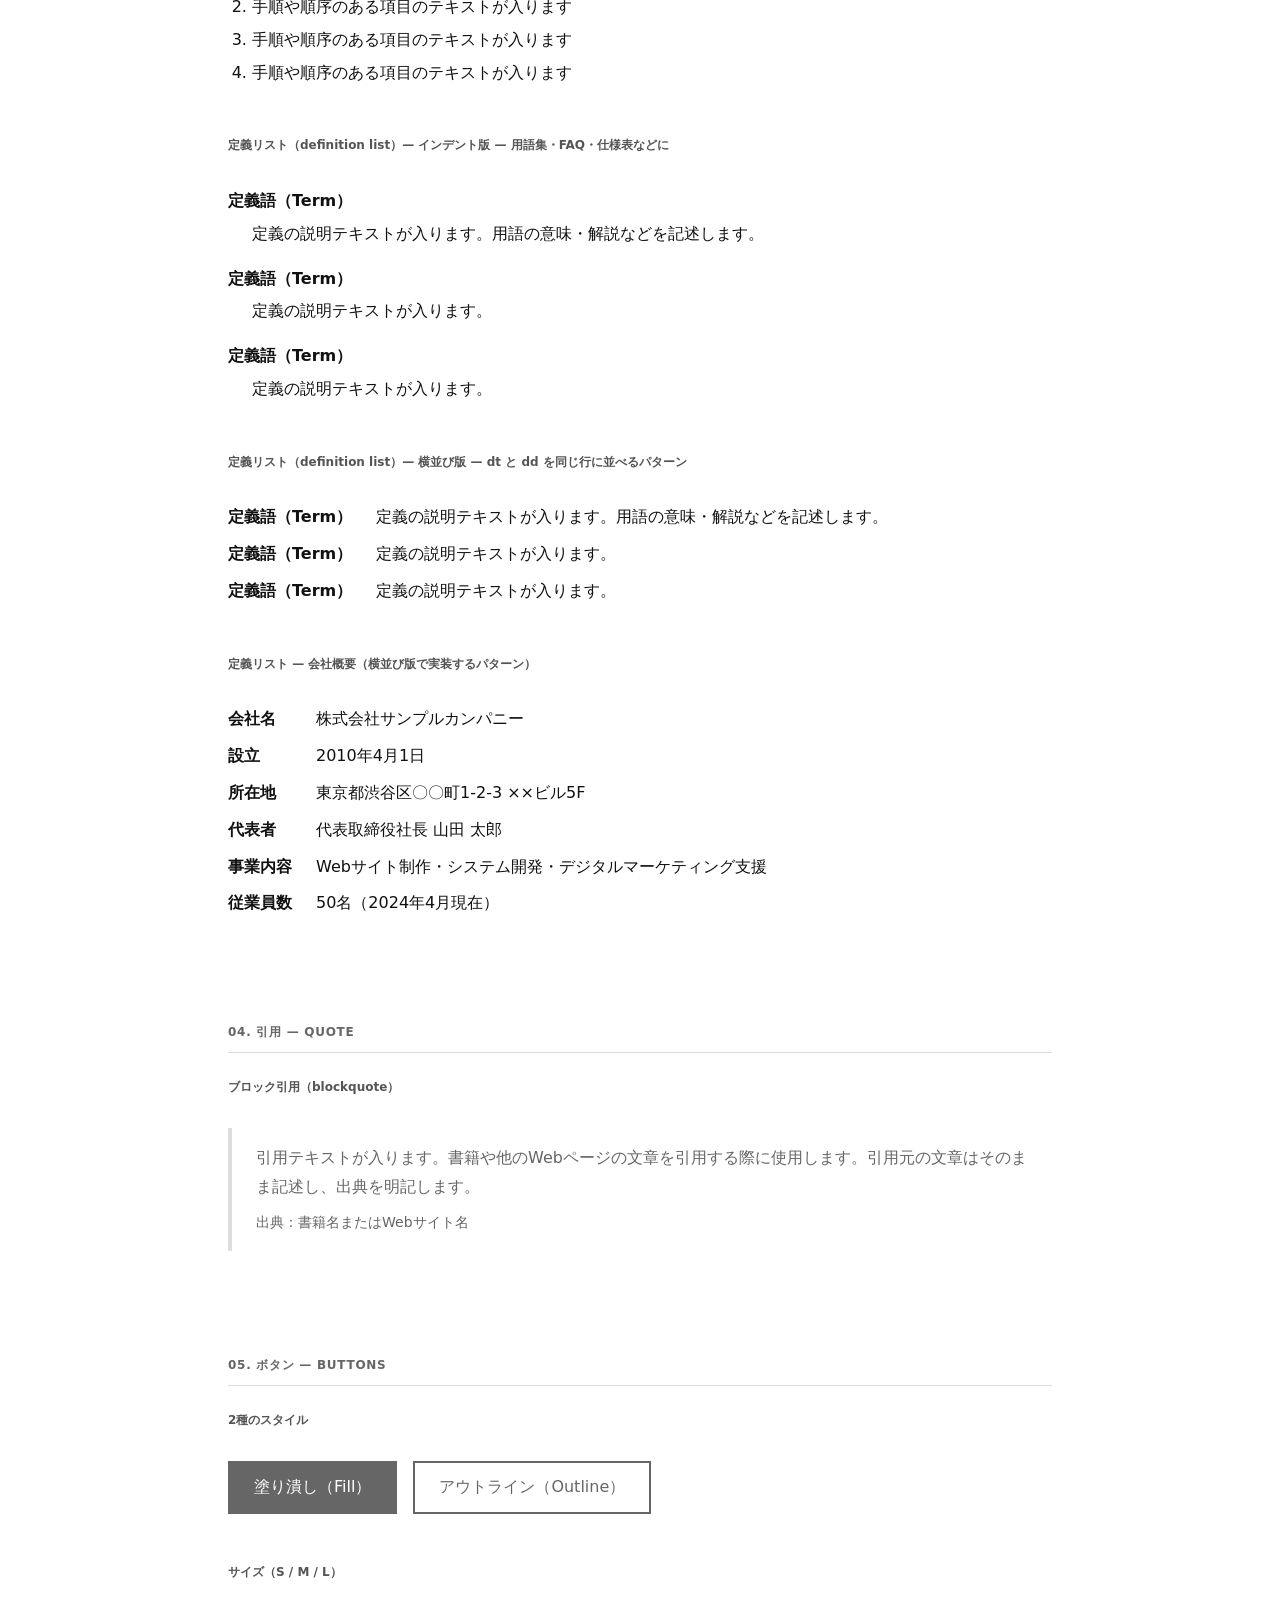
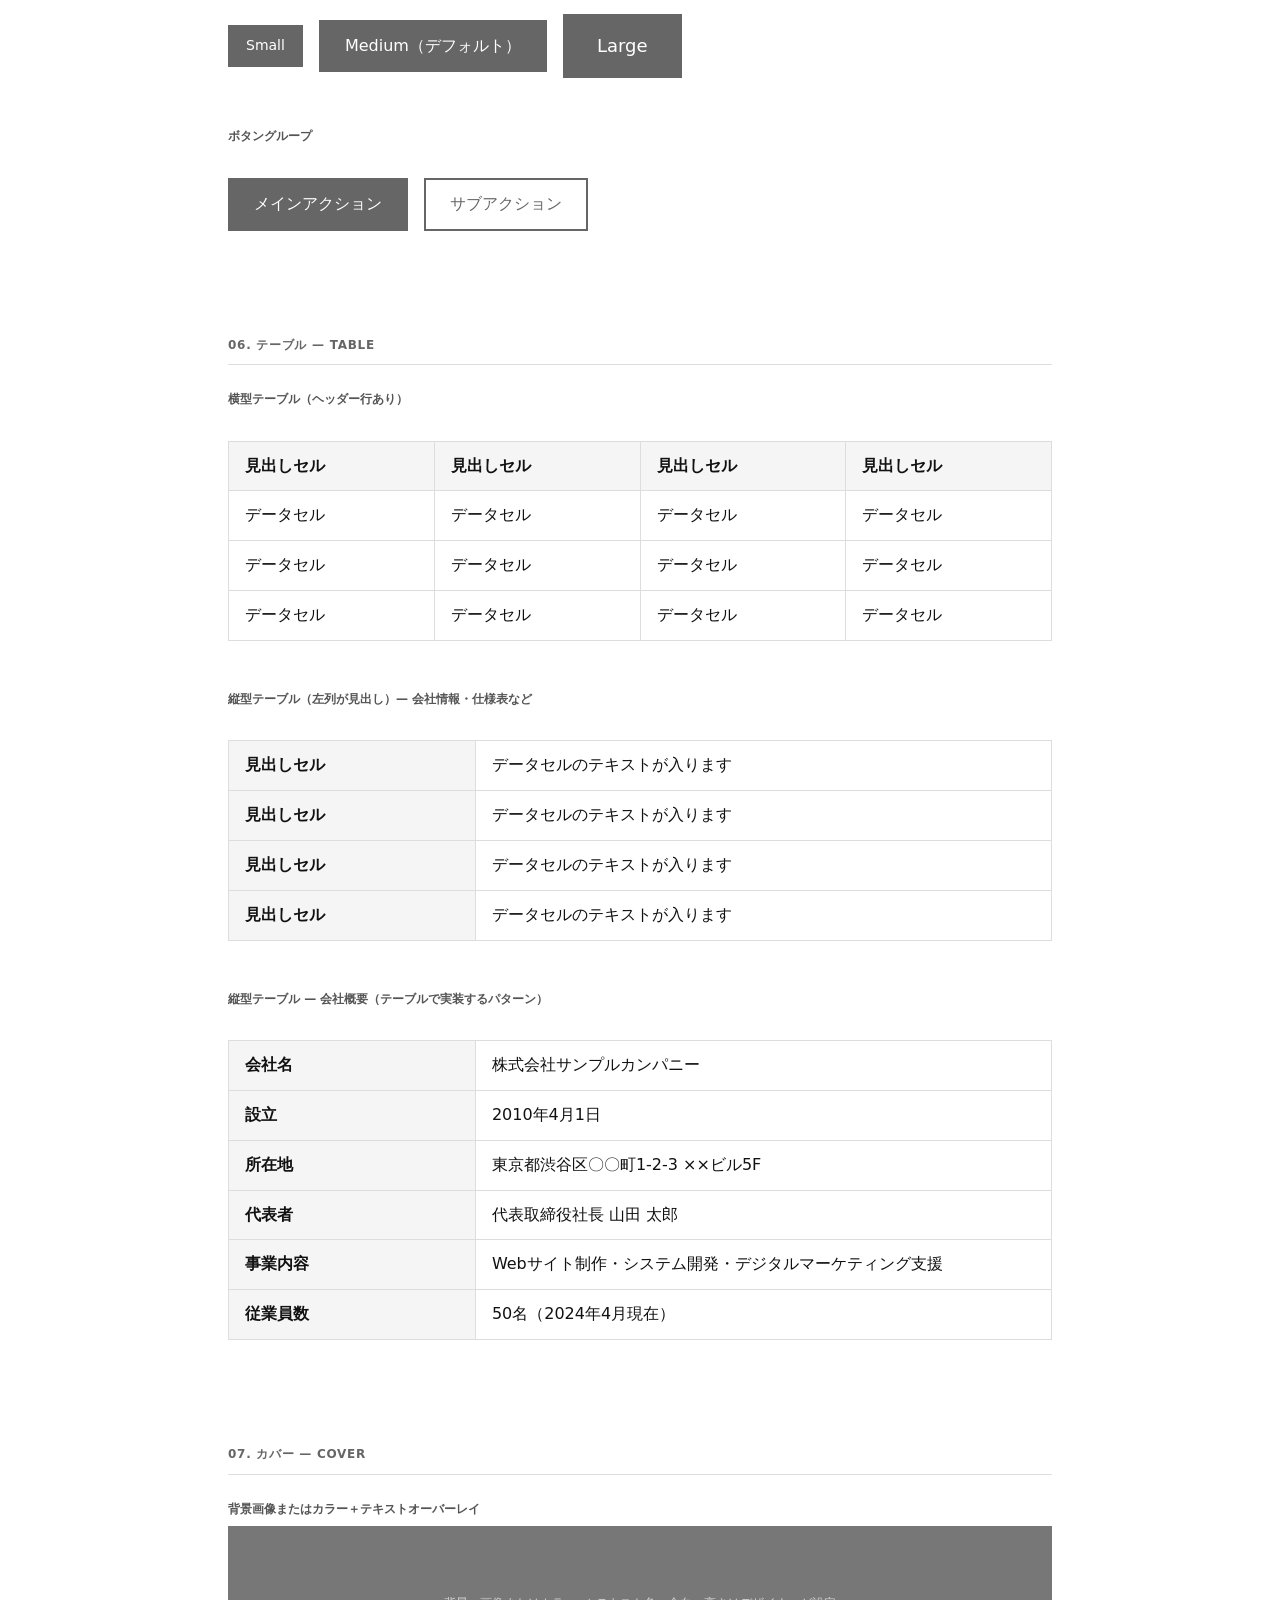
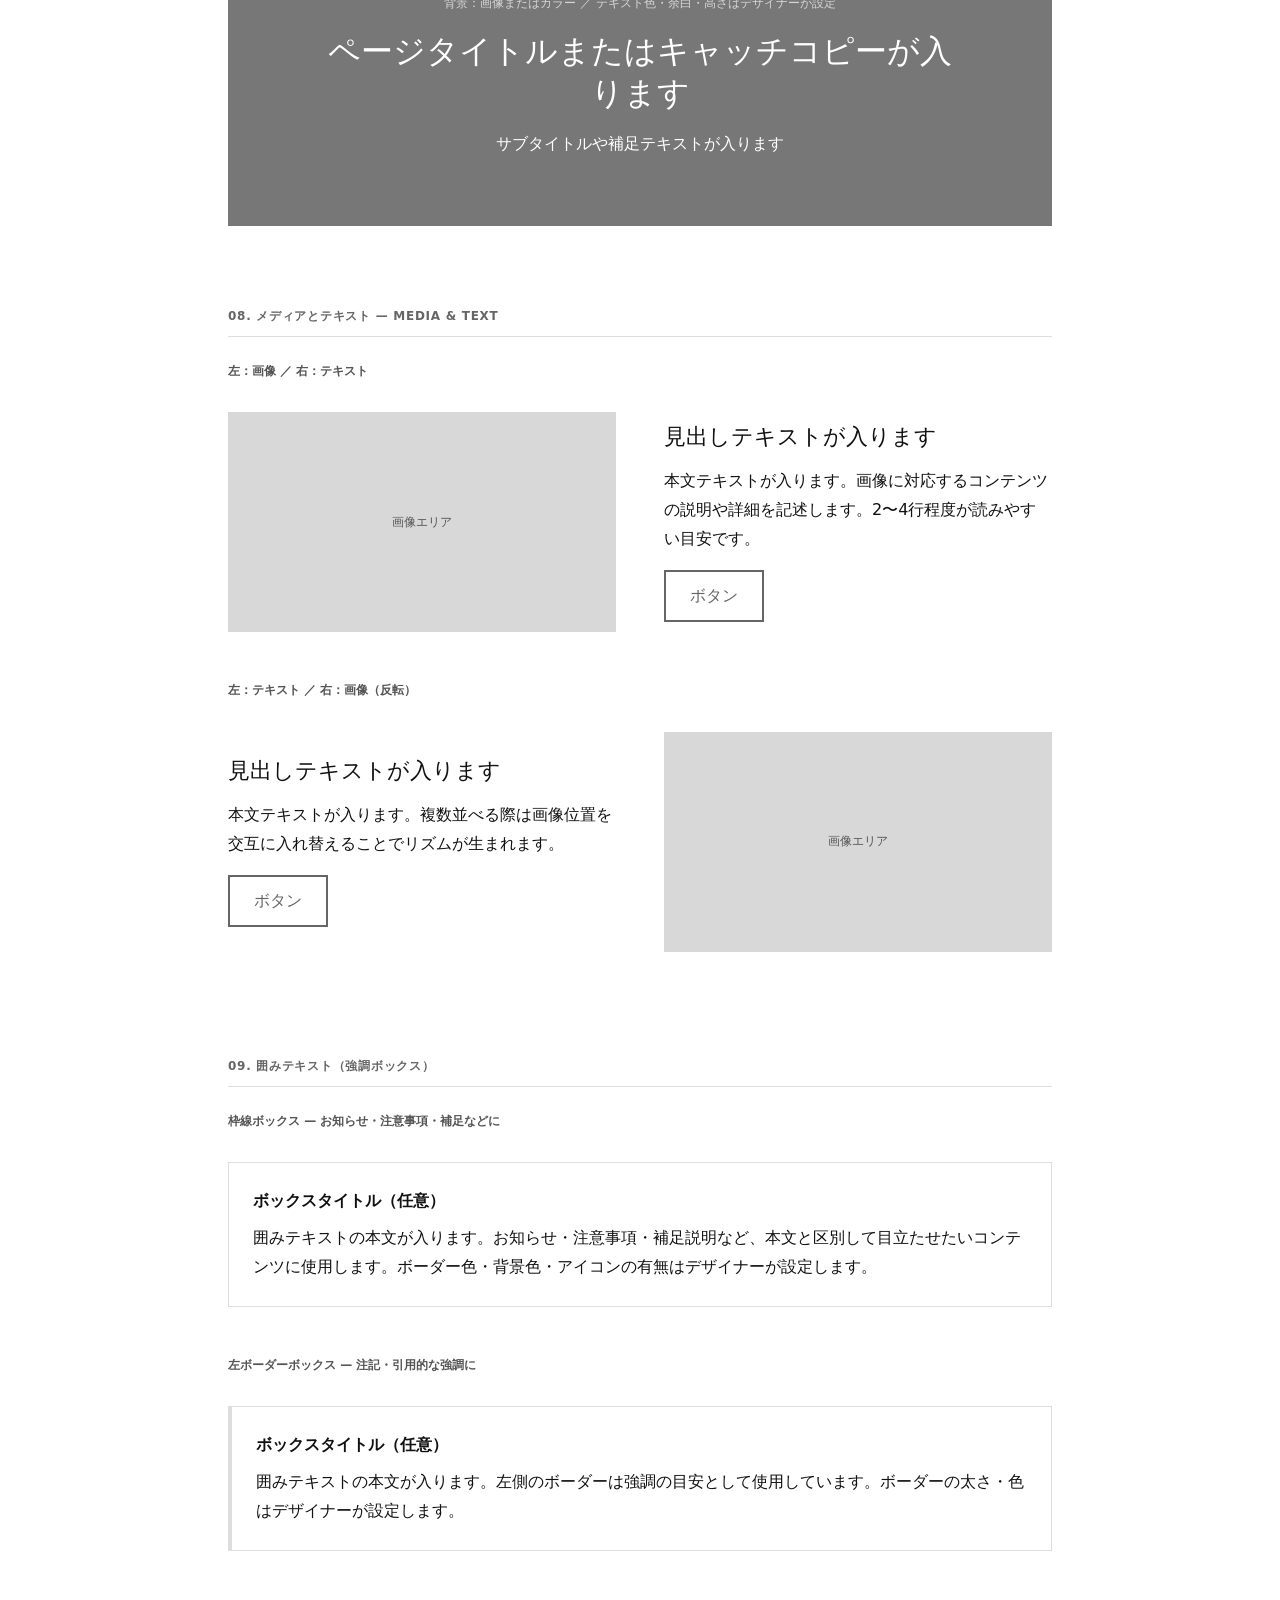
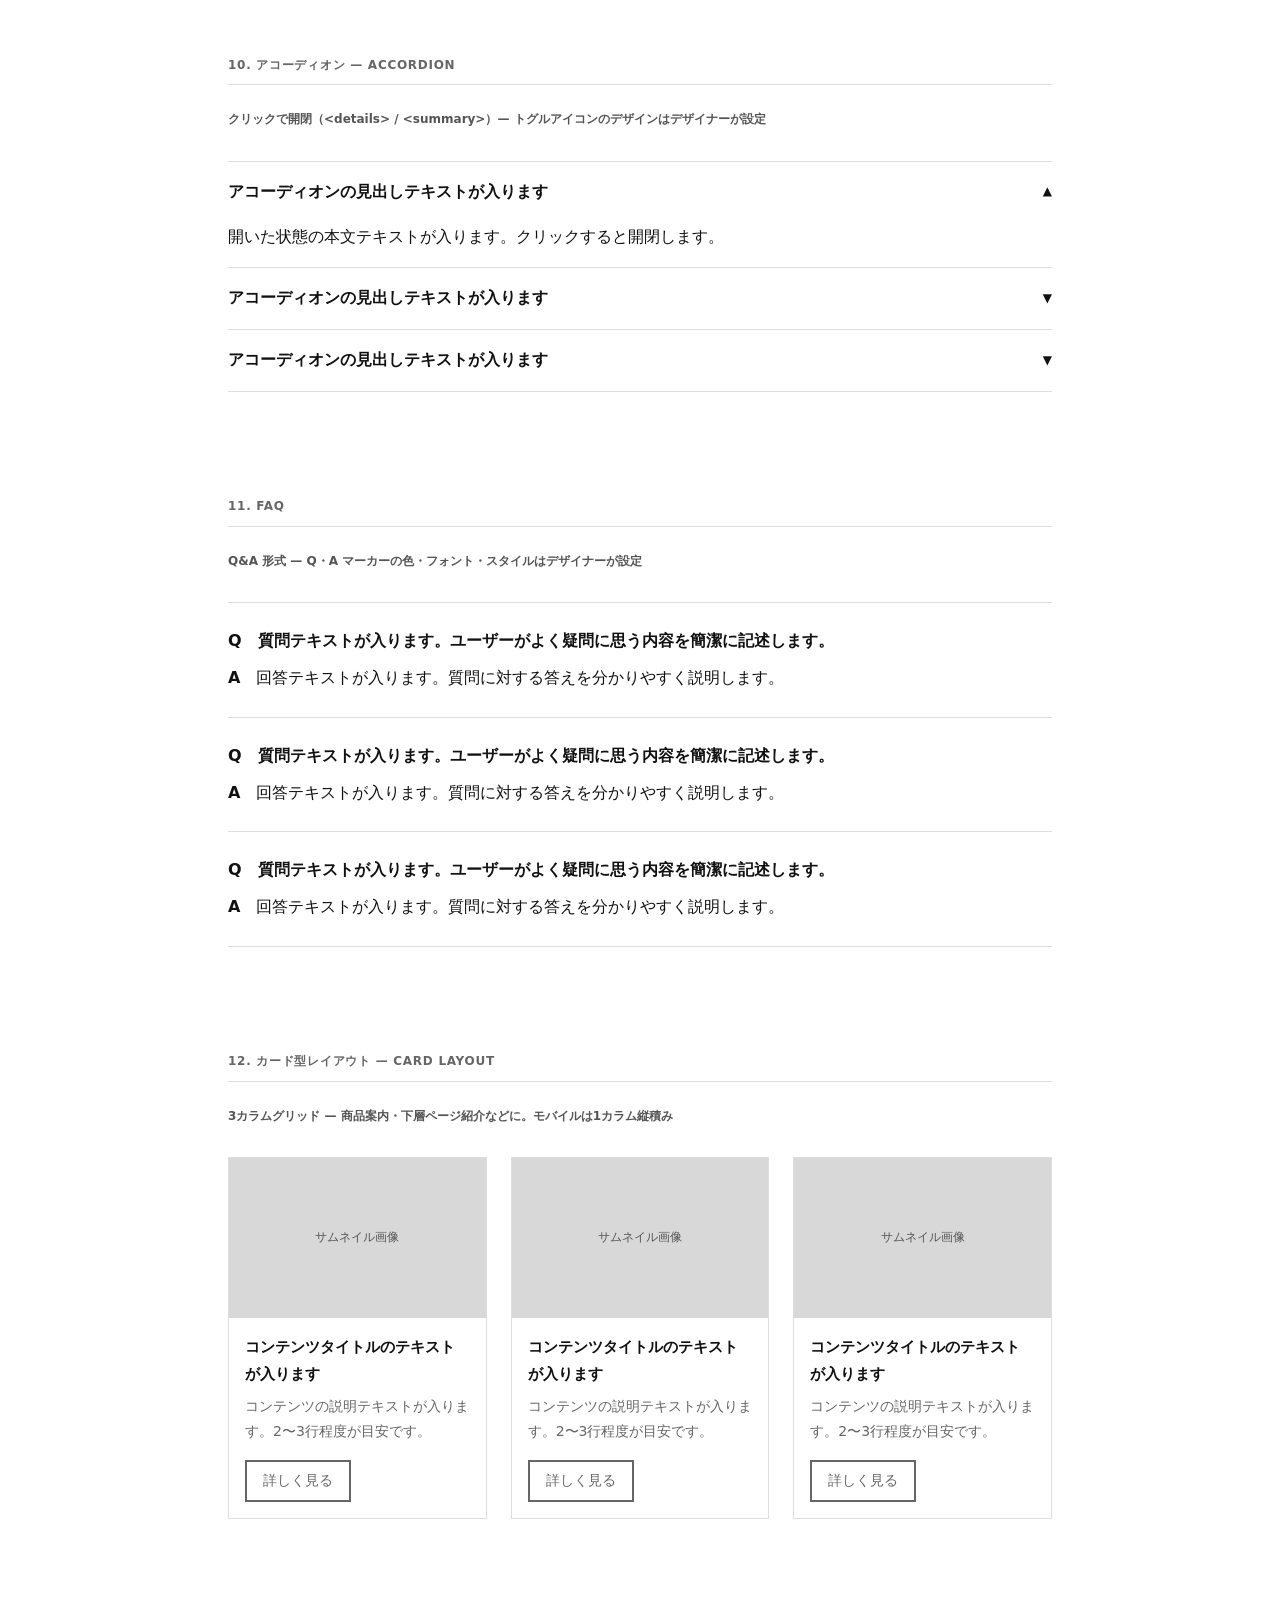
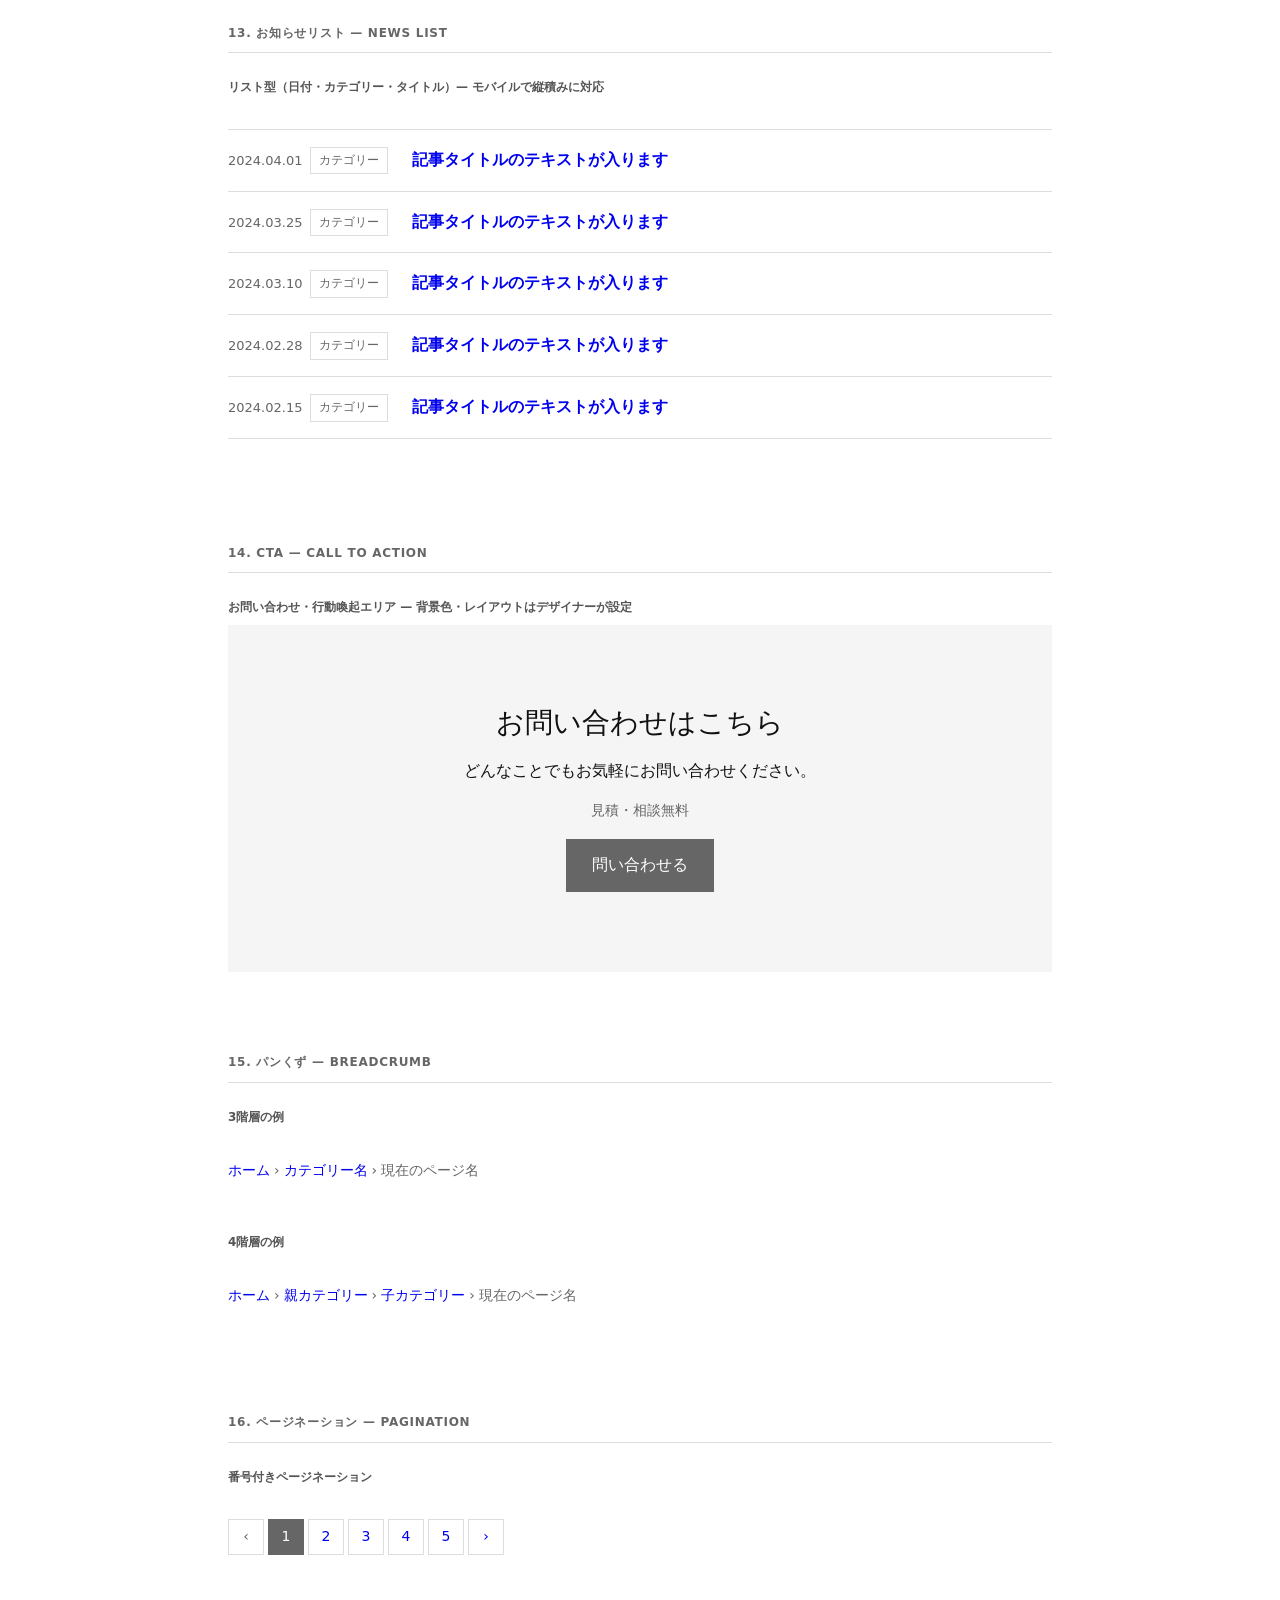
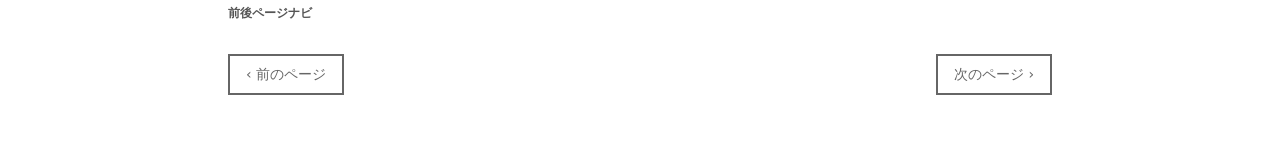
==== commit 54df29f2: "ワイヤーフレームページ全面改善 - ナビゲーション: flex-wrap: wrap に変更しサイドバー化を防止、モバイルで折り返し表示 - 背景色: .demo のボーダー・背景を削除しページ全体を" ====
--- a/index.html
+++ b/index.html
@@ -26,9 +26,11 @@
     <li><a href="#box">09. 囲みテキスト</a></li>
     <li><a href="#accordion">10. アコーディオン</a></li>
     <li><a href="#faq">11. FAQ</a></li>
-    <li><a href="#posts">12. お知らせ一覧</a></li>
-    <li><a href="#breadcrumb">13. パンくず</a></li>
-    <li><a href="#pagination">14. ページネーション</a></li>
+    <li><a href="#card-layout">12. カード型レイアウト</a></li>
+    <li><a href="#news-list">13. お知らせリスト</a></li>
+    <li><a href="#cta">14. CTA</a></li>
+    <li><a href="#breadcrumb">15. パンくず</a></li>
+    <li><a href="#pagination">16. ページネーション</a></li>
   </ol>
 </nav>
 
@@ -105,7 +107,7 @@
         </ol>
       </div>
 
-      <p class="demo-label">定義リスト（definition list）— 用語集・FAQ・仕様表などに</p>
+      <p class="demo-label">定義リスト（definition list）— インデント版 — 用語集・FAQ・仕様表などに</p>
       <div class="demo">
         <dl class="wf-dl">
           <dt>定義語（Term）</dt>
@@ -116,6 +118,36 @@
           <dd>定義の説明テキストが入ります。</dd>
         </dl>
       </div>
+
+      <p class="demo-label">定義リスト（definition list）— 横並び版 — dt と dd を同じ行に並べるパターン</p>
+      <div class="demo">
+        <dl class="wf-dl wf-dl--inline">
+          <dt>定義語（Term）</dt>
+          <dd>定義の説明テキストが入ります。用語の意味・解説などを記述します。</dd>
+          <dt>定義語（Term）</dt>
+          <dd>定義の説明テキストが入ります。</dd>
+          <dt>定義語（Term）</dt>
+          <dd>定義の説明テキストが入ります。</dd>
+        </dl>
+      </div>
+
+      <p class="demo-label">定義リスト — 会社概要（横並び版で実装するパターン）</p>
+      <div class="demo">
+        <dl class="wf-dl wf-dl--inline">
+          <dt>会社名</dt>
+          <dd>株式会社サンプルカンパニー</dd>
+          <dt>設立</dt>
+          <dd>2010年4月1日</dd>
+          <dt>所在地</dt>
+          <dd>東京都渋谷区〇〇町1-2-3 ××ビル5F</dd>
+          <dt>代表者</dt>
+          <dd>代表取締役社長 山田 太郎</dd>
+          <dt>事業内容</dt>
+          <dd>Webサイト制作・システム開発・デジタルマーケティング支援</dd>
+          <dt>従業員数</dt>
+          <dd>50名（2024年4月現在）</dd>
+        </dl>
+      </div>
     </section>
 
     <!-- ================================================
@@ -227,6 +259,40 @@
               <tr>
                 <th>見出しセル</th>
                 <td>データセルのテキストが入ります</td>
+              </tr>
+            </tbody>
+          </table>
+        </div>
+      </div>
+
+      <p class="demo-label">縦型テーブル — 会社概要（テーブルで実装するパターン）</p>
+      <div class="demo">
+        <div class="table-scroll">
+          <table class="wf-table wf-table--vertical">
+            <tbody>
+              <tr>
+                <th>会社名</th>
+                <td>株式会社サンプルカンパニー</td>
+              </tr>
+              <tr>
+                <th>設立</th>
+                <td>2010年4月1日</td>
+              </tr>
+              <tr>
+                <th>所在地</th>
+                <td>東京都渋谷区〇〇町1-2-3 ××ビル5F</td>
+              </tr>
+              <tr>
+                <th>代表者</th>
+                <td>代表取締役社長 山田 太郎</td>
+              </tr>
+              <tr>
+                <th>事業内容</th>
+                <td>Webサイト制作・システム開発・デジタルマーケティング支援</td>
+              </tr>
+              <tr>
+                <th>従業員数</th>
+                <td>50名（2024年4月現在）</td>
               </tr>
             </tbody>
           </table>
@@ -385,51 +451,54 @@
     </section>
 
     <!-- ================================================
-         12. お知らせ一覧（Latest Posts ブロック）
-         ================================================ -->
-    <section id="posts">
-      <p class="s-heading">12. お知らせ一覧 — Latest Posts</p>
-
-      <p class="demo-label">カード型（3カラムグリッド）</p>
+         12. カード型レイアウト
+         ================================================ -->
+    <section id="card-layout">
+      <p class="s-heading">12. カード型レイアウト — Card Layout</p>
+      <p class="demo-label">3カラムグリッド — 商品案内・下層ページ紹介などに。モバイルは1カラム縦積み</p>
       <div class="demo">
         <div class="wf-posts-grid">
           <div class="wf-card">
-            <div class="ph" style="height:140px;">サムネイル画像</div>
+            <div class="ph" style="height:160px;">サムネイル画像</div>
             <div class="wf-card__body">
-              <div class="wf-card__meta">
-                <span>2024.04.01</span>
-                <span class="wf-card__cat">カテゴリー</span>
+              <p class="wf-card__title">コンテンツタイトルのテキストが入ります</p>
+              <p class="wf-card__excerpt">コンテンツの説明テキストが入ります。2〜3行程度が目安です。</p>
+              <div class="wf-card__footer">
+                <a href="#" class="wf-btn wf-btn--outline wf-btn--sm">詳しく見る</a>
               </div>
-              <p class="wf-card__title">記事タイトルのテキストが入ります</p>
-              <p class="wf-card__excerpt">記事の抜粋テキストが入ります。2〜3行程度が目安です。</p>
             </div>
           </div>
           <div class="wf-card">
-            <div class="ph" style="height:140px;">サムネイル画像</div>
+            <div class="ph" style="height:160px;">サムネイル画像</div>
             <div class="wf-card__body">
-              <div class="wf-card__meta">
-                <span>2024.03.15</span>
-                <span class="wf-card__cat">カテゴリー</span>
+              <p class="wf-card__title">コンテンツタイトルのテキストが入ります</p>
+              <p class="wf-card__excerpt">コンテンツの説明テキストが入ります。2〜3行程度が目安です。</p>
+              <div class="wf-card__footer">
+                <a href="#" class="wf-btn wf-btn--outline wf-btn--sm">詳しく見る</a>
               </div>
-              <p class="wf-card__title">記事タイトルのテキストが入ります</p>
-              <p class="wf-card__excerpt">記事の抜粋テキストが入ります。2〜3行程度が目安です。</p>
             </div>
           </div>
           <div class="wf-card">
-            <div class="ph" style="height:140px;">サムネイル画像</div>
+            <div class="ph" style="height:160px;">サムネイル画像</div>
             <div class="wf-card__body">
-              <div class="wf-card__meta">
-                <span>2024.03.01</span>
-                <span class="wf-card__cat">カテゴリー</span>
+              <p class="wf-card__title">コンテンツタイトルのテキストが入ります</p>
+              <p class="wf-card__excerpt">コンテンツの説明テキストが入ります。2〜3行程度が目安です。</p>
+              <div class="wf-card__footer">
+                <a href="#" class="wf-btn wf-btn--outline wf-btn--sm">詳しく見る</a>
               </div>
-              <p class="wf-card__title">記事タイトルのテキストが入ります</p>
-              <p class="wf-card__excerpt">記事の抜粋テキストが入ります。2〜3行程度が目安です。</p>
-            </div>
-          </div>
-        </div>
-      </div>
-
-      <p class="demo-label">リスト型（日付・カテゴリー・タイトル）</p>
+            </div>
+          </div>
+        </div>
+      </div>
+    </section>
+
+    <!-- ================================================
+         13. お知らせリスト
+         ================================================ -->
+    <section id="news-list">
+      <p class="s-heading">13. お知らせリスト — News List</p>
+
+      <p class="demo-label">リスト型（日付・カテゴリー・タイトル）— モバイルで縦積みに対応</p>
       <div class="demo">
         <ul class="wf-posts-list" style="list-style:none;">
           <li class="wf-post-item">
@@ -472,10 +541,27 @@
     </section>
 
     <!-- ================================================
-         13. パンくず
+         14. CTA（Call to Action）
+         ================================================ -->
+    <section id="cta">
+      <p class="s-heading">14. CTA — Call to Action</p>
+
+      <p class="demo-label">お問い合わせ・行動喚起エリア — 背景色・レイアウトはデザイナーが設定</p>
+      <div class="demo" style="padding:0; overflow:hidden;">
+        <div class="wf-cta">
+          <p class="wf-h2">お問い合わせはこちら</p>
+          <p class="wf-p">どんなことでもお気軽にお問い合わせください。</p>
+          <p class="wf-cta__microcopy">見積・相談無料</p>
+          <a href="#" class="wf-btn wf-btn--fill">問い合わせる</a>
+        </div>
+      </div>
+    </section>
+
+    <!-- ================================================
+         15. パンくず
          ================================================ -->
     <section id="breadcrumb">
-      <p class="s-heading">13. パンくず — Breadcrumb</p>
+      <p class="s-heading">15. パンくず — Breadcrumb</p>
 
       <p class="demo-label">3階層の例</p>
       <div class="demo">
@@ -502,10 +588,10 @@
     </section>
 
     <!-- ================================================
-         14. ページネーション
+         16. ページネーション
          ================================================ -->
     <section id="pagination">
-      <p class="s-heading">14. ページネーション — Pagination</p>
+      <p class="s-heading">16. ページネーション — Pagination</p>
 
       <p class="demo-label">番号付きページネーション</p>
       <div class="demo">
--- a/style.css
+++ b/style.css
@@ -61,6 +61,7 @@
   display: flex;
   align-items: baseline;
   gap: var(--sp-md);
+  flex-wrap: wrap;
 }
 .t-header h1 { font-size: 1rem; font-weight: 700; }
 .t-header p  { font-size: .8125rem; color: #888; }
@@ -72,14 +73,12 @@
   position: sticky;
   top: 0;
   z-index: 100;
-  overflow-x: auto;
 }
 .t-nav ol {
   display: flex;
-  flex-wrap: nowrap;
+  flex-wrap: wrap;
   gap: 2px;
   list-style: none;
-  white-space: nowrap;
 }
 .t-nav a {
   display: block;
@@ -88,6 +87,7 @@
   text-decoration: none;
   padding: .25rem .5rem;
   border-radius: 3px;
+  white-space: nowrap;
 }
 .t-nav a:hover { background: #f0f0f0; }
 
@@ -119,10 +119,7 @@
 .demo-label:first-of-type { margin-top: 0; }
 
 .demo {
-  background: #fff;
-  border: 1px solid #ddd;
-  border-radius: 4px;
-  padding: var(--sp-md);
+  padding: var(--sp-md) 0;
 }
 .demo > * + * { margin-top: var(--sp-md); }
 
@@ -163,9 +160,20 @@
 .wf-ul li + li,
 .wf-ol li + li { margin-top: .25rem; }
 
+/* 定義リスト — インデント版（デフォルト） */
 .wf-dl dt { font-weight: 700; margin-top: var(--sp-sm); }
 .wf-dl dt:first-child { margin-top: 0; }
 .wf-dl dd { padding-left: 1.5rem; margin-top: .25rem; }
+
+/* 定義リスト — 横並び版 */
+.wf-dl--inline {
+  display: grid;
+  grid-template-columns: auto 1fr;
+  gap: .5rem var(--sp-md);
+  align-items: baseline;
+}
+.wf-dl--inline dt { margin-top: 0; }
+.wf-dl--inline dd { padding-left: 0; margin-top: 0; }
 
 /* ============================================================
    04. 引用（Quote ブロック）
@@ -328,19 +336,29 @@
 }
 
 /* ============================================================
-   12. お知らせ一覧（Latest Posts ブロック）
-   ============================================================ */
-
-/* カード型 */
+   12. カード型レイアウト
+   ============================================================ */
 .wf-posts-grid { display: grid; grid-template-columns: repeat(3, 1fr); gap: var(--sp-md); }
-.wf-card { border: 1px solid var(--color-border); border-radius: var(--radius); overflow: hidden; }
-.wf-card__body { padding: var(--sp-sm); }
-.wf-card__meta { display: flex; align-items: center; gap: .5rem; font-size: .8125rem; color: var(--color-text-sub); margin-bottom: .5rem; }
-.wf-card__cat { border: 1px solid var(--color-border); padding: .125rem .5rem; font-size: .75rem; }
+.wf-card {
+  border: 1px solid var(--color-border);
+  border-radius: var(--radius);
+  overflow: hidden;
+  display: flex;
+  flex-direction: column;
+}
+.wf-card__body {
+  padding: var(--sp-sm);
+  display: flex;
+  flex-direction: column;
+  flex: 1;
+}
 .wf-card__title { font-weight: 700; font-size: .9375rem; }
-.wf-card__excerpt { font-size: .875rem; color: var(--color-text-sub); margin-top: .375rem; }
-
-/* リスト型 */
+.wf-card__excerpt { font-size: .875rem; color: var(--color-text-sub); margin-top: .375rem; flex: 1; }
+.wf-card__footer { margin-top: var(--sp-sm); }
+
+/* ============================================================
+   13. お知らせリスト
+   ============================================================ */
 .wf-posts-list { }
 .wf-post-item {
   display: flex;
@@ -350,14 +368,39 @@
   border-bottom: 1px solid var(--color-border);
 }
 .wf-post-item:first-child { border-top: 1px solid var(--color-border); }
-.wf-post-item__meta { flex-shrink: 0; font-size: .8125rem; color: var(--color-text-sub); }
+.wf-post-item__meta {
+  flex-shrink: 0;
+  display: flex;
+  align-items: center;
+  gap: .5rem;
+  font-size: .8125rem;
+  color: var(--color-text-sub);
+}
 .wf-post-item__cat { border: 1px solid var(--color-border); padding: .125rem .5rem; font-size: .75rem; }
 .wf-post-item__title { font-weight: 600; }
 .wf-post-item__title a { text-decoration: none; }
 .wf-post-item__title a:hover { text-decoration: underline; }
 
 /* ============================================================
-   13. パンくず
+   14. CTA（Call to Action）
+   ============================================================ */
+.wf-cta {
+  background: var(--color-bg-sub);
+  padding: var(--sp-xl) var(--sp-lg);
+  text-align: center;
+  display: flex;
+  flex-direction: column;
+  align-items: center;
+  gap: var(--sp-sm);
+}
+.wf-cta__microcopy {
+  font-size: .875rem;
+  color: var(--color-text-sub);
+  margin-top: -.25rem;
+}
+
+/* ============================================================
+   15. パンくず
    ============================================================ */
 .wf-breadcrumb {
   display: flex;
@@ -377,7 +420,7 @@
 .wf-breadcrumb__item[aria-current="page"] { color: var(--color-text-sub); }
 
 /* ============================================================
-   14. ページネーション
+   16. ページネーション
    ============================================================ */
 .wf-pagination { display: flex; flex-wrap: wrap; gap: .25rem; list-style: none; }
 .wf-pagination__item a,
@@ -414,4 +457,12 @@
   .wf-media-text--reverse .wf-media-text__body  { order: unset; }
 
   .wf-posts-grid { grid-template-columns: 1fr; }
-}
+
+  .wf-post-item {
+    flex-direction: column;
+    gap: .25rem;
+    align-items: flex-start;
+  }
+
+  .wf-cta { padding: var(--sp-lg) var(--sp-md); }
+}
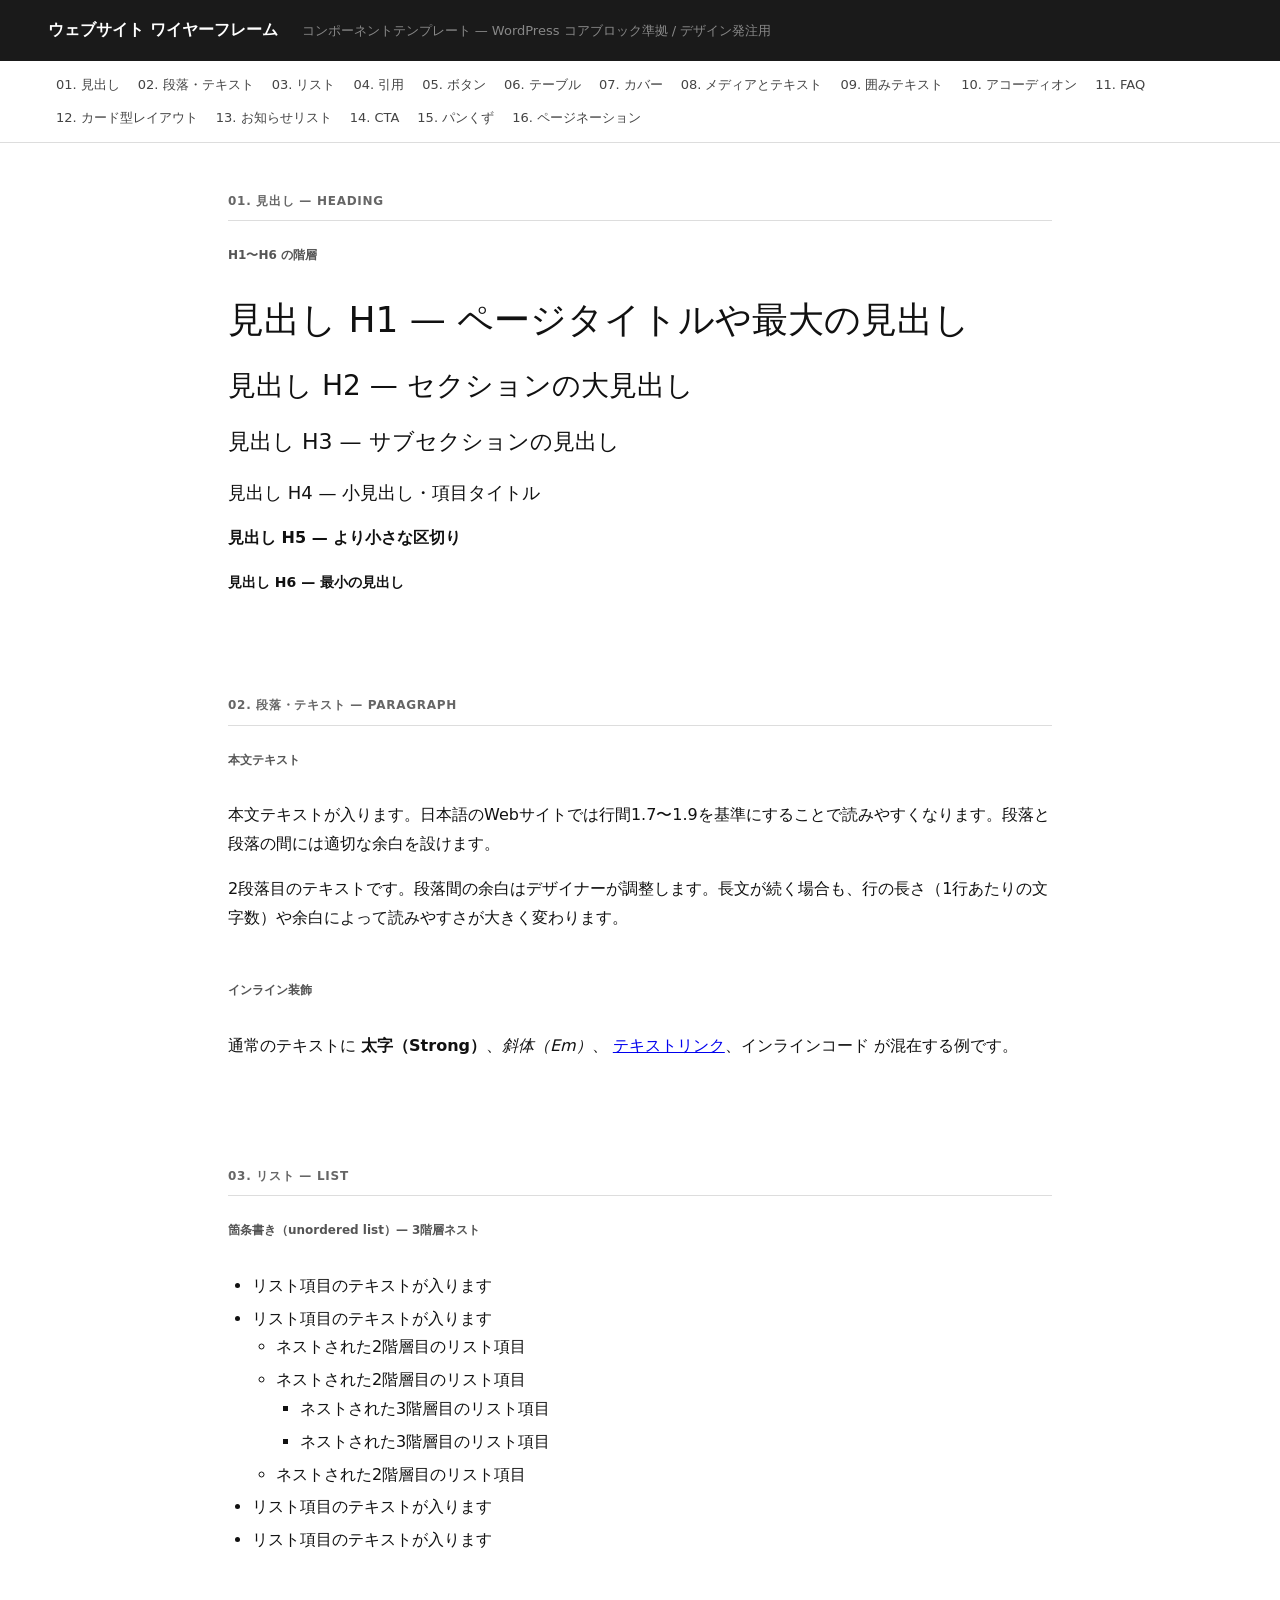
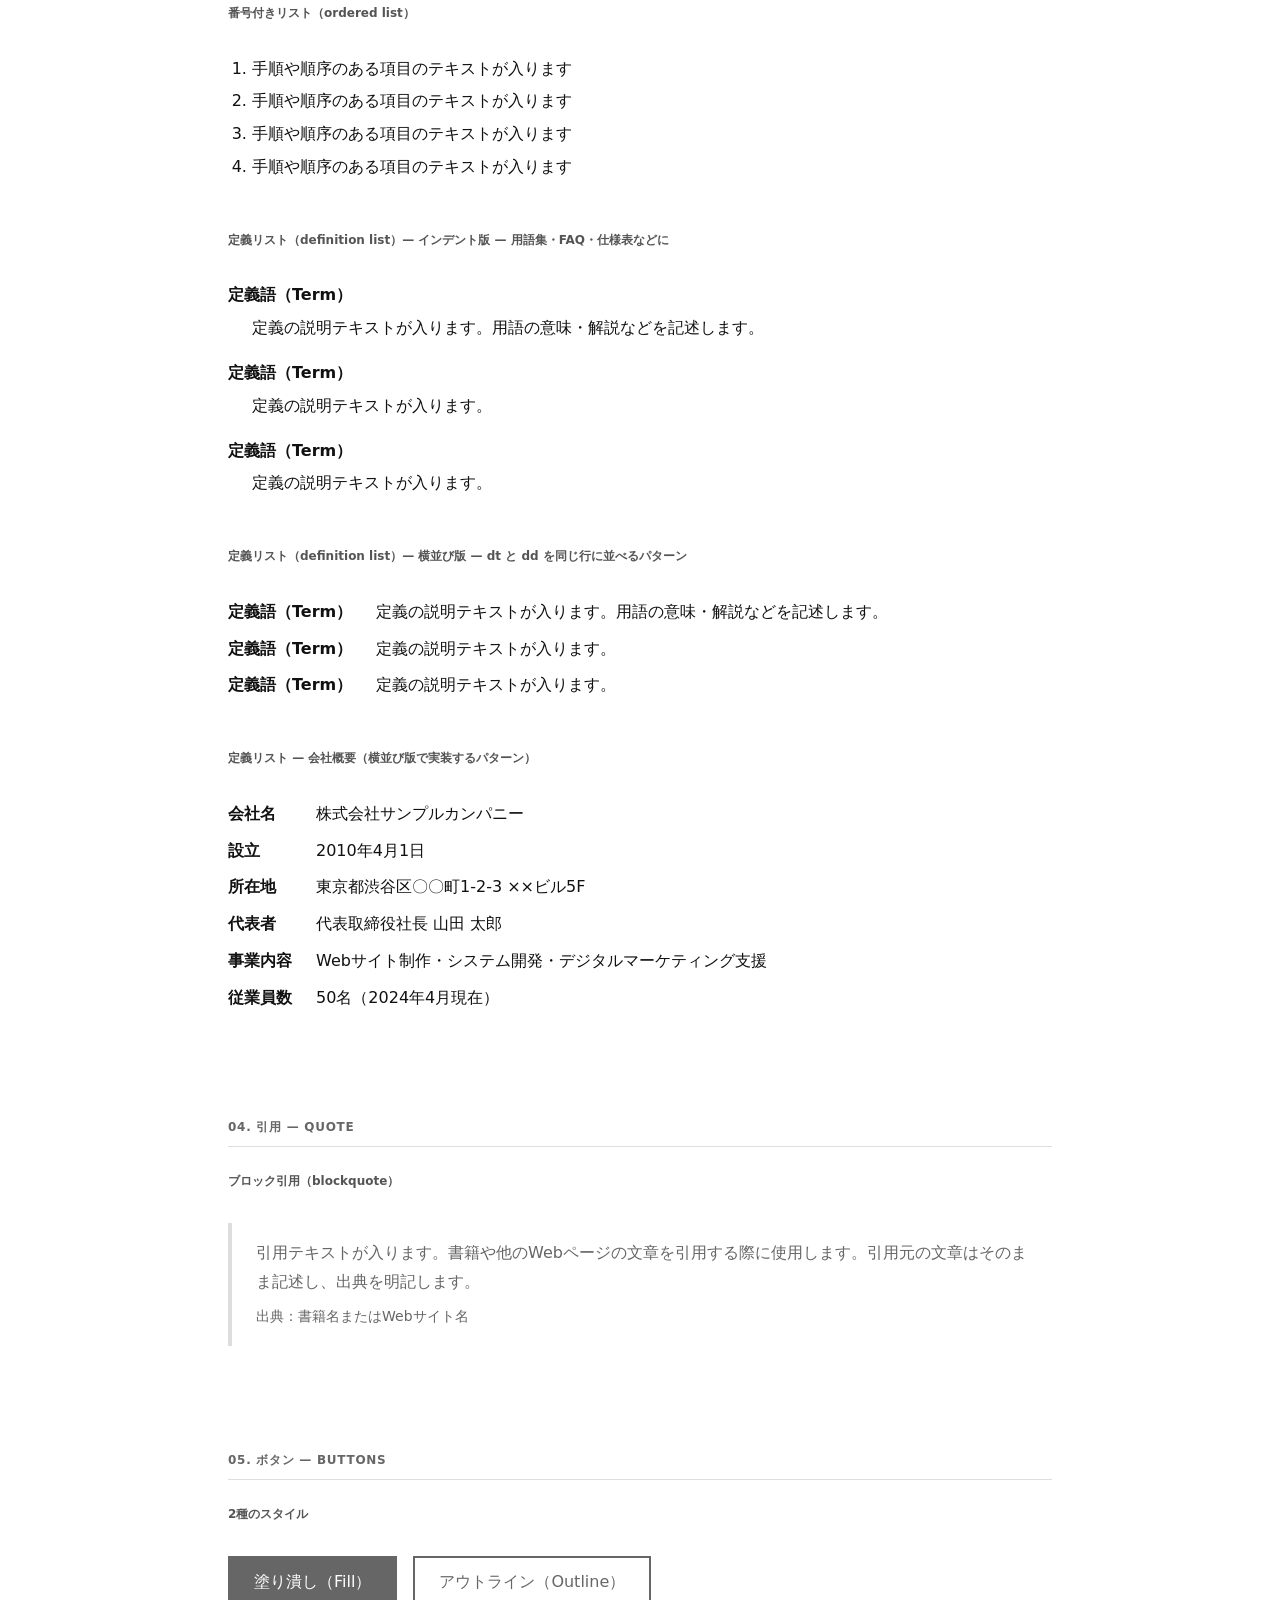
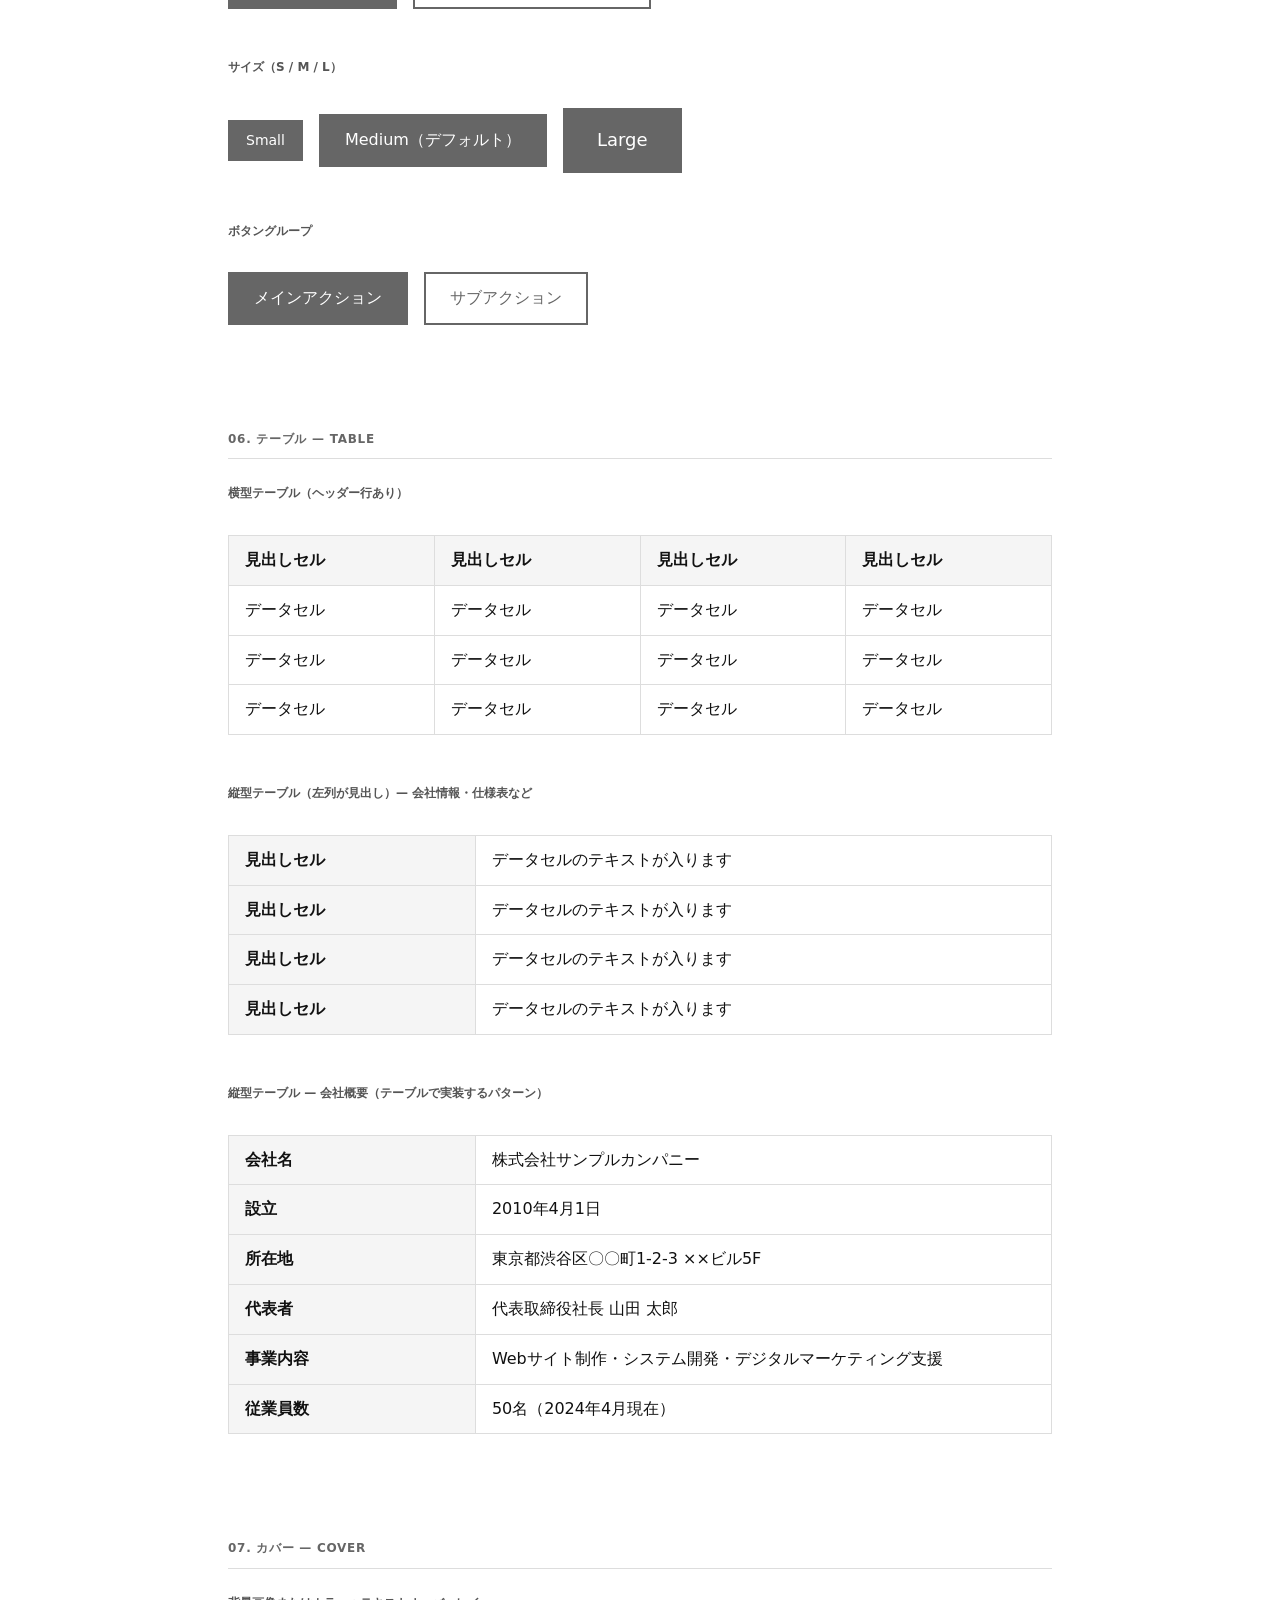
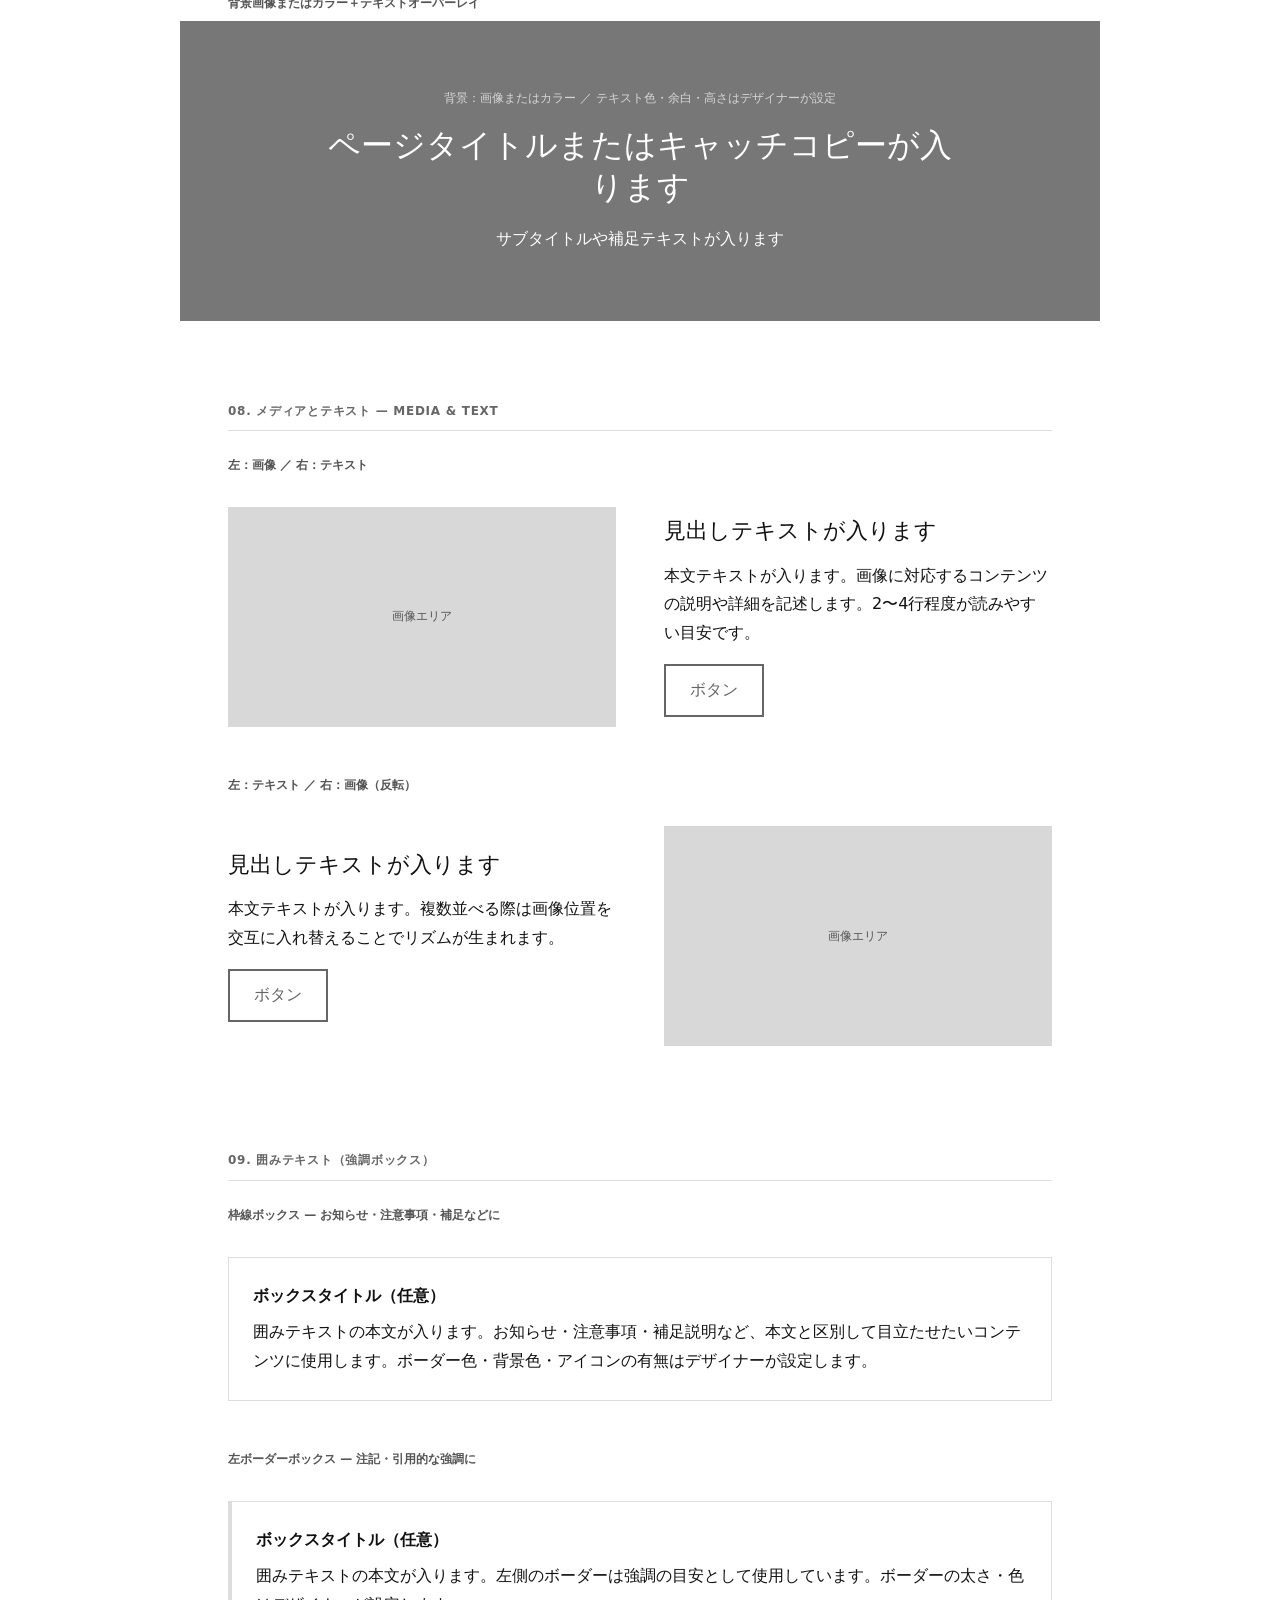
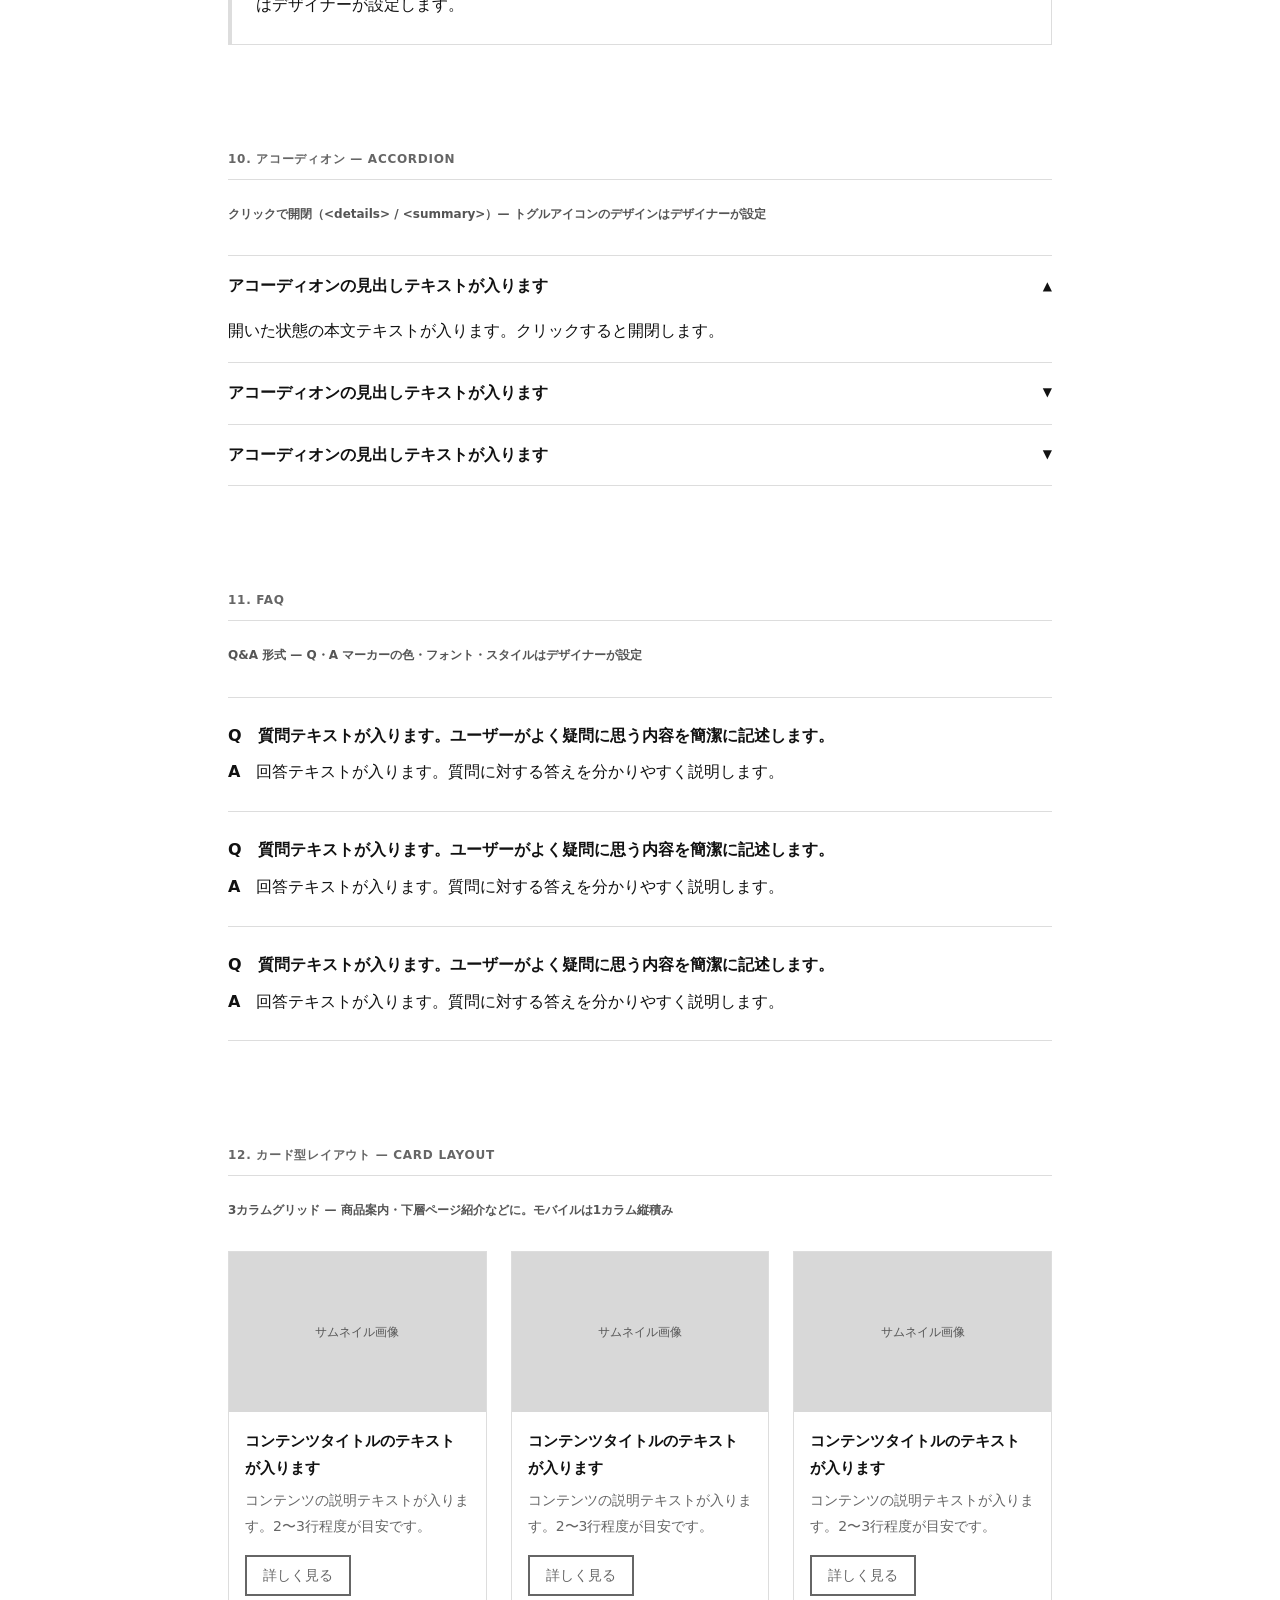
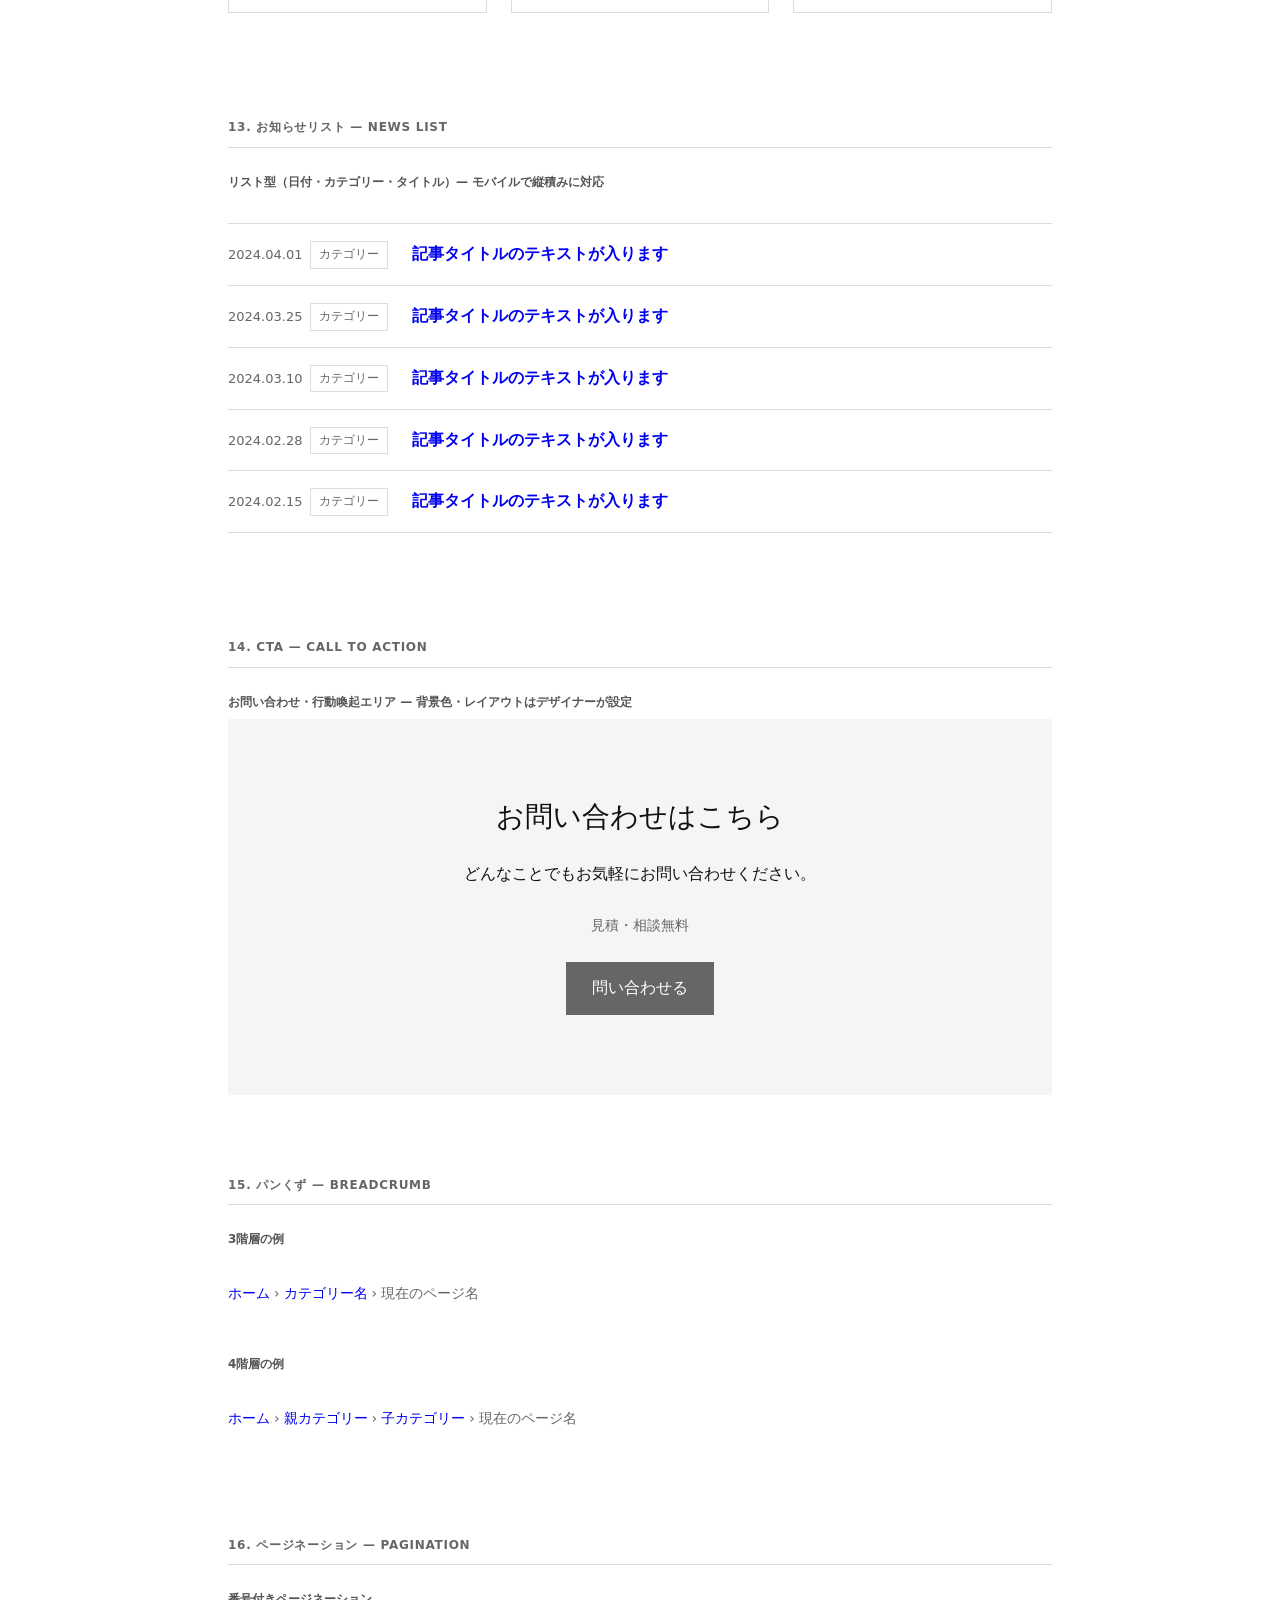
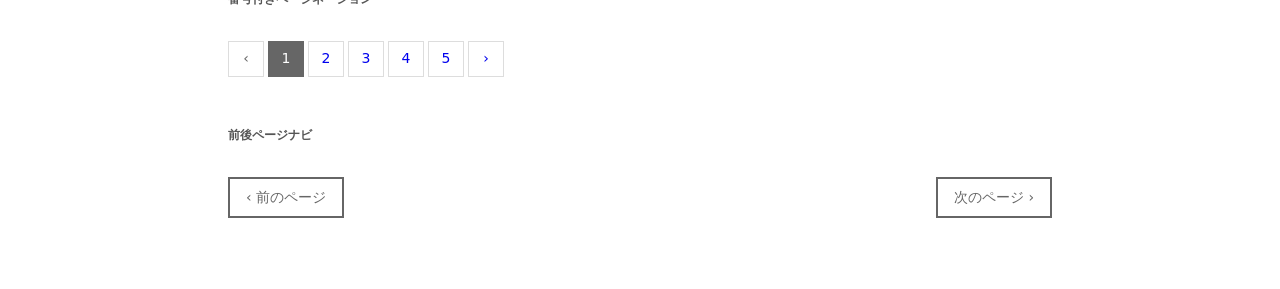
==== commit e925b1f8: "ワイヤーフレーム微調整 - リスト(03): 箇条書きを3階層ネストに対応（circle→square でマーカー区別） - CTA: gap を md に拡大、margin-top ハック削除でスペ" ====
--- a/index.html
+++ b/index.html
@@ -82,17 +82,23 @@
     <section id="list">
       <p class="s-heading">03. リスト — List</p>
 
-      <p class="demo-label">箇条書き（unordered list）</p>
+      <p class="demo-label">箇条書き（unordered list）— 3階層ネスト</p>
       <div class="demo">
         <ul class="wf-ul">
-          <li>リスト項目のテキストが入ります</li>
           <li>リスト項目のテキストが入ります</li>
           <li>リスト項目のテキストが入ります
             <ul>
-              <li>ネストされたリスト項目</li>
-              <li>ネストされたリスト項目</li>
+              <li>ネストされた2階層目のリスト項目</li>
+              <li>ネストされた2階層目のリスト項目
+                <ul>
+                  <li>ネストされた3階層目のリスト項目</li>
+                  <li>ネストされた3階層目のリスト項目</li>
+                </ul>
+              </li>
+              <li>ネストされた2階層目のリスト項目</li>
             </ul>
           </li>
+          <li>リスト項目のテキストが入ります</li>
           <li>リスト項目のテキストが入ります</li>
         </ul>
       </div>
@@ -307,7 +313,7 @@
       <p class="s-heading">07. カバー — Cover</p>
 
       <p class="demo-label">背景画像またはカラー＋テキストオーバーレイ</p>
-      <div class="demo" style="padding:0; overflow:hidden;">
+      <div class="demo demo--full-bleed-always" style="padding:0; overflow:hidden;">
         <div class="wf-cover">
           <div class="wf-cover__inner">
             <p class="wf-cover__note">背景：画像またはカラー ／ テキスト色・余白・高さはデザイナーが設定</p>
@@ -547,7 +553,7 @@
       <p class="s-heading">14. CTA — Call to Action</p>
 
       <p class="demo-label">お問い合わせ・行動喚起エリア — 背景色・レイアウトはデザイナーが設定</p>
-      <div class="demo" style="padding:0; overflow:hidden;">
+      <div class="demo demo--full-bleed" style="padding:0; overflow:hidden;">
         <div class="wf-cta">
           <p class="wf-h2">お問い合わせはこちら</p>
           <p class="wf-p">どんなことでもお気軽にお問い合わせください。</p>
--- a/style.css
+++ b/style.css
@@ -123,6 +123,12 @@
 }
 .demo > * + * { margin-top: var(--sp-md); }
 
+/* カバー：PC・モバイル両方で全幅 */
+.demo--full-bleed-always {
+  margin-left: calc(-1 * var(--sp-lg));
+  margin-right: calc(-1 * var(--sp-lg));
+}
+
 /* 画像プレースホルダー */
 .ph {
   background: var(--wf-ph-bg);
@@ -159,6 +165,10 @@
 }
 .wf-ul li + li,
 .wf-ol li + li { margin-top: .25rem; }
+
+/* ネストリスト マーカー */
+.wf-ul ul { padding-left: 1.5rem; list-style-type: circle; }
+.wf-ul ul ul { list-style-type: square; }
 
 /* 定義リスト — インデント版（デフォルト） */
 .wf-dl dt { font-weight: 700; margin-top: var(--sp-sm); }
@@ -391,12 +401,11 @@
   display: flex;
   flex-direction: column;
   align-items: center;
-  gap: var(--sp-sm);
+  gap: var(--sp-md);
 }
 .wf-cta__microcopy {
   font-size: .875rem;
   color: var(--color-text-sub);
-  margin-top: -.25rem;
 }
 
 /* ============================================================
@@ -450,6 +459,17 @@
   .t-nav { padding: var(--sp-xs) var(--sp-sm); }
   .t-main { padding: var(--sp-md); }
 
+  /* CTA：モバイルのみ全幅 */
+  .demo--full-bleed {
+    margin-left: calc(-1 * var(--sp-md));
+    margin-right: calc(-1 * var(--sp-md));
+  }
+  /* カバーのPC側マージンをモバイル用に上書き */
+  .demo--full-bleed-always {
+    margin-left: calc(-1 * var(--sp-md));
+    margin-right: calc(-1 * var(--sp-md));
+  }
+
   .wf-media-text {
     grid-template-columns: 1fr;
   }
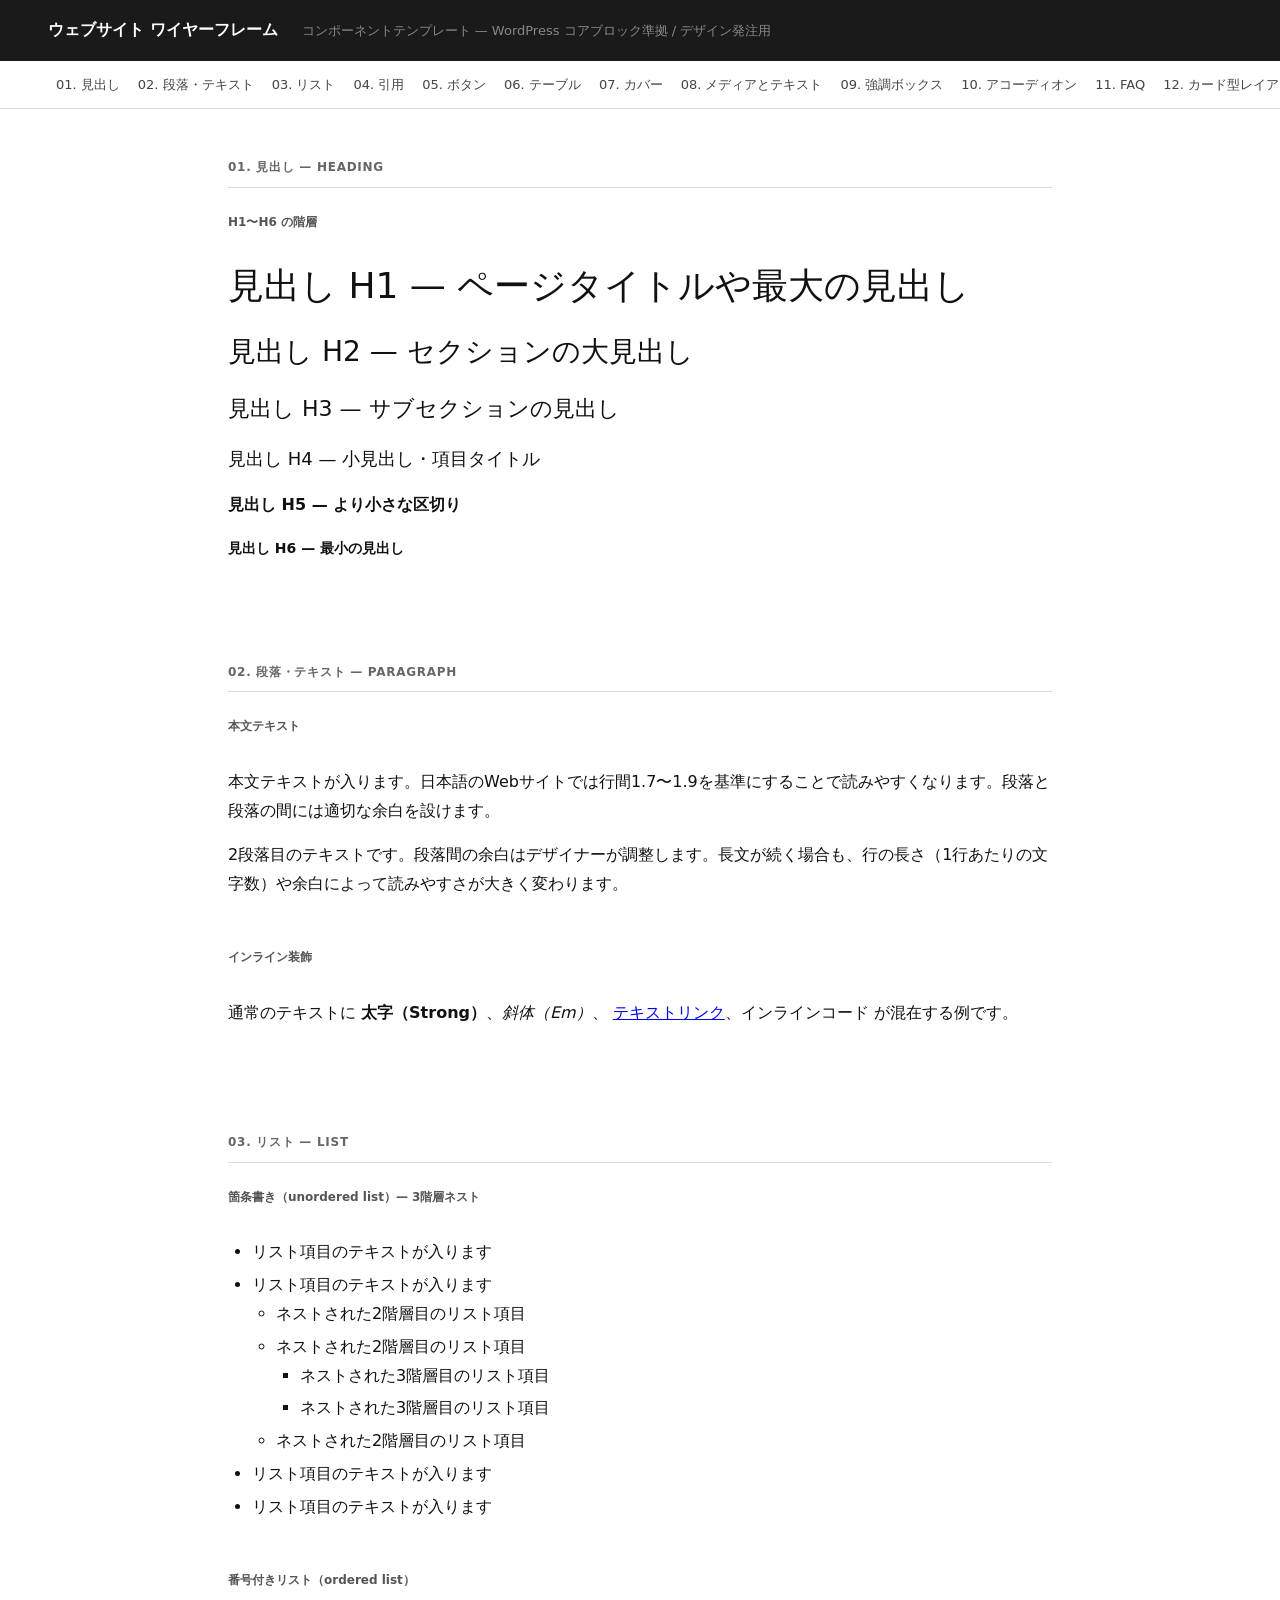
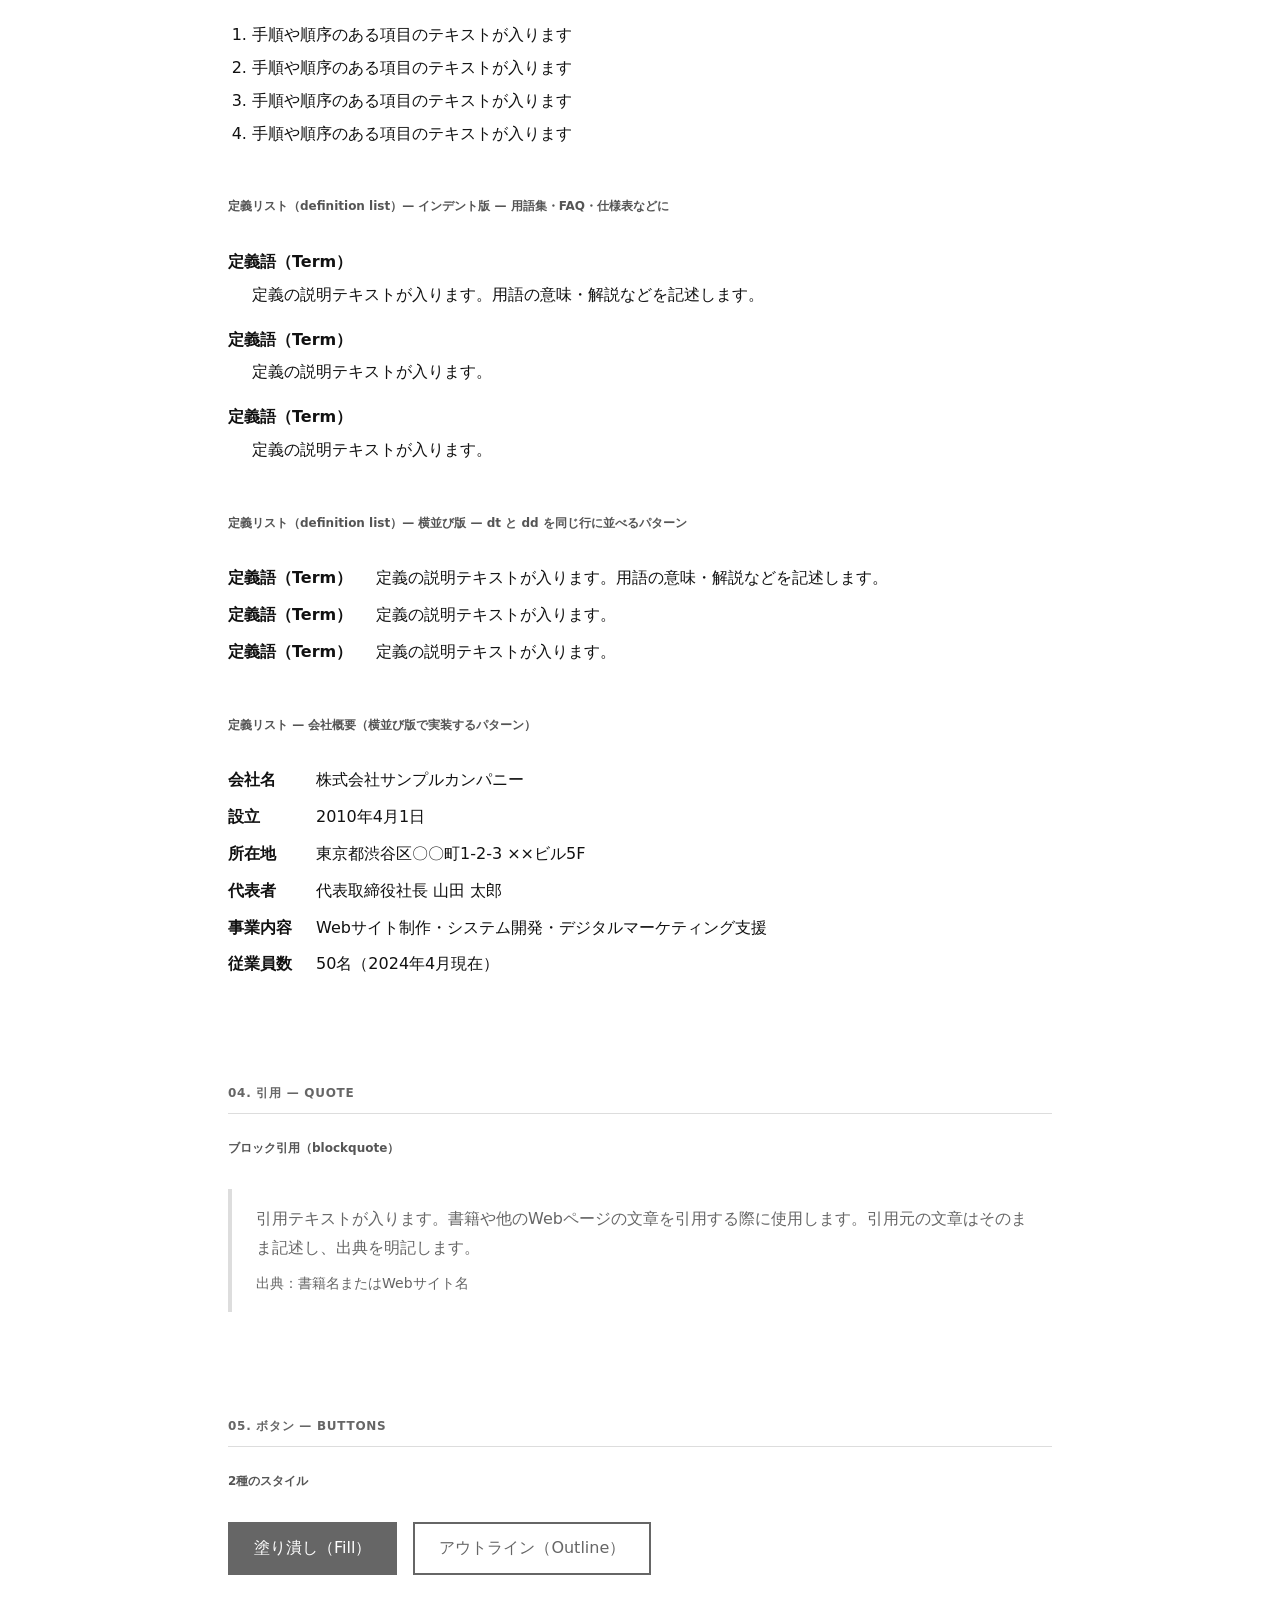
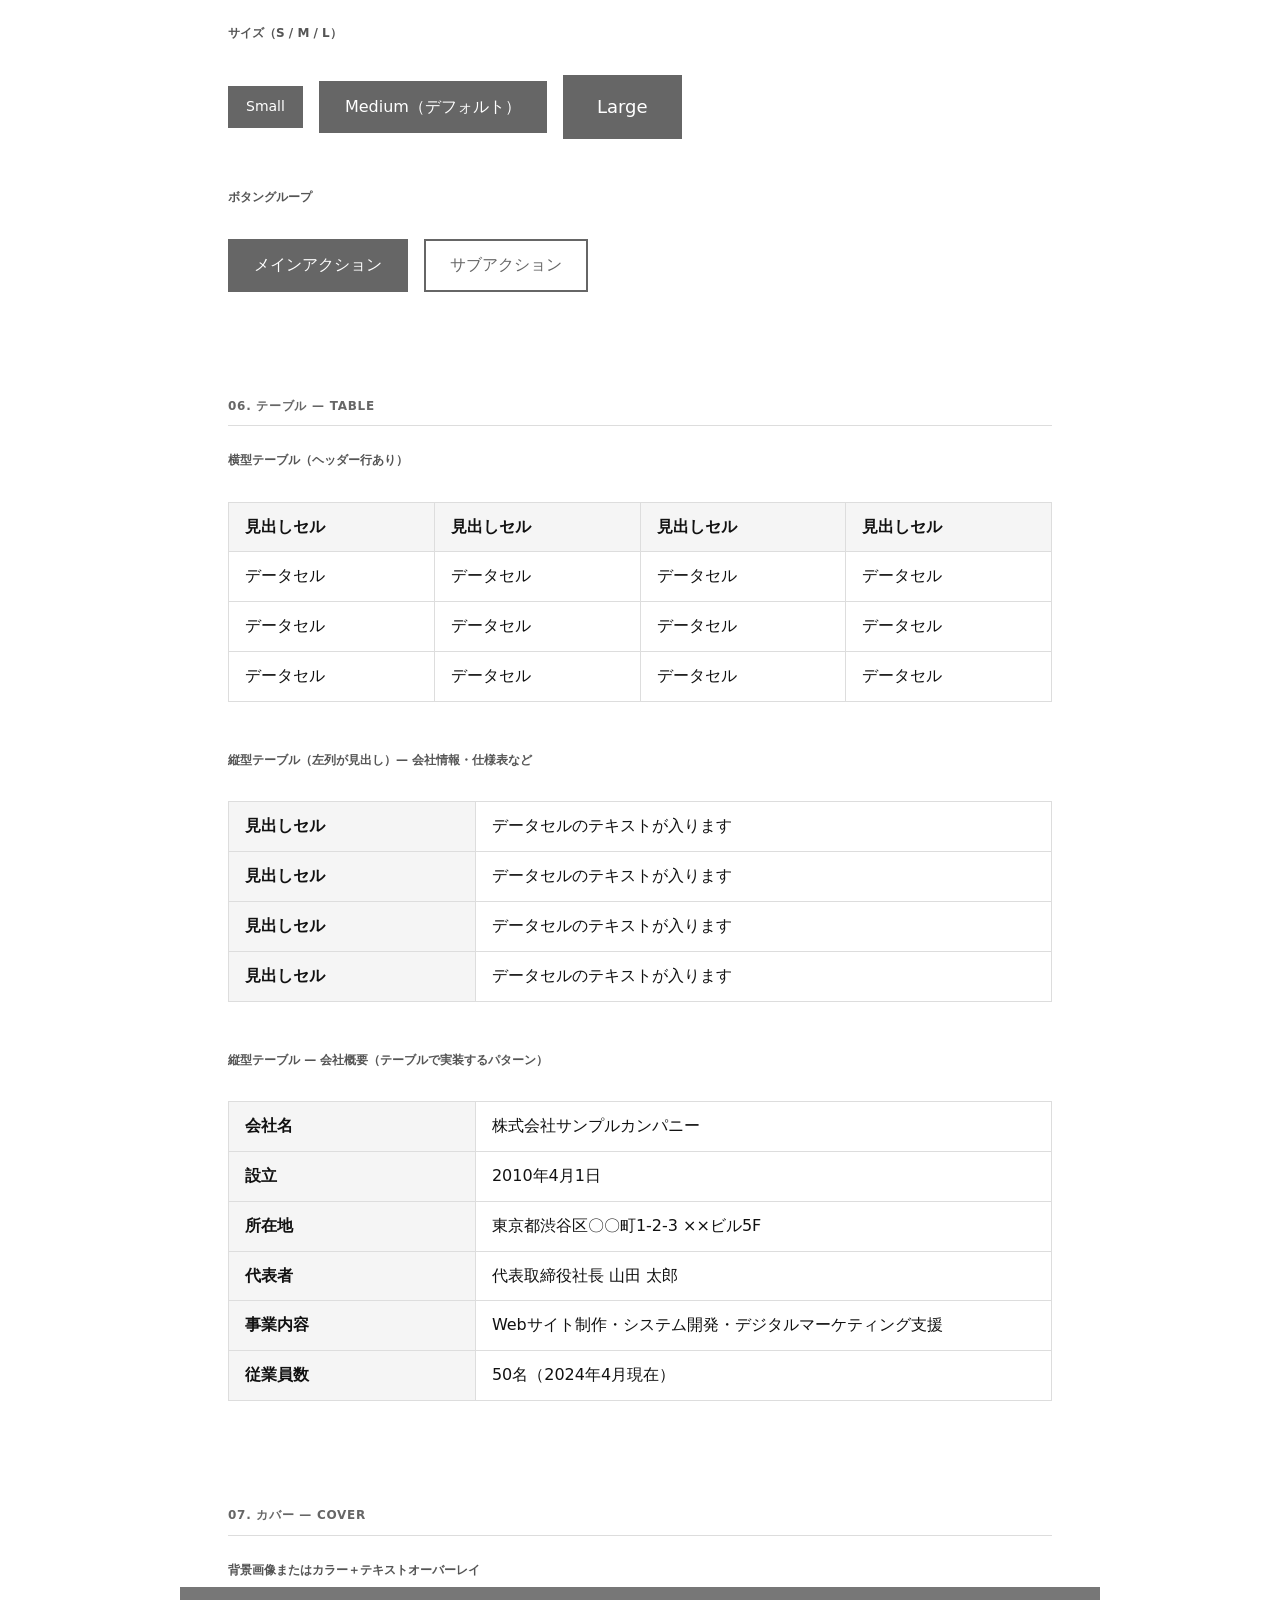
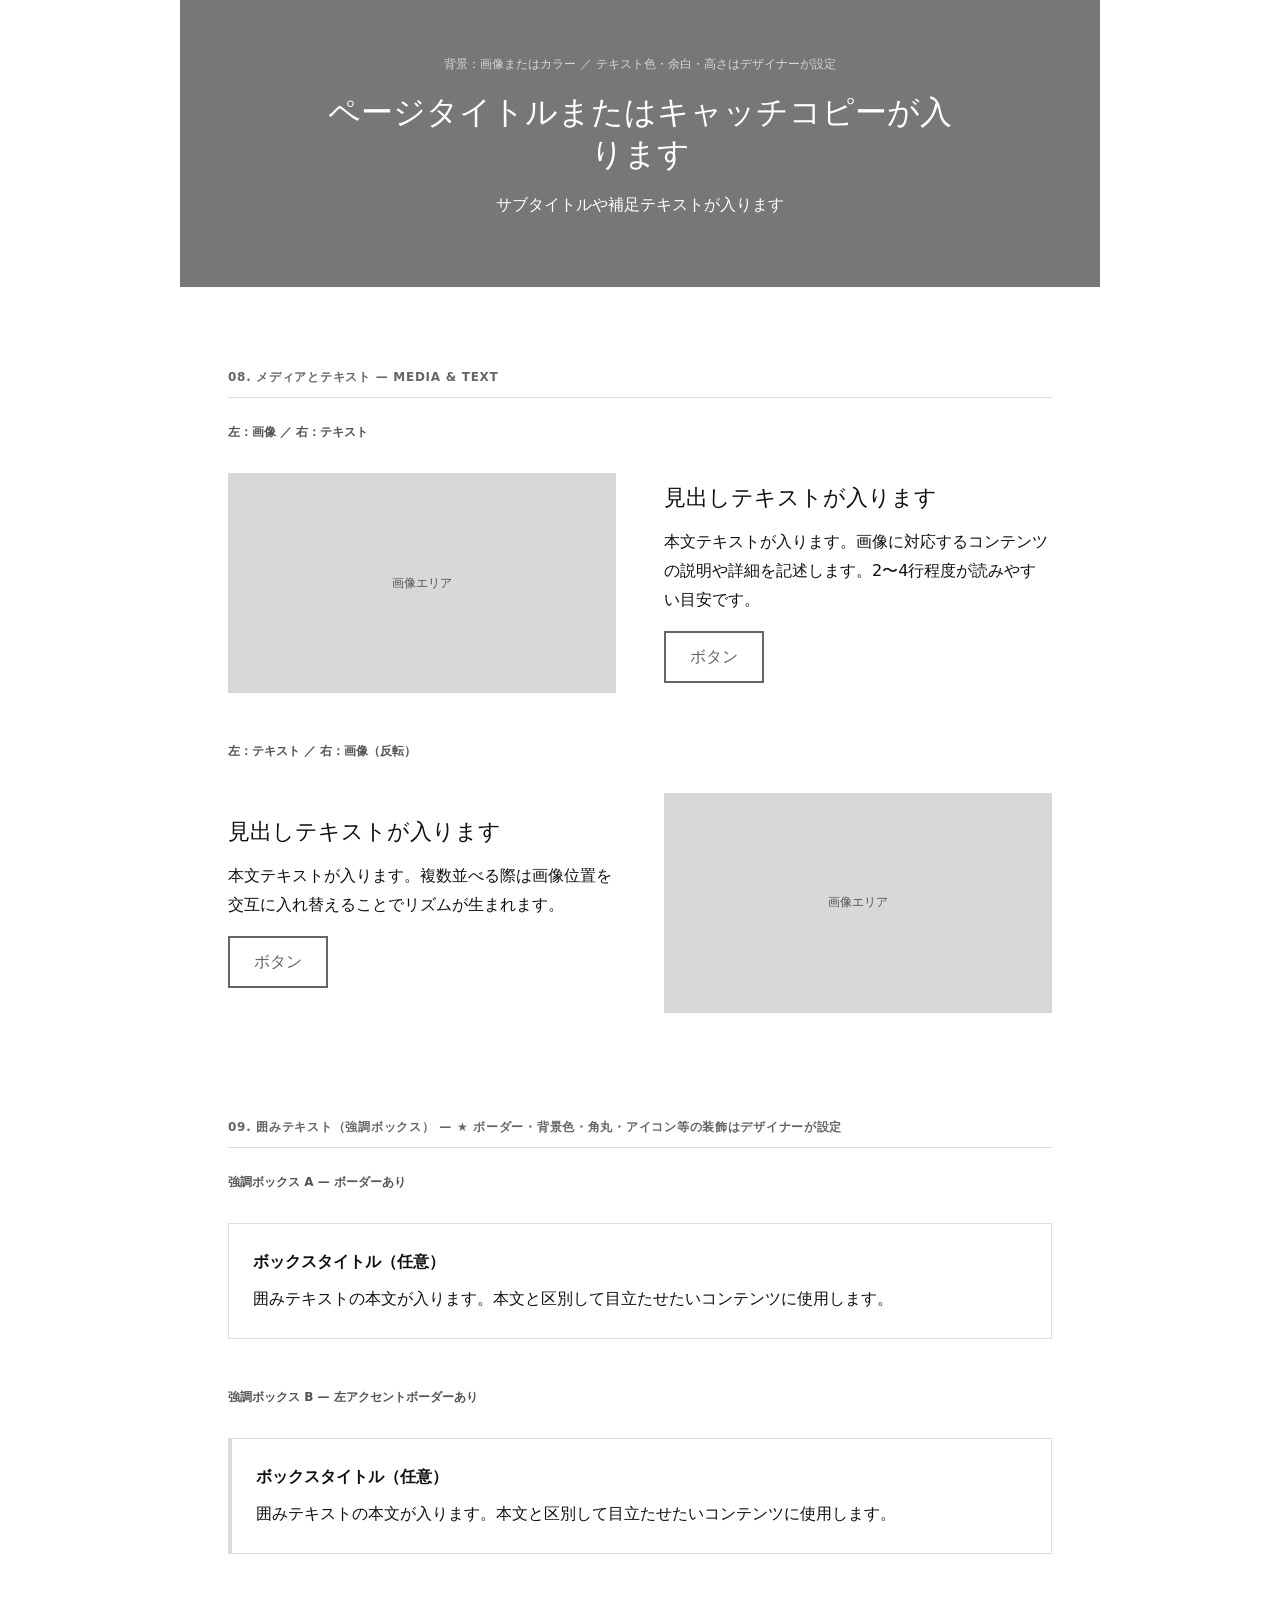
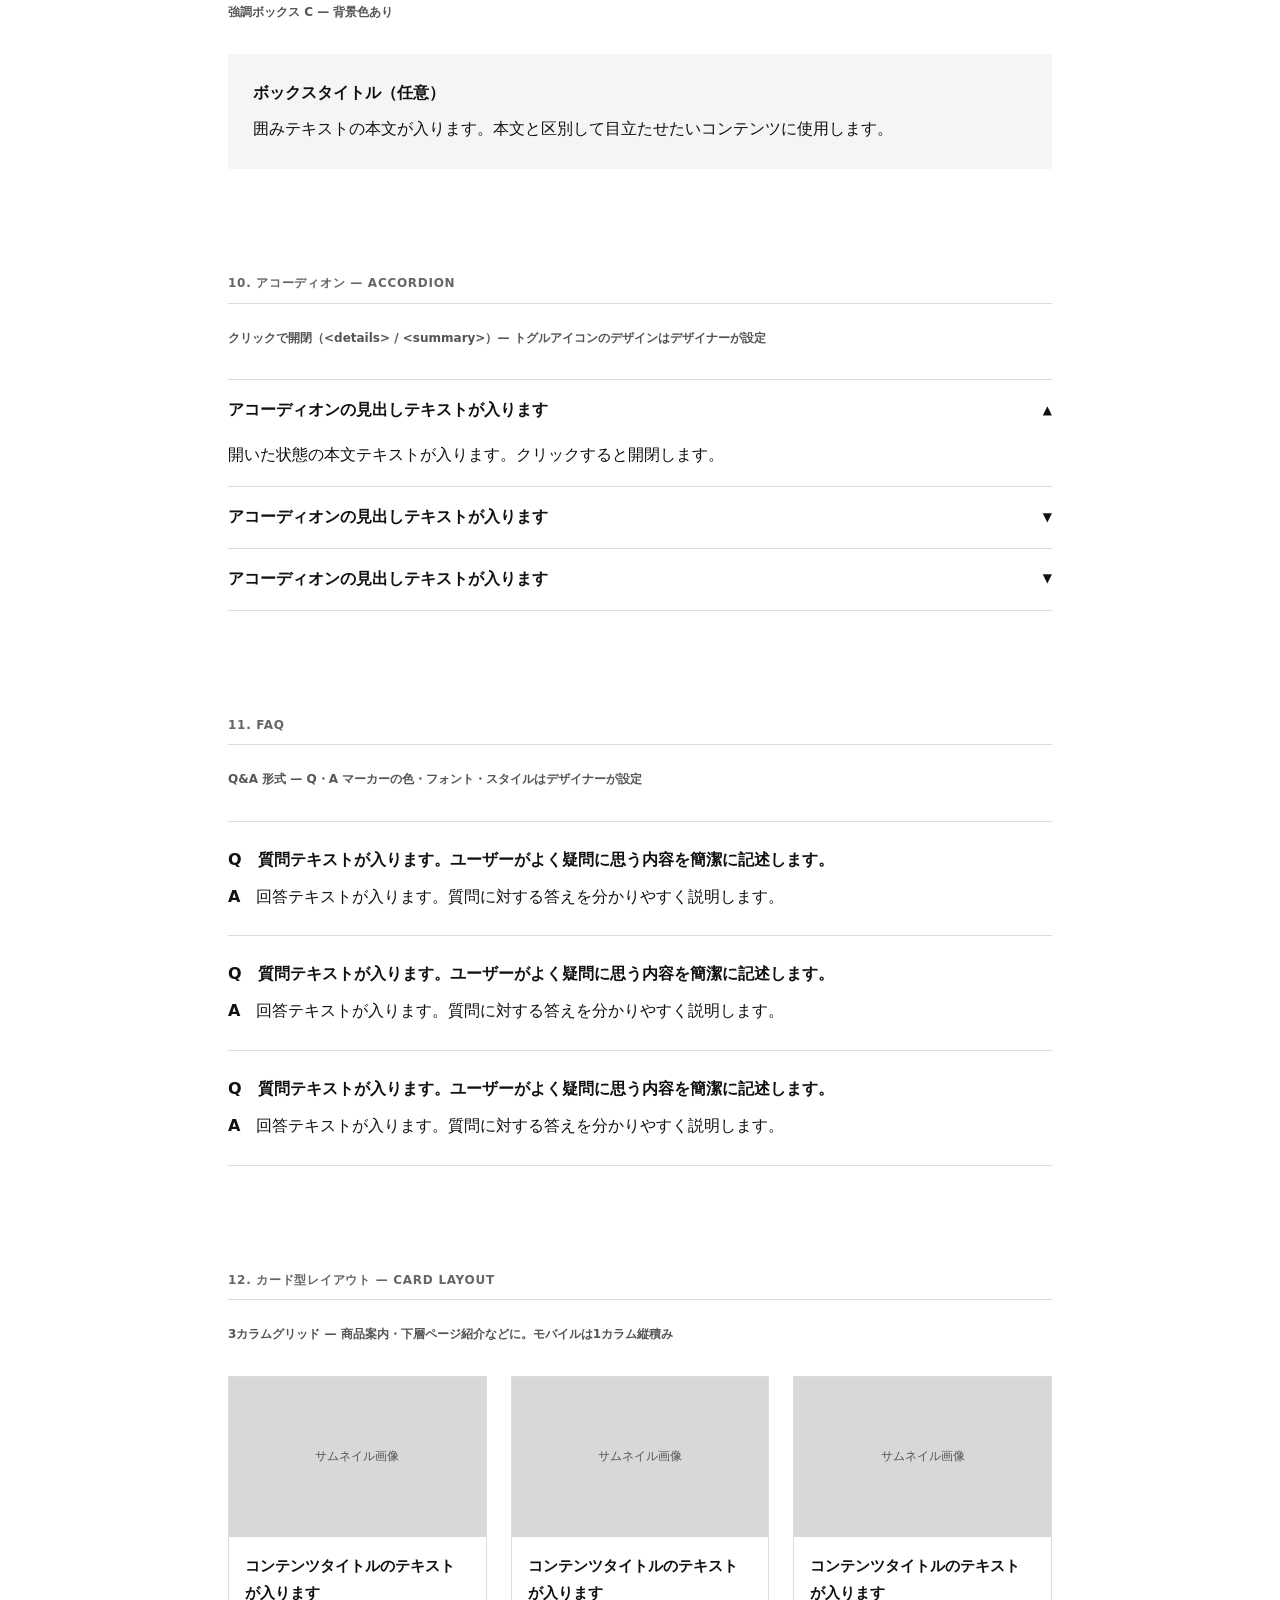
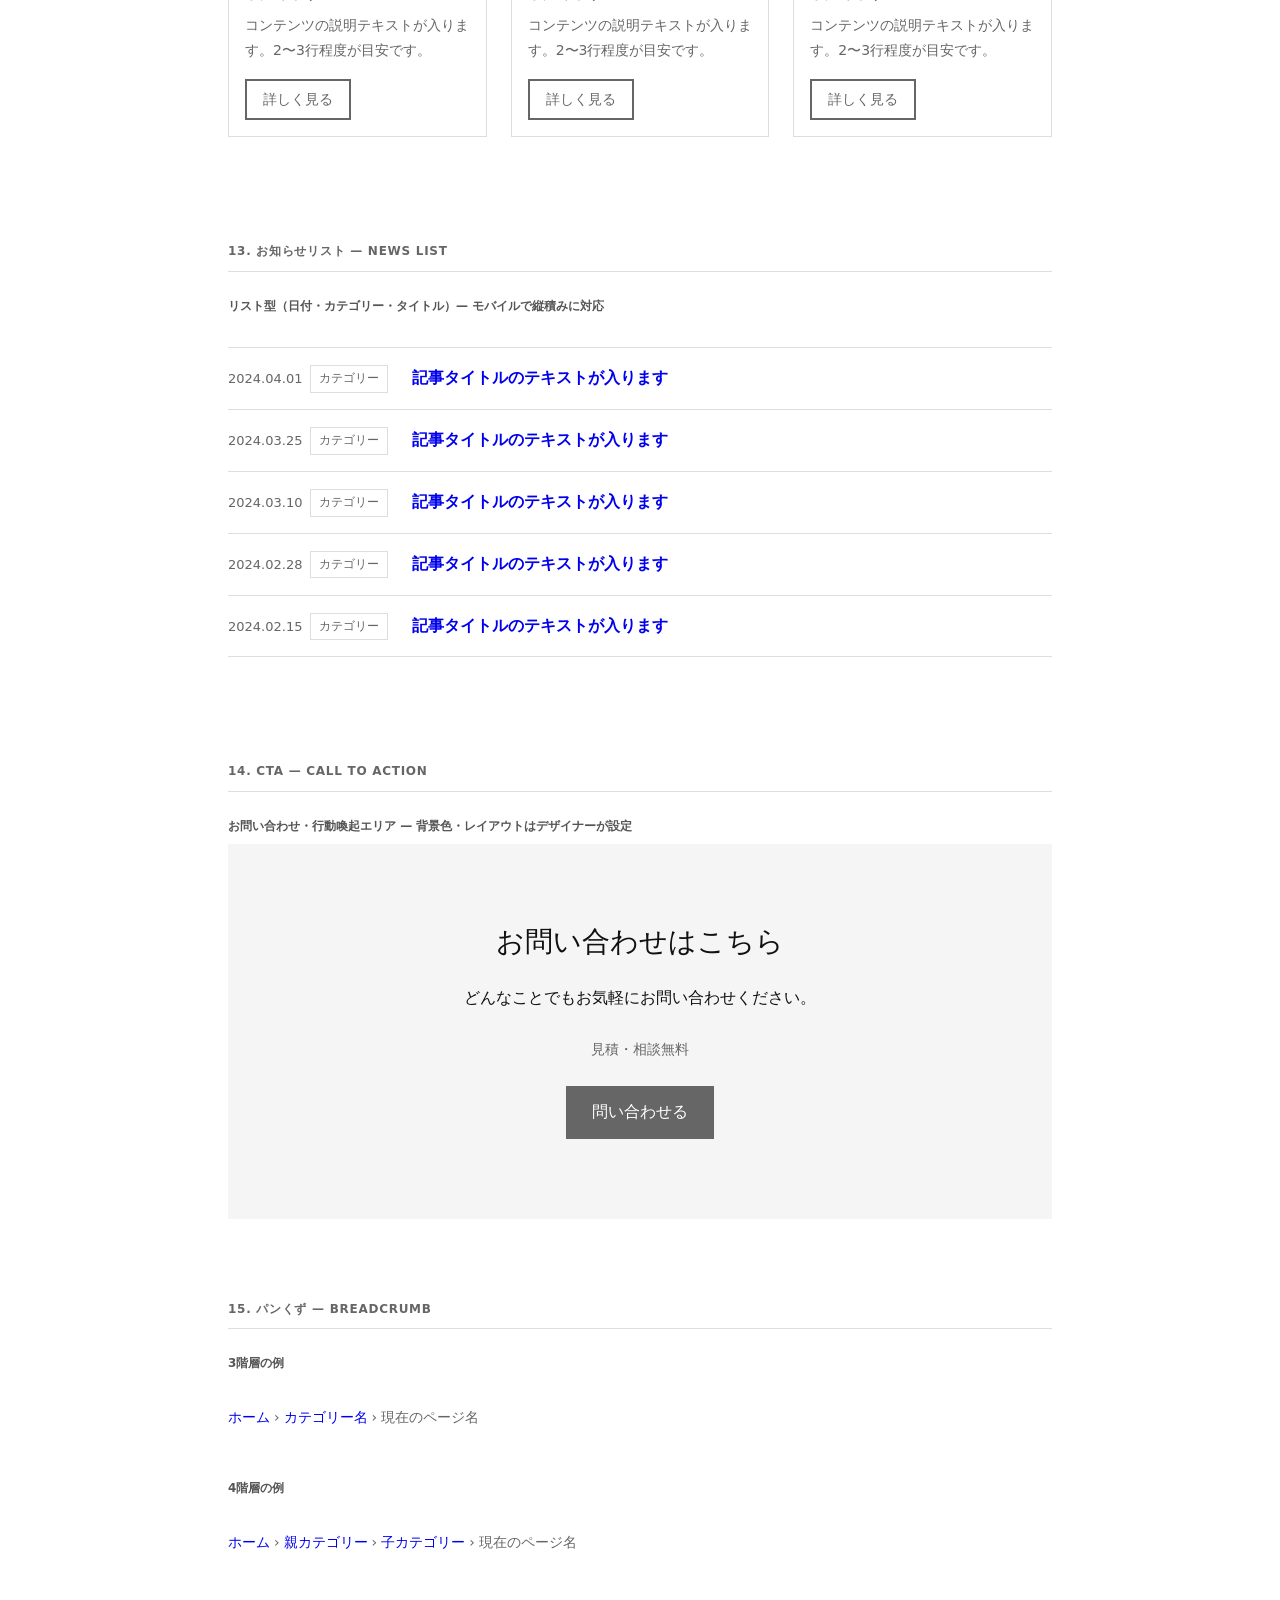
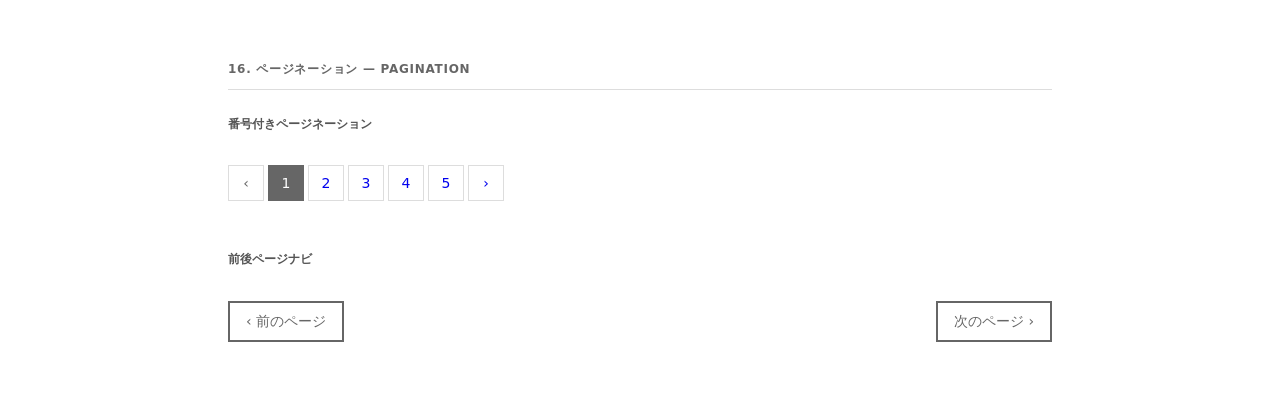
==== commit eae83286: "囲みテキスト: ボックスパターン A/B/C に名称変更、背景色ボックス追加 - セクション名を「強調ボックス」に変更し装飾はデザイナーが設定する旨を明示 - demo-label をスタイル指定名で" ====
--- a/index.html
+++ b/index.html
@@ -23,7 +23,7 @@
     <li><a href="#table">06. テーブル</a></li>
     <li><a href="#cover">07. カバー</a></li>
     <li><a href="#media-text">08. メディアとテキスト</a></li>
-    <li><a href="#box">09. 囲みテキスト</a></li>
+    <li><a href="#box">09. 強調ボックス</a></li>
     <li><a href="#accordion">10. アコーディオン</a></li>
     <li><a href="#faq">11. FAQ</a></li>
     <li><a href="#card-layout">12. カード型レイアウト</a></li>
@@ -363,21 +363,29 @@
          09. 囲みテキスト（強調ボックス）
          ================================================ -->
     <section id="box">
-      <p class="s-heading">09. 囲みテキスト（強調ボックス）</p>
-
-      <p class="demo-label">枠線ボックス — お知らせ・注意事項・補足などに</p>
+      <p class="s-heading">09. 囲みテキスト（強調ボックス） — ★ ボーダー・背景色・角丸・アイコン等の装飾はデザイナーが設定</p>
+
+      <p class="demo-label">強調ボックス A — ボーダーあり</p>
       <div class="demo">
         <div class="wf-box">
           <p class="wf-box__title">ボックスタイトル（任意）</p>
-          <p>囲みテキストの本文が入ります。お知らせ・注意事項・補足説明など、本文と区別して目立たせたいコンテンツに使用します。ボーダー色・背景色・アイコンの有無はデザイナーが設定します。</p>
-        </div>
-      </div>
-
-      <p class="demo-label">左ボーダーボックス — 注記・引用的な強調に</p>
+          <p>囲みテキストの本文が入ります。本文と区別して目立たせたいコンテンツに使用します。</p>
+        </div>
+      </div>
+
+      <p class="demo-label">強調ボックス B — 左アクセントボーダーあり</p>
       <div class="demo">
         <div class="wf-box wf-box--note">
           <p class="wf-box__title">ボックスタイトル（任意）</p>
-          <p>囲みテキストの本文が入ります。左側のボーダーは強調の目安として使用しています。ボーダーの太さ・色はデザイナーが設定します。</p>
+          <p>囲みテキストの本文が入ります。本文と区別して目立たせたいコンテンツに使用します。</p>
+        </div>
+      </div>
+
+      <p class="demo-label">強調ボックス C — 背景色あり</p>
+      <div class="demo">
+        <div class="wf-box wf-box--fill">
+          <p class="wf-box__title">ボックスタイトル（任意）</p>
+          <p>囲みテキストの本文が入ります。本文と区別して目立たせたいコンテンツに使用します。</p>
         </div>
       </div>
     </section>
--- a/style.css
+++ b/style.css
@@ -73,12 +73,14 @@
   position: sticky;
   top: 0;
   z-index: 100;
+  overflow-x: auto;
 }
 .t-nav ol {
   display: flex;
-  flex-wrap: wrap;
+  flex-wrap: nowrap;
   gap: 2px;
   list-style: none;
+  white-space: nowrap;
 }
 .t-nav a {
   display: block;
@@ -295,6 +297,7 @@
   margin-bottom: .5rem;
 }
 .wf-box--note { border-left: 4px solid var(--color-border); }
+.wf-box--fill { background: var(--color-bg-sub); border-color: transparent; }
 
 /* ============================================================
    10. アコーディオン（Accordion ブロック）
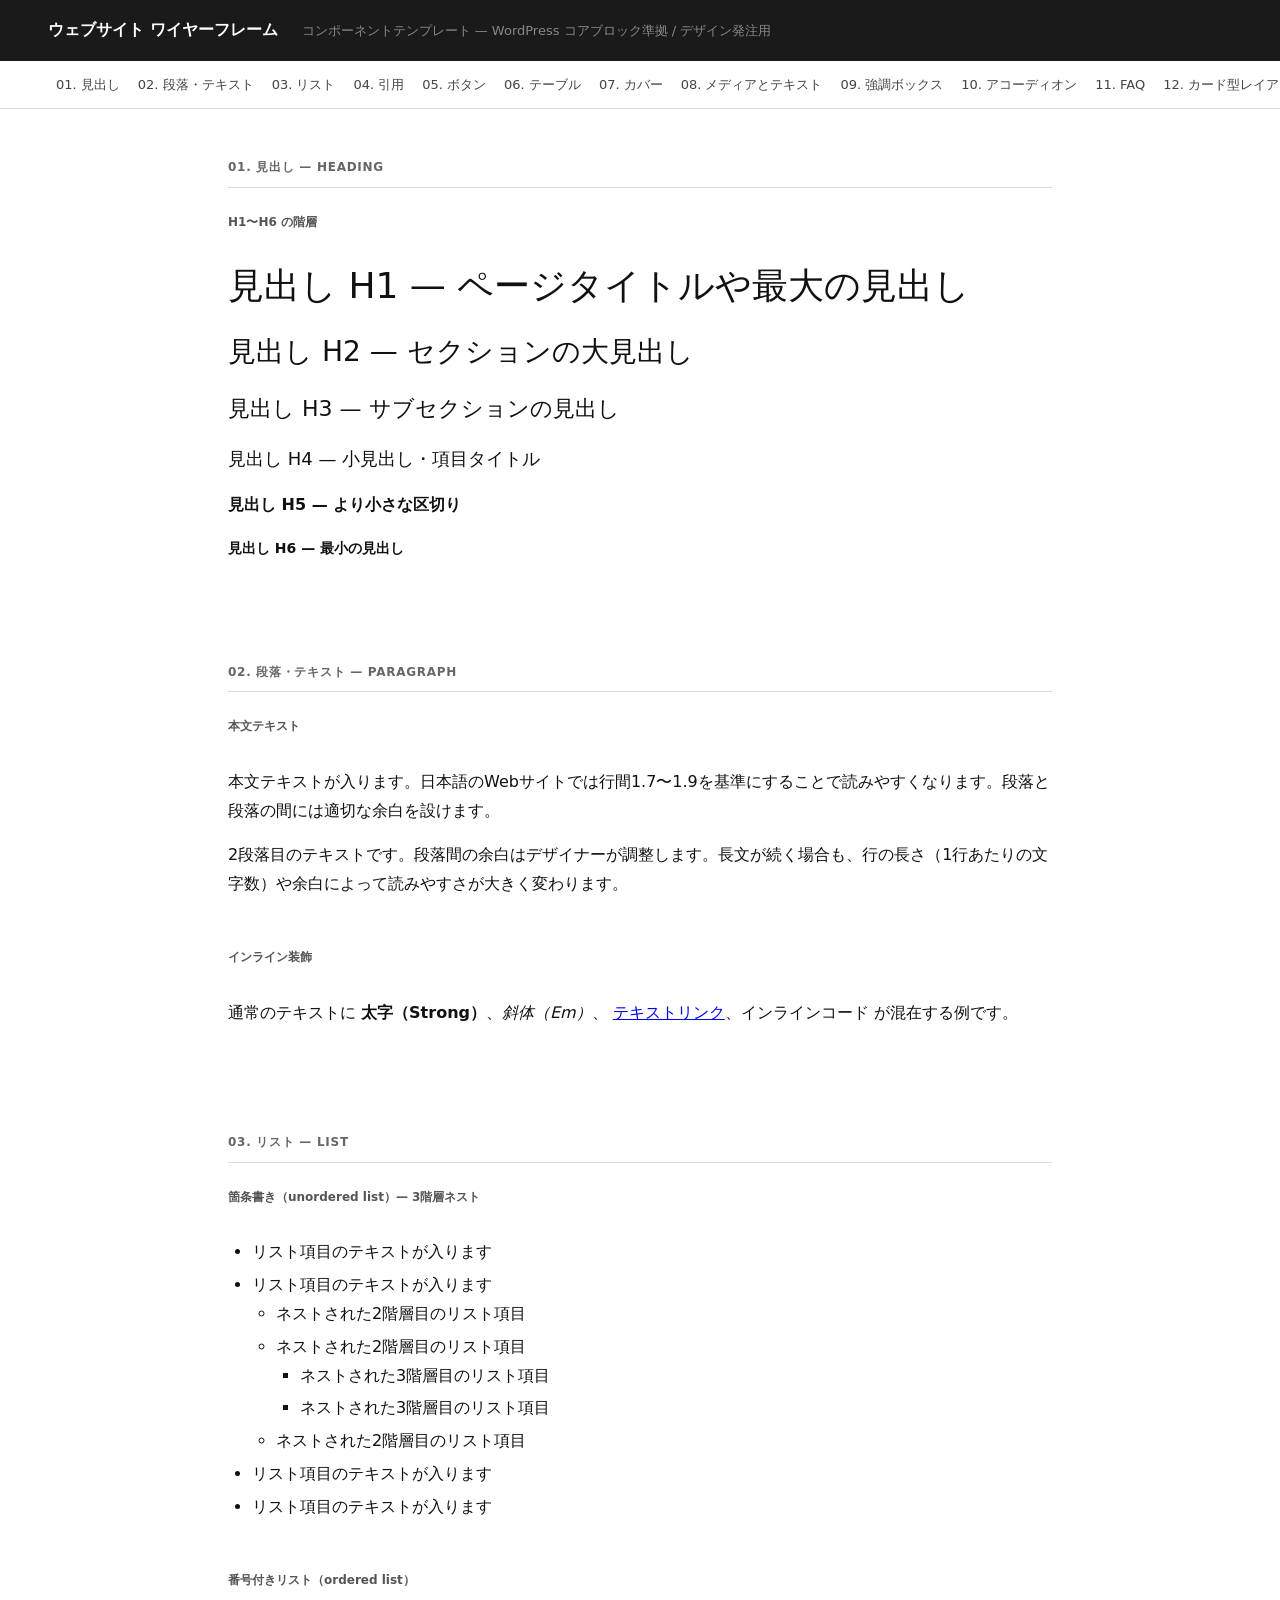
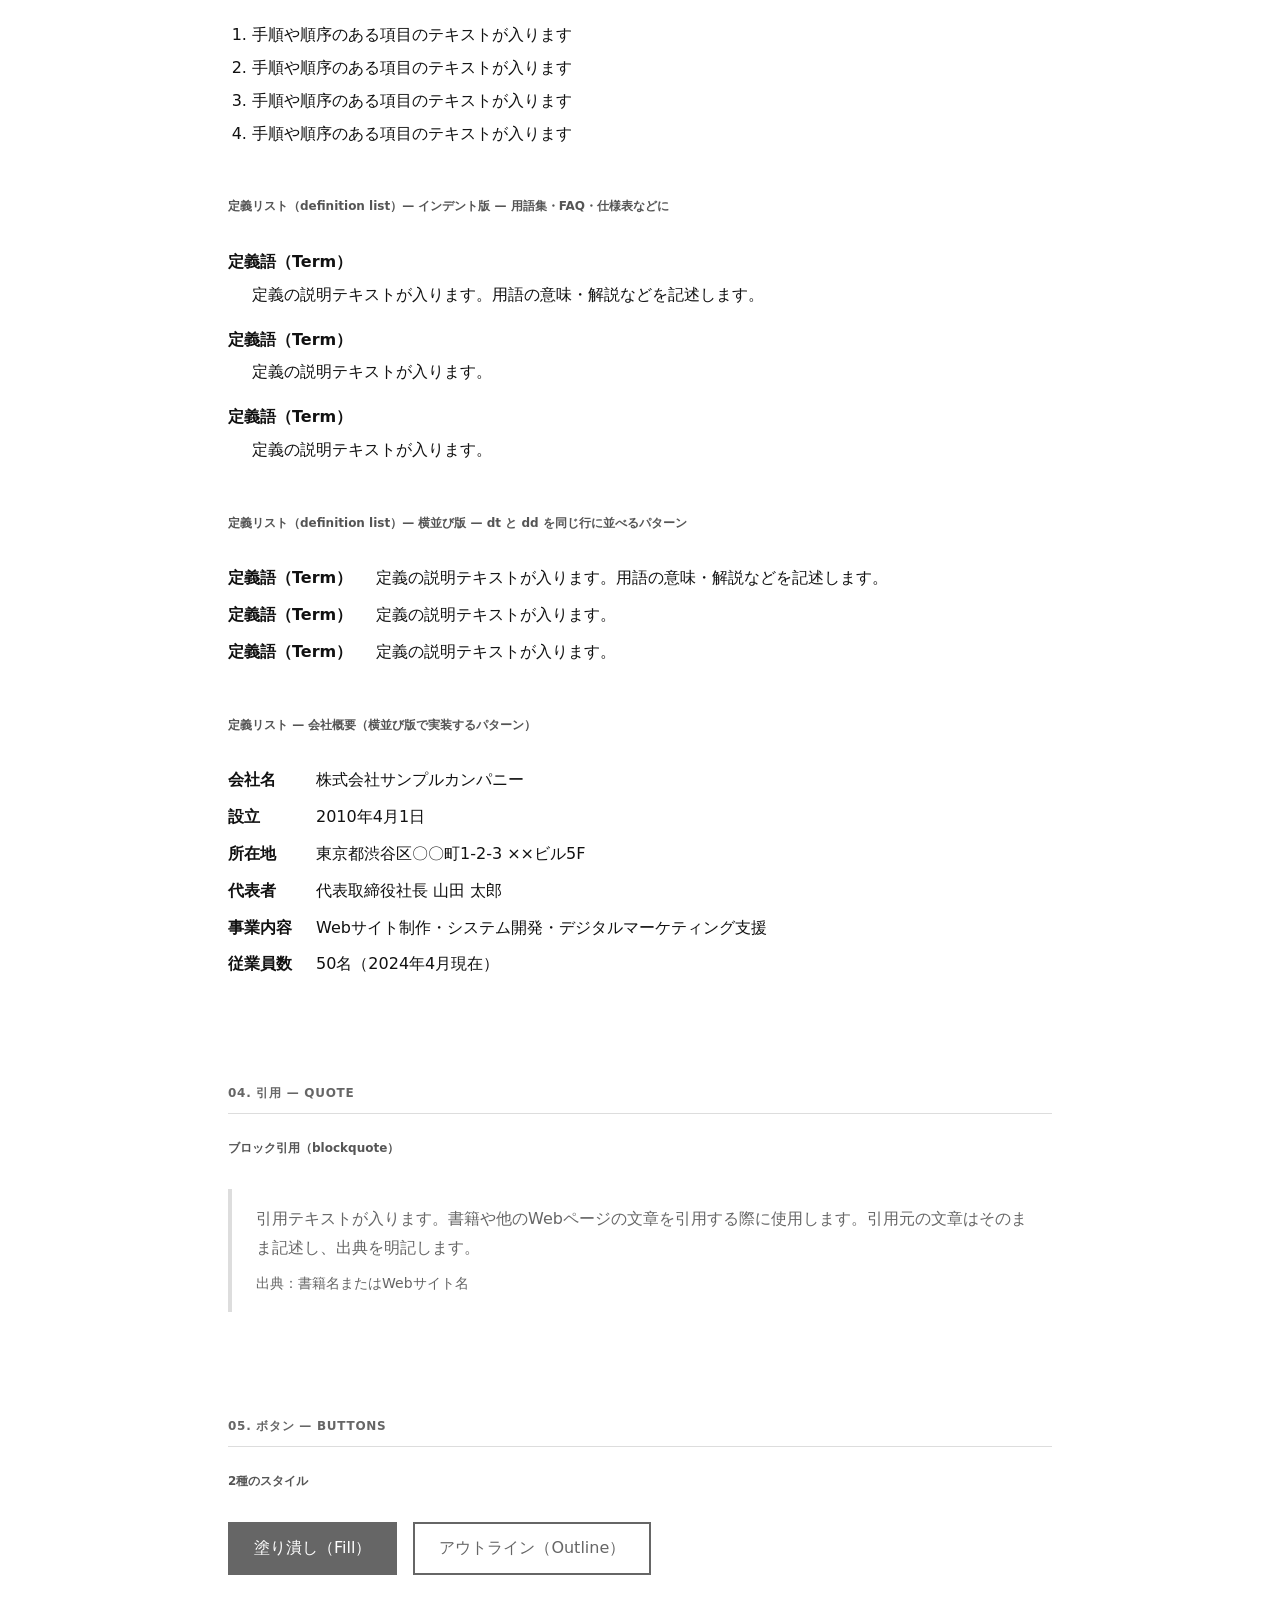
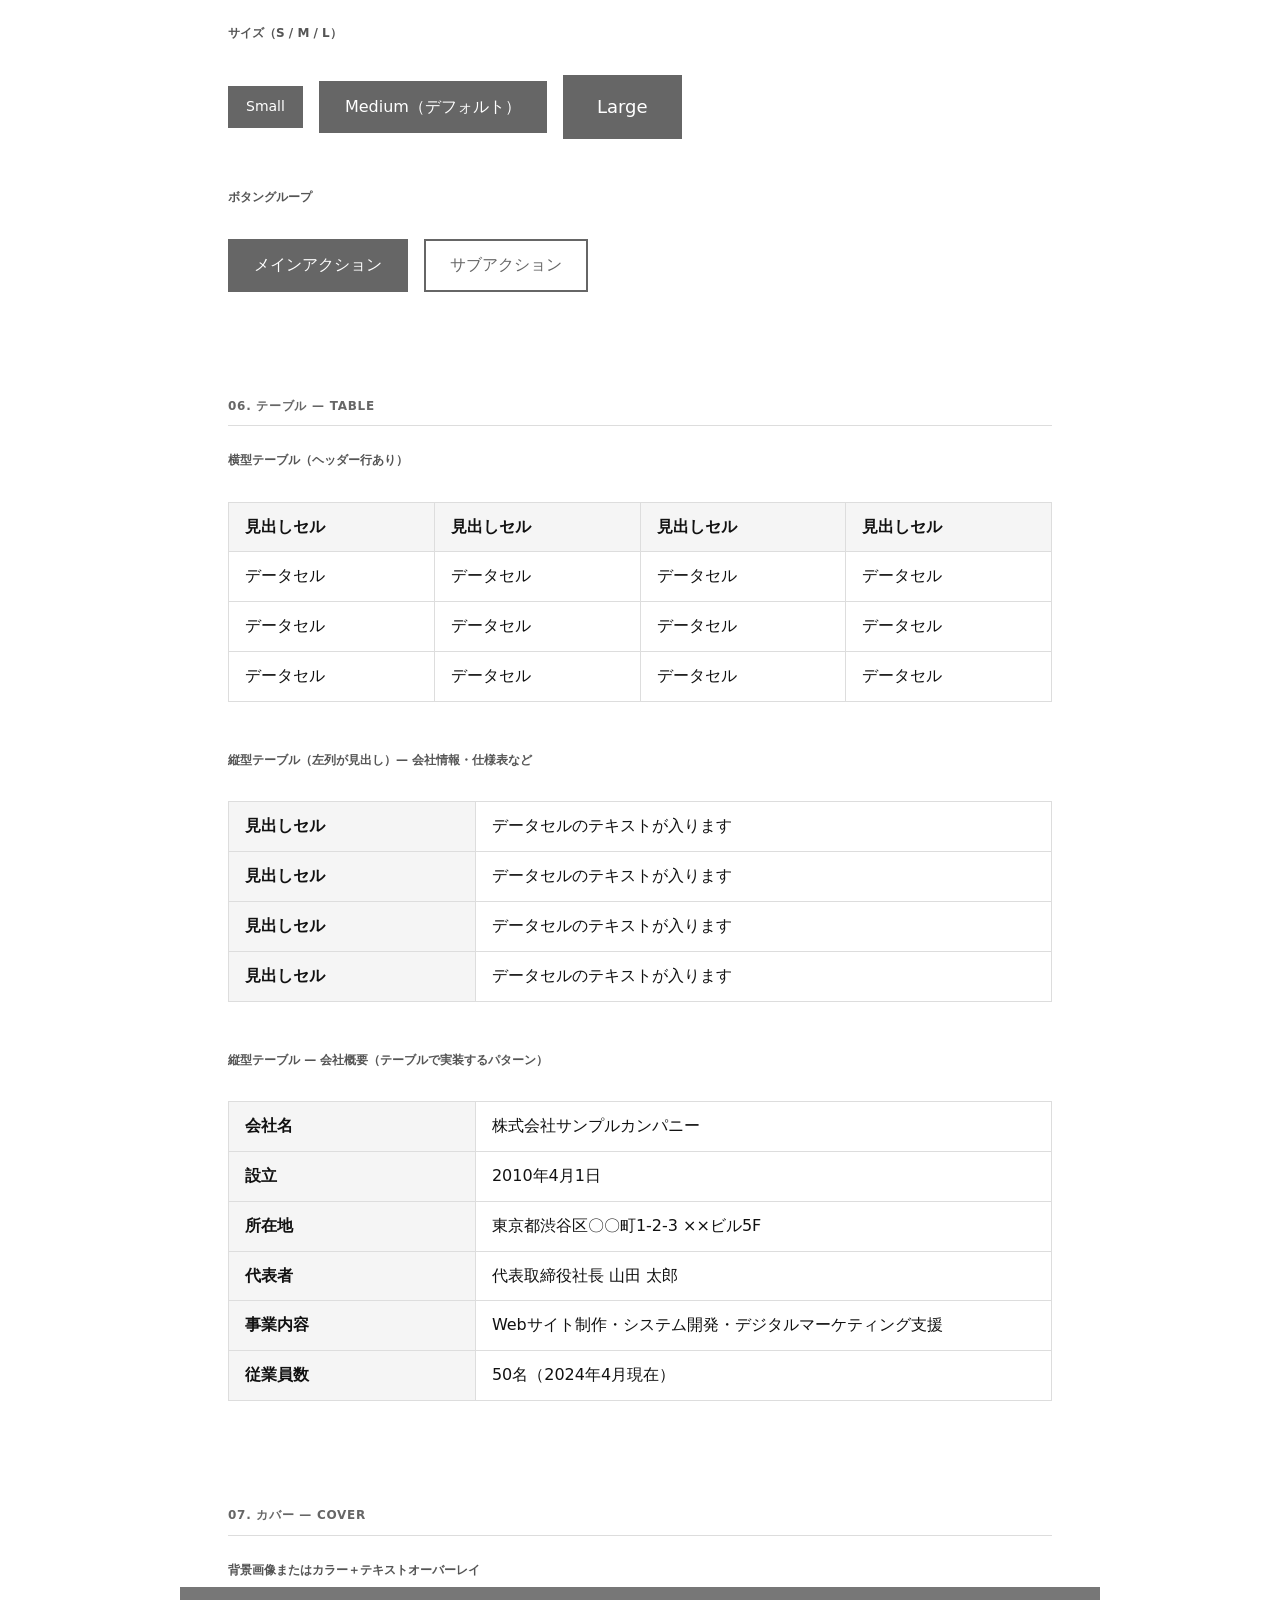
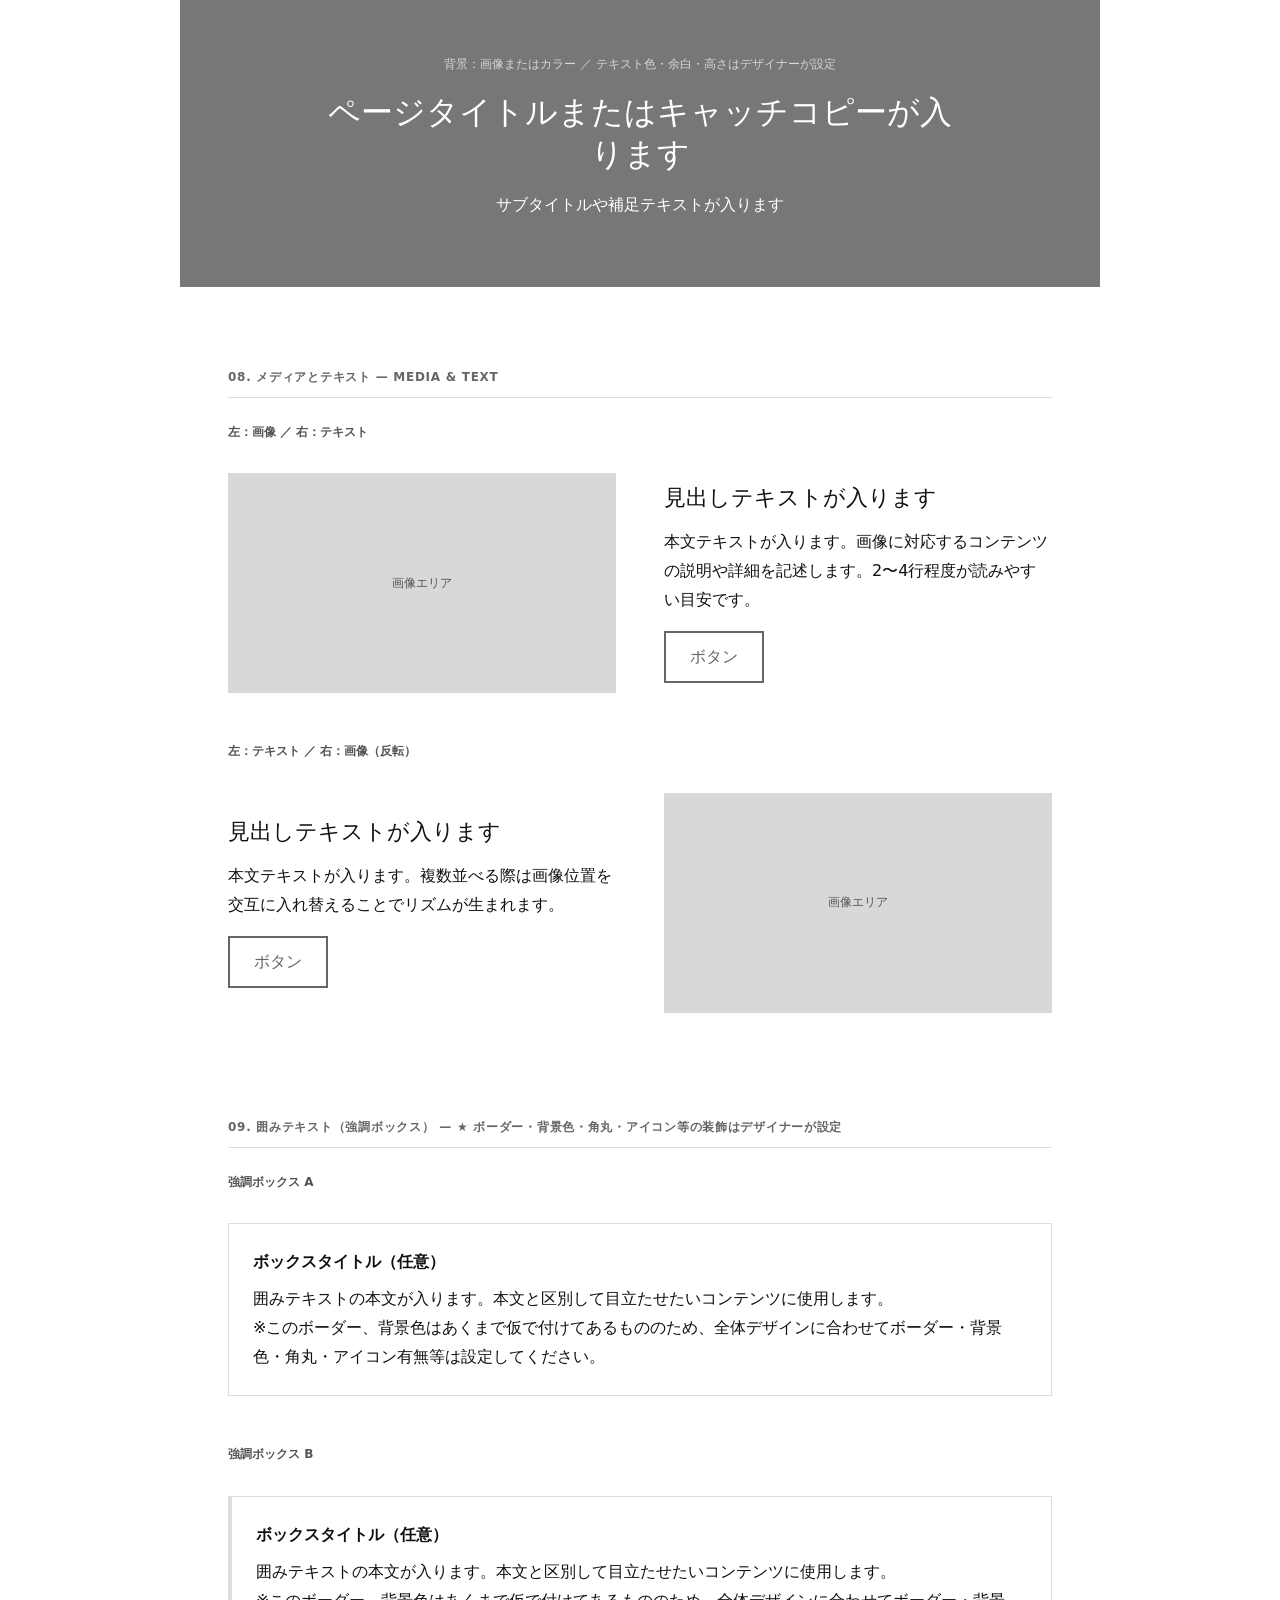
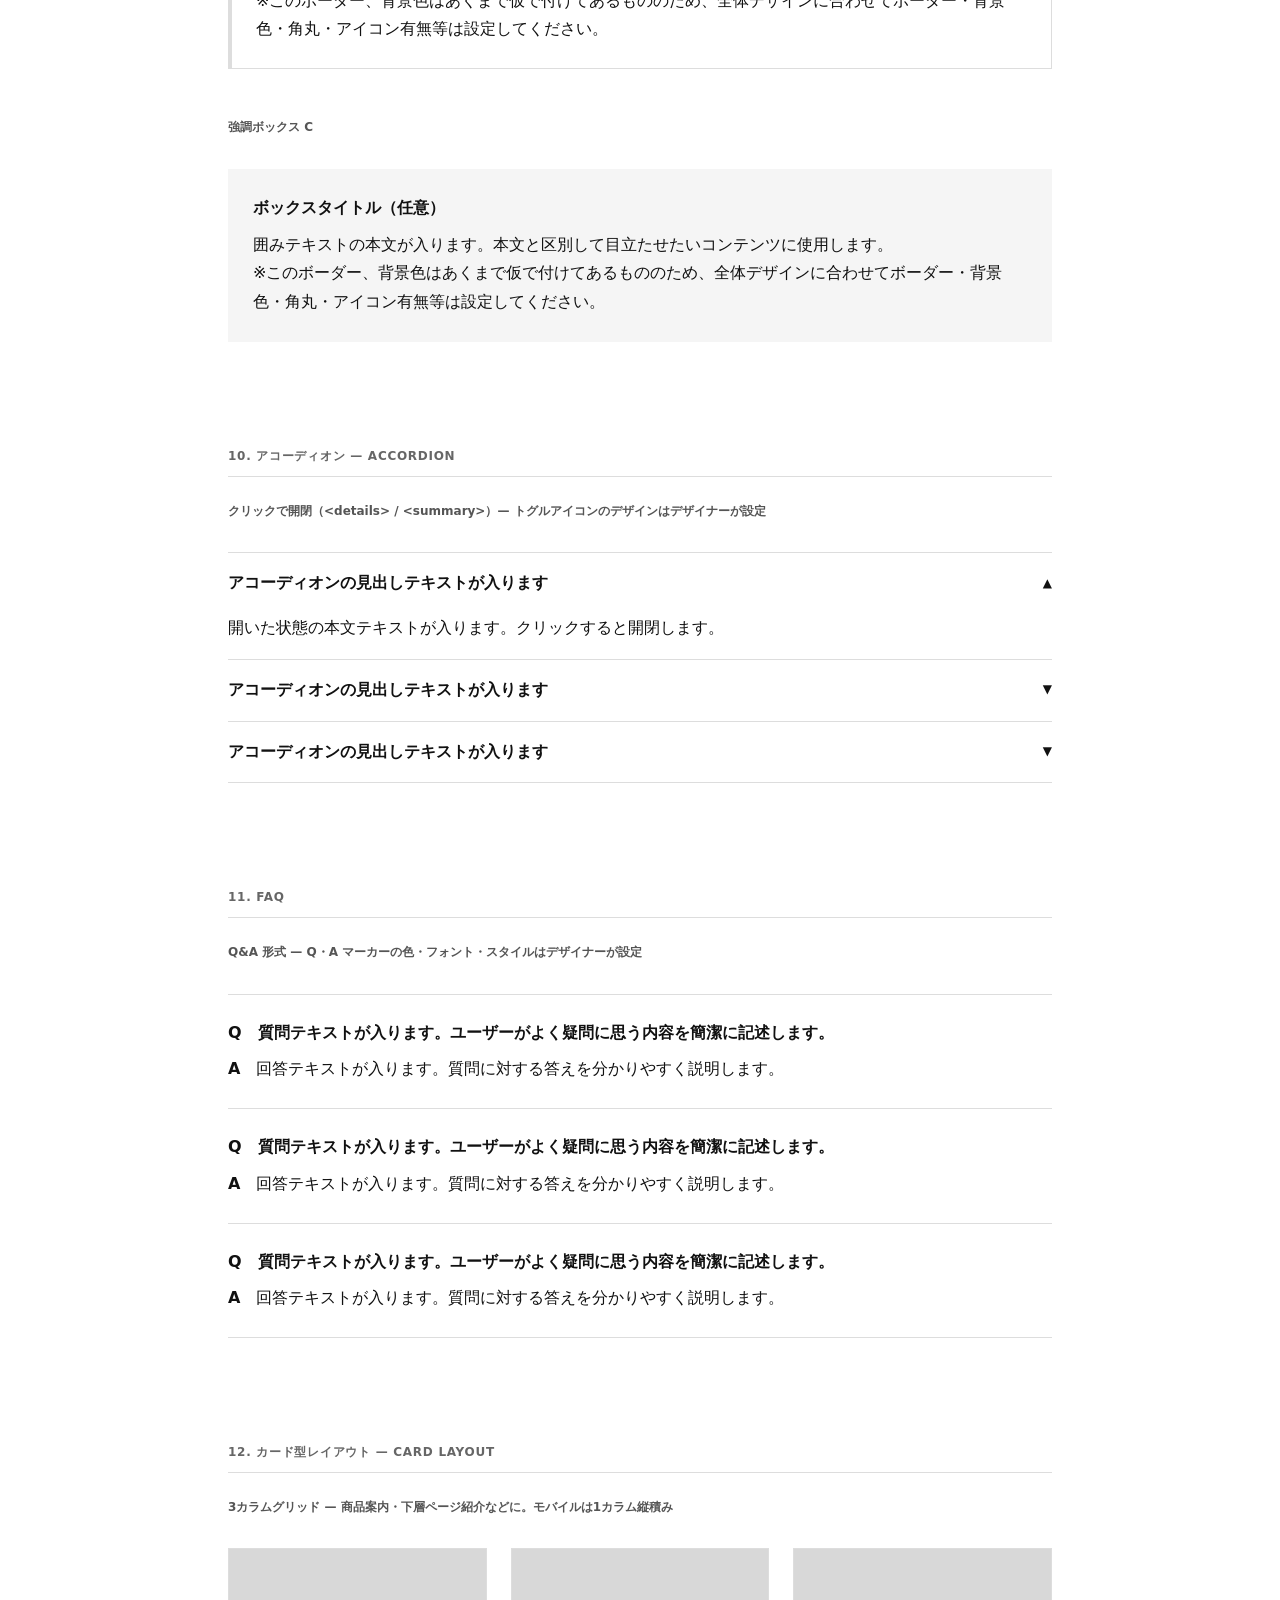
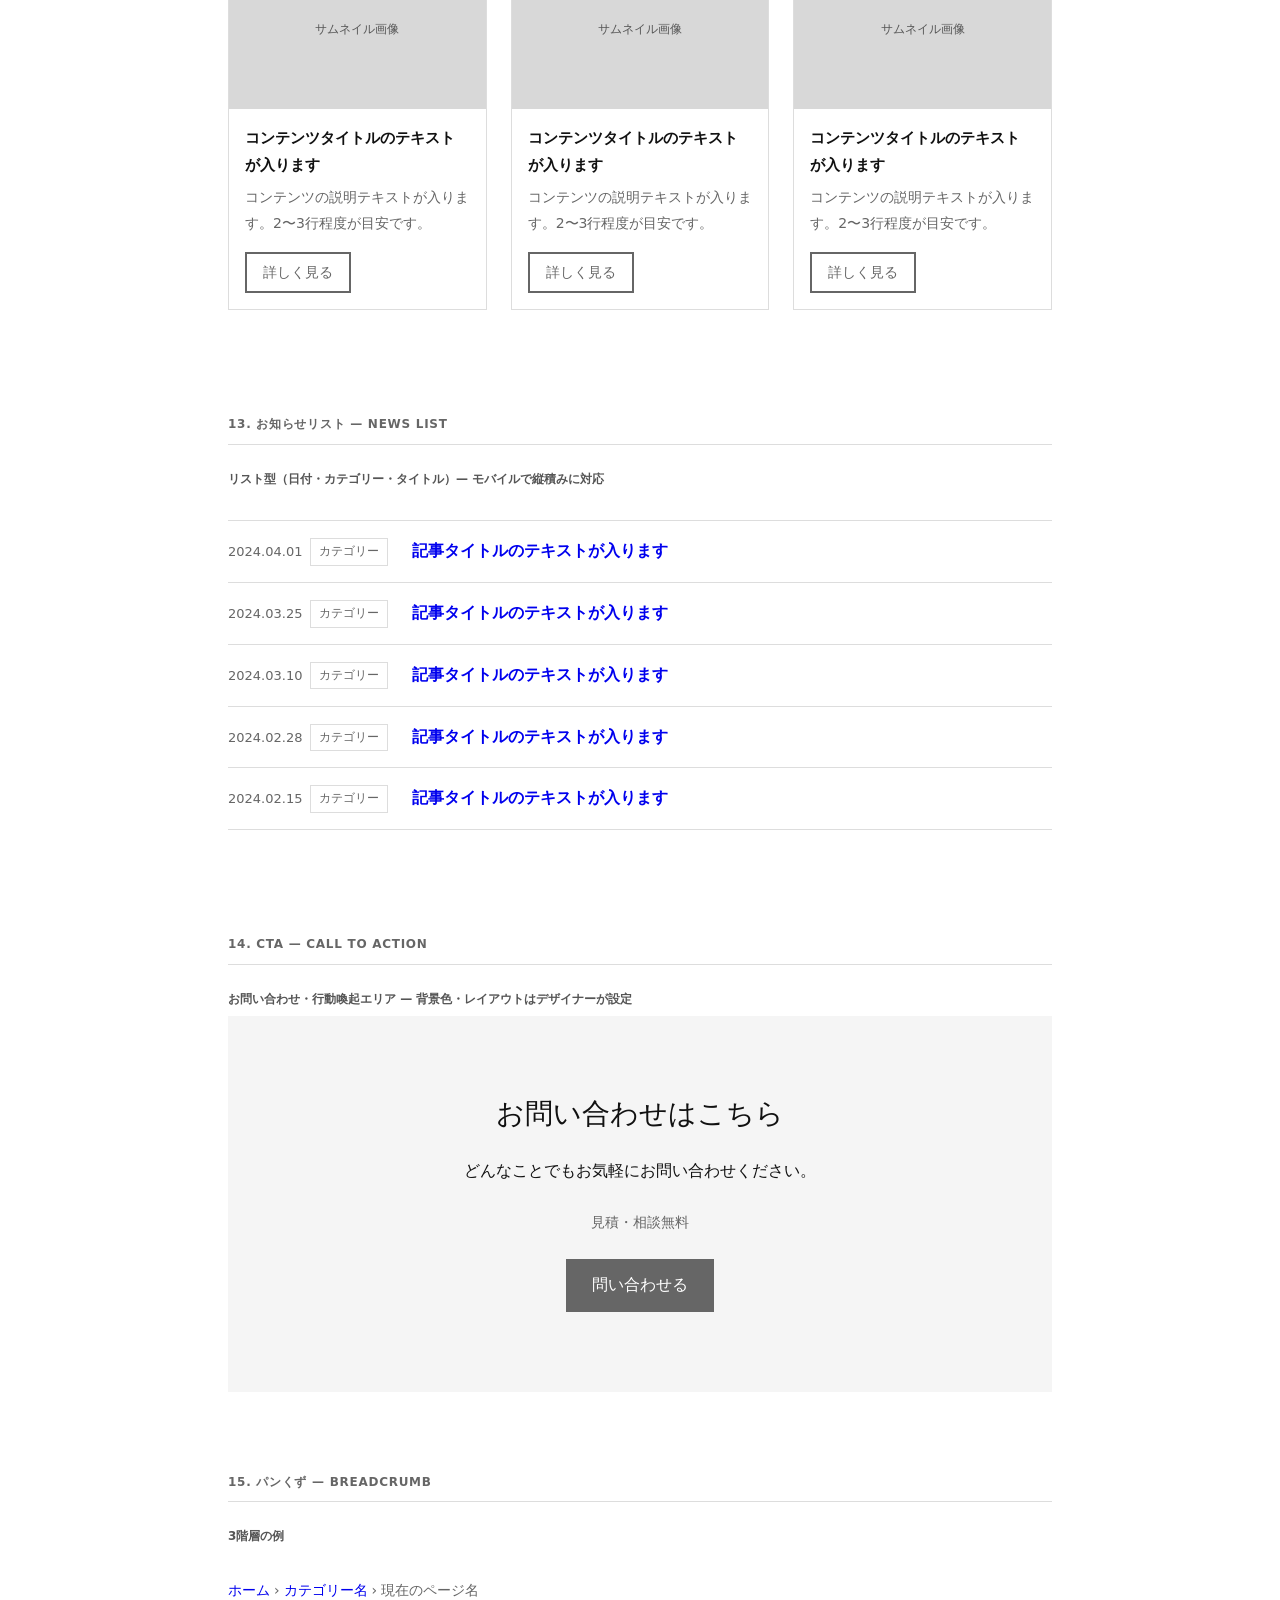
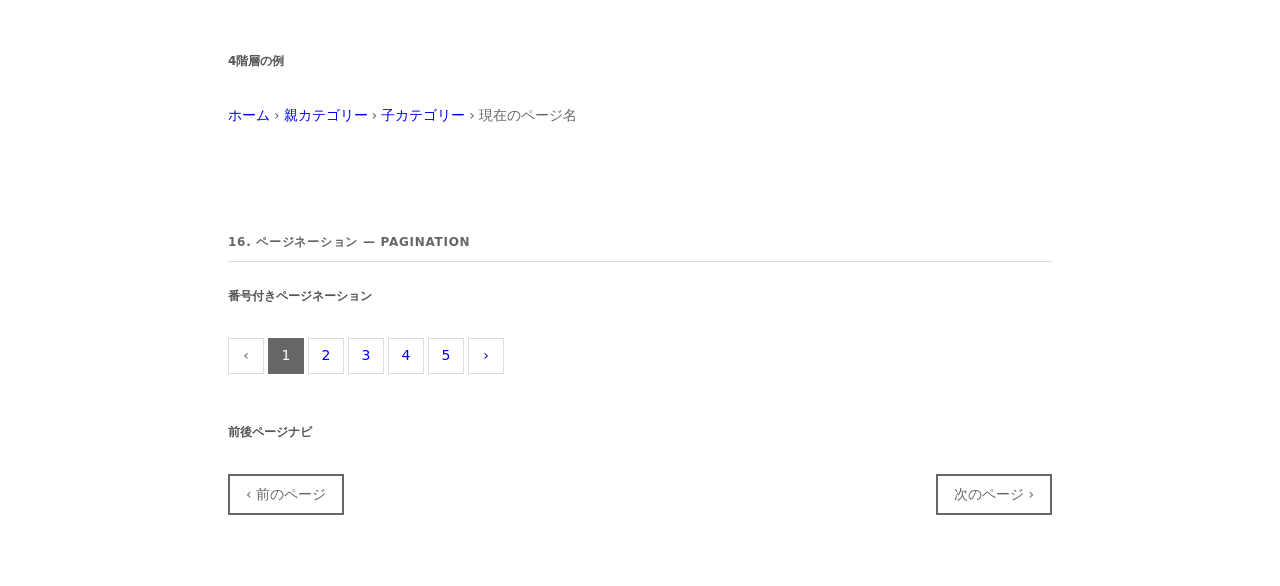
==== commit befa8349: "強調ボックス: ラベルの説明文削除、本文を統一・注記追加 https://claude.ai/code/session_01V3G293QnUeb4SC4LFCbtQn" ====
--- a/index.html
+++ b/index.html
@@ -365,27 +365,27 @@
     <section id="box">
       <p class="s-heading">09. 囲みテキスト（強調ボックス） — ★ ボーダー・背景色・角丸・アイコン等の装飾はデザイナーが設定</p>
 
-      <p class="demo-label">強調ボックス A — ボーダーあり</p>
+      <p class="demo-label">強調ボックス A</p>
       <div class="demo">
         <div class="wf-box">
           <p class="wf-box__title">ボックスタイトル（任意）</p>
-          <p>囲みテキストの本文が入ります。本文と区別して目立たせたいコンテンツに使用します。</p>
-        </div>
-      </div>
-
-      <p class="demo-label">強調ボックス B — 左アクセントボーダーあり</p>
+          <p>囲みテキストの本文が入ります。本文と区別して目立たせたいコンテンツに使用します。<br>※このボーダー、背景色はあくまで仮で付けてあるもののため、全体デザインに合わせてボーダー・背景色・角丸・アイコン有無等は設定してください。</p>
+        </div>
+      </div>
+
+      <p class="demo-label">強調ボックス B</p>
       <div class="demo">
         <div class="wf-box wf-box--note">
           <p class="wf-box__title">ボックスタイトル（任意）</p>
-          <p>囲みテキストの本文が入ります。本文と区別して目立たせたいコンテンツに使用します。</p>
-        </div>
-      </div>
-
-      <p class="demo-label">強調ボックス C — 背景色あり</p>
+          <p>囲みテキストの本文が入ります。本文と区別して目立たせたいコンテンツに使用します。<br>※このボーダー、背景色はあくまで仮で付けてあるもののため、全体デザインに合わせてボーダー・背景色・角丸・アイコン有無等は設定してください。</p>
+        </div>
+      </div>
+
+      <p class="demo-label">強調ボックス C</p>
       <div class="demo">
         <div class="wf-box wf-box--fill">
           <p class="wf-box__title">ボックスタイトル（任意）</p>
-          <p>囲みテキストの本文が入ります。本文と区別して目立たせたいコンテンツに使用します。</p>
+          <p>囲みテキストの本文が入ります。本文と区別して目立たせたいコンテンツに使用します。<br>※このボーダー、背景色はあくまで仮で付けてあるもののため、全体デザインに合わせてボーダー・背景色・角丸・アイコン有無等は設定してください。</p>
         </div>
       </div>
     </section>
--- a/style.css
+++ b/style.css
@@ -80,7 +80,7 @@
   flex-wrap: nowrap;
   gap: 2px;
   list-style: none;
-  white-space: nowrap;
+  min-width: max-content;
 }
 .t-nav a {
   display: block;
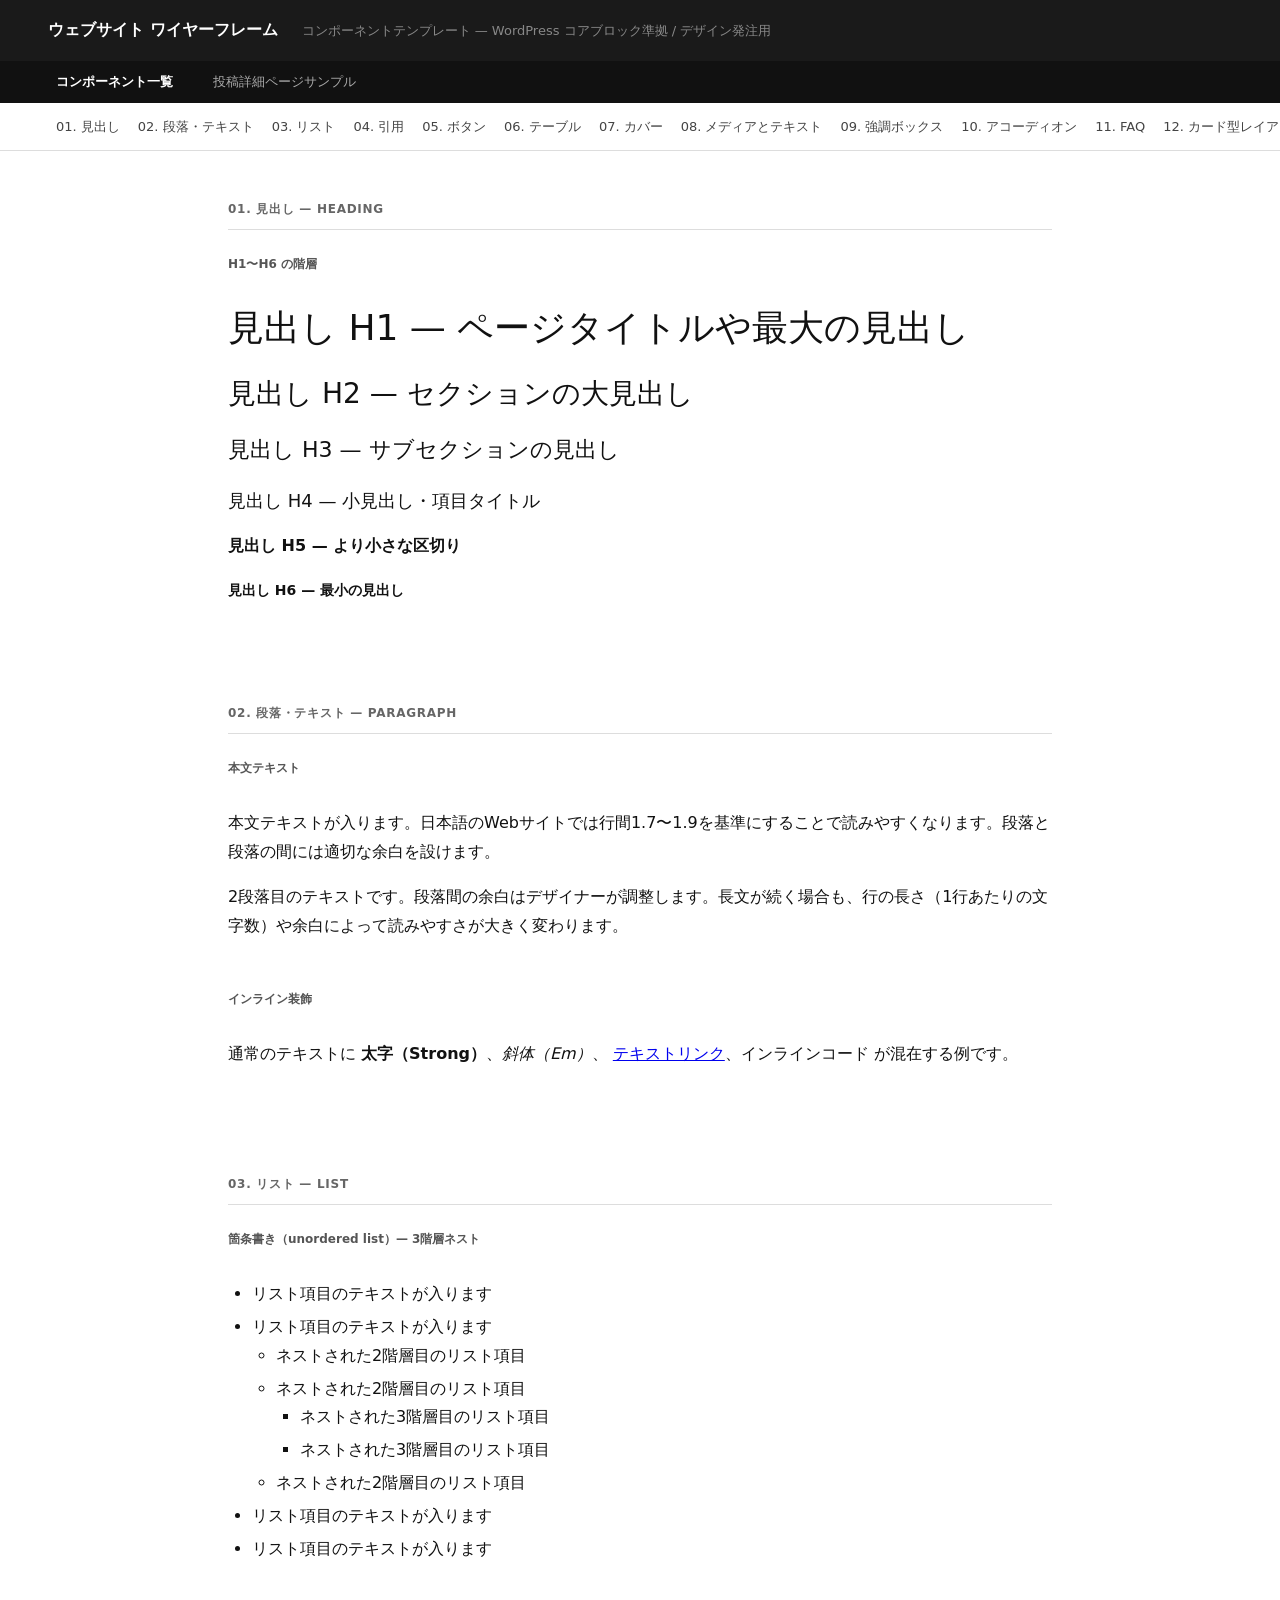
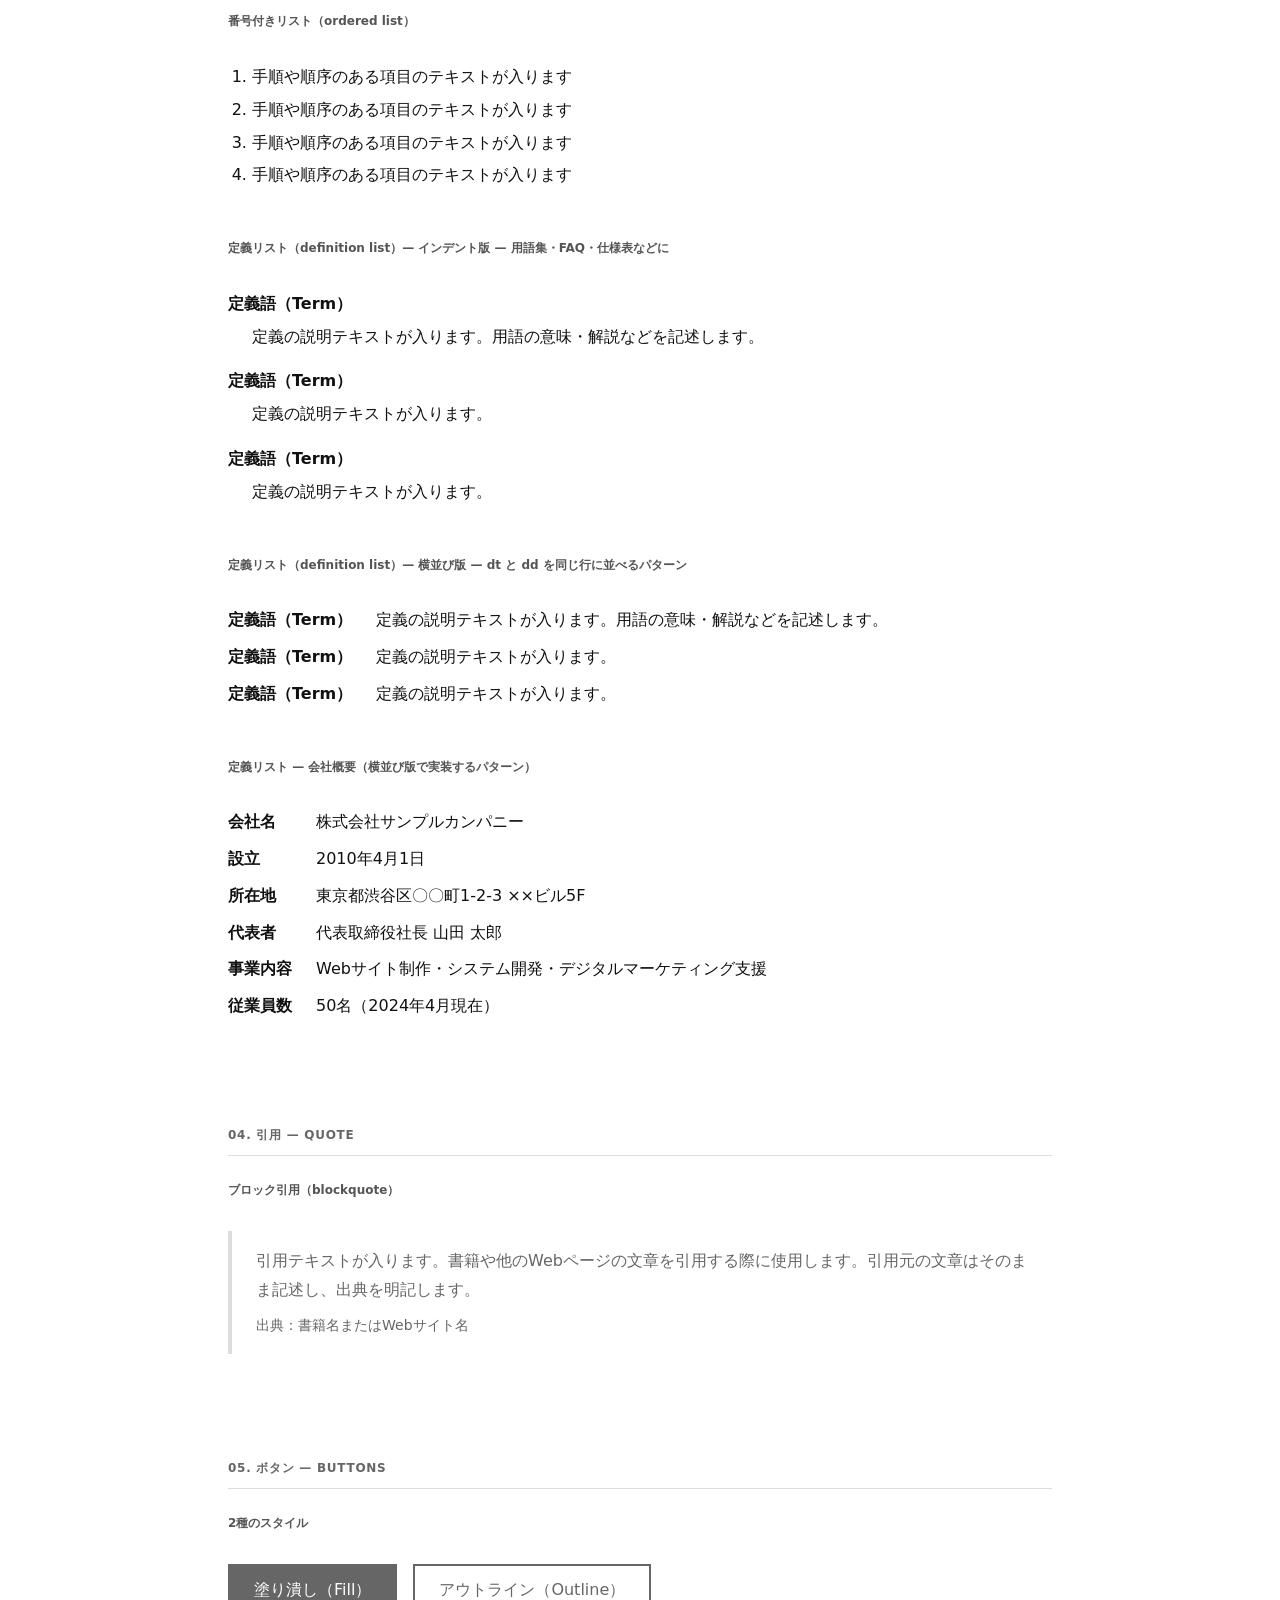
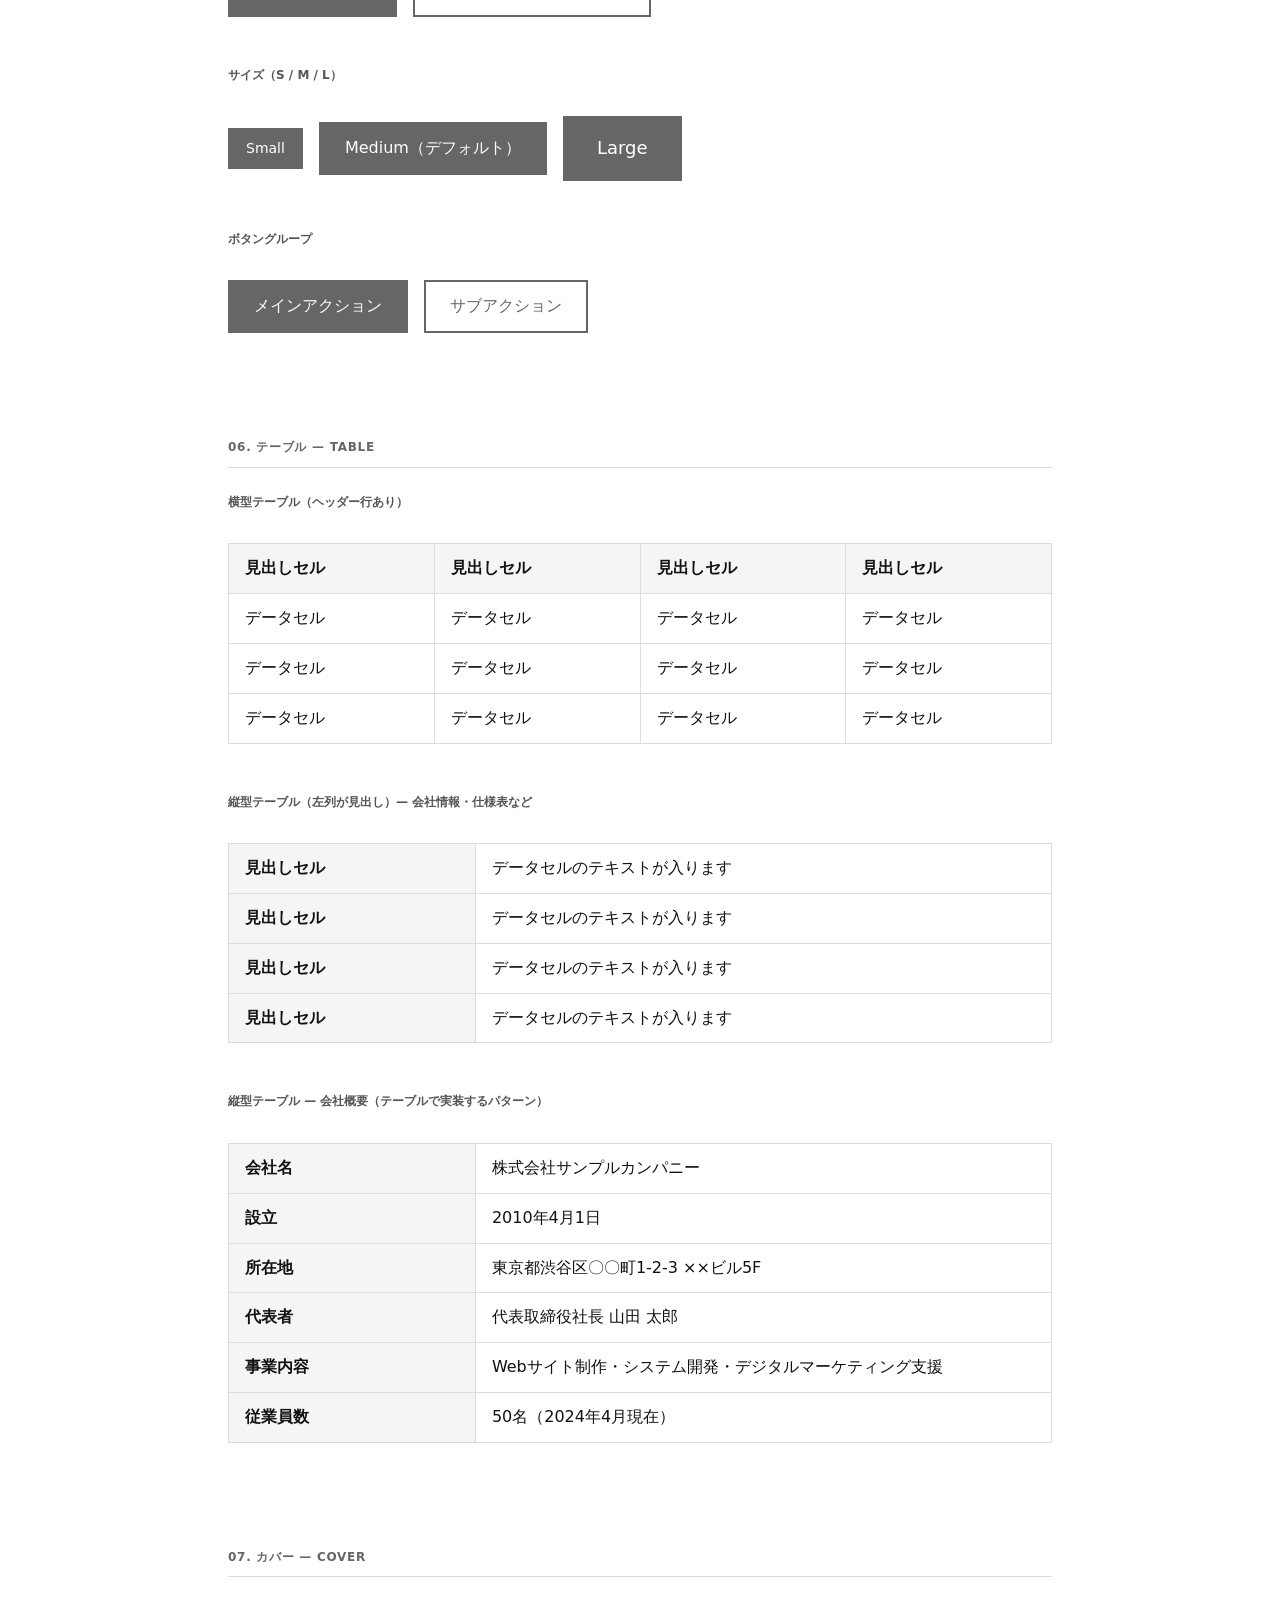
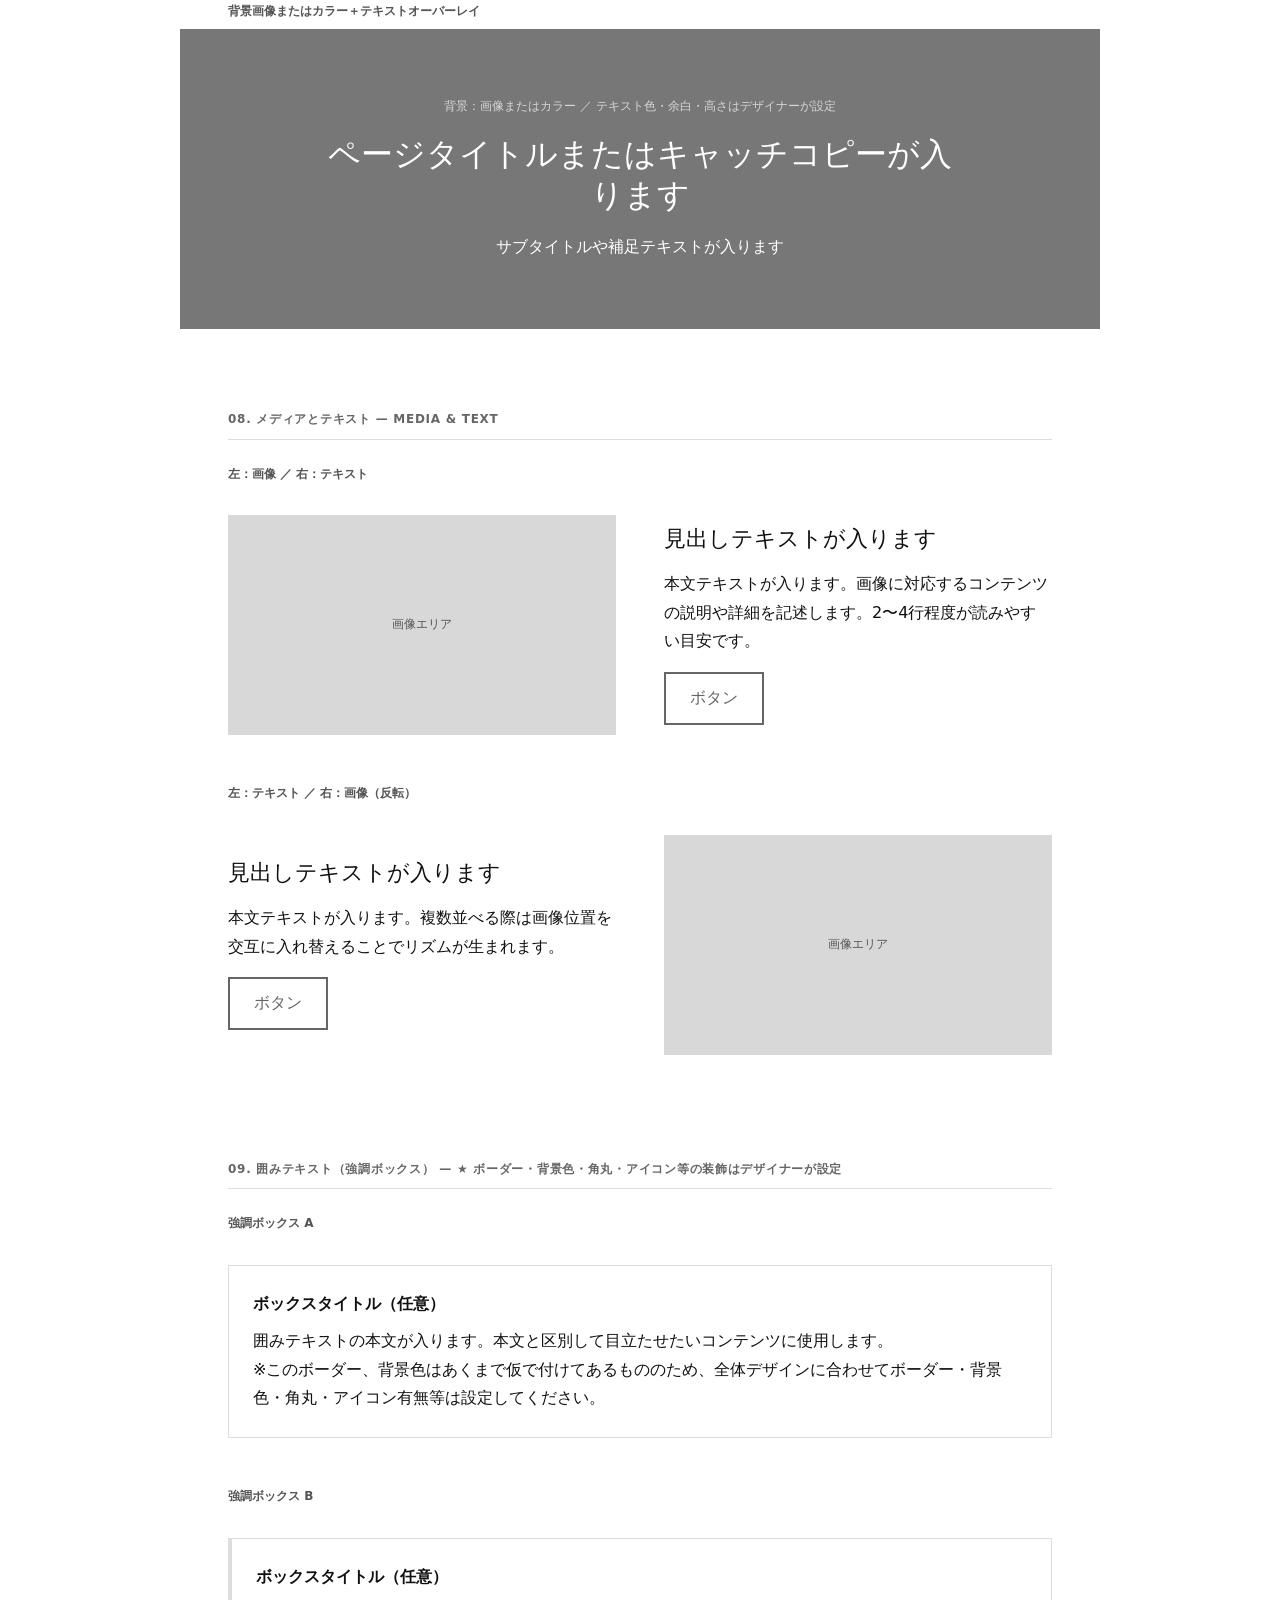
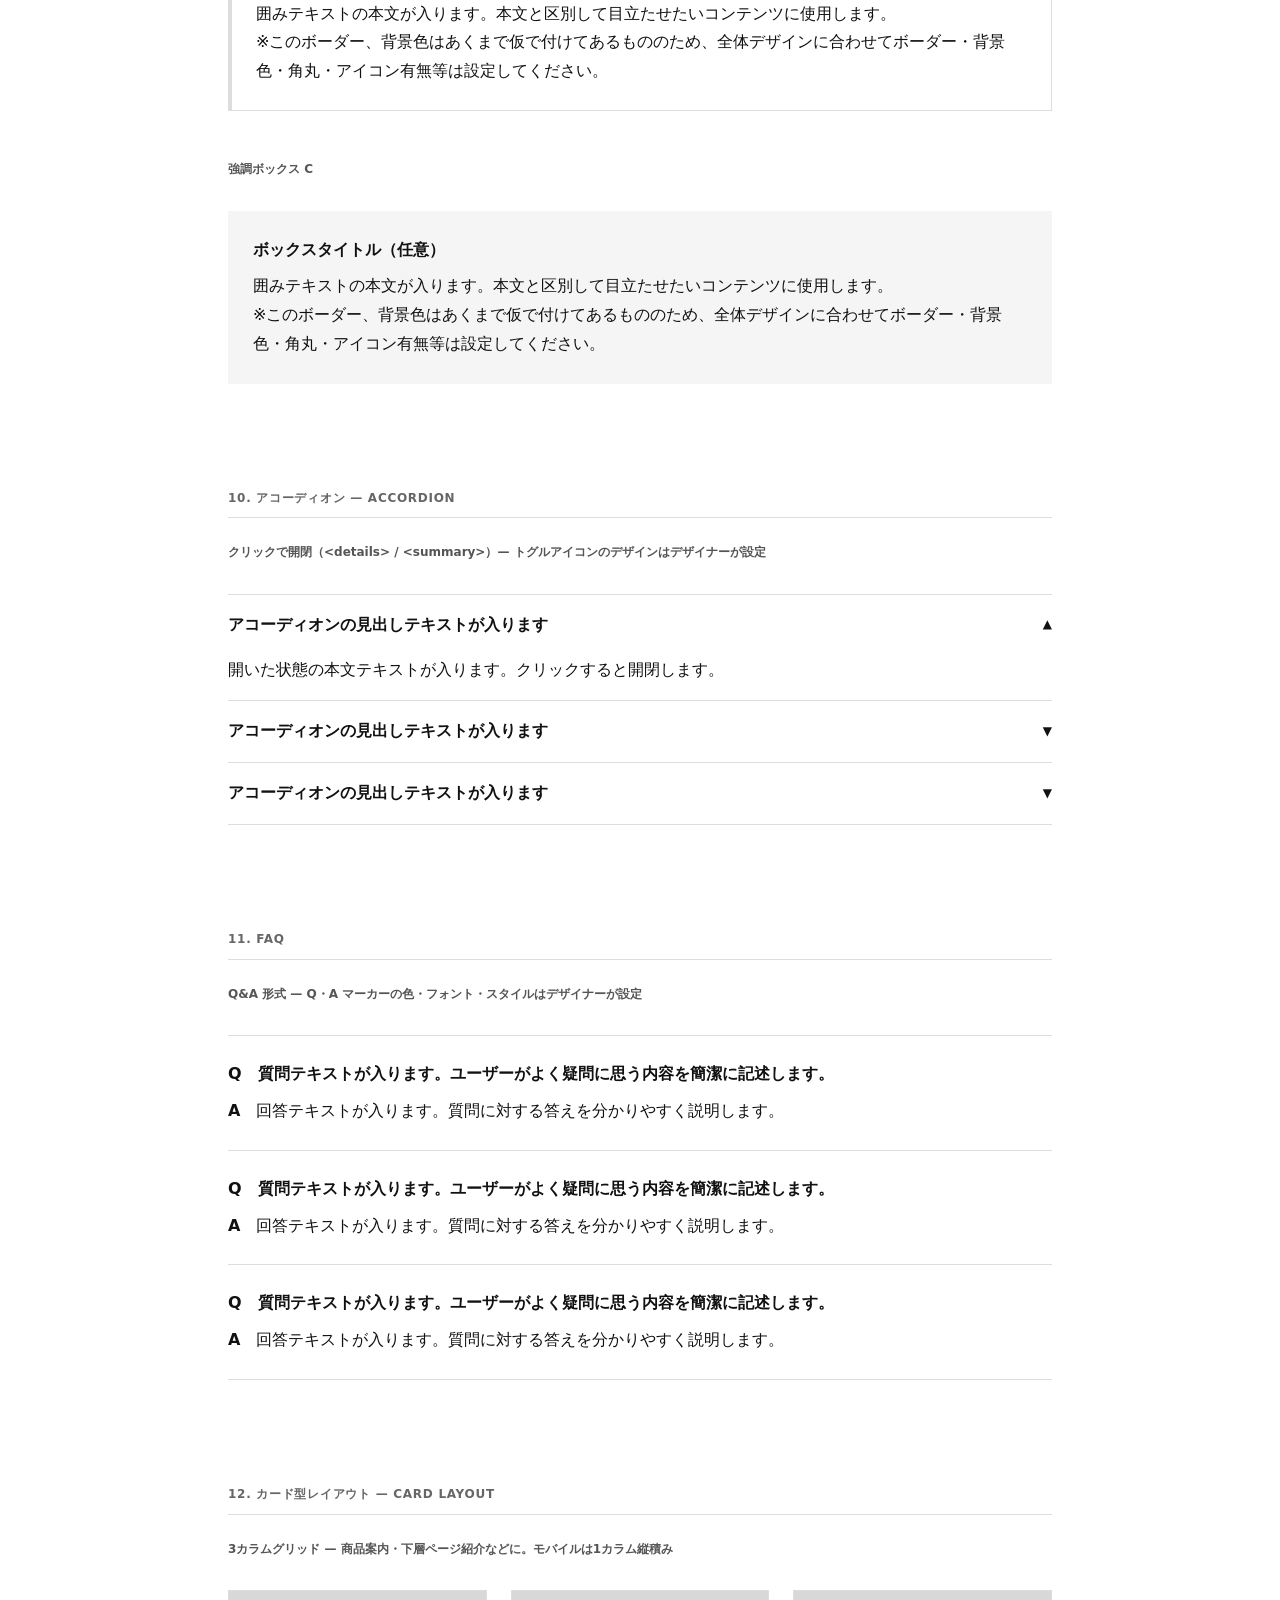
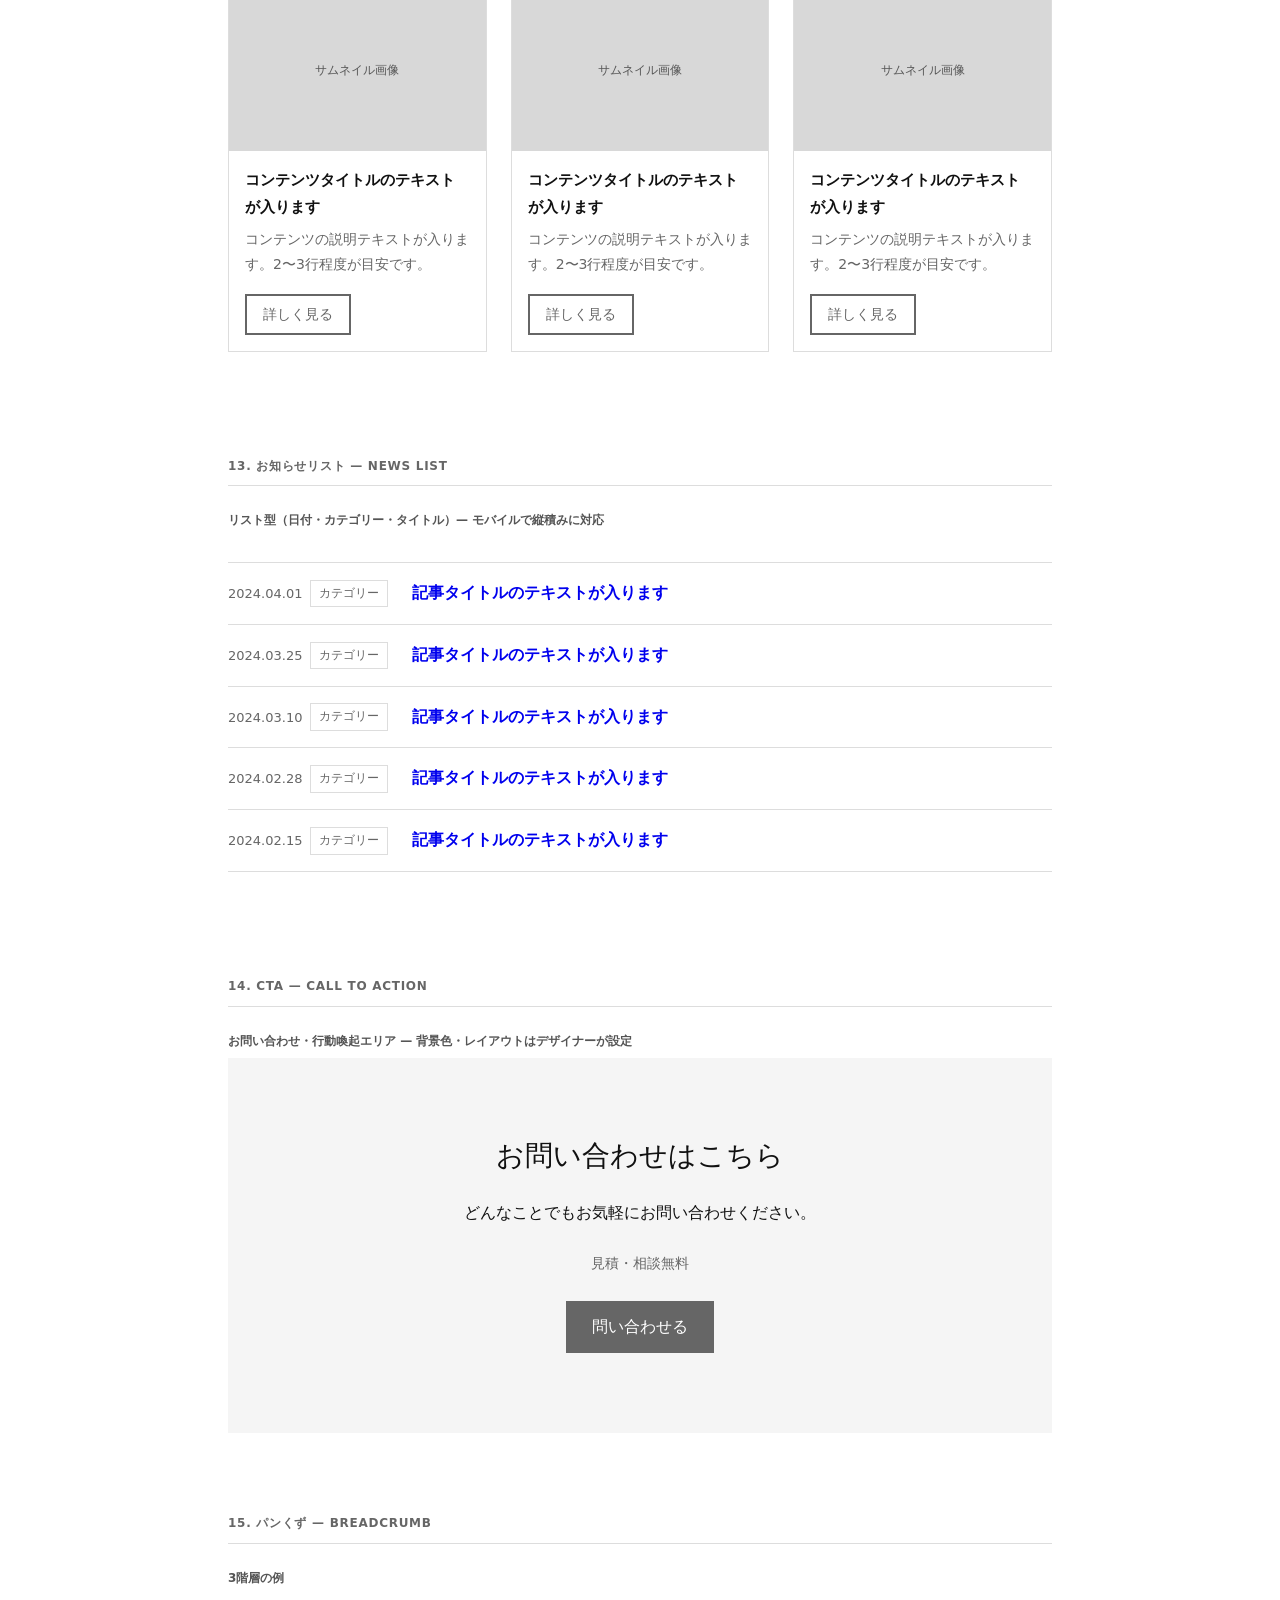
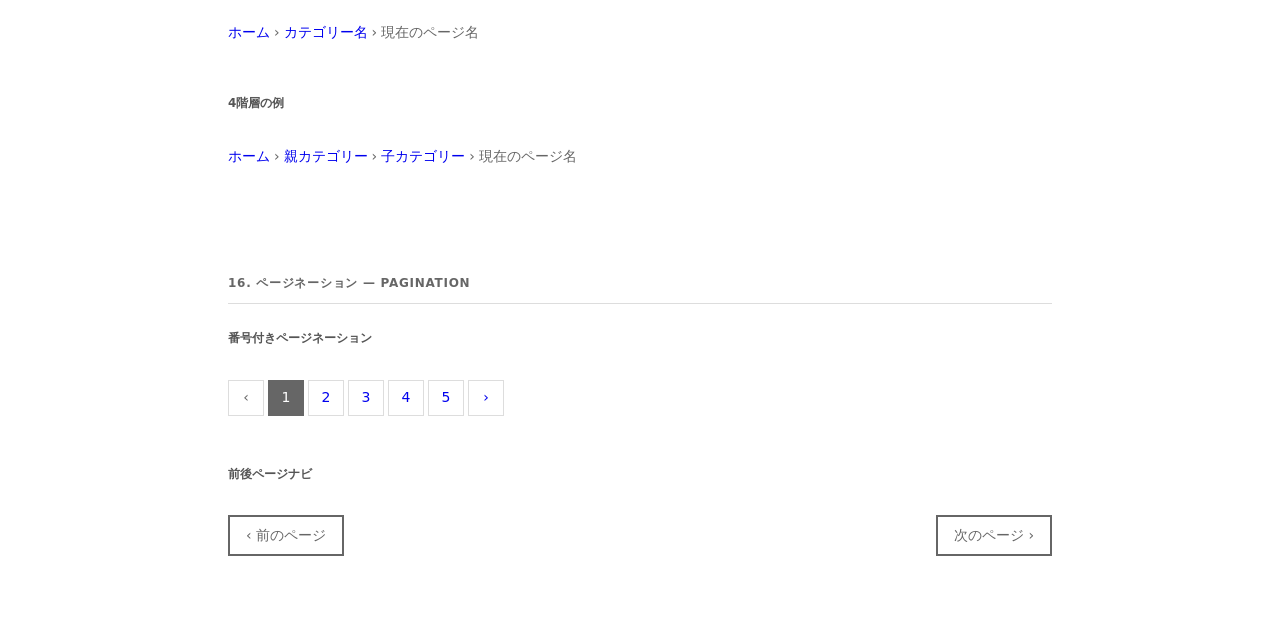
==== commit 3ac884ed: "PLAN.md削除・README修正・投稿詳細ページサンプル追加 - PLAN.md を削除（不要のため） - README のファイル構成から PLAN.md を削除、post-detail.htm" ====
--- a/index.html
+++ b/index.html
@@ -12,6 +12,11 @@
   <h1>ウェブサイト ワイヤーフレーム</h1>
   <p>コンポーネントテンプレート — WordPress コアブロック準拠 / デザイン発注用</p>
 </header>
+
+<nav class="t-page-nav" aria-label="ページ一覧">
+  <a href="index.html" aria-current="page">コンポーネント一覧</a>
+  <a href="post-detail.html">投稿詳細ページサンプル</a>
+</nav>
 
 <nav class="t-nav" aria-label="目次">
   <ol>
--- a/style.css
+++ b/style.css
@@ -66,6 +66,22 @@
 .t-header h1 { font-size: 1rem; font-weight: 700; }
 .t-header p  { font-size: .8125rem; color: #888; }
 
+.t-page-nav {
+  background: #111;
+  padding: .375rem var(--sp-lg);
+  display: flex;
+  gap: var(--sp-md);
+}
+.t-page-nav a {
+  font-size: .8125rem;
+  color: #aaa;
+  text-decoration: none;
+  padding: .2rem .5rem;
+  border-radius: 3px;
+}
+.t-page-nav a:hover { color: #fff; }
+.t-page-nav a[aria-current="page"] { color: #fff; font-weight: 700; }
+
 .t-nav {
   background: #fff;
   border-bottom: 1px solid #ddd;
